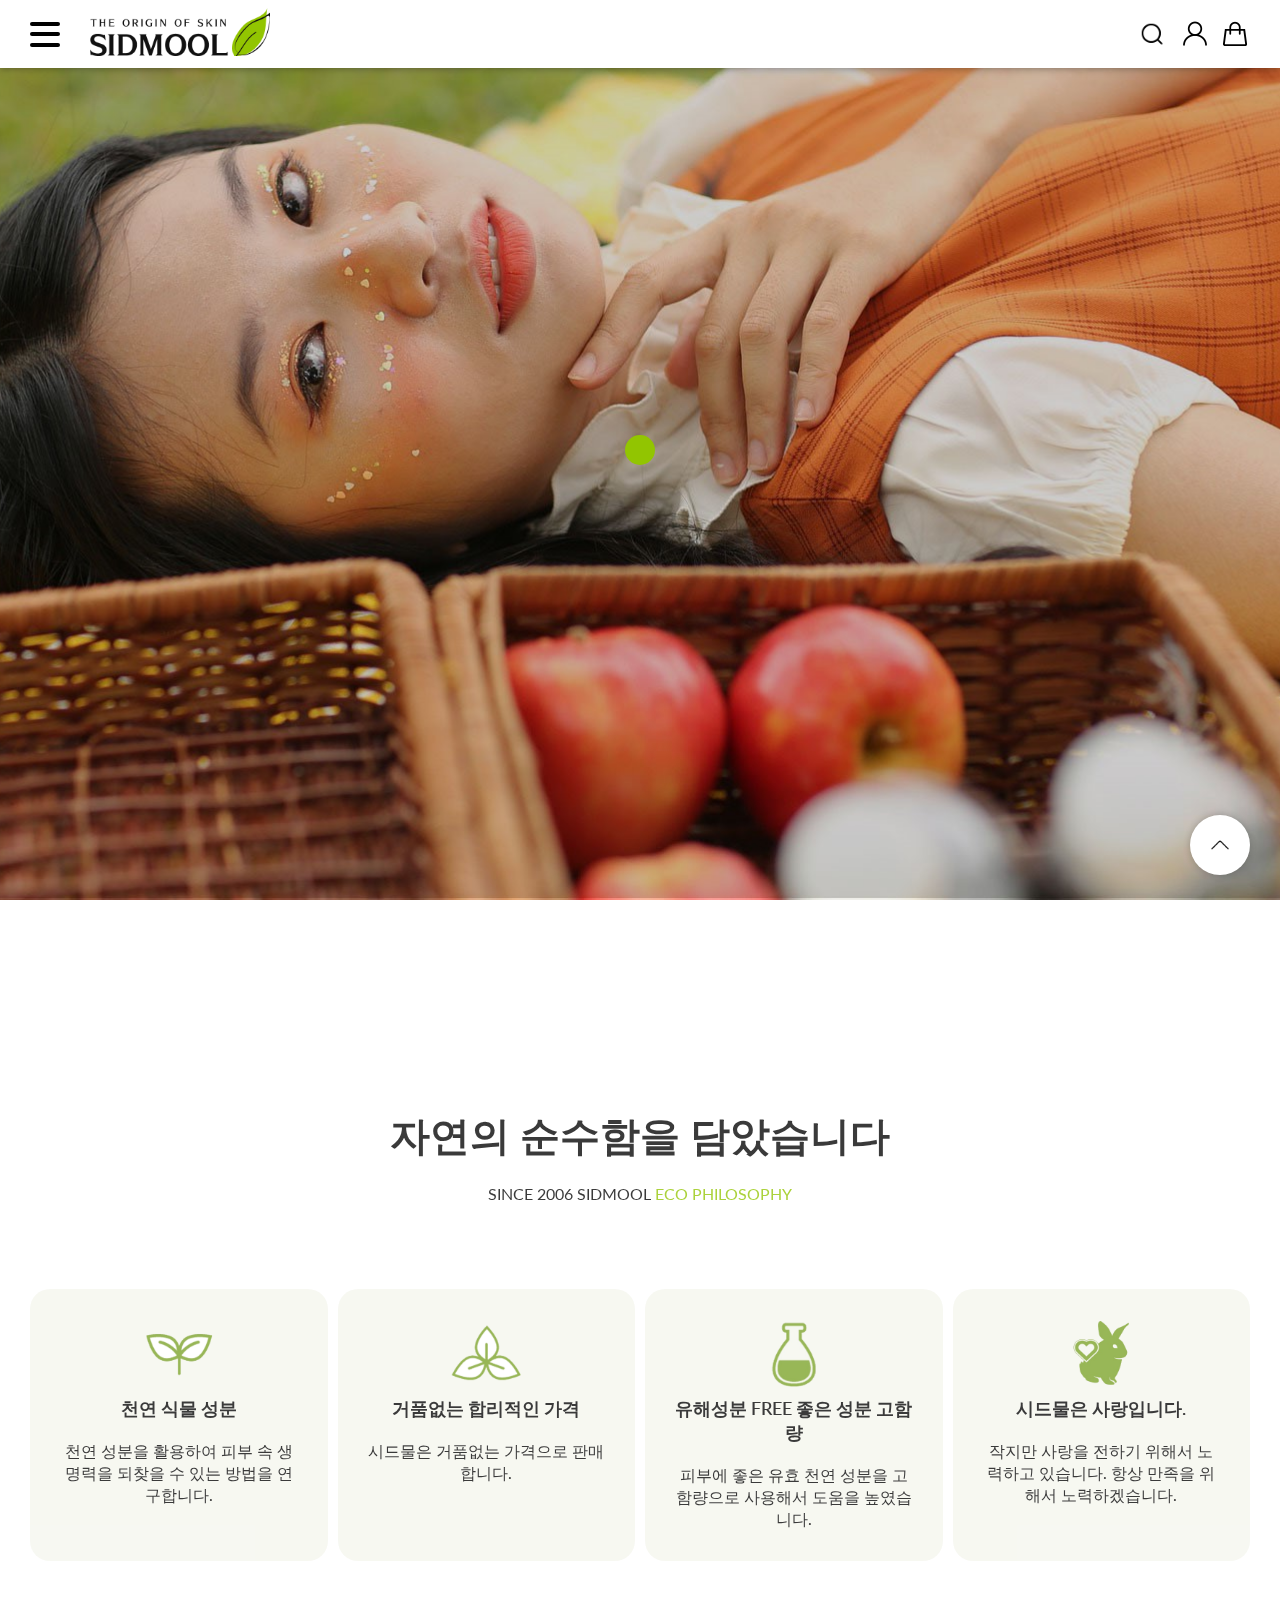
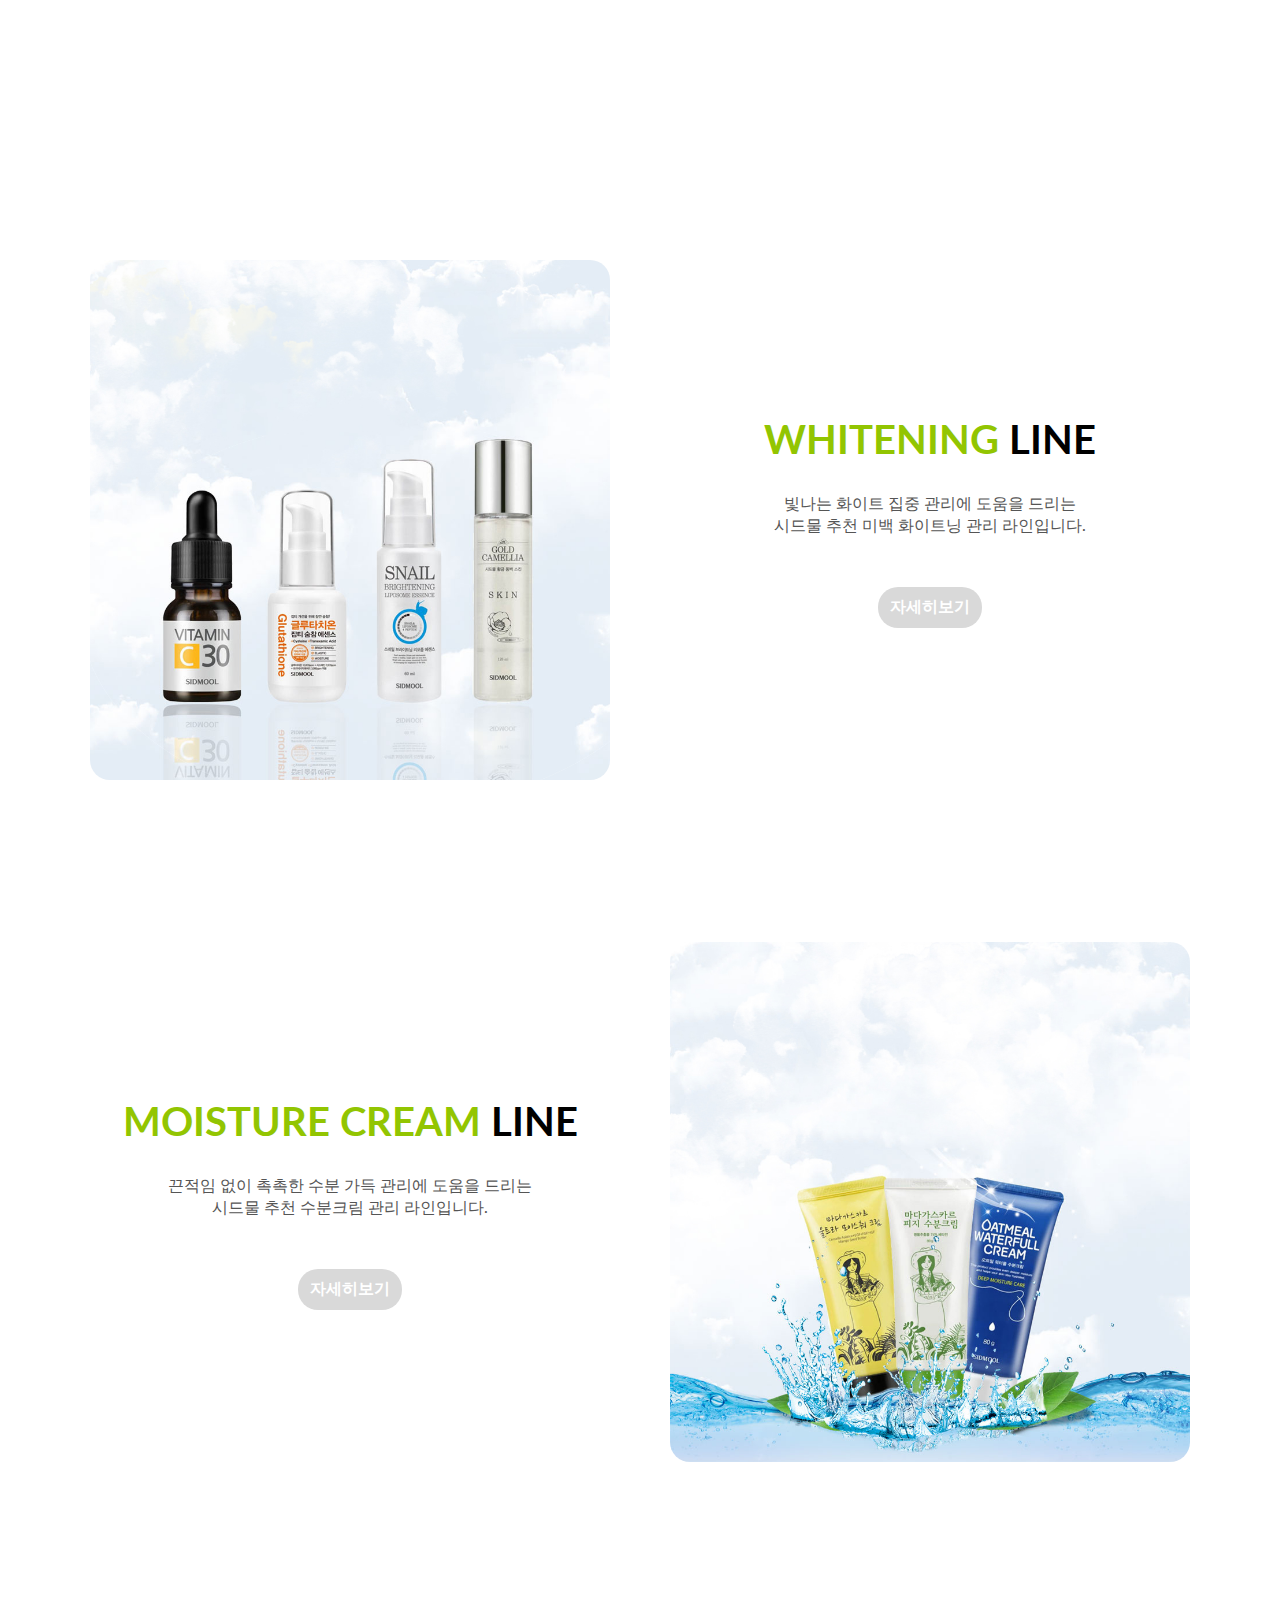
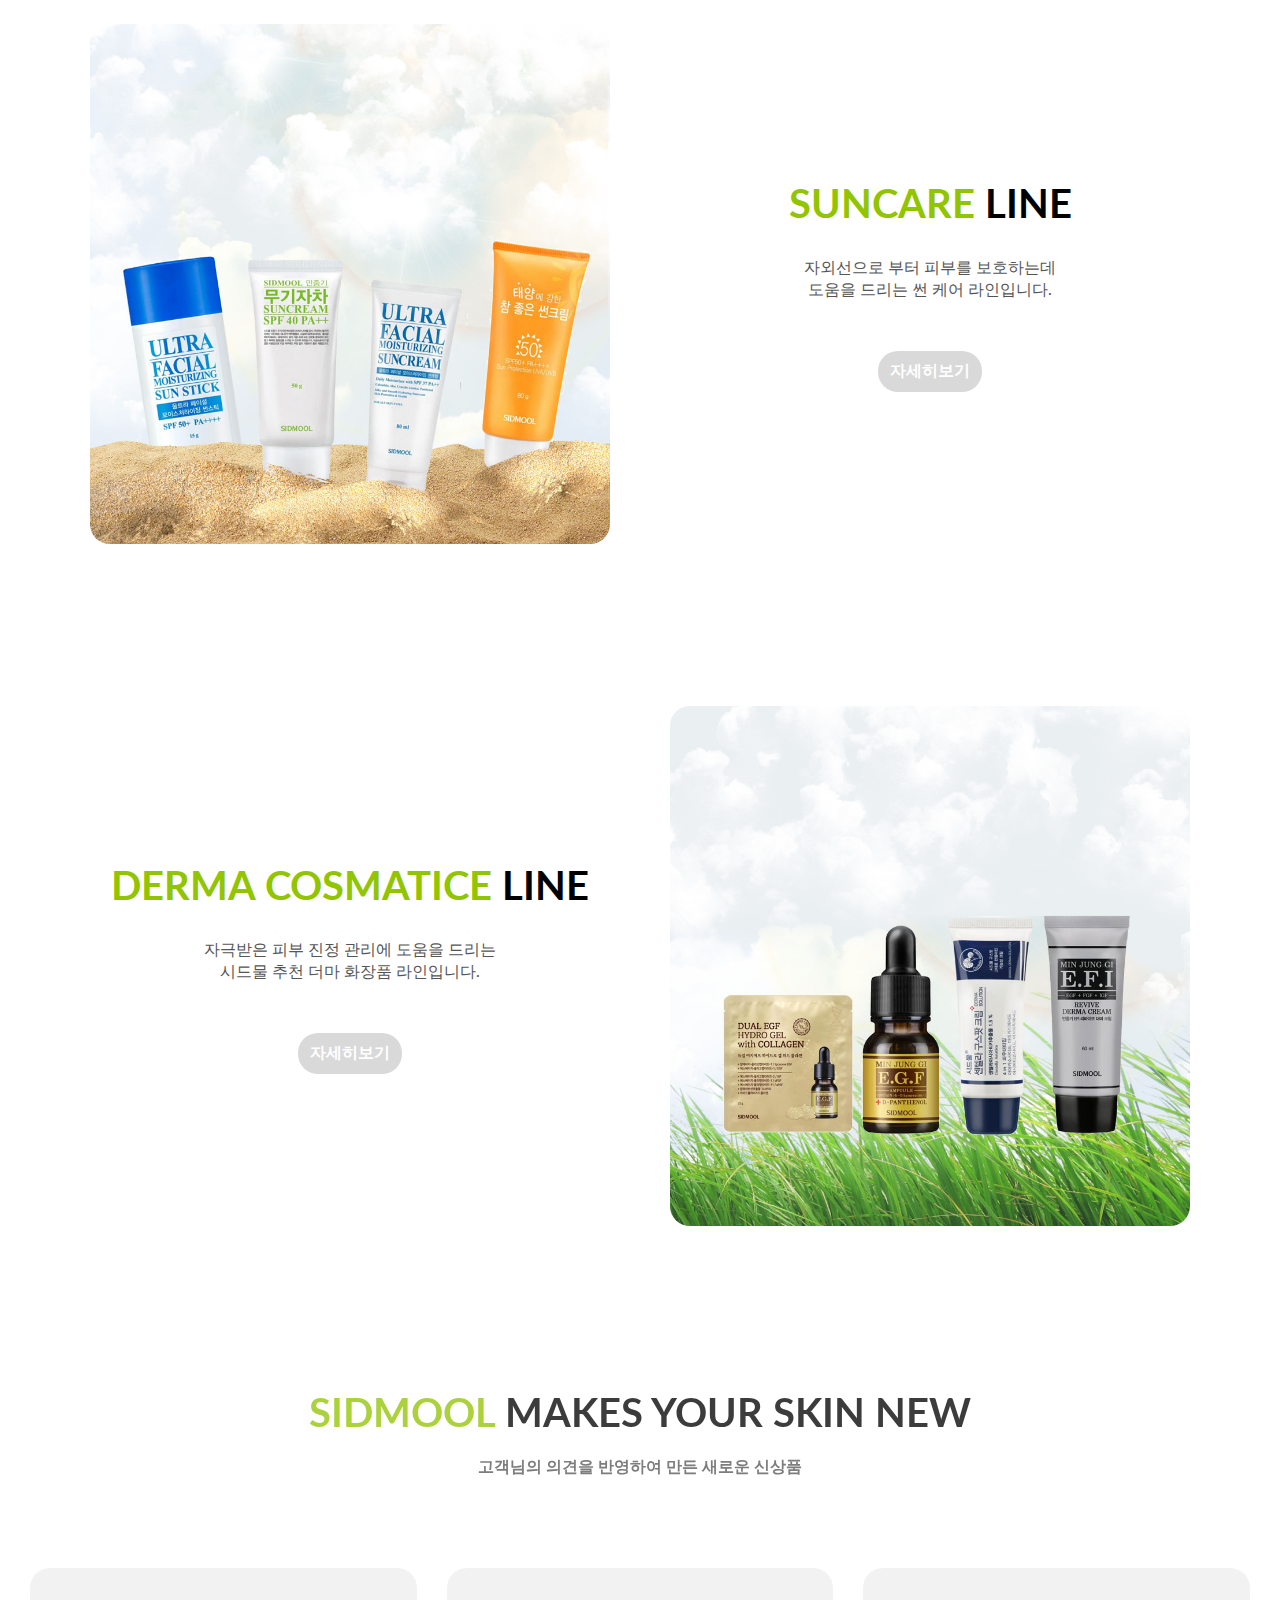
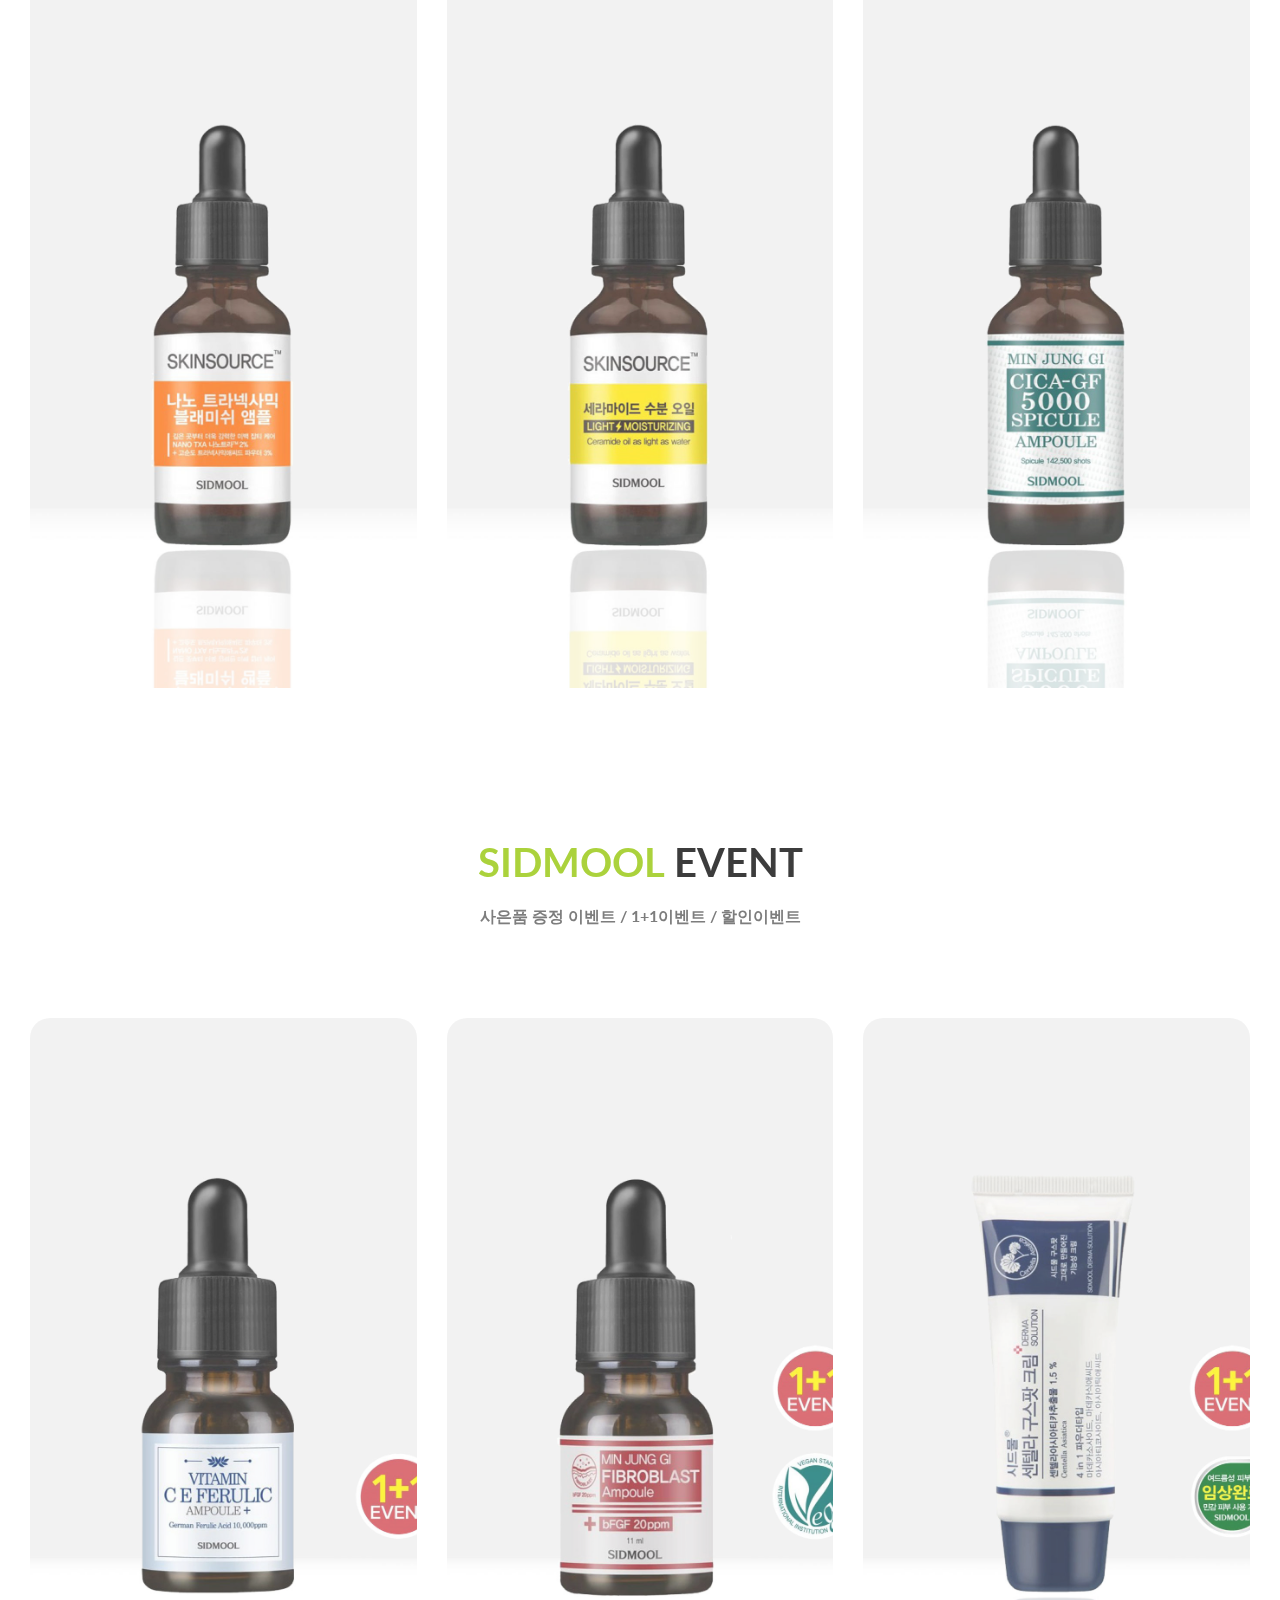
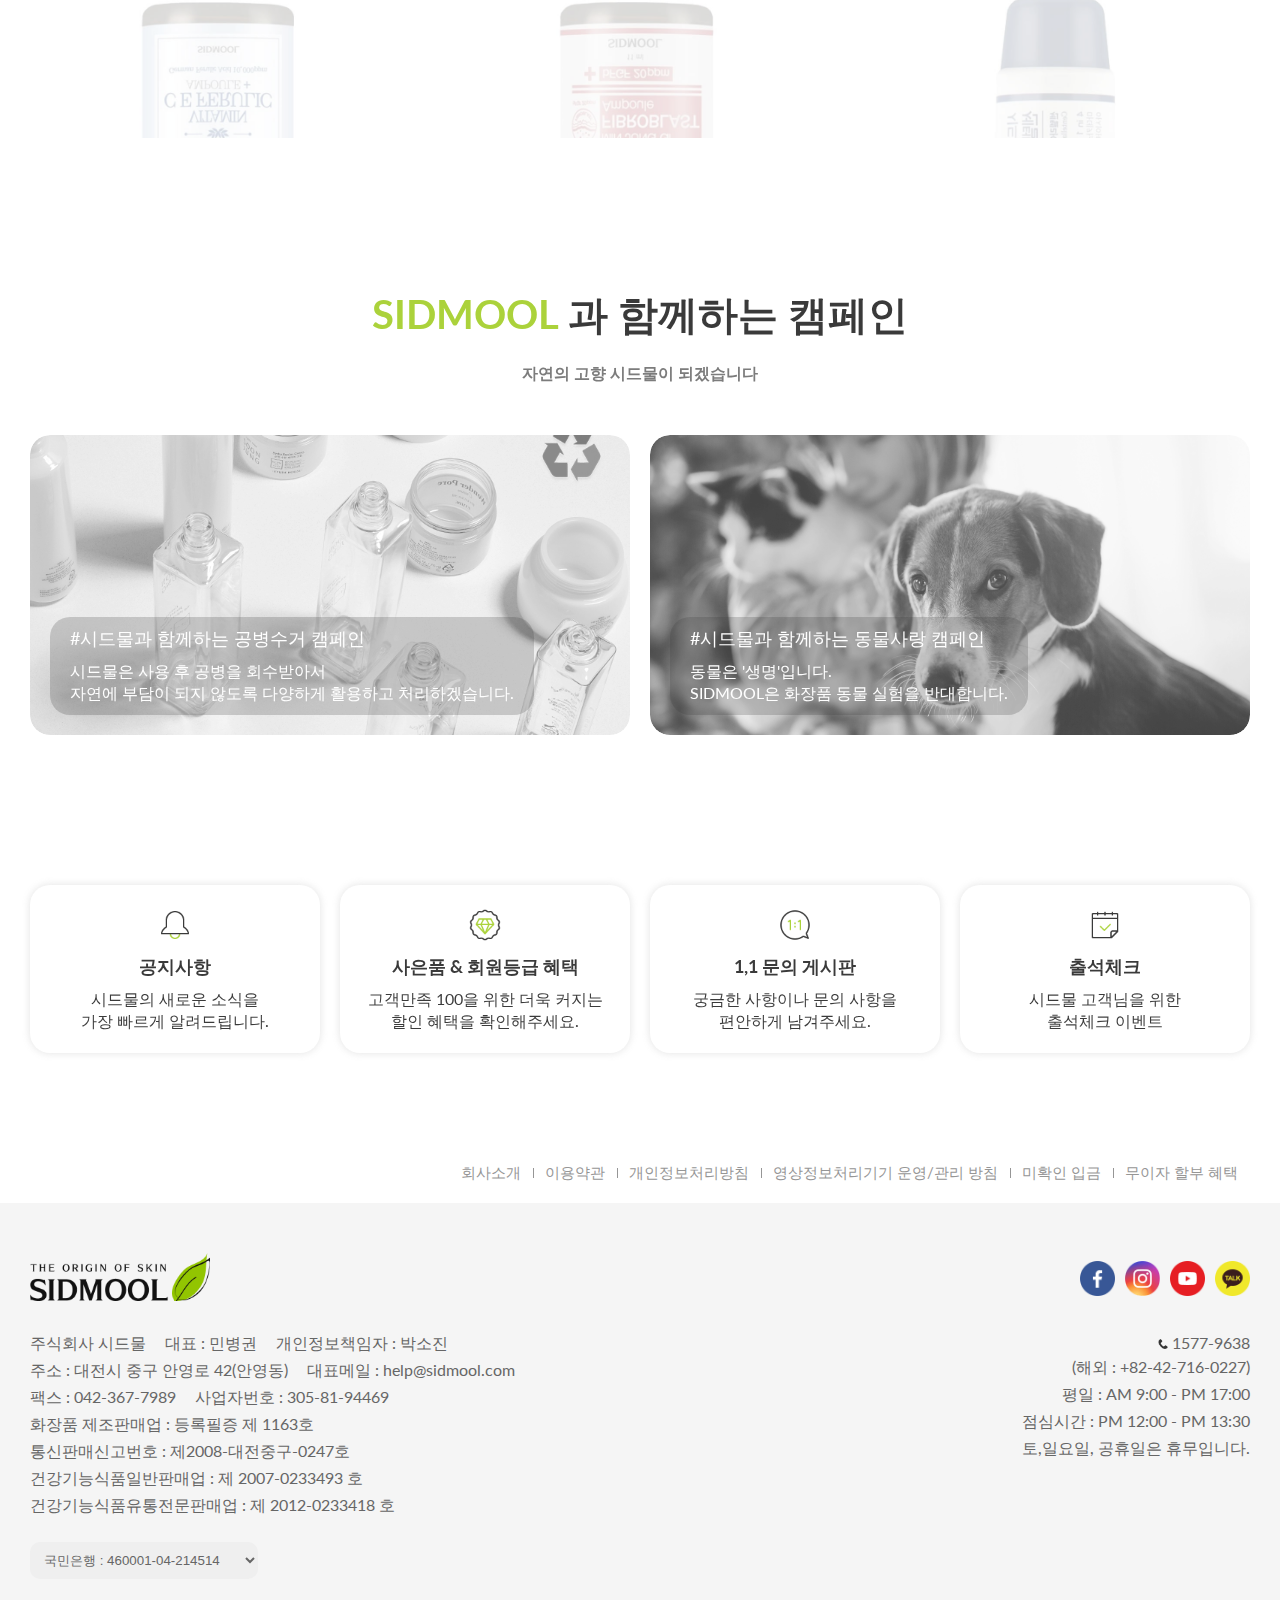
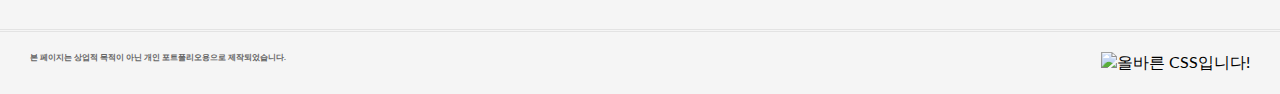
==== index.html @ e5400457 "sdfdsf" ====
<!DOCTYPE html>
<html lang="ko">
    <meta charset="UTF-8">
    <meta name="viewport" content="width=device-width, initial-scale=1.0">
     <!-- favicon -->
     <link rel="icon" href="/favicon.png" type="image/x-icon">
    <!-- css -->
    <!-- swiper -->
    <link
    rel="stylesheet"
    href="https://cdn.jsdelivr.net/npm/swiper@11/swiper-bundle.min.css"
    >
    <link rel="stylesheet" href="./css/index.min.css">
    <!-- font -->
    <link
    href="https://fonts.googleapis.com/css2?family=Lato:ital,wght@0,100;0,300;0,400;0,700;0,900;1,100;1,300;1,400;1,700;1,900&display=swap"
    rel="stylesheet"
    >
    <title>Sidmool</title>
</head>
<body>
    <!-- mouse -->
    <div class="mouse">
    </div>

     <!-- header -->
     <header id="header">
        <!-- nav -->
        <nav>
            <div>
                <button type="button" class="menu-open">
                    <span></span>
                    <span></span>
                    <span></span>
                </button> 
                 
                <!-- logo -->
                <h1>
                    <a href="/index.html">
                        <img src="./img/logo.png" alt="logo">
                    </a>
                </h1>
            </div>

            <!--  -->
            <ul>
                <li class="search-open">
                    <a href="#none">
                        <img src="./img/search-icon.png" alt="searchIcon">
                    </a>
                </li>
                <li>
                    <a href="/login.html">
                        <img src="./img/header-icon-user.png" alt="userIcon">
                    </a>
                </li>
                <li>
                    <a href="/cart.html">
                        <img src="./img/header-icon-cart.png" alt="cartIcon">
                    </a>
                </li>
            </ul>
        </nav>

        <div class="search-form">
            <form action="#none">
                <fieldset>
                    <legend>search</legend>
                    <input type="search" class="search-btn" required >
                </fieldset>
            </form>
        </div>
        

        <div class="menu">
            <div class="menu-inner">
                <!--  -->
                <ul class="menu-list">
                    <li>
                        <a href="#none">
                            기능/고민별
                        </a>
                    </li>
                    <li>
                        <a href="#none">
                           성분별
                        </a>
                    </li>
                    <li>
                        <a href="#none">
                            신제품
                        </a>
                    </li>
                    <li>
                        <a href="#none">
                            이벤트
                        </a>
                    </li>
                    <li>
                        <a href="#none">
                            시드물소개
                        </a>
                    </li>
                    <li>
                        <a href="#none">
                            고객센터
                        </a>
                    </li>
                </ul>
            </div>
        </div>
    </header>

    <!-- main -->
    <main id="main">
        <div class="main-bg">
            <img src="./img/main-img.jpg" alt="main-bg">
            <img src="./img/section3-left-img.jpg" alt="main-bg">
        </div>
    </main>
    
    <!-- section -->
    <section class="introduce">
        <div class="introduce-text">
            <h2>자연의 순수함을 담았습니다</h2>
            <p>since 2006 sidmool <em>eco philosophy</em></p>
        </div>

        <div class="introduce-main">
            <dl>
                <dt>
                    <img src="./img/section_introduce-1.png" alt="icon">
                </dt>
                <dd class="introduce-subheading">
                    천연 식물 성분
                </dd>
                <dd>
                    천연 성분을 활용하여 피부 속 생명력을
                    되찾을 수 있는 방법을 연구합니다.
                </dd>
            </dl>
    
            <dl>
                <dt>
                    <img src="./img/section_introduce-2.png" alt="icon">
                </dt>

                <dd class="introduce-subheading">
                    거품없는 합리적인 가격
                </dd>

                <dd>
                    시드물은 거품없는 가격으로 판매합니다.
                </dd>
            </dl>
    
            <dl>
                <dt>
                    <img src="./img/section_introduce-3.png" alt="icon">
                </dt>

                <dd class="introduce-subheading">
                    유해성분 FREE 좋은 성분 고함량
                </dd>
                
                <dd>피부에 좋은 유효 천연 성분을
                    고함량으로 사용해서 도움을 높였습니다.
                </dd>
            </dl>
    
            <dl>
                <dt>
                    <img src="./img/section_introduce-4.png" alt="icon">
                </dt>

                <dd class="introduce-subheading">
                    시드물은 사랑입니다.
                </dd>

                <dd>작지만 사랑을 전하기 위해서 노력하고
                    있습니다. 항상 만족을 위해서 노력하겠습니다.
                </dd>
            </dl>
        </div>
    </section>

    <!-- advertise -->
    <section class="advertise">
        <div class="advertise-inner">
            <ul class="advertise-list">
                <li>
                    <a href="#none" class="advertise-img">
                        <img src="./img/section3-1-img.jpg" alt="img">
                    </a>

                    <div>
                        <h2>
                            <em>Whitening</em> Line
                        </h2>

                        <p>
                            빛나는 화이트 집중 관리에 도움을 드리는 <br>
                            시드물 추천 미백 화이트닝 관리 라인입니다.
                        </p>

                        <button type="button">자세히보기</button>
                    </div>
                </li>
                <li>
                    <a href="#none" class="advertise-img">
                        <img src="./img/section3-2-img.jpg" alt="img">
                    </a>

                    <div>
                        <h2>
                            <em>Moisture cream</em> Line
                        </h2>

                        <p>
                            끈적임 없이 촉촉한 수분 가득 관리에
                            도움을 드리는 <br> 시드물 추천 수분크림 관리 라인입니다.
                        </p>

                        <button type="button">자세히보기</button>
                    </div>
                </li>
                <li>
                    <a href="#none" class="advertise-img">
                        <img src="./img/section3-3-img.jpg" alt="img">
                    </a>

                    <div>
                        <h2>
                            <em>Suncare</em> Line
                        </h2>

                        <p>
                            자외선으로 부터 피부를 보호하는데 <br>
                            도움을 드리는 썬 케어 라인입니다.
                        </p>

                        <button type="button">자세히보기</button>
                    </div>
                </li>
                <li>
                    <a href="#none" class="advertise-img"> 
                        <img src="./img/section3-4-img.jpg" alt="img">
                    </a>

                    <div>
                        <h2>
                            <em>Derma cosmatice</em> Line
                        </h2>
                        <p>
                            자극받은 피부 진정 관리에 도움을 드리는 <br>
                            시드물 추천 더마 화장품 라인입니다.
                        </p>

                        <button type="button">자세히보기</button>
                    </div>
                </li>
            </ul>
           
        </div>
    </section>

    <!-- recommend -->
    <section class="recommend">
        <div class="recommend-inner">
            <h2>
                <em>sidmool</em> makes
                your skin new

                <span>고객님의 의견을 반영하여 만든 새로운 신상품</span>
            </h2>

            <div class="recommend-slide">
                <div class="swiper-container swiper1">
                    <div class="swiper-wrapper">
                      <div class="swiper-slide">
                        <div>
                                <dl>
                                    <dt>
                                      스킨소스 나노 트라넥사믹 블래미쉬 앰플 30ml
                                    </dt>
                                    <dd>
                                        흡수에 집중한 나노 트라넥사믹
                                    </dd>
                                    <dd>
                                        <b>65&#37;</b><em>28,000원</em>
                                        9,800원
                                    </dd>
                                </dl>

                                <ul>
                                    <li>
                                        <button type="button">
                                            <img src="./img/icon-cart.png" alt="icon">
                                        </button>
                                    </li>
                                    <li>
                                        <button type="button">
                                            <img src="./img/icon-wish.png" alt="icon">
                                        </button>
                                    </li>
                                </ul>
                            </div>
                        <img src="./img/section2-1-img.jpg" alt="">
                      </div>
                      <div class="swiper-slide">
                        <div>
                            <dl>
                                <dt>
                                    스킨소스 세라마이드 수분 오일 30ml
                                </dt>
                                <dd>
                                    장벽구원 + 수분충만
                                </dd>
                                <dd>
                                    <b>65&#37;</b><em>28,600원</em>
                                    10,000원
                                </dd>
                            </dl>

                            <ul>
                                <li>
                                    <button type="button">
                                        <img src="./img/icon-cart.png" alt="icon">
                                    </button>
                                </li>
                                <li>
                                    <button type="button">
                                        <img src="./img/icon-wish.png" alt="icon">
                                    </button>
                                </li>
                            </ul>
                        </div>
                        <img src="./img/section2-2-img.jpg" alt="">
                      </div>
                      <div class="swiper-slide">
                            <div>
                                <dl>
                                    <dt>
                                        민중기 시카지에프 스피큘 앰플 30ml
                                    </dt>
    
                                    <dd>
                                        바르는 MTS! 스피큘 300샷 마니 앰플&#33;
                                    </dd>
                                    <dd>
                                        <b>51&#37;</b><em>58,600원</em>
                                        28,600원
                                    </dd>
                                </dl>
                                <ul>
                                    <li>
                                        <button type="button">
                                            <img src="./img/icon-cart.png" alt="icon">
                                        </button>
                                    </li>
                                    <li>
                                        <button type="button">
                                            <img src="./img/icon-wish.png" alt="icon">
                                        </button>
                                    </li>
                                </ul>
                            </div>
                        <img src="./img/section2-3-img.jpg" alt="">
                      </div>
                      <div class="swiper-slide">
                        <div>
                            <dl>
                                <dt>
                                    스킨소스 5나노 히알루론산 앰플 12ml
                                </dt>

                                <dd>
                                    5나노 히알루론산 초미세 흡수력&#33;
                                </dd>
                                <dd>
                                    32,000원
                                </dd>
                            </dl>
                            <ul>
                                <li>
                                    <button type="button">
                                        <img src="./img/icon-cart.png" alt="icon">
                                    </button>
                                </li>
                                <li>
                                    <button type="button">
                                        <img src="./img/icon-wish.png" alt="icon">
                                    </button>
                                </li>
                            </ul>
                            </div>
                        <img src="./img/section2-4-img.jpg" alt="">
                      </div>
                      <div class="swiper-slide">
                        <div>
                            <dl>
                                <dt>
                                  리얼순 프로폴리스 시카 앰플 30ml
                                </dt>

                                <dd>
                                    프로폴리스,시카,판테놀의 시너지
                                </dd>
                                <dd>
                                    <b>23&#37;</b><em>21,800원</em>
                                    16,800원
                                </dd>
                            </dl>
                            <ul>
                                <li>
                                    <button type="button">
                                        <img src="./img/icon-cart.png" alt="icon">
                                    </button>
                                </li>
                                <li>
                                    <button type="button">
                                        <img src="./img/icon-wish.png" alt="icon">
                                    </button>
                                </li>
                            </ul>
                        </div>
                        <img src="./img/section2-5-img.jpg" alt="">
                    </div>
                    <div class="swiper-slide">
                        <div>
                            <dl>
                                <dt>
                                    라하 요철 제로 에센스 30ml
                                </dt>
                                <dd>
                                    라하+율무+판테놀 조합
                                </dd>
                                <dd>
                                    <b>71&#37;</b><em>26,800원</em>
                                    7,800원
                                </dd>
                            </dl>
                            <ul>
                                <li>
                                    <button type="button">
                                        <img src="./img/icon-cart.png" alt="icon">
                                    </button>
                                </li>
                                <li>
                                    <button type="button">
                                        <img src="./img/icon-wish.png" alt="icon">
                                    </button>
                                </li>
                            </ul>
                        </div>
                        <img src="./img/section2-6-img.jpg" alt="img">
                    </div>
                <div class="swiper-slide">
                    <div>
                        <dl>
                            <dt>
                                피토 피디알엔 리페어 크림 60ml
                            </dt>
                            <dd>
                                식물유래 PDRN &#33;
                            </dd>
                            <dd>
                                18,600원
                            </dd>
                        </dl>
                        <ul>
                            <li>
                                <button type="button">
                                    <img src="./img/icon-cart.png" alt="icon">
                                </button>
                            </li>
                            <li>
                                <button type="button">
                                    <img src="./img/icon-wish.png" alt="icon">
                                </button>
                            </li>
                        </ul>
                    </div>
                    <img src="./img/section2-7-img.jpg" alt="">
                </div>
                <div class="swiper-slide">
                    <div>
                        <dl>
                            <dt>
                                울트라 페이셜 판테놀 시카 베리어 크림 77ml
                            </dt>
                            <dd>
                                끝없는 당김&#33; 속건성 종결&#33;
                            </dd>
                            <dd>
                                <b>39&#37;</b><em>21,800원</em>
                                12,800원
                            </dd>
                        </dl>
                        <ul>
                            <li>
                                <button type="button">
                                    <img src="./img/icon-cart.png" alt="icon">
                                </button>
                            </li>
                            <li>
                                <button type="button">
                                    <img src="./img/icon-wish.png" alt="icon">
                                </button>
                            </li>
                        </ul>
                    </div>
                    <img src="./img/section2-8-img.jpg" alt="">
                </div>
                    </div>
                </div>
            </div>
        </div>
    </section>

    <!-- event -->
    <section class="event">
        <div class="event-inner">
            <h2>
               <em>sidmool</em> event
               <span>사은품 증정 이벤트 / 1+1이벤트 / 할인이벤트</span>
            </h2>

            <div class="event-slide">
                <div class="swiper-container swiper2"  dir="rtl">
                    <div class="swiper-wrapper">
                        <div class="swiper-slide">
                            <div>
                                <dl>
                                    <dt>
                                        시드물 센텔라 구스팟 크림 30ml
                                    </dt>
                                    <dd>
                                       병풀 핵심성분 1.5&#37; 입소문난 바로 그 제품
                                    </dd>
                                    <dd>
                                        <b>26&#37;</b><em>22,000원</em>
                                        16,800원
                                    </dd>
                                </dl>

                                <ul>
                                    <li>
                                        <button type="button">
                                            <img src="./img/icon-cart.png" alt="icon">
                                        </button>
                                    </li>
                                    <li>
                                        <button type="button">
                                            <img src="./img/icon-wish.png" alt="icon">
                                        </button>
                                    </li>
                                </ul>
                            </div>
                            <img src="./img/section-event-img-1.jpg" alt="img">
                        </div>
                        <div class="swiper-slide">
                            <div>
                                <dl>
                                    <dt>
                                        민중기 피브로블라스트 앰플
                                    </dt>
                                    <dd>
                                        바이오 기능성 화장품 rh-bFGF 20PPM
                                    </dd>
                                    <dd>
                                        69,800원
                                    </dd>
                                </dl>
                                <ul>
                                    <li>
                                        <button type="button">
                                            <img src="./img/icon-cart.png" alt="icon">
                                        </button>
                                    </li>
                                    <li>
                                        <button type="button">
                                            <img src="./img/icon-wish.png" alt="icon">
                                        </button>
                                    </li>
                                </ul>
                            </div>
                            <img src="./img/section-event-img-2.jpg" alt="img">
                        </div>
                        <div class="swiper-slide">
                            <div>
                                <dl>
                                    <dt>
                                        비타민CE 페룰릭 앰플 플러스
                                    </dt>
                                    <dd>
                                        비타민C,E 페룰릭의 조화
                                    </dd>
                                    <dd>
                                        28,400원
                                    </dd>
                                </dl>
                                <ul>
                                    <li>
                                        <button type="button">
                                            <img src="./img/icon-cart.png" alt="icon">
                                        </button>
                                    </li>
                                    <li>
                                        <button type="button">
                                            <img src="./img/icon-wish.png" alt="icon">
                                        </button>
                                    </li>
                                </ul>
                            </div>
                            <img src="./img/section-event-img-3.jpg" alt="img">
                        </div>
                        <div class="swiper-slide">
                            <div>
                                <dl>
                                    <dt>
                                        시드물 더마 인텐시브 엠디 크림 80g
                                    </dt>
                                    <dd>
                                        온 가족, 아기 모든 연련층 사용가능
                                    </dd>
                                    <dd>
                                        32,000원
                                    </dd>
                                </dl>
                                <ul>
                                    <li>
                                        <button type="button">
                                            <img src="./img/icon-cart.png" alt="icon">
                                        </button>
                                    </li>
                                    <li>
                                        <button type="button">
                                            <img src="./img/icon-wish.png" alt="icon">
                                        </button>
                                    </li>
                                </ul>
                            </div>
                            <img src="./img/section-event-img-4.jpg" alt="img">
                        </div>
                        <div class="swiper-slide">
                            <div>
                                <dl>
                                    <dt>
                                        수분가득 마스크시트 1+1 이벤트 진행중
                                    </dt>
                                    <dd>
                                        식물유래 소재 시트 1일1팩 수분공급
                                    </dd>
                                    <dd>
                                        1,260원
                                    </dd>
                                </dl>
                                <ul>
                                    <li>
                                        <button type="button">
                                            <img src="./img/icon-cart.png" alt="icon">
                                        </button>
                                    </li>
                                    <li>
                                        <button type="button">
                                            <img src="./img/icon-wish.png" alt="icon">
                                        </button>
                                    </li>
                                </ul>
                            </div>
                            <img src="./img/section-event-img-5.jpg" alt="img">
                        </div>
                        <div class="swiper-slide">
                            <div>
                                <dl>
                                    <dt>
                                        퓨어 비피다 95 앰플 33ml
                                    </dt>
                                    <dd>
                                        갈색병 핵심 성분 95 매끄럽게 빛나는 피부결
                                    </dd>
                                    <dd>
                                        24,600원
                                    </dd>
                                </dl>
                                <ul>
                                    <li>
                                        <button type="button">
                                            <img src="./img/icon-cart.png" alt="icon">
                                        </button>
                                    </li>
                                    <li>
                                        <button type="button">
                                            <img src="./img/icon-wish.png" alt="icon">
                                        </button>
                                    </li>
                                </ul>
                            </div>
                            <img src="./img/section-event-img-6.jpg" alt="img">
                        </div>
                        <div class="swiper-slide">
                            <div>
                                <dl>
                                    <dt>
                                        카렌듈라 더블 딥클렌징 오일 150ml
                                    </dt>
                                    <dd>
                                        순하지만 너무 잘 지워지는 카렌둘라 꽃오일
                                    </dd>
                                    <dd>
                                        19,800원
                                    </dd>
                                </dl>
                                <ul>
                                    <li>
                                        <button type="button">
                                            <img src="./img/icon-cart.png" alt="icon">
                                        </button>
                                    </li>
                                    <li>
                                        <button type="button">
                                            <img src="./img/icon-wish.png" alt="icon">
                                        </button>
                                    </li>
                                </ul>
                            </div>
                            <img src="./img/section-event-img-7.jpg" alt="img">
                        </div>
                        <div class="swiper-slide">
                            <div>
                                <dl>
                                    <dt>
                                        센텔라시카 힐스크림 35g
                                    </dt>
                                    <dd>
                                        고농축 파우더 원료로 다양한 부위를 깨끗하게
                                    </dd>
                                    <dd>
                                        <b>33&#37;</b><em>22,000원</em>
                                        14,800원
                                    </dd>
                                </dl>
                                <ul>
                                    <li>
                                        <button type="button">
                                            <img src="./img/icon-cart.png" alt="icon">
                                        </button>
                                    </li>
                                    <li>
                                        <button type="button">
                                            <img src="./img/icon-wish.png" alt="icon">
                                        </button>
                                    </li>
                                </ul>
                            </div>
                            <img src="./img/section-event-img-8.jpg" alt="img">
                        </div>
                        <div class="swiper-slide">
                            <div>
                                <dl>
                                    <dt>
                                        에이지 18세럼 50ml
                                    </dt>
                                    <dd>
                                        18살 피부로 컴백&#33; 따갑지만 확실한 항산화
                                    </dd>
                                    <dd>
                                        19,600원
                                    </dd>
                                </dl>
                                <ul>
                                    <li>
                                        <button type="button">
                                            <img src="./img/icon-cart.png" alt="icon">
                                        </button>
                                    </li>
                                    <li>
                                        <button type="button">
                                            <img src="./img/icon-wish.png" alt="icon">
                                        </button>
                                    </li>
                                </ul>
                            </div>
                            <img src="./img/section-event-img-9.jpg" alt="img">
                        </div>
                    </div>
                </div>
            </div>
        </div>
    </section>

    <section class="Campaign">
        <div class="Campaign-inner">
            <h2>
                <em>sidmool</em>
                과 함께하는 캠페인
            
                <span>자연의 고향 시드물이 되겠습니다</span>
            </h2>

            <div class="Campaign-img">
                <figure>
                        <img src="./img/section-Campaign-img1.jpg" alt="Campaign">
                        <figcaption>
                            <dl>
                                <dt>
                                    &#35;시드물과 함께하는 공병수거 캠페인
                                </dt>
                                <dd>
                                    시드물은 사용 후 공병을 회수받아서 <br> 자연에
                                    부담이 되지 않도록 다양하게 활용하고 처리하겠습니다.
                                </dd>
                            </dl>
                        </figcaption>
                </figure>

                <figure>
                        <img src="./img/section-Campaign-img2.jpg" alt="Campaign">

                        <figcaption>
                            <dl>
                                <dt>
                                    &#35;시드물과 함께하는 동물사랑 캠페인
                                </dt>
                                <dd>
                                    동물은 &apos;생명&apos;입니다.<br>
                                    sidmool은 화장품 동물 실험을 반대합니다.
                                </dd>
                            </dl>
                        </figcaption>
                </figure>
            </div>
        </div>
    </section>

    <section class="custom">
        <ul>
            <li>
                <a href="#none">
                    <img src="./img/section-custom-img1.png" alt="icon-img">

                    <div>
                        <h3>
                            공지사항
                        </h3>
                        <p>
                            시드물의 새로운 소식을 <br>
                            가장 빠르게 알려드립니다.
                        </p>
                    </div>
                </a>
            </li>
            <li>
                <a href="#none">
                    <img src="./img/section-custom-img2.png" alt="icon-img">
                    <div>
                        <h3>
                        사은품 &amp; 회원등급 혜택
                        </h3>
                        <p>
                            고객만족 100을 위한 더욱 커지는 <br>
                            할인 혜택을 확인해주세요.
                        </p>
                    </div>
                </a>
            </li>
            <li>
                <a href="#none">
                    <img src="./img/section-custom-img3.png" alt="icon-img">
                    <div>
                        <h3>
                            1&comma;1 문의 게시판
                        </h3>
                        <p>
                            궁금한 사항이나 문의 사항을 <br>
                            편안하게 남겨주세요.
                        </p>
                    </div>
                </a>
            </li>
            <li>
                <a href="#none">
                    <img src="./img/section-custom-img4.png" alt="icon-img">
                    <div>
                        <h3>
                            출석체크
                        </h3>
                        <p>
                            시드물 고객님을 위한<br>
                            출석체크 이벤트
                        </p>
                    </div>
                </a>
            </li>
        </ul>
    </section>

    <!-- footer -->
    <footer id="footer">
        <div class="footer-inner">
                <ul>
                    <li>
                        <a href="#none">회사소개</a>
                    </li>
                    <li>
                        <a href="#none">이용약관</a>
                    </li>
                    <li>
                        <a href="#none">개인정보처리방침</a>
                    </li>
                    <li>
                        <a href="#none">영상정보처리기기 운영/관리 방침</a>
                    </li>
                    <li>
                        <a href="#none">미확인 입금</a>
                    </li>
                    <li>
                        <a href="#none">무이자 할부 혜택</a>
                    </li>
                </ul>

            <div class="footer-bottom">
                <div class="footer-logo">
                    <span>
                        <img src="./img/logo.png" alt="logo">
                        <img src="./img/logo-textonly.png" alt="logo">
                    </span>

                    <ul class="footer-sns">
                        <li>
                            <a href="#none">
                                <img src="./img/ft-sns-01.png" alt="sns-icon">
                            </a>
                        </li>
                        <li>
                             <a href="#none">
                                <img src="./img/ft-sns-02.png" alt="sns-icon">
                             </a>
                        </li>   
                        <li>
                            <a href="#none">
                                <img src="./img/ft-sns-03.png" alt="sns-icon">
                            </a>
                        </li> 
                        <li>
                            <a href="#none">
                                <img src="./img/ft-sns-04.png" alt="sns-icon">
                            </a>
                        </li> 
                    </ul>
                </div>

                <div class="footer-info">
                    <div class="footer-info-left">
                        <dl>
                            <dt>company info</dt>

                            <dd>주식회사 시드물</dd>
                            <dd>대표 &colon; 민병권</dd>
                            <dd>개인정보책임자 &colon; 박소진</dd>
                            <dd>주소 &colon; 대전시 중구 안영로 42(안영동)</dd>
                            <dd>대표메일 &colon; help@sidmool.com</dd>
                            <dd>팩스 &colon; 042-367-7989</dd>
                            <dd>사업자번호 &colon; 305-81-94469</dd>
                            <dd>화장품 제조판매업 &colon; 등록필증 제 1163호</dd>
                            <dd>통신판매신고번호 &colon; 제2008-대전중구-0247호</dd>
                            <dd>건강기능식품일반판매업 &colon; 제 2007-0233493 호</dd>
                            <dd>건강기능식품유통전문판매업 &colon; 제 2012-0233418 호</dd>
                        </dl>

                        <div class="footer-info-familysite">
                            <select name="sitelist">
                                <option value="#">국민은행 &colon; 460001-04-214514</option>
                                <option value="#">농협은행 &colon; 355-0002-8749-13</option>
                                <option value="#">하나은행 &colon; 643-910004-62604</option>
                                <option value="#">신한은행 &colon; 100-027-169517</option>
                                <option value="#">우리은행 &colon; 1005-902-241888</option>
                                <option value="#">우체국은행 &colon; 310037-01-011233</option>
                                <option value="#">기업은행 &colon; 143-122078-01-015</option>
                                <option value="#">부산은행 &colon; 101-2047-1354-09</option>
                            </select>
                        </div>

                    </div>

                    <div class="footer-info-right">
                        <dl>
                            <dt>cs center</dt>
                            <dd>
                                <img src="./img/ft-icon-call.png" alt="icon">
                                1577-9638
                            </dd>
                            <dd>&lpar;해외 &colon; +82-42-716-0227&rpar;</dd>
                            <dd>평일 &colon; AM 9&colon;00 - PM 17&colon;00</dd>
                            <dd>점심시간 &colon; PM 12&colon;00 - PM 13&colon;30</dd>
                            <dd>토&comma;일요일&comma; 공휴일은 휴무입니다.</dd>
                        </dl>

                    </div>
                </div>
            </div>
        </div>
    </footer>

    <div class="w3c">
        <h5>
            본 페이지는 상업적 목적이 아닌 <br>
            개인 포트폴리오용으로 제작되었습니다.
        </h5>

        <p>
            <a href="https://jigsaw.w3.org/css-validator/check/referer">
                <img style="border:0;width:88px;height:31px"
                    src="https://jigsaw.w3.org/css-validator/images/vcss-blue"
                    alt="올바른 CSS입니다!" />
            </a>
        </p>
    </div>

    <aside class="quick">
        <div>
            <a href="#none">
                <img src="./img/aside-icon-2.png" alt="icon">
            </a>
        </div>
    </aside>
        
    <!-- script -->
    <script src="https://cdnjs.cloudflare.com/ajax/libs/gsap/3.12.5/gsap.min.js"></script>
    <script src="https://cdnjs.cloudflare.com/ajax/libs/gsap/3.12.5/ScrollTrigger.min.js"></script>
    <script src="https://cdn.jsdelivr.net/npm/swiper@10/swiper-bundle.min.js"></script>
    <script src="./script/swiper.js" defer></script>
    <script src="./script/index.js" defer></script>
    <script src="./script/scroll-animation.js" defer></script>
    <script src="./script/topBtn.js" defer></script>
</body>
</html>
---- css/index.min.css ----
@charset "UTF-8";
/* media */
/* font */
@font-face {
  font-family: "KyoboHandwriting2020A";
  src: url("https://cdn.jsdelivr.net/gh/projectnoonnu/noonfonts_2112@1.0/KyoboHandwriting2020A.woff") format("woff");
  font-weight: normal;
  font-style: normal;
}
/* reset */
html {
  font-size: 62.5%;
  scroll-behavior: smooth;
}

body {
  overflow-x: hidden;
  font-family: lato, sans-serif;
  cursor: none;
}

* {
  margin: 0;
  padding: 0;
  box-sizing: border-box;
}

ul {
  list-style: none;
}

a {
  display: block;
  text-decoration: none;
  color: inherit;
  cursor: none;
}

em {
  font-style: normal;
}

input {
  cursor: none;
}

button {
  border: none;
  outline: none;
  background-color: transparent;
  cursor: none;
}

span {
  display: inline-block;
  cursor: none;
}

/* 드래그 */
::selection {
  background-color: #92c501;
  color: #fff;
}

/* 스크롤바 */
::-webkit-scrollbar {
  width: 10px;
  background-color: #fff;
}

::-webkit-scrollbar-thumb {
  background-color: #b3ca73;
  border-radius: 0.2rem;
}

::-webkit-scrollbar-thumb:hover {
  background-color: #92c501;
}

/* 마우스 */
.mouse {
  position: fixed;
  left: 50%;
  top: 50%;
  transform: translate(-50%, -50%);
  width: 3rem;
  height: 3rem;
  background-color: #92c501;
  border-radius: 50%;
  pointer-events: none;
  transition: transform 0.2s ease-in, opacity 0.2s ease-in, background-color 0.2s ease-in;
  z-index: 9999;
  /* mobile */
}
@media screen and (max-width: 600px) {
  .mouse {
    width: 2rem;
    height: 2rem;
  }
}

.mouse-focus {
  opacity: 0.5;
  background-color: #e5eb75;
  transform: scale(2);
}

#header {
  position: fixed;
  width: 100%;
  padding: 0 3rem;
  box-sizing: border-box;
  background-color: rgb(255, 255, 255);
  box-shadow: 0 0 0.8rem 0 rgba(0, 0, 0, 0.3921568627);
  z-index: 1999;
  /* desktop */
}
@media screen and (max-width: 1200px) {
  #header {
    padding: 0 2rem;
  }
}
#header nav {
  display: flex;
  justify-content: space-between;
  align-items: center;
  padding: 0.8rem 0;
}
#header nav div {
  display: flex;
  align-items: center;
}
#header nav div .menu-open {
  position: relative;
  width: 3rem;
  height: 2.5rem;
  margin: 0 3rem 0 0;
  z-index: 9999;
  /* desktop */
  /* mobile */
  /* mobile */
}
@media screen and (max-width: 1200px) {
  #header nav div .menu-open {
    margin: 0 2rem 0 0;
  }
}
@media screen and (max-width: 767px) {
  #header nav div .menu-open {
    width: 2.5rem;
    height: 2rem;
  }
}
@media screen and (max-width: 600px) {
  #header nav div .menu-open {
    width: 2rem;
    height: 1.9rem;
  }
}
#header nav div .menu-open span {
  display: block;
  position: absolute;
  width: 100%;
  height: 0.4rem;
  border-radius: 0.4rem;
  background-color: #000;
  transition: top 0.1s ease-in, transform 0.1s ease-in, opacity 0.1s ease-in, bottom 0.1s ease-in;
  -webkit-transition: top 0.1s ease-in, transform 0.1s ease-in, opacity 0.1s ease-in, bottom 0.1s ease-in;
  -moz-transition: top 0.1s ease-in, transform 0.1s ease-in, opacity 0.1s ease-in, bottom 0.1s ease-in;
  -o-transition: top 0.1s ease-in, transform 0.1s ease-in, opacity 0.1s ease-in, bottom 0.1s ease-in;
  /* mobile */
}
@media screen and (max-width: 600px) {
  #header nav div .menu-open span {
    height: 0.3rem;
  }
}
#header nav div .menu-open span:nth-of-type(1) {
  top: 0;
}
#header nav div .menu-open span:nth-of-type(1).change {
  top: 50%;
  transform: translateY(-50%);
  transform: rotate(135deg);
}
#header nav div .menu-open span:nth-of-type(2) {
  top: 50%;
  transform: translateY(-50%);
}
#header nav div .menu-open span:nth-of-type(2).change {
  opacity: 0;
}
#header nav div .menu-open span:nth-of-type(3) {
  bottom: 0;
}
#header nav div .menu-open span:nth-of-type(3).change {
  top: 50%;
  transform: translateY(-50%);
  transform: rotate(-135deg);
}
#header nav div h1 {
  width: 18rem;
  z-index: 9999;
  /* desktop */
  /* tablet */
  /* mobile */
  /* mobile */
}
@media screen and (max-width: 1200px) {
  #header nav div h1 {
    width: 17rem;
  }
}
@media screen and (max-width: 980px) {
  #header nav div h1 {
    width: 15rem;
  }
}
@media screen and (max-width: 767px) {
  #header nav div h1 {
    width: 13rem;
  }
}
@media screen and (max-width: 600px) {
  #header nav div h1 {
    width: 10rem;
  }
}
#header nav div h1 a {
  display: block;
}
#header nav div h1 a img {
  width: 100%;
  object-fit: cover;
}
#header nav ul {
  display: grid;
  grid-template-columns: repeat(3, 1fr);
  align-items: center;
  gap: 1rem;
}
#header nav ul li {
  width: 3rem;
  height: 3rem;
  /* desktop */
  /* mobile */
}
@media screen and (max-width: 1200px) {
  #header nav ul li {
    width: 2.5rem;
    height: 2.5rem;
  }
}
@media screen and (max-width: 600px) {
  #header nav ul li {
    width: 2rem;
    height: 2rem;
  }
}
#header nav ul li a {
  width: 100%;
  height: 100%;
}
#header nav ul li a img {
  width: 100%;
  height: 100%;
  object-fit: cover;
}
#header nav ul .search-open {
  width: 2.5rem;
  height: 2.5rem;
  /* desktop */
  /* mobile */
}
@media screen and (max-width: 1200px) {
  #header nav ul .search-open {
    width: 2rem;
    height: 2rem;
  }
}
@media screen and (max-width: 600px) {
  #header nav ul .search-open {
    width: 1.5rem;
    height: 1.7rem;
  }
}

.search-form {
  position: absolute;
  left: 0;
  width: 100%;
  padding: 3rem 2rem;
  box-sizing: border-box;
  opacity: 0;
  visibility: hidden;
  background-color: rgba(255, 255, 255, 0.937254902);
  transition: opacity 0.2s ease-in, visibility 0.2s ease-in;
  -webkit-transition: opacity 0.2s ease-in, visibility 0.2s ease-in;
  -moz-transition: opacity 0.2s ease-in, visibility 0.2s ease-in;
  -o-transition: opacity 0.2s ease-in, visibility 0.2s ease-in;
  box-shadow: 0 0 0.8rem 0 rgba(0, 0, 0, 0.1137254902);
  /* mobile */
}
@media screen and (max-width: 600px) {
  .search-form {
    padding: 1.5rem 2rem;
  }
}
.search-form form {
  margin: 0 auto;
  max-width: 60rem;
  text-align: center;
}
.search-form form fieldset {
  border: none;
  outline: none;
  border-radius: 2rem;
}
.search-form form fieldset:hover legend {
  color: #92c501;
}
.search-form form fieldset legend {
  padding: 0 0 2rem 0;
  text-transform: uppercase;
  transition: color 0.2s ease-in;
  -webkit-transition: color 0.2s ease-in;
  -moz-transition: color 0.2s ease-in;
  -o-transition: color 0.2s ease-in;
  font-size: 2rem;
  font-style: italic;
  /* mobile */
}
@media screen and (max-width: 600px) {
  .search-form form fieldset legend {
    padding: 0 0 1rem 0;
    font-size: 1.8rem;
  }
}
.search-form form fieldset input {
  width: 100%;
  padding: 1rem 2rem;
  border: none;
  outline: none;
  border-radius: 2rem;
  box-shadow: 0 0 2px 0 #92c501;
  /* mobile */
}
@media screen and (max-width: 600px) {
  .search-form form fieldset input {
    padding: 0.8rem 2rem;
  }
}

.search-form.show {
  opacity: 1;
  visibility: visible;
}

.menu {
  position: fixed;
  left: 0;
  top: 0;
  width: 100%;
  height: 100vh;
  background-color: #fff;
  visibility: hidden;
  opacity: 0;
  transition: visibility 0.2s ease-in, opacity 0.2s ease-in;
  -webkit-transition: visibility 0.2s ease-in, opacity 0.2s ease-in;
  -o-transition: visibility 0.2s ease-in, opacity 0.2s ease-in;
  -moz-transition: visibility 0.2s ease-in, opacity 0.2s ease-in;
  z-index: 9998;
}
.menu-inner {
  display: flex;
  align-items: center;
  max-width: 100rem;
  height: 100%;
  margin: 0 auto;
}
.menu ul {
  width: 100%;
  text-align: center;
}
.menu-list li a {
  display: inline-block;
  position: relative;
  padding: 3rem 0;
  box-sizing: border-box;
  font-family: "KyoboHandwriting2020A";
  font-size: 3rem;
  font-weight: 300;
  color: #4b4b4b;
  transition: color 0.4s ease-in;
  -webkit-transition: color 0.4s ease-in;
  -moz-transition: color 0.4s ease-in;
  -o-transition: color 0.4s ease-in;
  /* desktop */
  /* mobile */
}
@media screen and (max-width: 1200px) {
  .menu-list li a {
    padding: 2.5rem 0;
    font-size: 2.5rem;
  }
}
@media screen and (max-width: 767px) {
  .menu-list li a {
    padding: 2rem 0;
    font-size: 2rem;
  }
}
.menu-list li a::after {
  content: "";
  display: inline-block;
  position: absolute;
  left: 50%;
  transform: translateX(-50%);
  bottom: 25%;
  width: 0;
  height: 0.3rem;
  border-radius: 0.3rem;
  background-color: #92c501;
  transition: width 0.3s ease-in;
  -webkit-transition: width 0.3s ease-in;
  -moz-transition: width 0.3s ease-in;
  -o-transition: width 0.3s ease-in;
}
.menu-list li a:hover {
  color: #92c501;
}
.menu-list li a:hover::after {
  width: 100%;
}

.show {
  visibility: visible;
  opacity: 1;
}

section {
  width: 100%;
  height: 100vh;
  padding: 0 3rem;
  box-sizing: border-box;
  opacity: 0;
  /* desktop */
}
@media screen and (max-width: 1200px) {
  section {
    padding: 0 2rem;
  }
}

h2 {
  font-size: 4rem;
  text-align: center;
  text-transform: uppercase;
  /* desktop */
  /* tablet */
  /* mobile */
}
@media screen and (max-width: 1200px) {
  h2 {
    font-size: 3rem;
  }
}
@media screen and (max-width: 980px) {
  h2 {
    font-size: 2.5rem;
  }
}
@media screen and (max-width: 600px) {
  h2 {
    font-size: 2.3rem;
  }
}
@media screen and (max-width: 320px) {
  h2 {
    font-size: 2.2rem;
  }
}

p, button {
  font-size: 1.6rem;
  /* desktop */
  /* tablet */
  /* mobile */
}
@media screen and (max-width: 1200px) {
  p, button {
    font-size: 1.5rem;
  }
}
@media screen and (max-width: 980px) {
  p, button {
    font-size: 1.4rem;
  }
}
@media screen and (max-width: 600px) {
  p, button {
    font-size: 1.3rem;
  }
}
@media screen and (max-width: 320px) {
  p, button {
    font-size: 1rem;
  }
}

/* main */
#main {
  width: 100%;
  height: 100vh;
}
#main .main-bg {
  width: 100%;
  height: 100%;
}
#main .main-bg img {
  width: 100%;
  height: 100%;
  object-fit: cover;
}
#main .main-bg img:nth-of-type(1) {
  /* mobile */
}
@media screen and (max-width: 600px) {
  #main .main-bg img:nth-of-type(1) {
    display: none;
  }
}
#main .main-bg img:nth-of-type(2) {
  display: none;
  /* mobile */
}
@media screen and (max-width: 600px) {
  #main .main-bg img:nth-of-type(2) {
    display: block;
  }
}

/* introduce */
.introduce {
  display: flex;
  flex-direction: column;
  justify-content: center;
  box-sizing: border-box;
  text-align: center;
  /* desktop */
}
@media screen and (max-width: 1200px) {
  .introduce {
    height: auto;
    padding: 10rem 2rem;
  }
}
.introduce-text {
  height: 20%;
}
.introduce-text h2 {
  margin: 0 0 2rem 0;
}
.introduce-text p {
  text-transform: uppercase;
}
.introduce-text p em {
  color: #92c501;
}
.introduce-main {
  display: grid;
  grid-template-columns: repeat(4, 1fr);
  gap: 1rem;
  margin: 0 0 3rem 0;
  /* desktop */
  /* mobile */
}
@media screen and (max-width: 1200px) {
  .introduce-main {
    grid-template-columns: repeat(2, 1fr);
    gap: 2rem;
    margin: 3rem 0 0 0;
  }
}
@media screen and (max-width: 767px) {
  .introduce-main {
    grid-template-columns: repeat(1, 1fr);
  }
}
.introduce-main dl {
  padding: 3rem;
  box-sizing: border-box;
  background-color: #f5f6ee;
  border-radius: 2rem;
  /* desktop */
}
@media screen and (max-width: 1200px) {
  .introduce-main dl {
    padding: 2rem;
  }
}
.introduce-main dl:hover img {
  transform: scale(1.1);
}
.introduce-main dl dt img {
  width: 7rem;
  height: 7rem;
  object-fit: cover;
  transition: transform 0.2s ease-in;
  -webkit-transition: transform 0.2s ease-in;
  -moz-transition: transform 0.2s ease-in;
  -o-transition: transform 0.2s ease-in;
}
.introduce-main dl dd:nth-of-type(2) {
  margin: 2rem 0 0 0;
  /* mobile */
}
@media screen and (max-width: 767px) {
  .introduce-main dl dd:nth-of-type(2) {
    margin: 1rem 0 0 0;
  }
}
.introduce-subheading {
  margin: 0.5rem 0 0 0;
  font-size: 1.8rem;
  font-weight: 600;
  /* tablet */
  /* mobile */
}
@media screen and (max-width: 980px) {
  .introduce-subheading {
    font-size: 1.7rem;
  }
}
@media screen and (max-width: 600px) {
  .introduce-subheading {
    font-size: 1.6rem;
  }
}
@media screen and (max-width: 320px) {
  .introduce-subheading {
    font-size: 1.5rem;
  }
}

/* advertise */
.advertise {
  height: auto;
  opacity: inherit;
}
.advertise-inner {
  padding: 3rem;
  box-sizing: border-box;
  margin: 0 auto;
  /* desktop */
}
@media screen and (max-width: 1200px) {
  .advertise-inner {
    padding: 0rem;
  }
}
.advertise-list {
  /* mobile */
}
.advertise-list li {
  display: flex;
  align-items: center;
  margin: 0 0 10rem 0;
  opacity: 0;
  transition: opacity 0.2s ease;
  /* mobile */
}
@media screen and (max-width: 767px) {
  .advertise-list li {
    flex-direction: column-reverse;
    margin: 0 0 5rem 0;
  }
}
.advertise-list li:hover img {
  transform: scale(1.01);
}
.advertise-list li a {
  width: 50%;
  padding: 3rem;
  box-sizing: border-box;
  border-radius: 2rem;
  overflow: hidden;
  /* tablet */
  /* mobile */
  /* mobile */
}
@media screen and (max-width: 980px) {
  .advertise-list li a {
    padding: 0rem;
  }
}
@media screen and (max-width: 767px) {
  .advertise-list li a {
    width: 100%;
    padding: 5rem;
  }
}
@media screen and (max-width: 600px) {
  .advertise-list li a {
    width: 100%;
    padding: 3rem;
  }
}
@media screen and (max-width: 320px) {
  .advertise-list li a {
    padding: 2rem;
  }
}
.advertise-list li a img {
  width: 100%;
  height: 100%;
  object-fit: cover;
  border-radius: 2rem;
  transition: transform 0.2s ease-in;
}
.advertise-list li:nth-of-type(2), .advertise-list li:nth-of-type(4) {
  flex-direction: row-reverse;
  /* mobile */
}
@media screen and (max-width: 767px) {
  .advertise-list li:nth-of-type(2), .advertise-list li:nth-of-type(4) {
    flex-direction: column-reverse;
  }
}
.advertise-list li div {
  width: 50%;
  padding: 3rem;
  box-sizing: border-box;
  text-align: center;
  /* tablet */
  /* mobile */
}
@media screen and (max-width: 980px) {
  .advertise-list li div {
    padding: 2rem;
  }
}
@media screen and (max-width: 767px) {
  .advertise-list li div {
    width: 100%;
    padding: 0rem;
    margin: 0 0 3rem 0;
  }
}
.advertise-list li div h2 em {
  color: #92c501;
}
.advertise-list li div p {
  margin: 3rem 0 0 0;
  color: #555555;
  /* mobile */
}
@media screen and (max-width: 767px) {
  .advertise-list li div p {
    margin: 2rem 0 0 0;
  }
}
.advertise-list li div button {
  padding: 1rem 1.2rem;
  margin: 5rem 0 0 0;
  box-sizing: border-box;
  border-radius: 2rem;
  background-color: #d9d9d9;
  color: #fff;
  font-weight: 600;
  transition: background-color 0.2s ease-in;
  /* mobile */
  /* mobile */
}
.advertise-list li div button:hover {
  background-color: #c9d8a3;
}
@media screen and (max-width: 767px) {
  .advertise-list li div button {
    margin: 2rem 0 0 0;
  }
}
@media screen and (max-width: 600px) {
  .advertise-list li div button {
    padding: 1rem;
  }
}

/* recommend */
.recommend,
.event {
  position: relative;
  margin: 0 0 15rem 0;
  overflow: hidden;
  /* mobile */
}
@media screen and (max-width: 767px) {
  .recommend,
  .event {
    height: auto;
    margin: 0 0 10rem 0;
  }
}
.recommend-inner,
.event-inner {
  display: flex;
  flex-direction: column;
  justify-content: space-between;
  width: 100%;
  height: 100%;
  text-align: center;
}
.recommend-inner h2,
.event-inner h2 {
  height: 20%;
  /* mobile */
}
@media screen and (max-width: 767px) {
  .recommend-inner h2,
  .event-inner h2 {
    height: auto;
    margin: 0 0 5rem 0;
  }
}
.recommend-inner h2 em,
.event-inner h2 em {
  color: #92c501;
}
.recommend-inner h2 span,
.event-inner h2 span {
  display: block;
  margin: 2rem 0 0 0;
  font-size: 1.6rem;
  /* desktop */
  /* tablet */
  /* mobile */
  color: #555555;
}
@media screen and (max-width: 1200px) {
  .recommend-inner h2 span,
  .event-inner h2 span {
    font-size: 1.5rem;
  }
}
@media screen and (max-width: 980px) {
  .recommend-inner h2 span,
  .event-inner h2 span {
    font-size: 1.4rem;
  }
}
@media screen and (max-width: 600px) {
  .recommend-inner h2 span,
  .event-inner h2 span {
    font-size: 1.3rem;
  }
}
@media screen and (max-width: 320px) {
  .recommend-inner h2 span,
  .event-inner h2 span {
    font-size: 1rem;
  }
}
.recommend-slide,
.event-slide {
  height: 80%;
  overflow: hidden;
}
.recommend-slide .swiper1,
.recommend-slide .swiper2,
.event-slide .swiper1,
.event-slide .swiper2 {
  height: 100%;
}
.recommend-slide .swiper1 .swiper-wrapper,
.recommend-slide .swiper2 .swiper-wrapper,
.event-slide .swiper1 .swiper-wrapper,
.event-slide .swiper2 .swiper-wrapper {
  display: flex;
  justify-content: space-between;
}
.recommend-slide .swiper1 .swiper-slide,
.recommend-slide .swiper2 .swiper-slide,
.event-slide .swiper1 .swiper-slide,
.event-slide .swiper2 .swiper-slide {
  position: relative;
  height: 100%;
  overflow: hidden;
}
.recommend-slide .swiper1 .swiper-slide > div,
.recommend-slide .swiper2 .swiper-slide > div,
.event-slide .swiper1 .swiper-slide > div,
.event-slide .swiper2 .swiper-slide > div {
  position: absolute;
  left: 0;
  top: 0;
  width: 100%;
  height: 100%;
  background: rgba(0, 0, 0, 0.7);
  border-radius: 2rem;
  opacity: 0;
  transition: opacity 0.2s ease-in;
  -webkit-transition: opacity 0.2s ease-in;
  -moz-transition: opacity 0.2s ease-in;
  -o-transition: opacity 0.2s ease-in;
  white-space: nowrap;
}
.recommend-slide .swiper1 .swiper-slide > div dl,
.recommend-slide .swiper2 .swiper-slide > div dl,
.event-slide .swiper1 .swiper-slide > div dl,
.event-slide .swiper2 .swiper-slide > div dl {
  position: absolute;
  top: 50%;
  left: 50%;
  transform: translate(-50%, -50%);
  width: 100%;
  color: #fff;
  font-size: 1.6rem;
}
.recommend-slide .swiper1 .swiper-slide > div dl dt,
.recommend-slide .swiper2 .swiper-slide > div dl dt,
.event-slide .swiper1 .swiper-slide > div dl dt,
.event-slide .swiper2 .swiper-slide > div dl dt {
  margin: 0 0 1rem 0;
}
.recommend-slide .swiper1 .swiper-slide > div dl dd,
.recommend-slide .swiper2 .swiper-slide > div dl dd,
.event-slide .swiper1 .swiper-slide > div dl dd,
.event-slide .swiper2 .swiper-slide > div dl dd {
  margin: 0 0 1rem 0;
}
.recommend-slide .swiper1 .swiper-slide > div dl dd:nth-of-type(1),
.recommend-slide .swiper2 .swiper-slide > div dl dd:nth-of-type(1),
.event-slide .swiper1 .swiper-slide > div dl dd:nth-of-type(1),
.event-slide .swiper2 .swiper-slide > div dl dd:nth-of-type(1) {
  font-style: italic;
  color: #cacaca;
}
.recommend-slide .swiper1 .swiper-slide > div dl dd b,
.recommend-slide .swiper2 .swiper-slide > div dl dd b,
.event-slide .swiper1 .swiper-slide > div dl dd b,
.event-slide .swiper2 .swiper-slide > div dl dd b {
  margin: 0 1rem 0 0;
  color: #92c501;
}
.recommend-slide .swiper1 .swiper-slide > div dl dd em,
.recommend-slide .swiper2 .swiper-slide > div dl dd em,
.event-slide .swiper1 .swiper-slide > div dl dd em,
.event-slide .swiper2 .swiper-slide > div dl dd em {
  margin: 0 1rem 0 0;
  text-decoration: line-through;
  color: #cacaca;
}
.recommend-slide .swiper1 .swiper-slide > div ul,
.recommend-slide .swiper2 .swiper-slide > div ul,
.event-slide .swiper1 .swiper-slide > div ul,
.event-slide .swiper2 .swiper-slide > div ul {
  position: absolute;
  right: 3rem;
  bottom: 3rem;
  transform: translateX(100%);
  transition: 0.2s ease-in;
  -webkit-transition: 0.2s ease-in;
  -moz-transition: 0.2s ease-in;
  -o-transition: 0.2s ease-in;
  opacity: 0;
}
.recommend-slide .swiper1 .swiper-slide > div ul li,
.recommend-slide .swiper2 .swiper-slide > div ul li,
.event-slide .swiper1 .swiper-slide > div ul li,
.event-slide .swiper2 .swiper-slide > div ul li {
  margin: 1rem 0 0 0;
}
.recommend-slide .swiper1 .swiper-slide > div ul li button,
.recommend-slide .swiper2 .swiper-slide > div ul li button,
.event-slide .swiper1 .swiper-slide > div ul li button,
.event-slide .swiper2 .swiper-slide > div ul li button {
  width: 5rem;
  height: 5rem;
  border-radius: 50%;
  transition: background-color 0.2s ease-in;
  -webkit-transition: background-color 0.2s ease-in;
  -moz-transition: background-color 0.2s ease-in;
  -o-transition: background-color 0.2s ease-in;
  /* mobile */
}
@media screen and (max-width: 767px) {
  .recommend-slide .swiper1 .swiper-slide > div ul li button,
  .recommend-slide .swiper2 .swiper-slide > div ul li button,
  .event-slide .swiper1 .swiper-slide > div ul li button,
  .event-slide .swiper2 .swiper-slide > div ul li button {
    width: 3.5rem;
    height: 3.5rem;
  }
}
.recommend-slide .swiper1 .swiper-slide > div ul li button img,
.recommend-slide .swiper2 .swiper-slide > div ul li button img,
.event-slide .swiper1 .swiper-slide > div ul li button img,
.event-slide .swiper2 .swiper-slide > div ul li button img {
  width: 100%;
  height: 100%;
  object-fit: cover;
  /* mobile */
}
@media screen and (max-width: 767px) {
  .recommend-slide .swiper1 .swiper-slide > div ul li button img,
  .recommend-slide .swiper2 .swiper-slide > div ul li button img,
  .event-slide .swiper1 .swiper-slide > div ul li button img,
  .event-slide .swiper2 .swiper-slide > div ul li button img {
    object-fit: contain;
  }
}
.recommend-slide .swiper1 .swiper-slide > div ul li button:hover,
.recommend-slide .swiper2 .swiper-slide > div ul li button:hover,
.event-slide .swiper1 .swiper-slide > div ul li button:hover,
.event-slide .swiper2 .swiper-slide > div ul li button:hover {
  background-color: #92c501;
}
.recommend-slide .swiper1 .swiper-slide img,
.recommend-slide .swiper2 .swiper-slide img,
.event-slide .swiper1 .swiper-slide img,
.event-slide .swiper2 .swiper-slide img {
  border-radius: 2rem;
  width: 100%;
  height: 100%;
  object-fit: cover;
}
.recommend-slide .swiper1 .swiper-slide:hover > div,
.recommend-slide .swiper2 .swiper-slide:hover > div,
.event-slide .swiper1 .swiper-slide:hover > div,
.event-slide .swiper2 .swiper-slide:hover > div {
  opacity: 1;
}
.recommend-slide .swiper1 .swiper-slide:hover ul,
.recommend-slide .swiper2 .swiper-slide:hover ul,
.event-slide .swiper1 .swiper-slide:hover ul,
.event-slide .swiper2 .swiper-slide:hover ul {
  opacity: 1;
  transform: translateX(0%);
}

.Campaign {
  height: auto;
  margin: 0 0 15rem 0;
  box-sizing: border-box;
  /* mobile */
}
@media screen and (max-width: 767px) {
  .Campaign {
    margin: 0 0 10rem 0;
  }
}
.Campaign-inner {
  display: flex;
  flex-direction: column;
  height: 100%;
}
.Campaign-inner h2 {
  height: 10%;
  margin: 0 0 5rem 0;
}
.Campaign-inner h2 em {
  color: #92c501;
}
.Campaign-inner h2 span {
  display: block;
  margin: 2rem 0 0 0;
  font-size: 1.6rem;
  /* desktop */
  /* tablet */
  /* mobile */
  color: #555555;
}
@media screen and (max-width: 1200px) {
  .Campaign-inner h2 span {
    font-size: 1.5rem;
  }
}
@media screen and (max-width: 980px) {
  .Campaign-inner h2 span {
    font-size: 1.4rem;
  }
}
@media screen and (max-width: 600px) {
  .Campaign-inner h2 span {
    font-size: 1.3rem;
  }
}
@media screen and (max-width: 320px) {
  .Campaign-inner h2 span {
    font-size: 1rem;
  }
}
.Campaign-img {
  display: grid;
  grid-template-columns: repeat(2, 1fr);
  gap: 2rem;
  height: 30rem;
  /* mobile */
}
@media screen and (max-width: 767px) {
  .Campaign-img {
    grid-template-columns: repeat(1, 1fr);
    height: auto;
  }
}
.Campaign-img figure {
  position: relative;
  width: 100%;
  height: 100%;
  border-radius: 2rem;
  overflow: hidden;
}
.Campaign-img figure img {
  width: 100%;
  height: 100%;
  object-fit: cover;
  border-radius: 2rem;
  transition: 0.3s ease-in;
  -webkit-transition: 0.3s ease-in;
  -moz-transition: 0.3s ease-in;
  -o-transition: 0.3s ease-in;
  filter: grayscale(100%);
}
.Campaign-img figure img:hover {
  filter: grayscale(0%);
  transform: scale(1.05);
}
.Campaign-img figure figcaption {
  position: absolute;
  bottom: 0;
  width: 100%;
  padding: 2rem;
  box-sizing: border-box;
  /* mobile */
}
@media screen and (max-width: 767px) {
  .Campaign-img figure figcaption {
    padding: 1rem;
  }
}
.Campaign-img figure figcaption dl {
  display: inline-block;
  padding: 1rem 2rem;
  box-sizing: border-box;
  color: #fff;
  border-radius: 2rem;
  background-color: rgba(0, 0, 0, 0.222);
}
.Campaign-img figure figcaption dl dt {
  font-size: 1.8rem;
  /* mobile */
}
@media screen and (max-width: 600px) {
  .Campaign-img figure figcaption dl dt {
    font-size: 1.7rem;
  }
}
@media screen and (max-width: 320px) {
  .Campaign-img figure figcaption dl dt {
    font-size: 1.6rem;
  }
}
.Campaign-img figure figcaption dl dd {
  margin: 1rem 0 0 0;
  text-transform: uppercase;
  /* desktop */
  /* tablet */
  /* mobile */
}
@media screen and (max-width: 1200px) {
  .Campaign-img figure figcaption dl dd {
    font-size: 1.5rem;
  }
}
@media screen and (max-width: 980px) {
  .Campaign-img figure figcaption dl dd {
    font-size: 1.4rem;
  }
}
@media screen and (max-width: 600px) {
  .Campaign-img figure figcaption dl dd {
    font-size: 1.3rem;
  }
}
@media screen and (max-width: 320px) {
  .Campaign-img figure figcaption dl dd {
    font-size: 1rem;
  }
}
.Campaign-img figure figcaption dl dd br {
  /* mobile */
}
@media screen and (max-width: 767px) {
  .Campaign-img figure figcaption dl dd br {
    display: none;
  }
}

/* custom */
.custom {
  height: auto;
  margin: 0 0 10rem 0;
  box-sizing: border-box;
}
.custom ul {
  display: grid;
  grid-template-columns: repeat(4, 1fr);
  gap: 2rem;
  /* desktop */
  /* mobile */
}
@media screen and (max-width: 1200px) {
  .custom ul {
    grid-template-columns: repeat(2, 1fr);
  }
}
@media screen and (max-width: 767px) {
  .custom ul {
    grid-template-columns: repeat(1, 1fr);
  }
}
.custom ul li {
  width: 100%;
  height: 100%;
  padding: 2rem;
  box-sizing: border-box;
  border-radius: 2rem;
  box-shadow: 0 0 0.8rem 0 rgb(218, 218, 218);
  transition: transform 0.2s ease-in;
  -webkit-transition: transform 0.2s ease-in;
  -moz-transition: transform 0.2s ease-in;
  -o-transition: transform 0.2s ease-in;
  white-space: nowrap;
}
.custom ul li a {
  display: flex;
  flex-direction: column;
  align-items: center;
  justify-content: space-between;
}
.custom ul li a img {
  width: 4rem;
  height: 4rem;
  margin: 0 0 1rem 0;
  object-fit: cover;
}
.custom ul li a div {
  text-align: center;
  font-size: 1.5rem;
}
.custom ul li a div h3 {
  margin: 0 0 1rem 0;
}
.custom ul li:hover {
  transform: translateY(-10%);
  /* desktop */
}
@media screen and (max-width: 1200px) {
  .custom ul li:hover {
    transform: translateY(-3%);
  }
}

dl {
  font-size: 1.6rem;
  /* desktop */
  /* tablet */
  /* mobile */
}
@media screen and (max-width: 1200px) {
  dl {
    font-size: 1.5rem;
  }
}
@media screen and (max-width: 980px) {
  dl {
    font-size: 1.4rem;
  }
}
@media screen and (max-width: 600px) {
  dl {
    font-size: 1.3rem;
  }
}
@media screen and (max-width: 320px) {
  dl {
    font-size: 1rem;
  }
}

#footer .footer-inner {
  display: flex;
  flex-direction: column;
}
#footer .footer-inner > ul {
  display: flex;
  justify-content: end;
  padding: 0 3rem;
  margin: 0 0 1rem 0;
  box-sizing: border-box;
  /* desktop */
  /* mobile */
  /* mobile */
}
@media screen and (max-width: 1200px) {
  #footer .footer-inner > ul {
    padding: 0 2rem;
    margin: 0 0 0.5rem 0;
  }
}
@media screen and (max-width: 767px) {
  #footer .footer-inner > ul {
    display: grid;
    grid-template-columns: repeat(3, 1fr);
    gap: 1rem;
    text-align: center;
    margin: 0 0 2rem 0;
  }
}
@media screen and (max-width: 600px) {
  #footer .footer-inner > ul {
    grid-template-columns: repeat(1, 1fr);
    gap: 1rem;
  }
}
#footer .footer-inner > ul li {
  position: relative;
  padding: 1rem 1.2rem;
  box-sizing: border-box;
  /* desktop */
  /* mobile */
  /* mobile */
}
@media screen and (max-width: 1200px) {
  #footer .footer-inner > ul li {
    padding: 0.5rem 0.7rem;
  }
}
@media screen and (max-width: 767px) {
  #footer .footer-inner > ul li {
    border-radius: 0.5rem;
    box-shadow: 0 0 1px 0 rgba(0, 0, 0, 0.2823529412);
  }
}
@media screen and (max-width: 600px) {
  #footer .footer-inner > ul li {
    padding: 0.5rem 0rem;
  }
}
#footer .footer-inner > ul li a {
  font-size: 1.5rem;
  color: #969696;
  transition: color 0.3s ease-in;
  -webkit-transition: color 0.3s ease-in;
  -moz-transition: color 0.3s ease-in;
  -o-transition: color 0.3s ease-in;
  /* desktop */
  /* tablet */
}
@media screen and (max-width: 1200px) {
  #footer .footer-inner > ul li a {
    font-size: 1.4rem;
  }
}
@media screen and (max-width: 980px) {
  #footer .footer-inner > ul li a {
    font-size: 1rem;
  }
}
#footer .footer-inner > ul li a:hover {
  color: #92c501;
}
#footer .footer-inner > ul li::after {
  content: "";
  display: inline-block;
  position: absolute;
  left: 0;
  top: 50%;
  transform: translateY(-50%);
  height: 1rem;
  width: 0.1rem;
  background-color: #969696;
  /* tablet */
}
@media screen and (max-width: 980px) {
  #footer .footer-inner > ul li::after {
    content: none;
  }
}
#footer .footer-inner > ul li:nth-of-type(1)::after {
  content: none;
}
#footer .footer-bottom {
  padding: 5rem 3rem;
  box-sizing: border-box;
  background-color: #f5f5f5;
  /* desktop */
  /* mobile */
}
@media screen and (max-width: 1200px) {
  #footer .footer-bottom {
    padding: 3rem 2rem;
  }
}
@media screen and (max-width: 600px) {
  #footer .footer-bottom {
    padding: 5rem 2rem;
  }
}
#footer .footer-logo {
  display: flex;
  justify-content: space-between;
  align-items: center;
  margin: 0 0 3rem 0;
  /* mobile */
}
@media screen and (max-width: 600px) {
  #footer .footer-logo {
    flex-direction: column;
  }
}
#footer .footer-logo span {
  width: 18rem;
  /* desktop */
  /* tablet */
  /* mobile */
  /* mobile */
}
@media screen and (max-width: 1200px) {
  #footer .footer-logo span {
    width: 17rem;
  }
}
@media screen and (max-width: 980px) {
  #footer .footer-logo span {
    width: 15rem;
  }
}
@media screen and (max-width: 767px) {
  #footer .footer-logo span {
    width: 13rem;
  }
}
@media screen and (max-width: 600px) {
  #footer .footer-logo span {
    width: 10rem;
  }
}
#footer .footer-logo span img {
  width: 100%;
  height: 100%;
  object-fit: contain;
}
#footer .footer-logo span img:nth-of-type(1) {
  /* mobile */
}
@media screen and (max-width: 600px) {
  #footer .footer-logo span img:nth-of-type(1) {
    display: none;
  }
}
#footer .footer-logo span img:nth-of-type(2) {
  display: none;
  /* mobile */
}
@media screen and (max-width: 600px) {
  #footer .footer-logo span img:nth-of-type(2) {
    display: block;
  }
}
#footer .footer-sns {
  display: flex;
}
#footer .footer-sns li {
  width: 3.5rem;
  height: 3.5rem;
  margin: 0 0 0 1rem;
  /* mobile */
}
@media screen and (max-width: 600px) {
  #footer .footer-sns li {
    width: 3rem;
    height: 3rem;
    margin: 1.5rem 0.4rem 0 0.4rem;
  }
}
#footer .footer-sns li a {
  display: block;
}
#footer .footer-sns li a img {
  width: 100%;
  height: 100%;
  object-fit: cover;
}
#footer .footer-info {
  display: grid;
  grid-template-columns: repeat(2, 1fr);
  gap: 2rem;
  color: #666666;
  /* mobile */
}
@media screen and (max-width: 600px) {
  #footer .footer-info {
    display: flex;
    flex-direction: column-reverse;
  }
}
#footer .footer-info-left > dl {
  /* mobile */
}
@media screen and (max-width: 600px) {
  #footer .footer-info-left > dl {
    text-align: center;
    margin: 2rem 0 4rem 0;
  }
}
#footer .footer-info-left > dl dt {
  display: none;
}
#footer .footer-info-left > dl dd {
  display: inline-block;
  margin: 0 1.5rem 0.5rem 0;
}
#footer .footer-info-familysite {
  margin: 2rem 0 0 0;
  /* mobile */
}
@media screen and (max-width: 600px) {
  #footer .footer-info-familysite {
    text-align: center;
  }
}
#footer .footer-info-familysite select {
  padding: 1rem;
  box-sizing: border-box;
  border-radius: 1rem;
  border: none;
  outline: none;
  color: #666666;
  cursor: none;
  /* mobile */
}
@media screen and (max-width: 600px) {
  #footer .footer-info-familysite select {
    padding: 0.5rem;
  }
}
#footer .footer-info-familysite select option {
  color: #666666;
}
#footer .footer-info-right {
  justify-self: end;
  text-align: end;
  /* mobile */
}
@media screen and (max-width: 600px) {
  #footer .footer-info-right {
    text-align: center;
  }
}
#footer .footer-info-right > dl dt {
  display: none;
}
#footer .footer-info-right > dl dd {
  margin: 0 0 0.5rem 0;
}
#footer .footer-info-right > dl dd img {
  width: 1rem;
  height: 1rem;
  object-fit: cover;
}

.quick {
  position: fixed;
  right: 3rem;
  bottom: 2.5rem;
  z-index: 9997;
}
.quick div {
  width: 6rem;
  height: 6rem;
  text-align: center;
  border-radius: 50%;
  background-color: #fff;
  box-shadow: 0 0 0.7rem 0 rgba(0, 0, 0, 0.1921568627);
  /* desktop */
}
@media screen and (max-width: 1200px) {
  .quick div {
    width: 4rem;
    height: 4rem;
  }
}
.quick div a {
  display: inline-block;
  position: relative;
  width: 100%;
  height: 100%;
}
.quick div a img {
  position: absolute;
  left: 50%;
  top: 50%;
  transform: translate(-50%, -50%);
  width: 1.8rem;
  height: 1.8rem;
  object-fit: cover;
  /* desktop */
}
@media screen and (max-width: 1200px) {
  .quick div a img {
    width: 1.5rem;
    height: 1.5rem;
  }
}

.hide {
  display: none;
}

.w3c {
  padding: 2rem 3rem;
  box-sizing: border-box;
  display: flex;
  justify-content: space-between;
  background-color: #f5f5f5;
  border-top: 3px double rgba(223, 223, 223, 0.831372549);
  /* mobile */
}
@media screen and (max-width: 600px) {
  .w3c {
    flex-direction: column;
    align-items: center;
  }
}
.w3c h5 {
  color: #666666;
  /* mobile */
}
@media screen and (max-width: 600px) {
  .w3c h5 {
    text-align: center;
    margin: 0 0 2rem 0;
  }
}
.w3c br {
  display: none;
  /* mobile */
}
@media screen and (max-width: 600px) {
  .w3c br {
    display: block;
  }
}
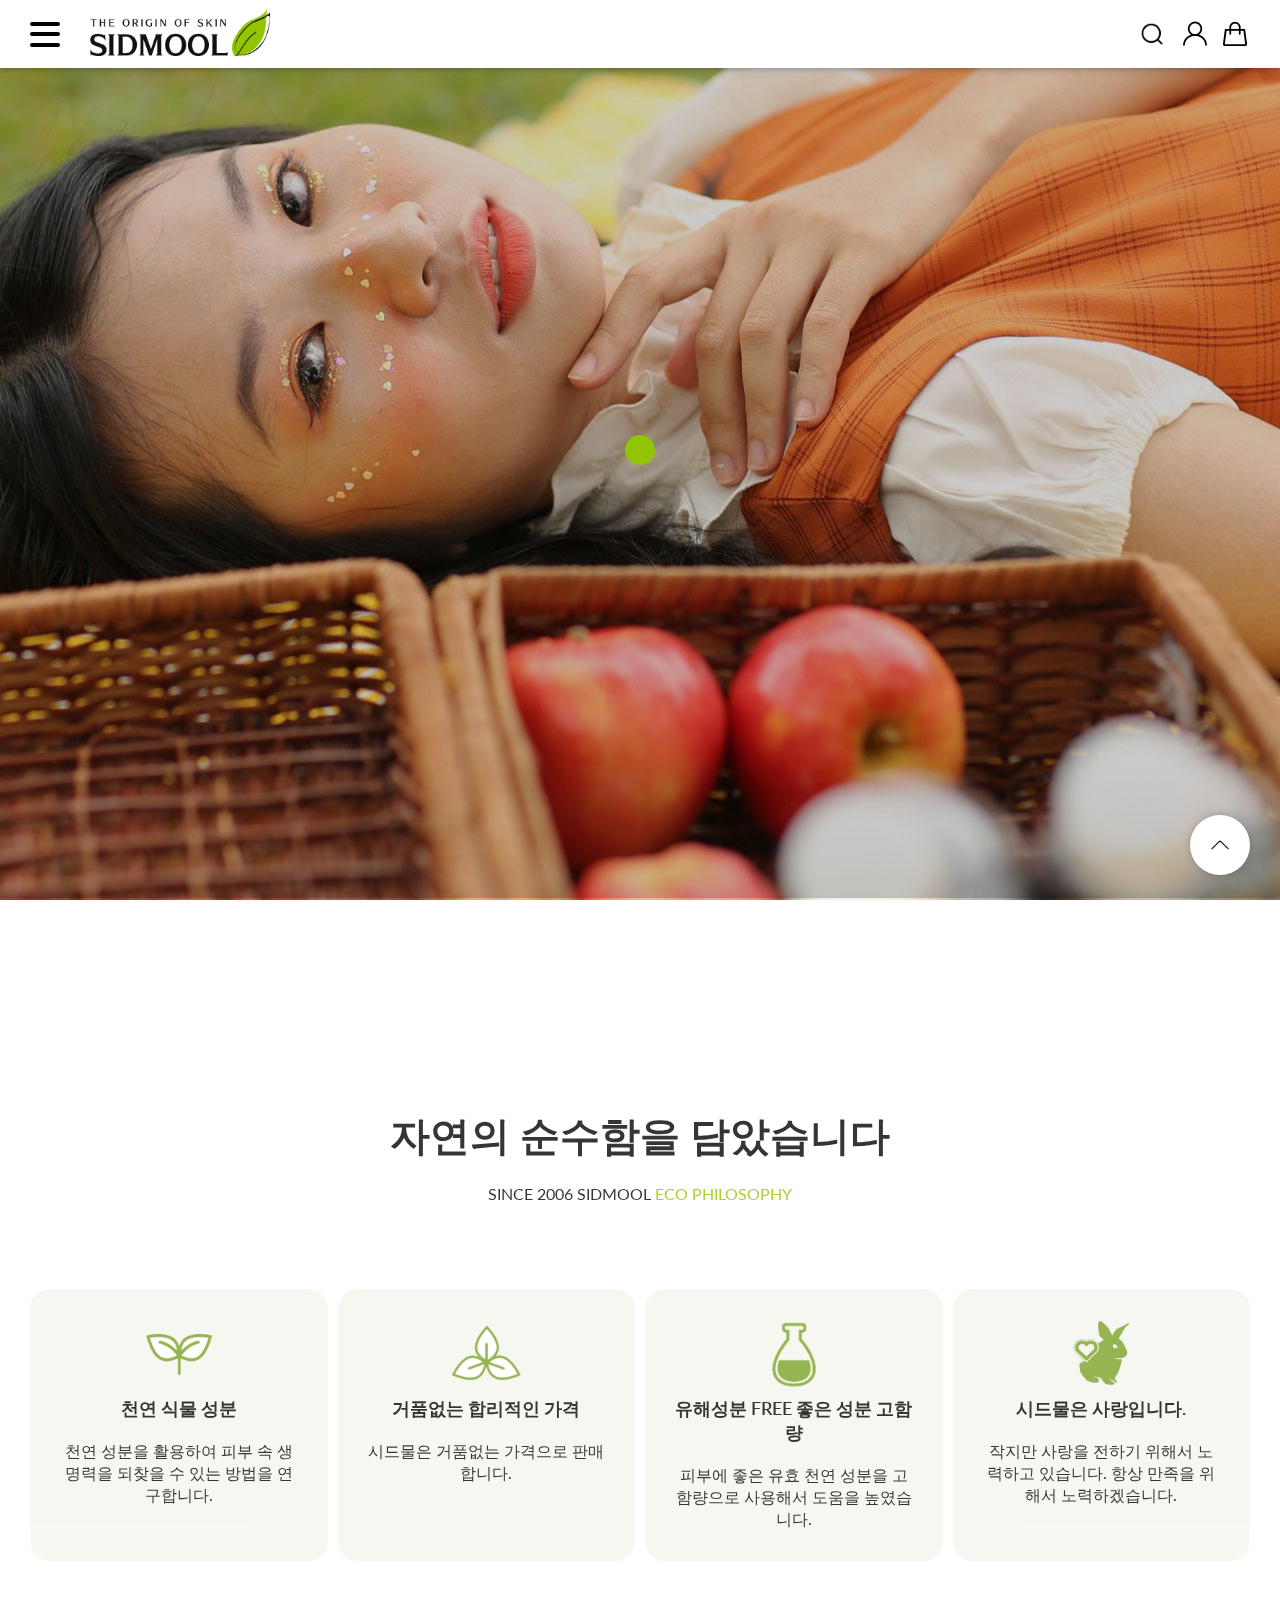
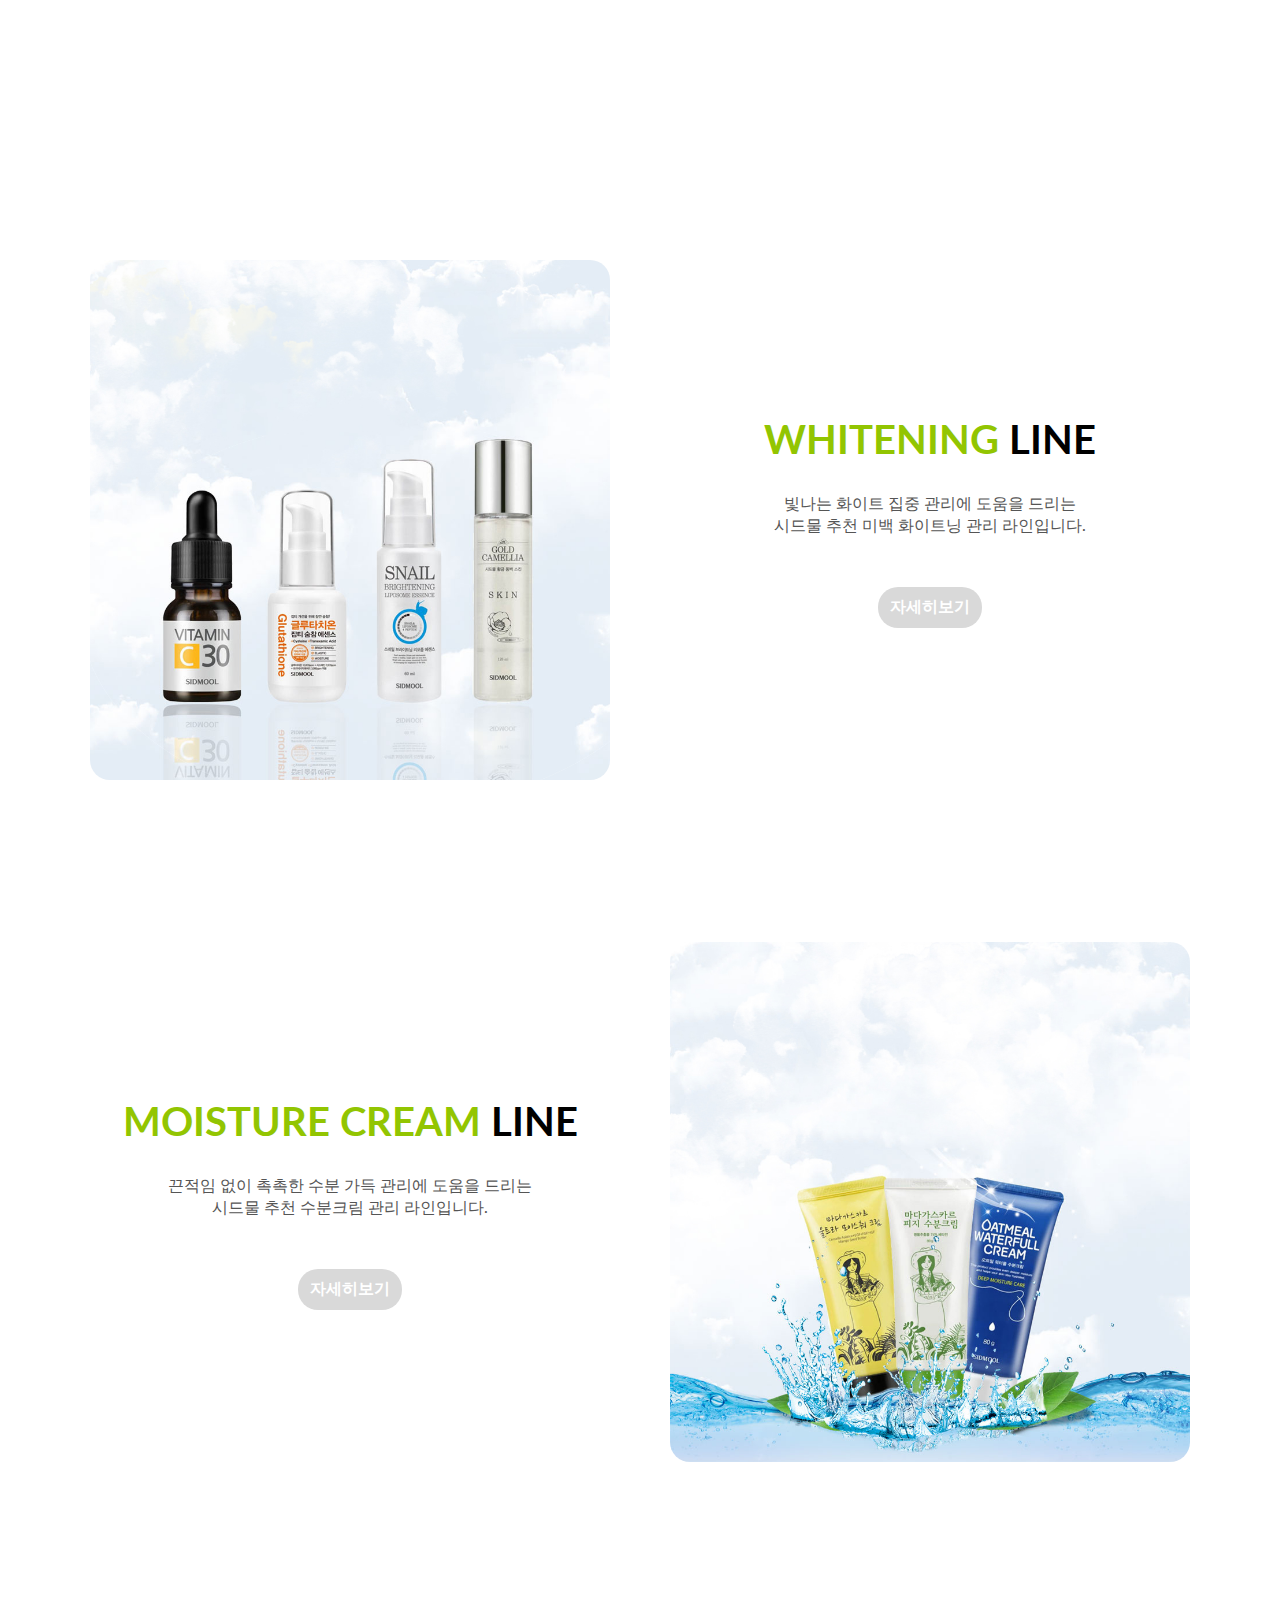
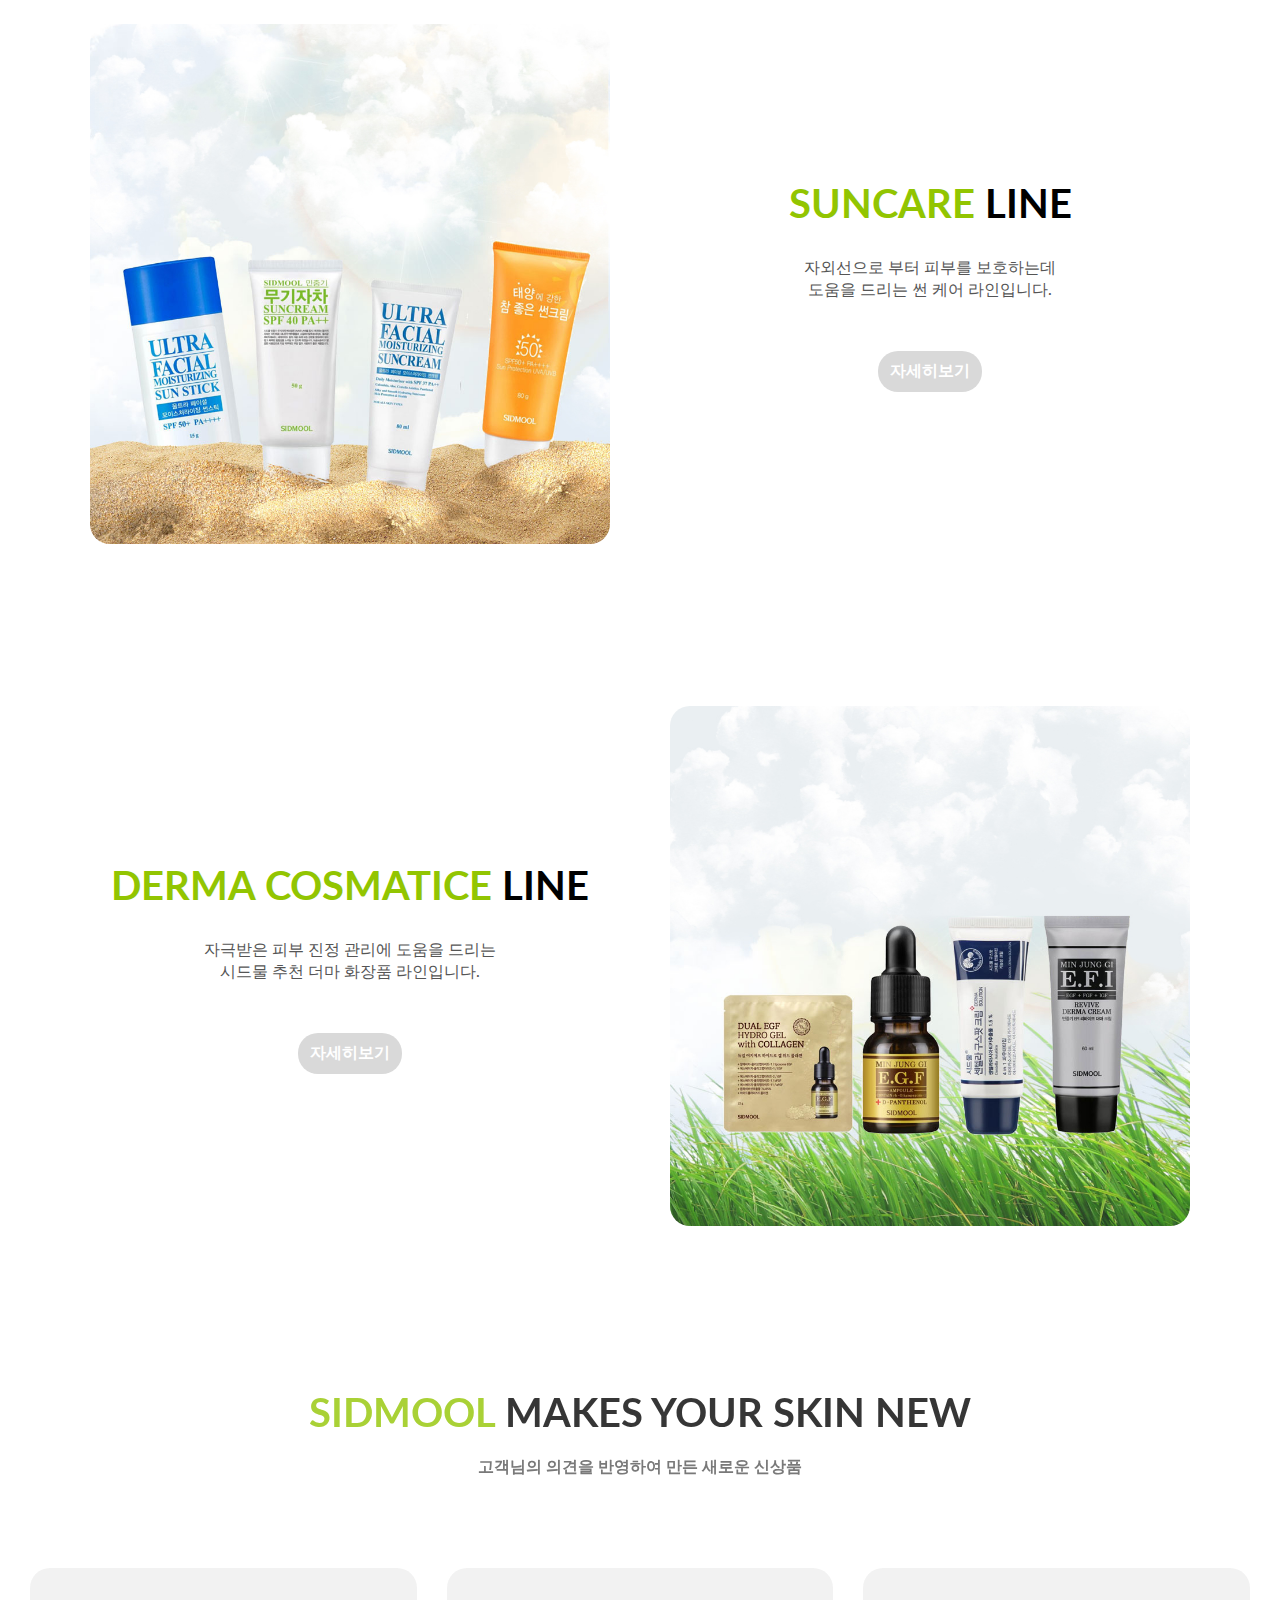
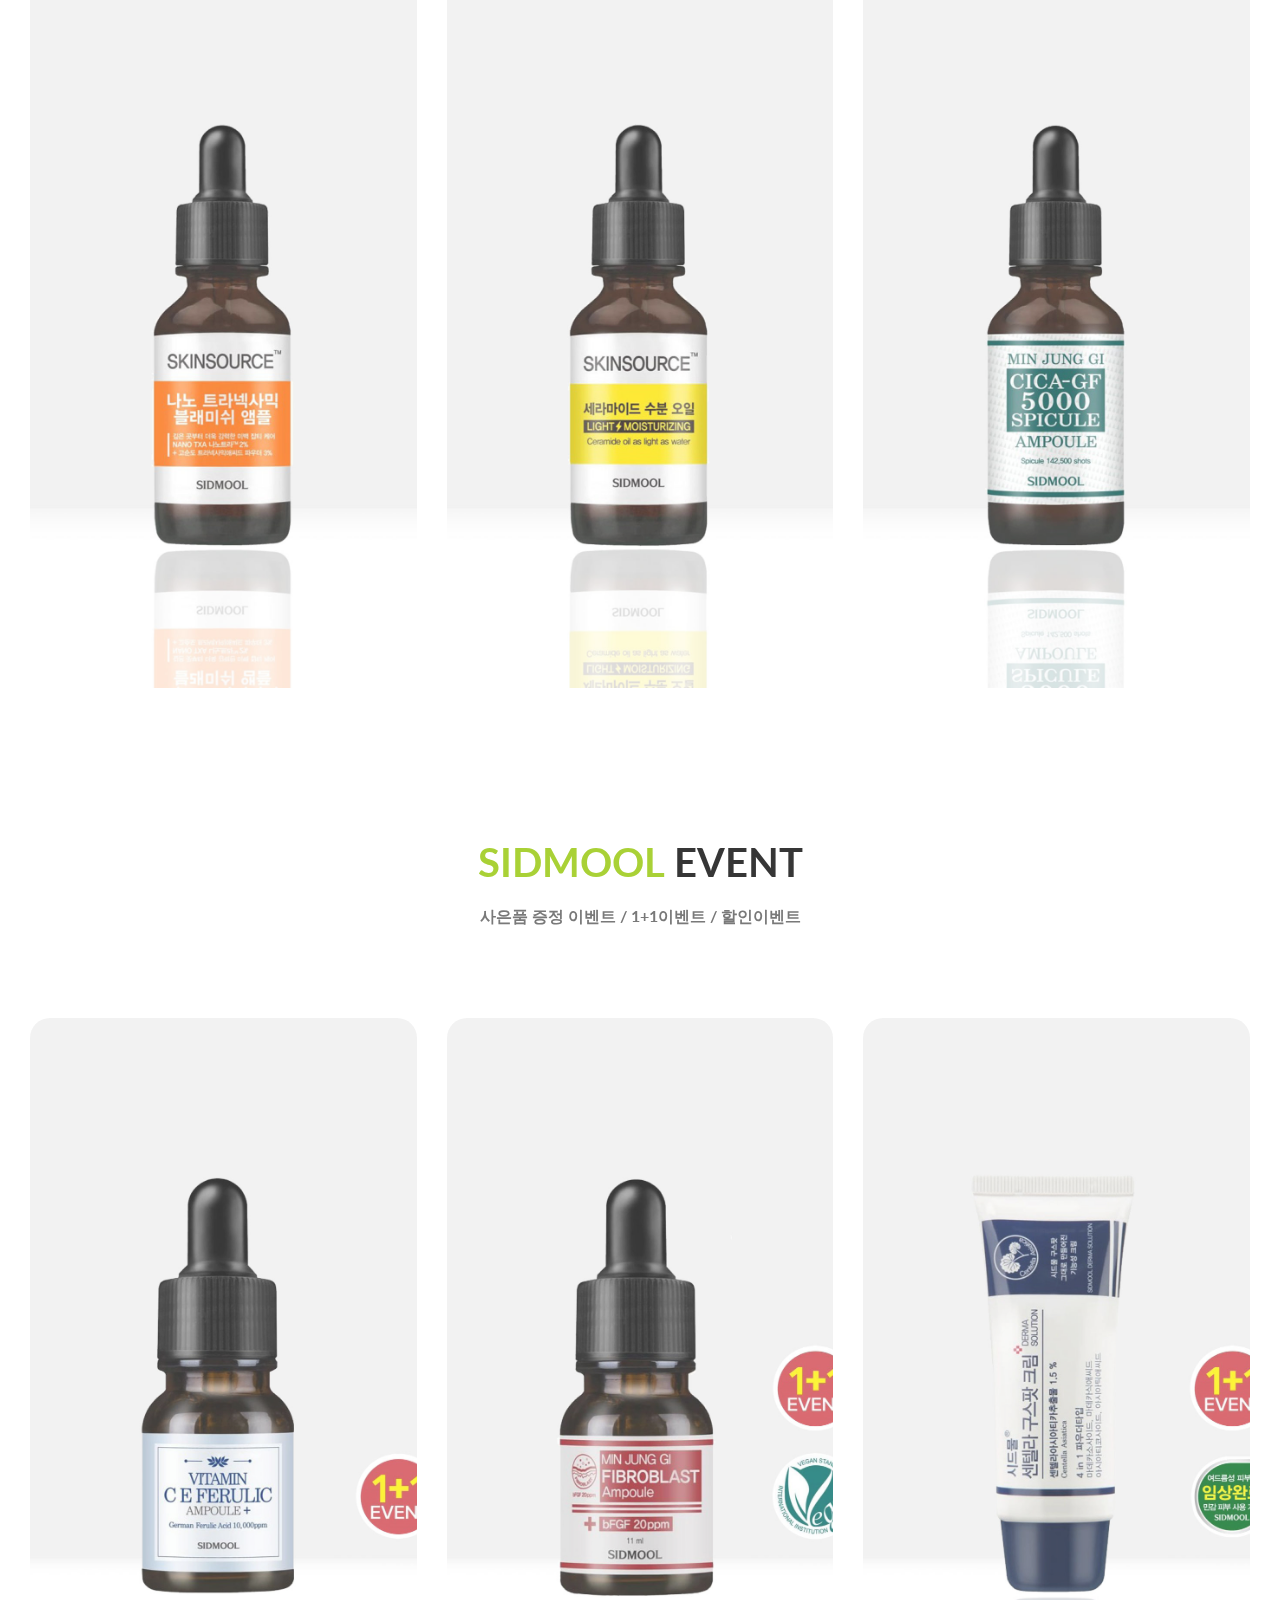
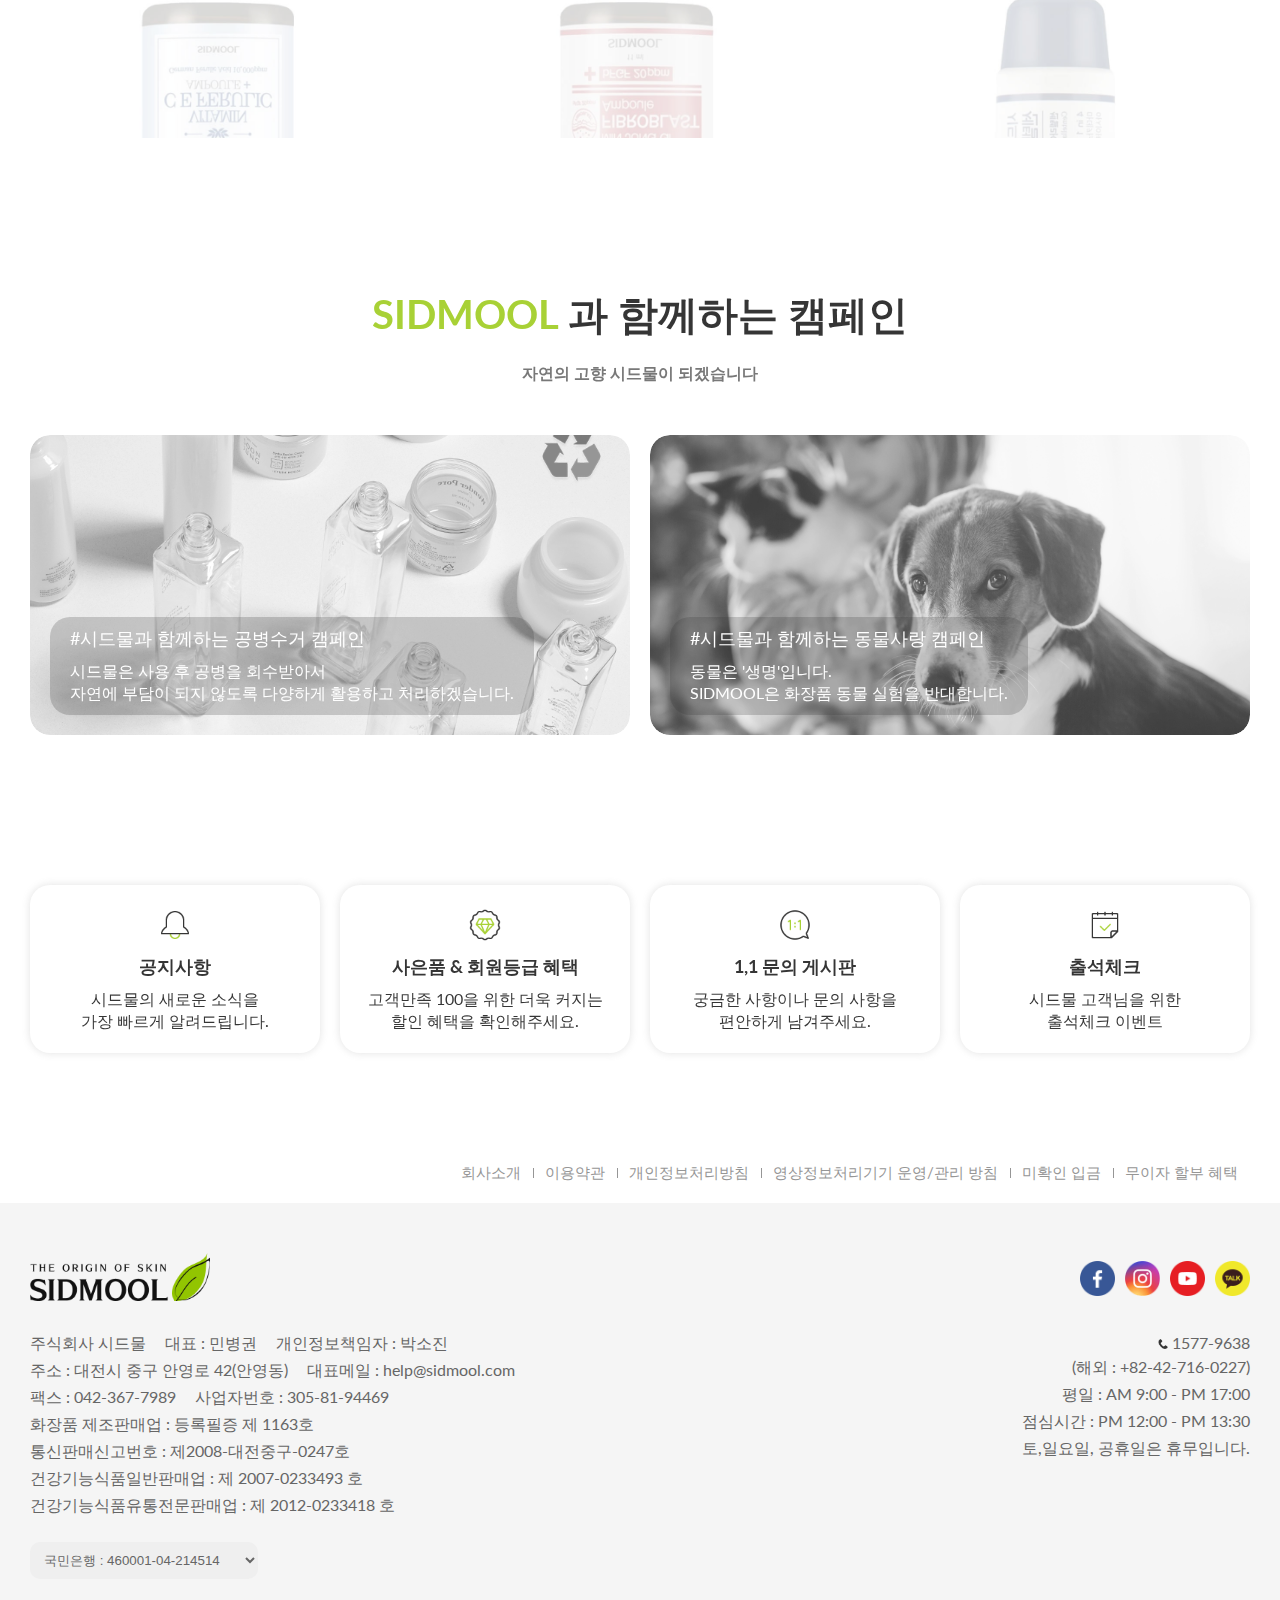
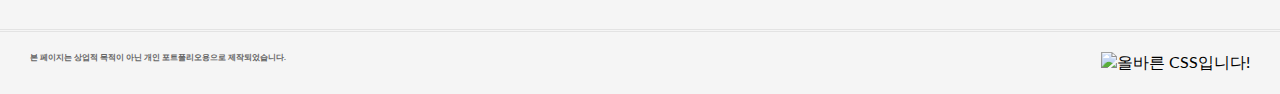
==== commit 0490c89c: "Dsfsg" ====
--- a/index.html
+++ b/index.html
@@ -36,7 +36,7 @@
                  
                 <!-- logo -->
                 <h1>
-                    <a href="/index.html">
+                    <a href="./index.html">
                         <img src="./img/logo.png" alt="logo">
                     </a>
                 </h1>
@@ -50,12 +50,12 @@
                     </a>
                 </li>
                 <li>
-                    <a href="/login.html">
+                    <a href="./login.html">
                         <img src="./img/header-icon-user.png" alt="userIcon">
                     </a>
                 </li>
                 <li>
-                    <a href="/cart.html">
+                    <a href="./cart.html">
                         <img src="./img/header-icon-cart.png" alt="cartIcon">
                     </a>
                 </li>
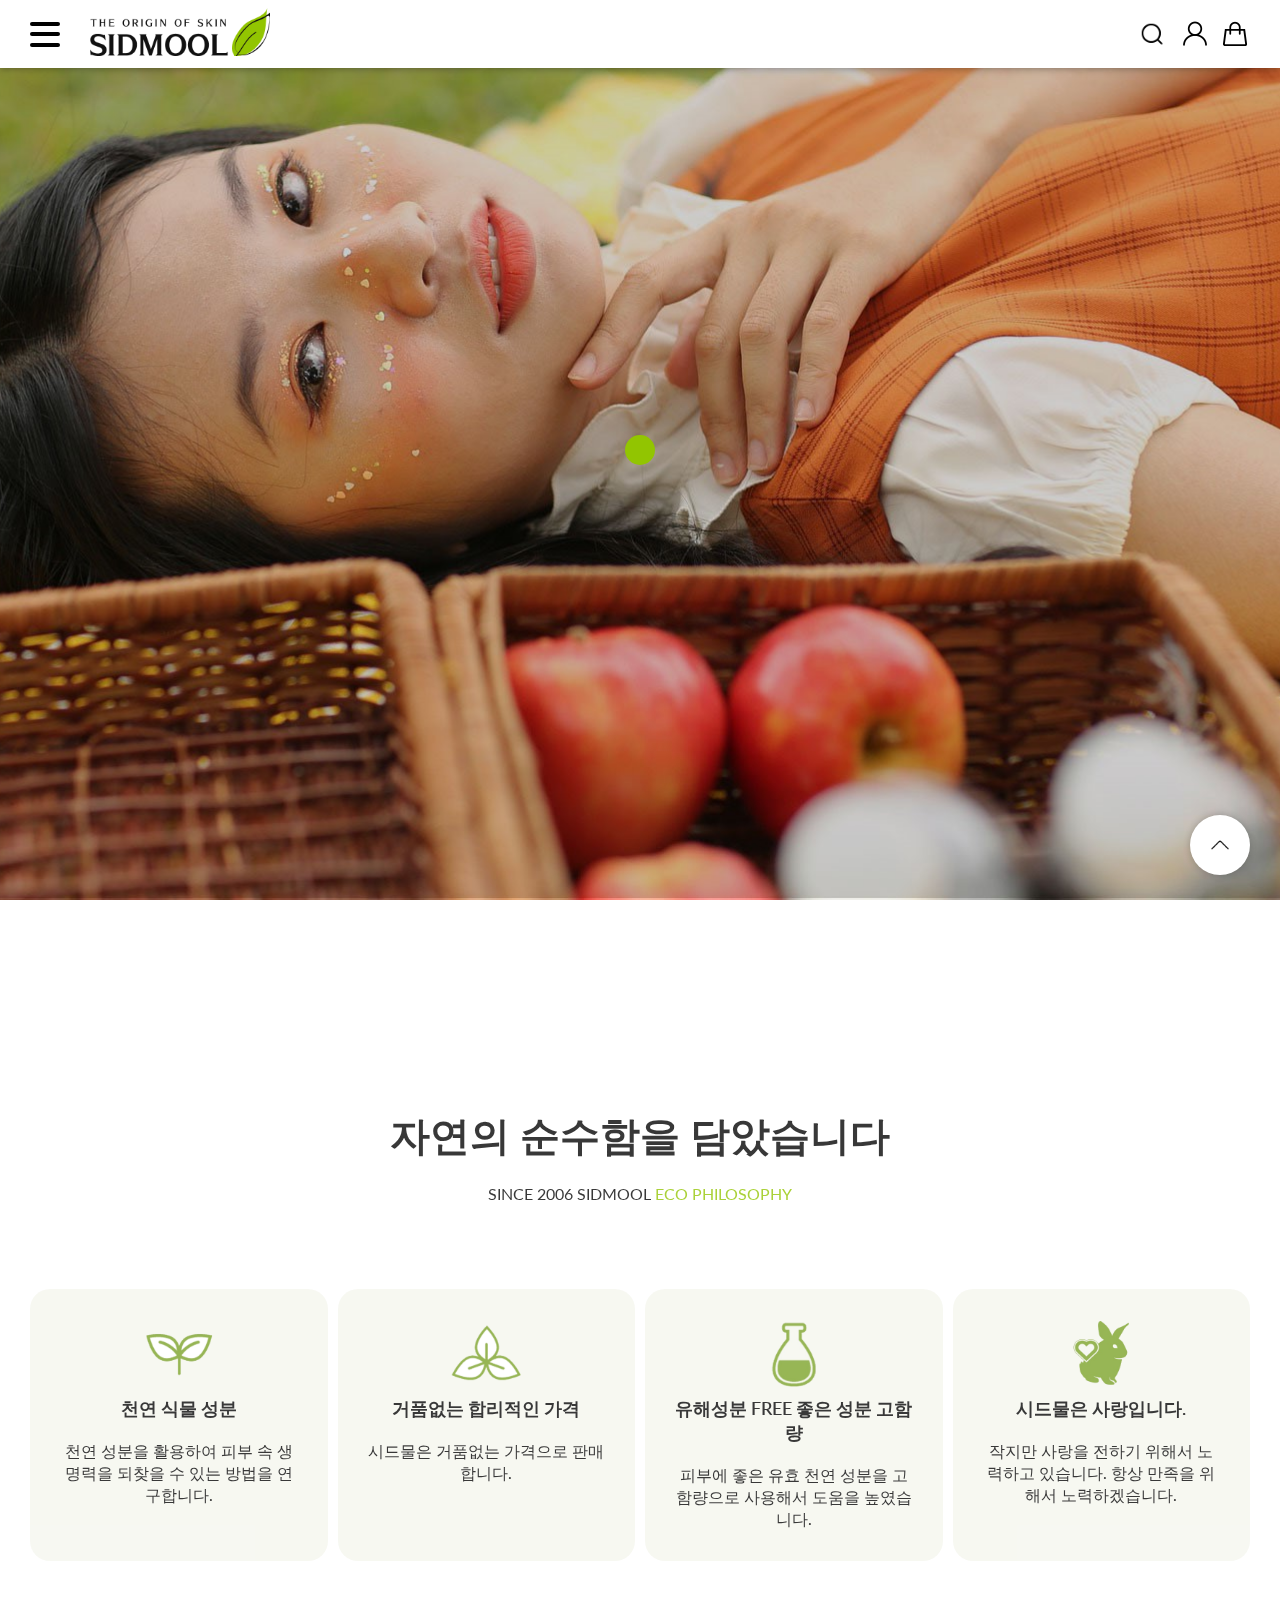
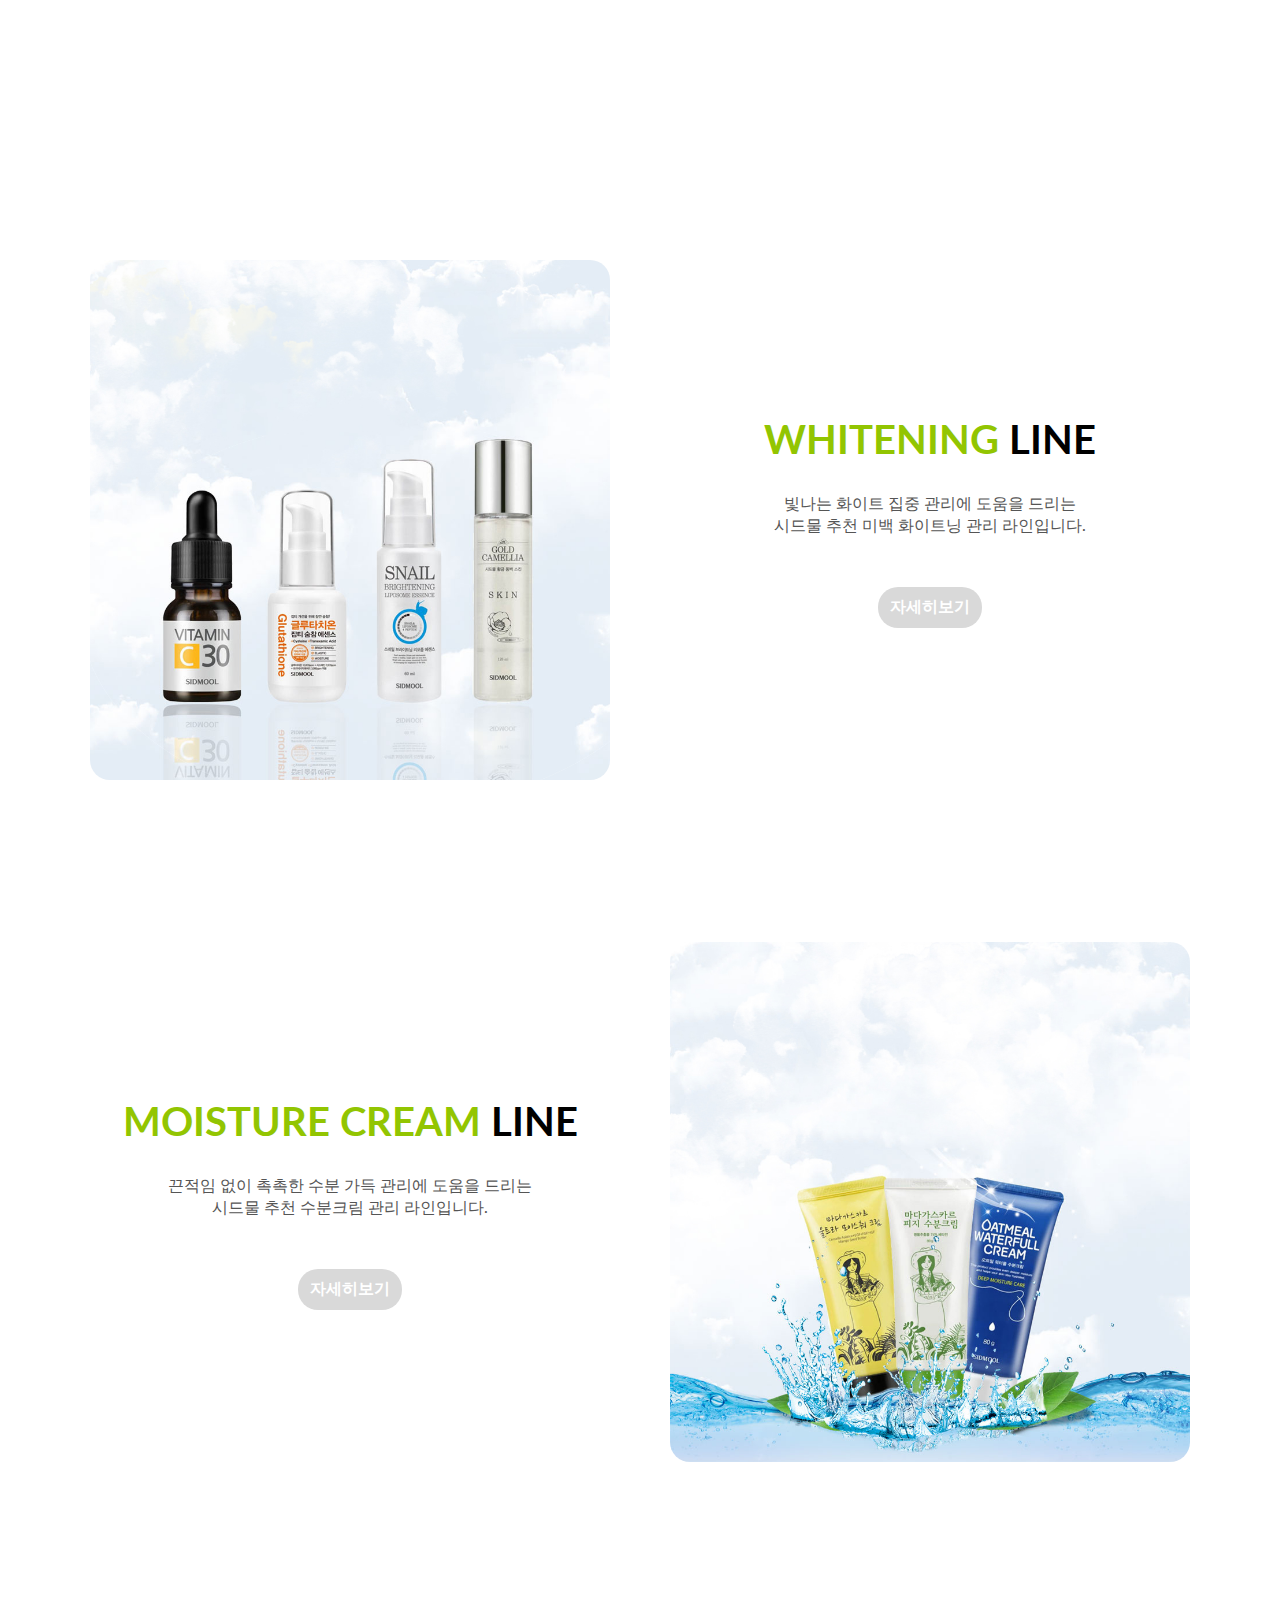
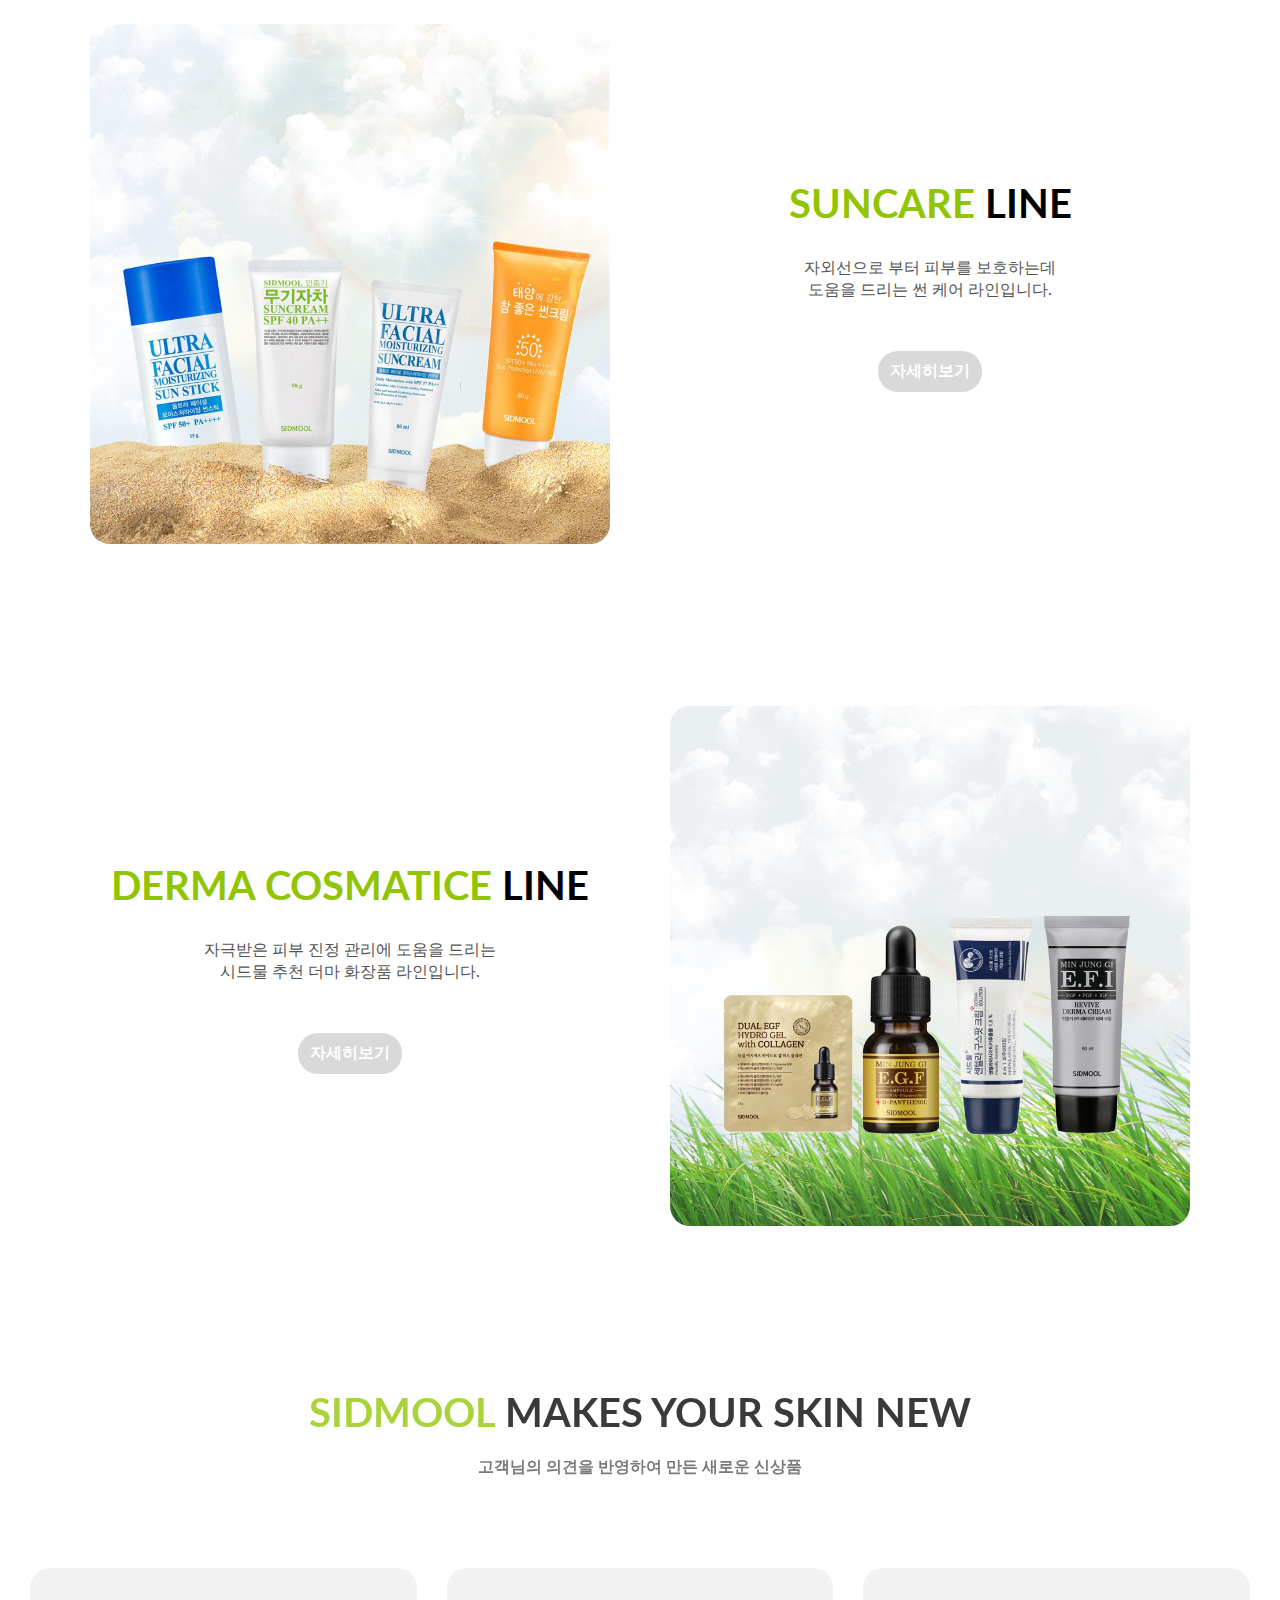
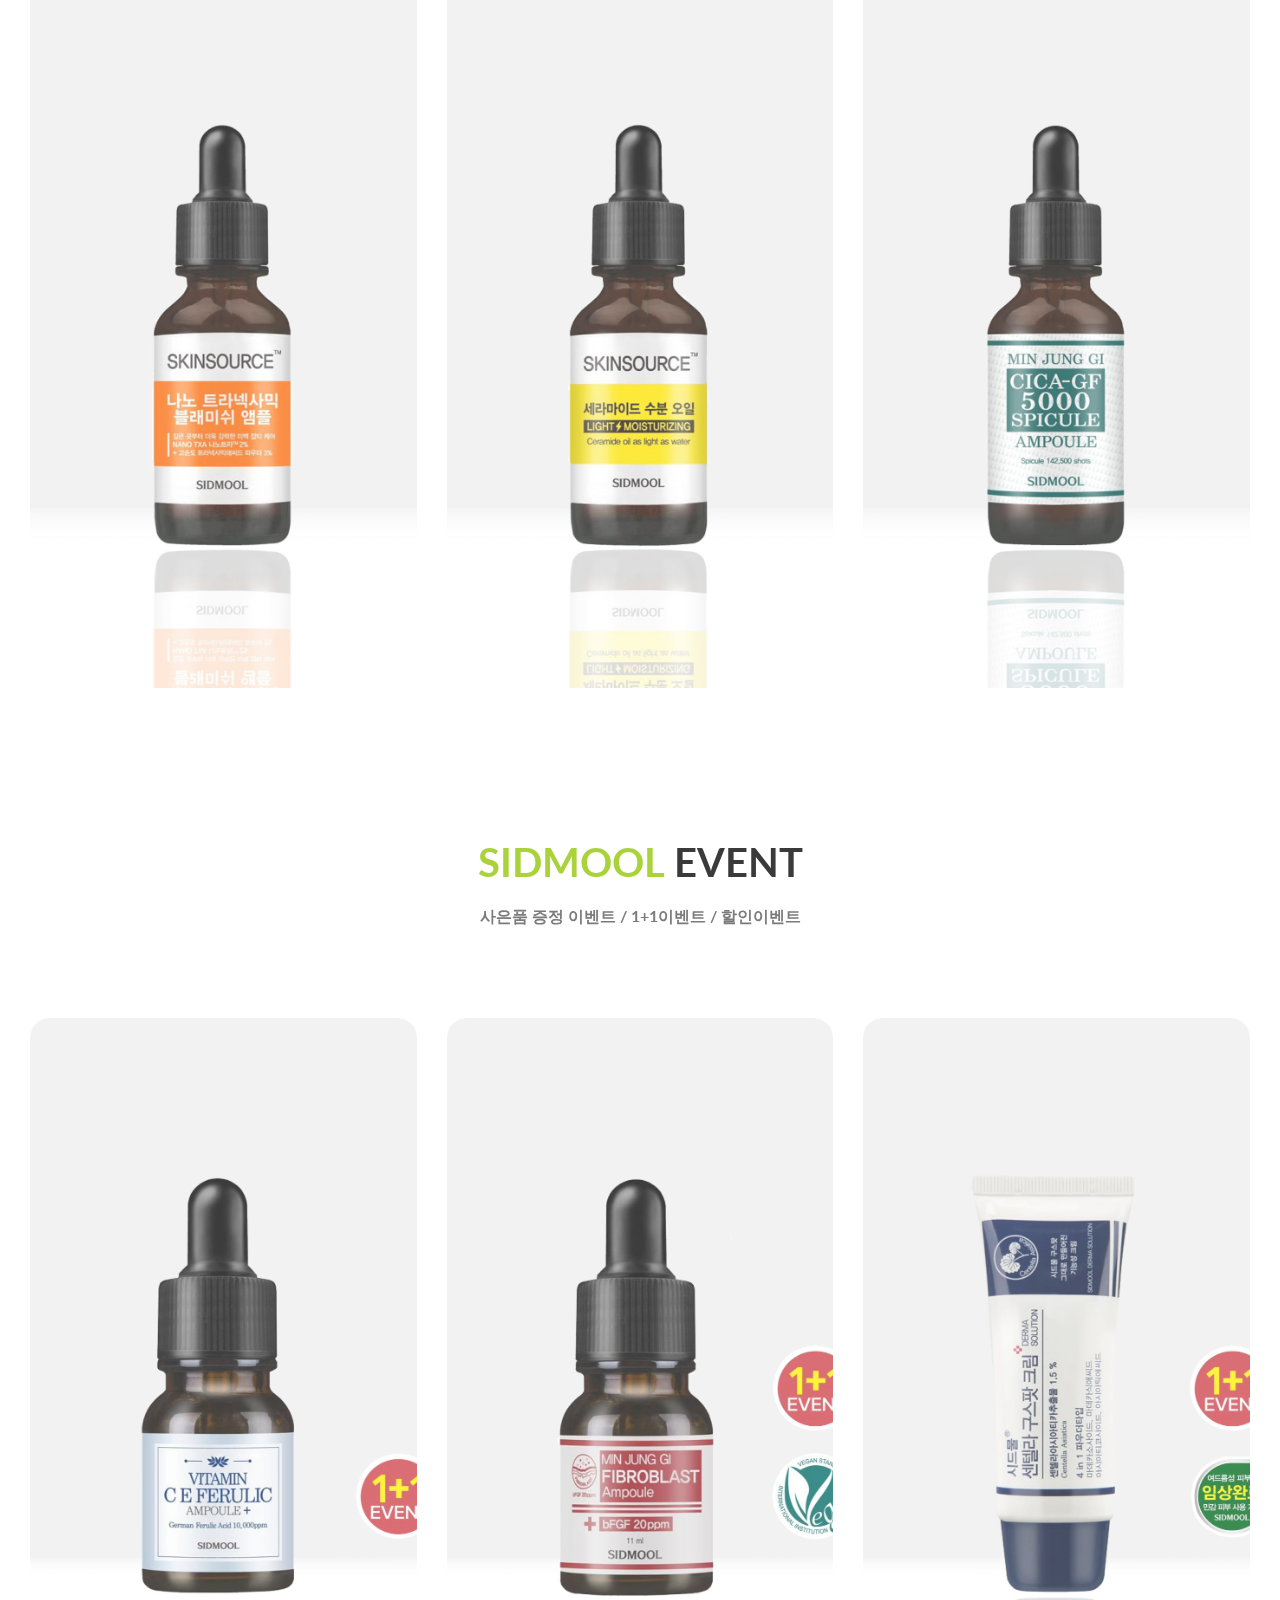
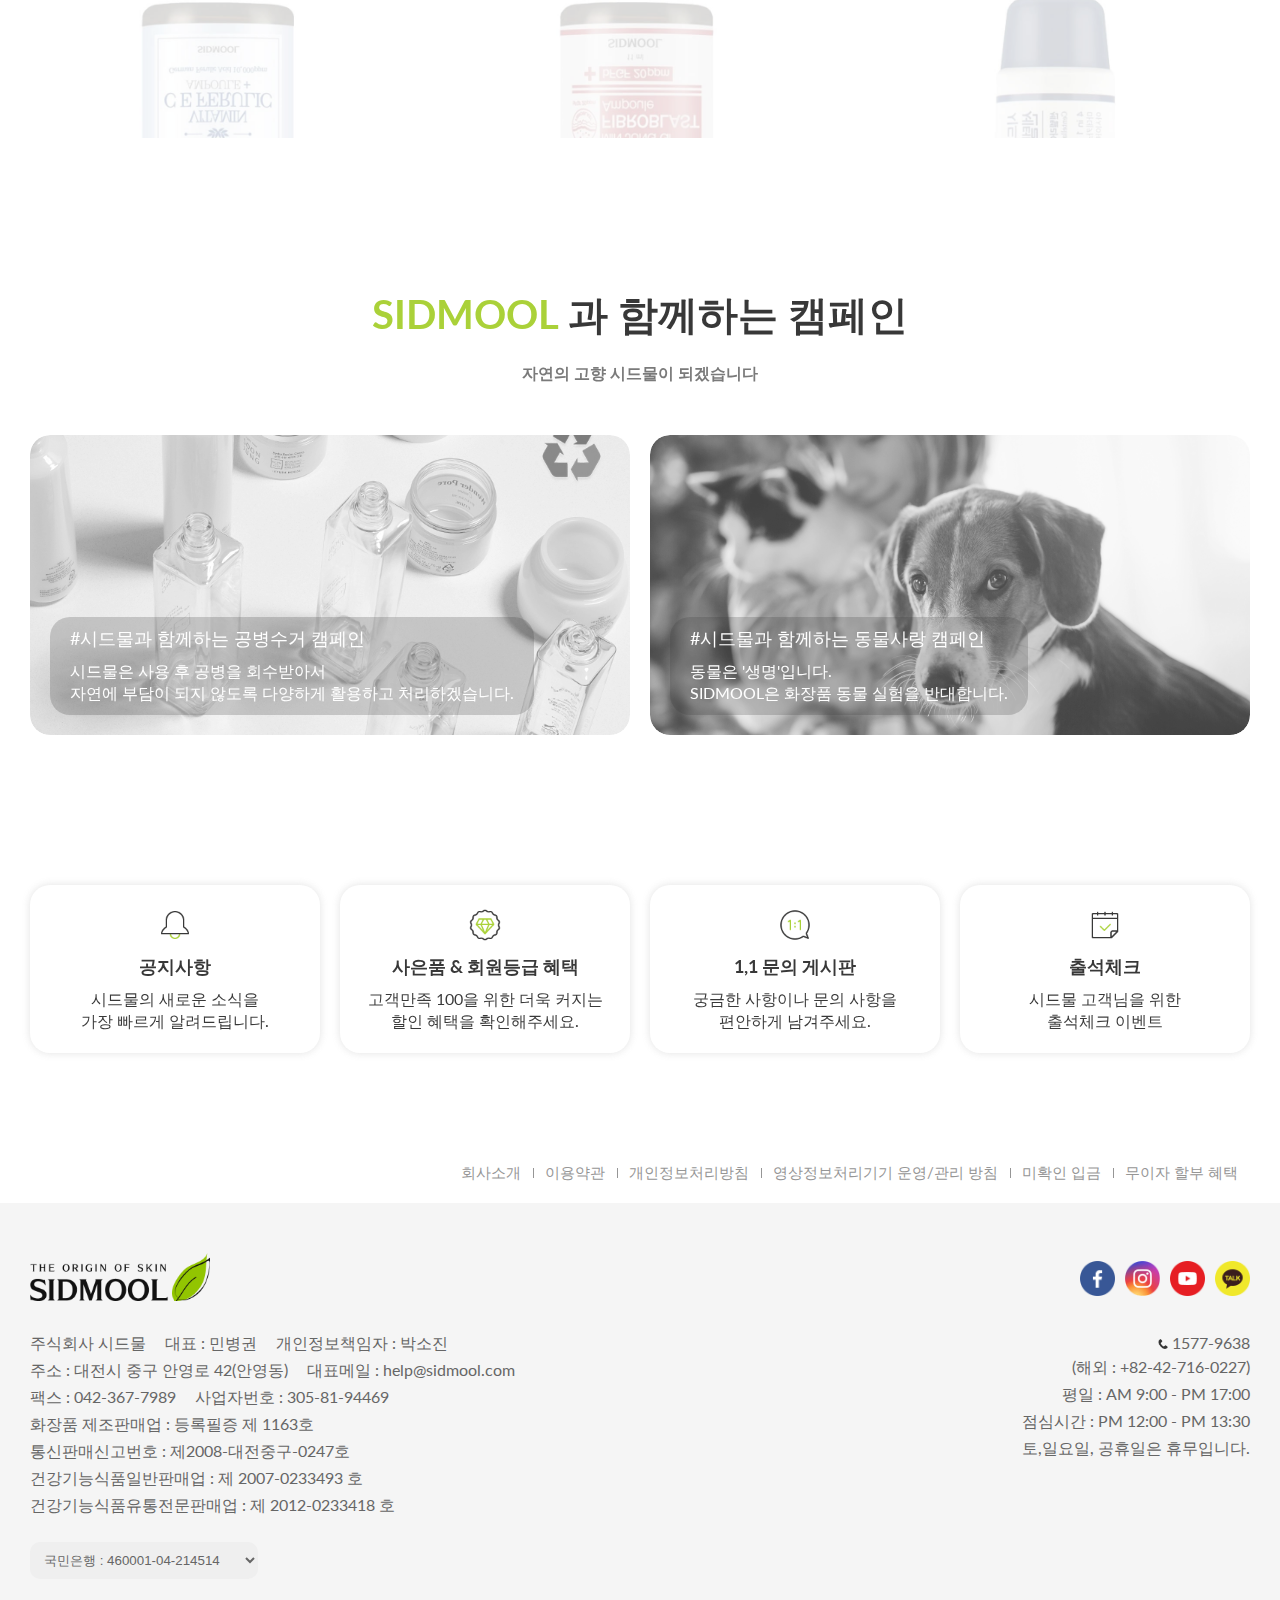
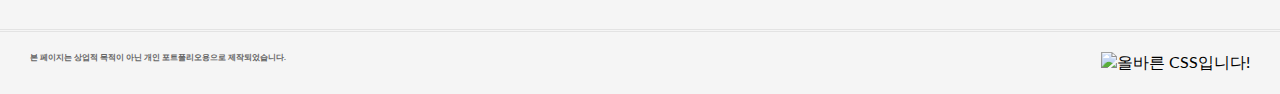
==== commit f2f97caf: "SDfsge" ====
--- a/index.html
+++ b/index.html
@@ -55,7 +55,7 @@
                     </a>
                 </li>
                 <li>
-                    <a href="./cart.html">
+                    <a href="#none">
                         <img src="./img/header-icon-cart.png" alt="cartIcon">
                     </a>
                 </li>
--- a/css/index.min.css
+++ b/css/index.min.css
@@ -23,6 +23,35 @@
   margin: 0;
   padding: 0;
   box-sizing: border-box;
+}
+
+h2 {
+  font-size: 4rem;
+  text-align: center;
+  text-transform: uppercase;
+  /* desktop */
+  /* tablet */
+  /* mobile */
+}
+@media screen and (max-width: 1200px) {
+  h2 {
+    font-size: 3rem;
+  }
+}
+@media screen and (max-width: 980px) {
+  h2 {
+    font-size: 2.5rem;
+  }
+}
+@media screen and (max-width: 600px) {
+  h2 {
+    font-size: 2.3rem;
+  }
+}
+@media screen and (max-width: 320px) {
+  h2 {
+    font-size: 2.2rem;
+  }
 }
 
 ul {
@@ -107,6 +136,7 @@
 
 #header {
   position: fixed;
+  top: 0;
   width: 100%;
   padding: 0 3rem;
   box-sizing: border-box;
@@ -452,35 +482,6 @@
   }
 }
 
-h2 {
-  font-size: 4rem;
-  text-align: center;
-  text-transform: uppercase;
-  /* desktop */
-  /* tablet */
-  /* mobile */
-}
-@media screen and (max-width: 1200px) {
-  h2 {
-    font-size: 3rem;
-  }
-}
-@media screen and (max-width: 980px) {
-  h2 {
-    font-size: 2.5rem;
-  }
-}
-@media screen and (max-width: 600px) {
-  h2 {
-    font-size: 2.3rem;
-  }
-}
-@media screen and (max-width: 320px) {
-  h2 {
-    font-size: 2.2rem;
-  }
-}
-
 p, button {
   font-size: 1.6rem;
   /* desktop */
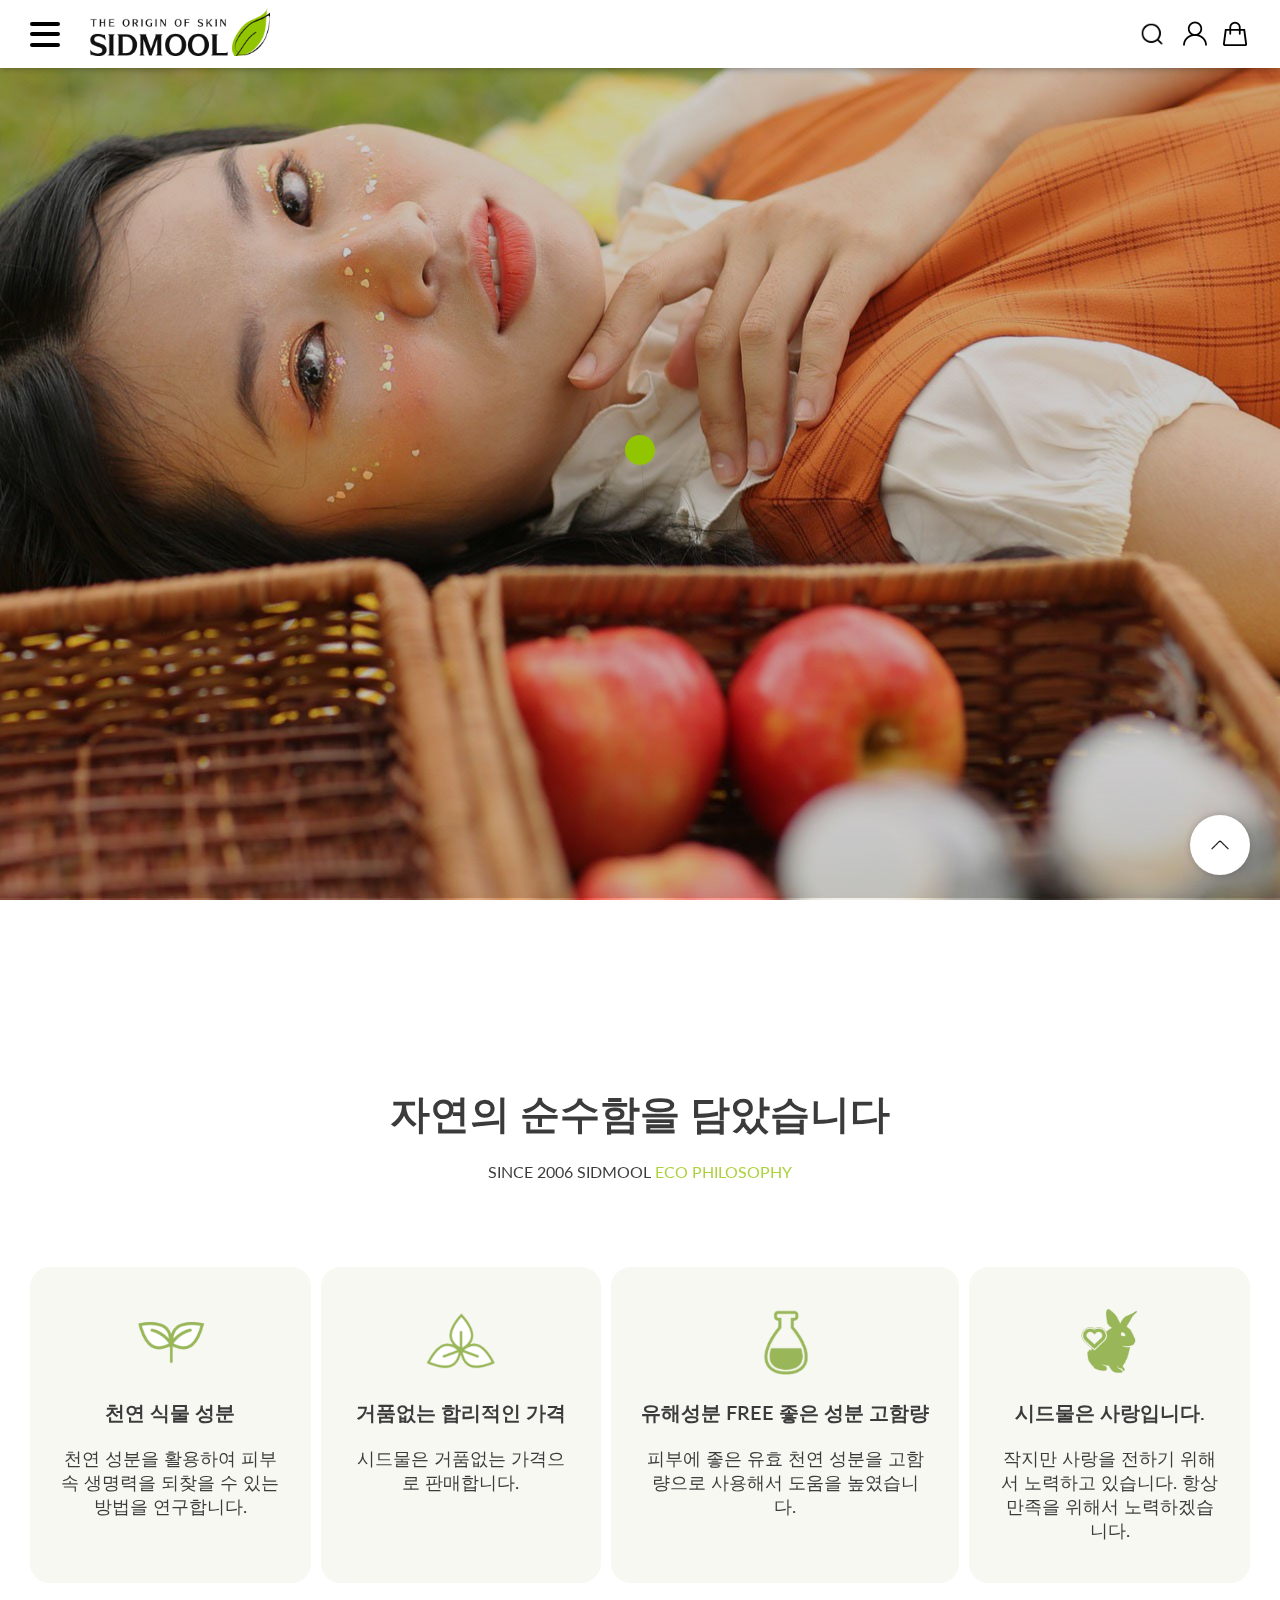
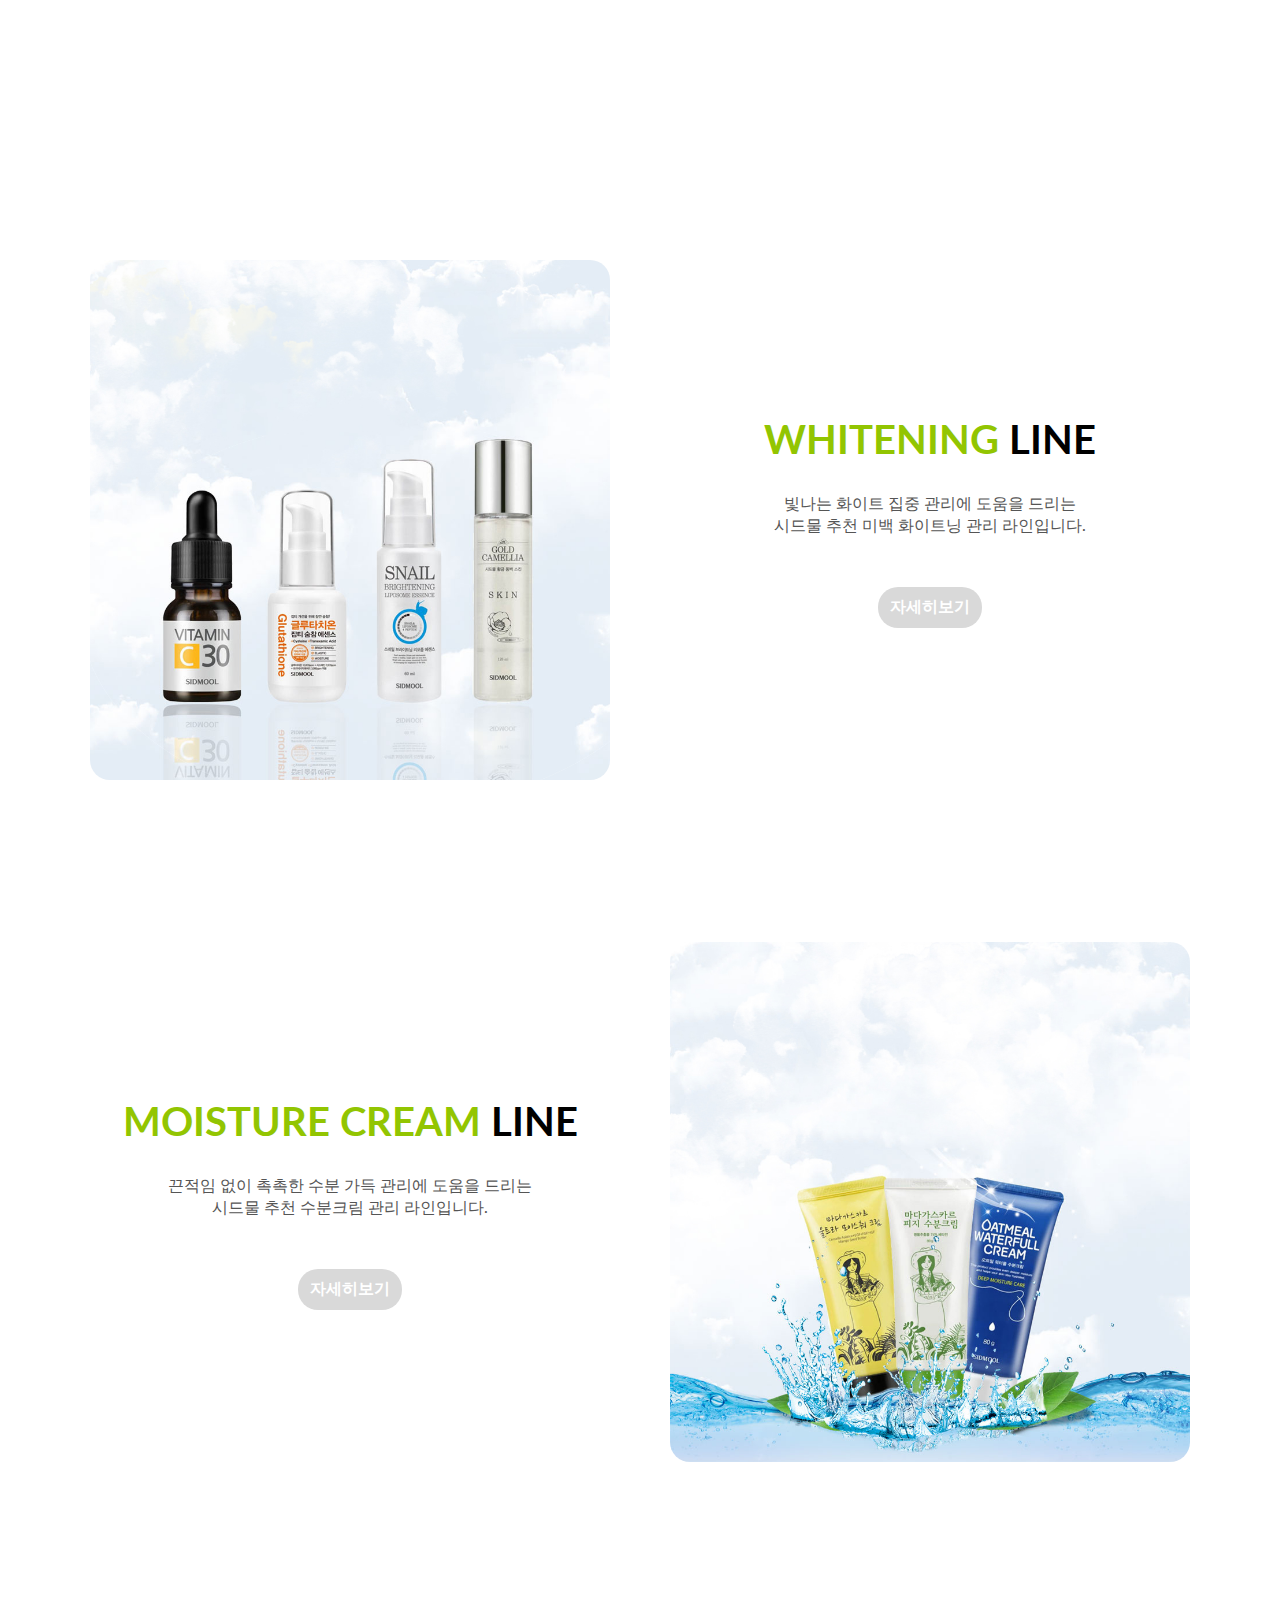
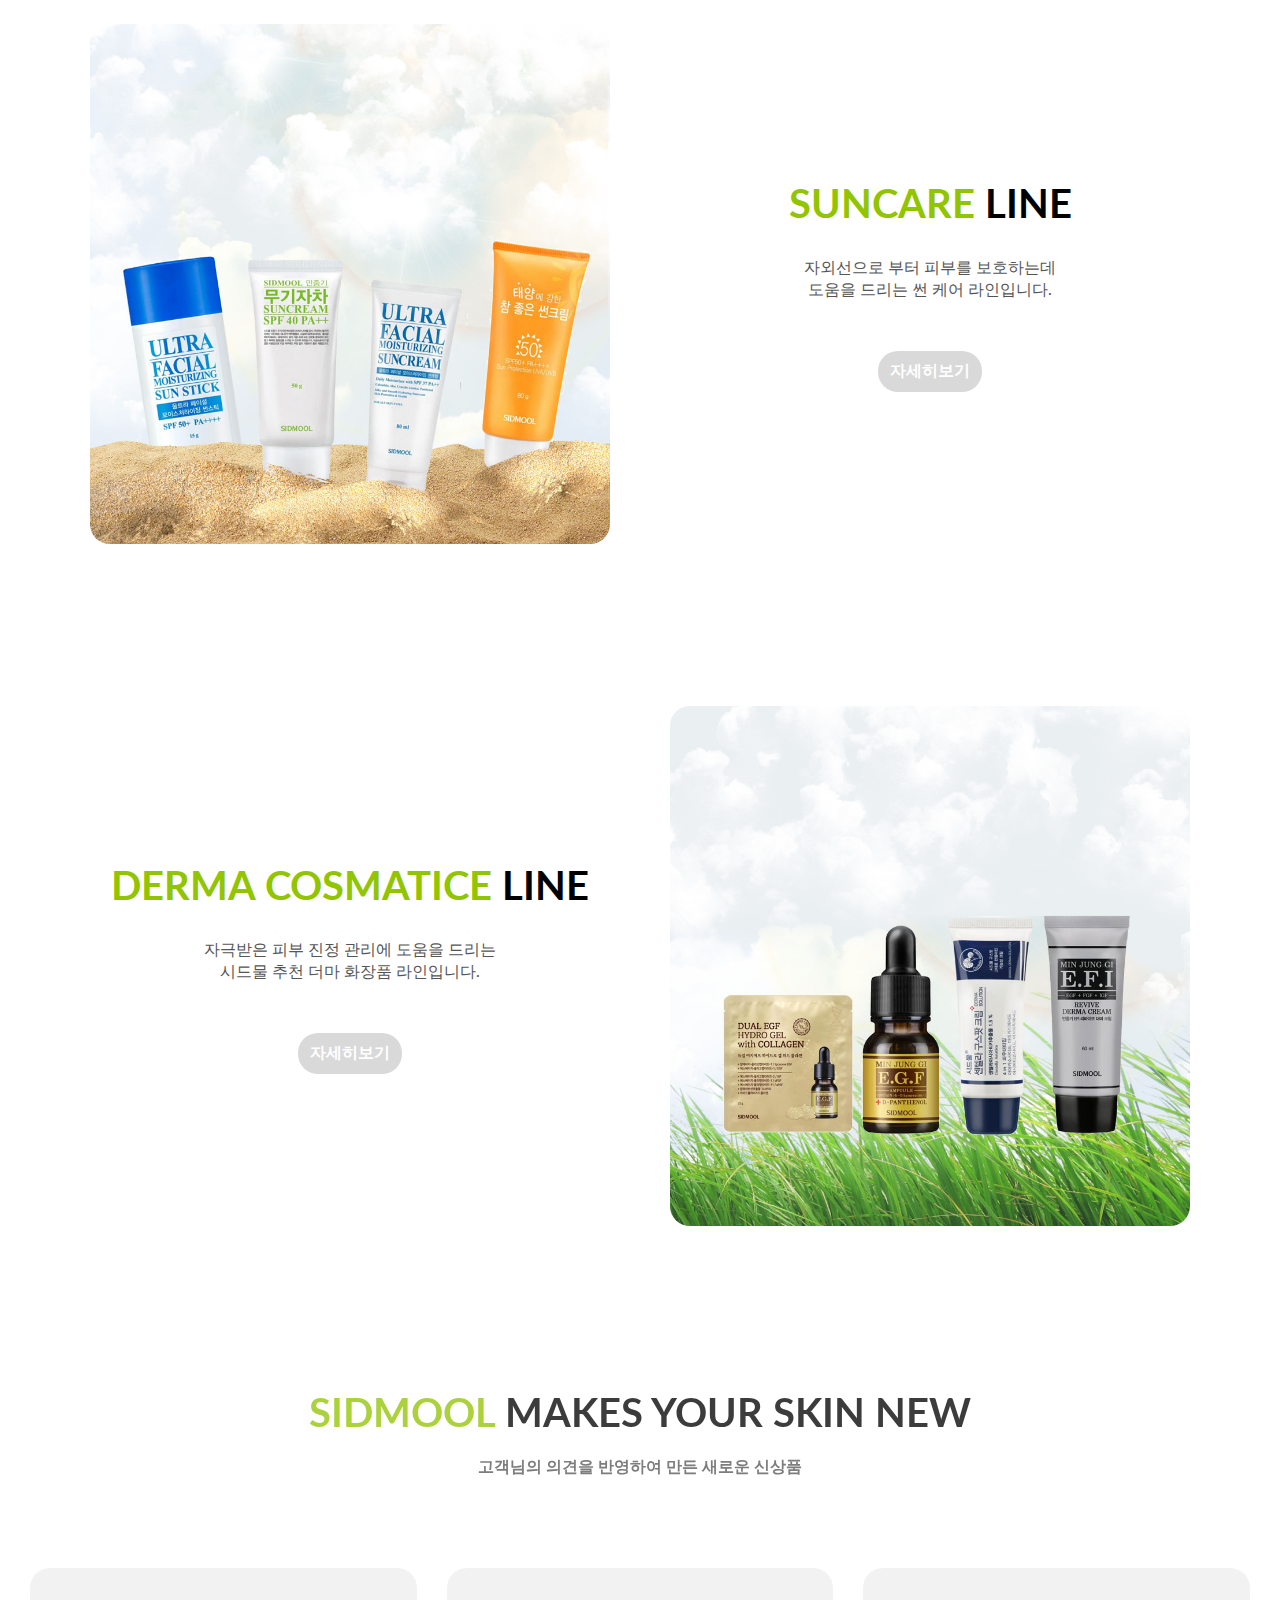
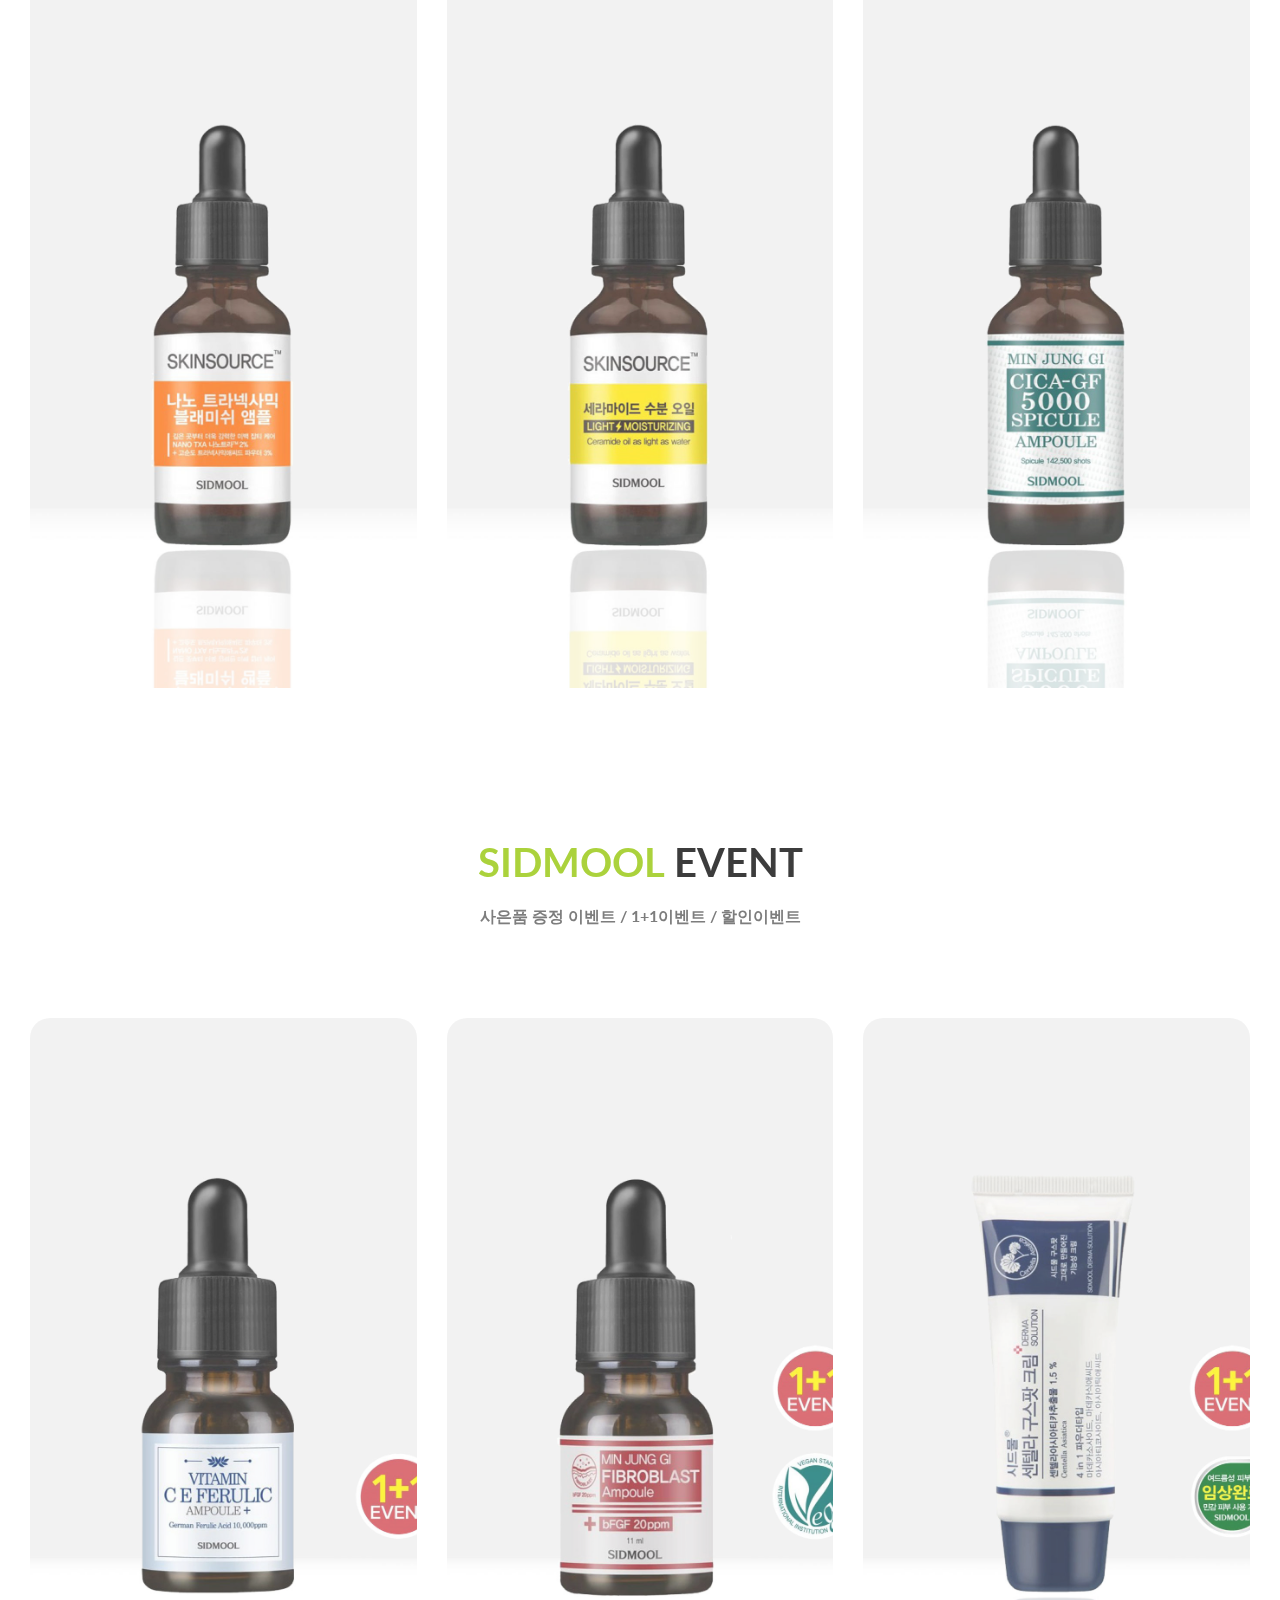
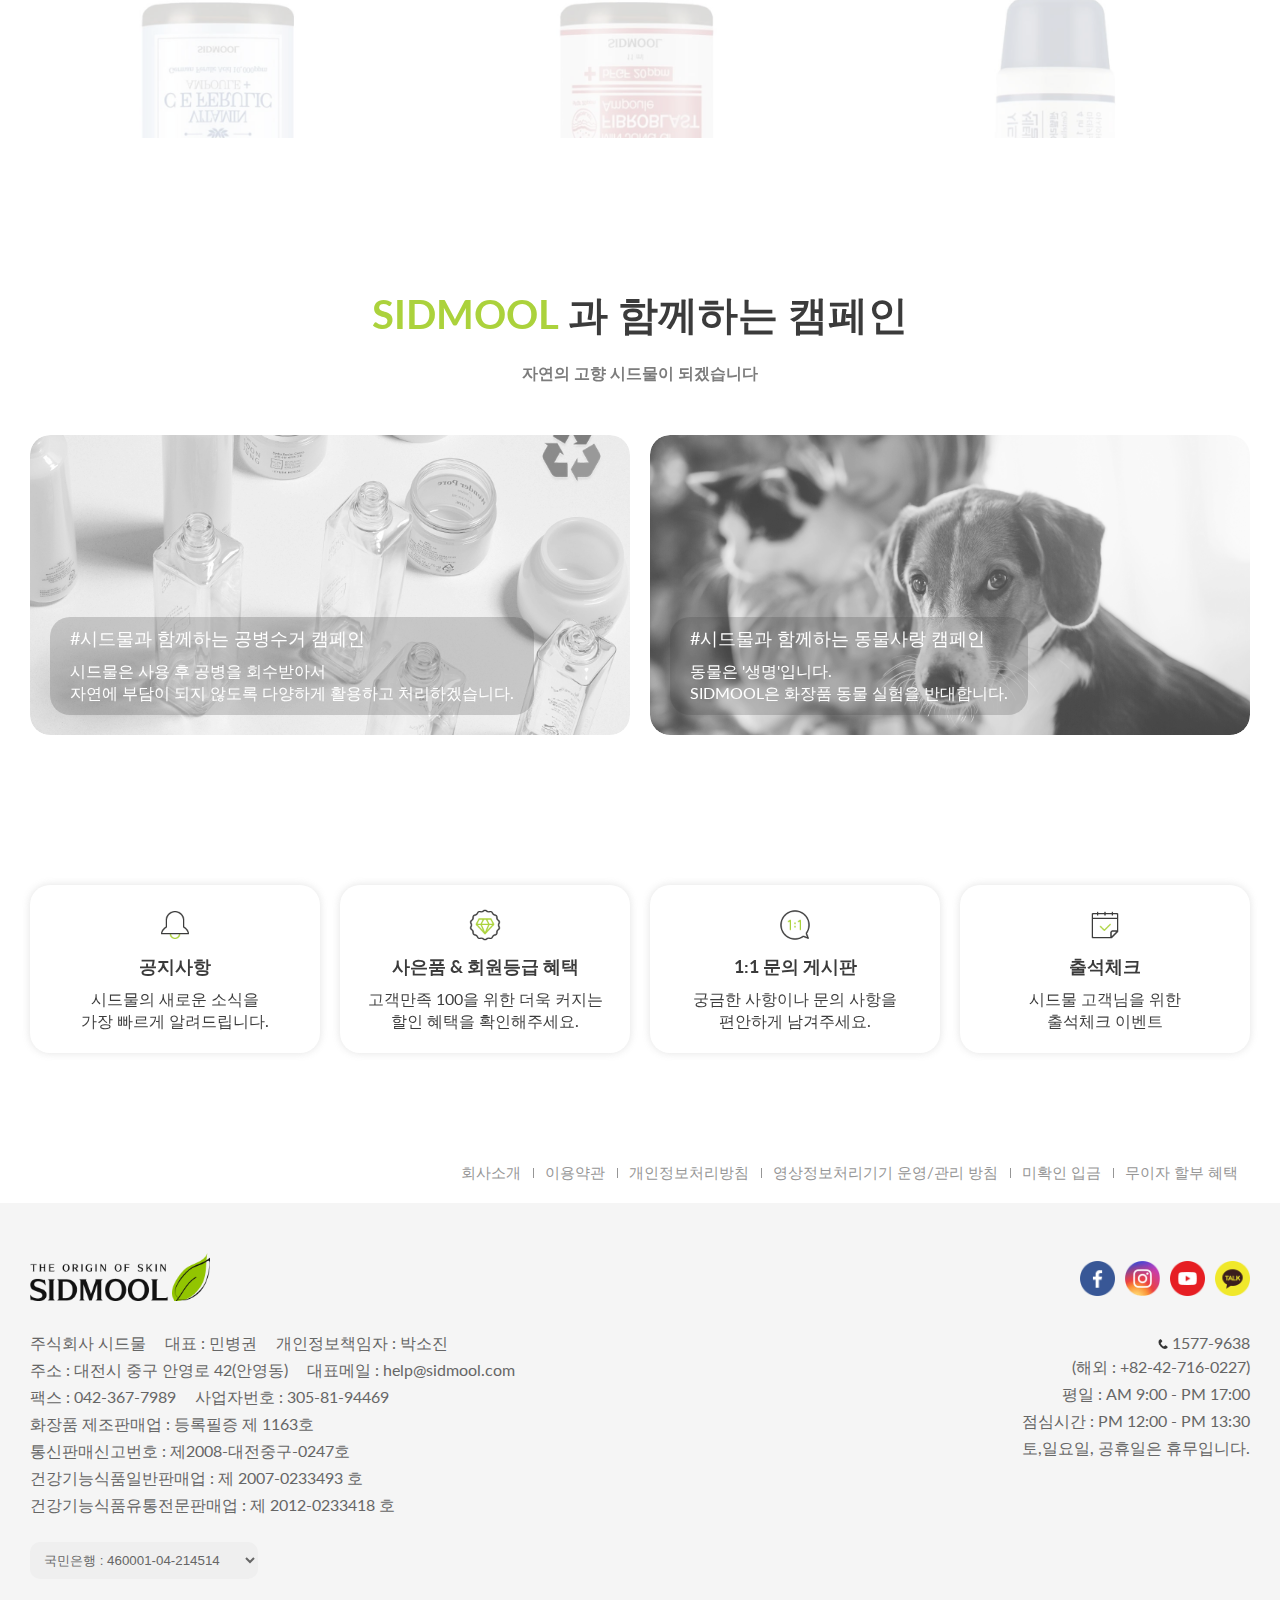
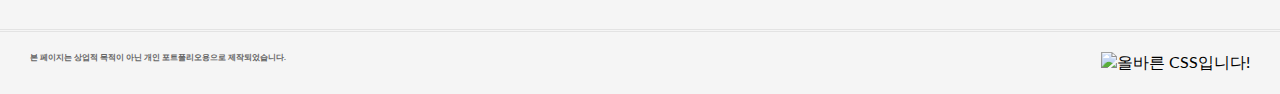
==== commit 4560d8ab: "DSfsef" ====
--- a/index.html
+++ b/index.html
@@ -870,7 +870,7 @@
                     <img src="./img/section-custom-img3.png" alt="icon-img">
                     <div>
                         <h3>
-                            1&comma;1 문의 게시판
+                            1&#58;1 문의 게시판
                         </h3>
                         <p>
                             궁금한 사항이나 문의 사항을 <br>
--- a/css/index.min.css
+++ b/css/index.min.css
@@ -589,7 +589,7 @@
   }
 }
 .introduce-main dl {
-  padding: 3rem;
+  padding: 4rem 3rem;
   box-sizing: border-box;
   background-color: #f5f6ee;
   border-radius: 2rem;
@@ -597,7 +597,7 @@
 }
 @media screen and (max-width: 1200px) {
   .introduce-main dl {
-    padding: 2rem;
+    padding: 4rem 2rem;
   }
 }
 .introduce-main dl:hover img {
@@ -612,35 +612,62 @@
   -moz-transition: transform 0.2s ease-in;
   -o-transition: transform 0.2s ease-in;
 }
+.introduce-main dl dd:nth-of-type(1) {
+  white-space: nowrap;
+}
 .introduce-main dl dd:nth-of-type(2) {
+  font-size: 1.8rem;
   margin: 2rem 0 0 0;
-  /* mobile */
+  /* desktop */
+  /* tablet */
+  /* mobile */
+  /* mobile */
+}
+@media screen and (max-width: 1200px) {
+  .introduce-main dl dd:nth-of-type(2) {
+    font-size: 1.7rem;
+  }
+}
+@media screen and (max-width: 980px) {
+  .introduce-main dl dd:nth-of-type(2) {
+    font-size: 1.6rem;
+  }
 }
 @media screen and (max-width: 767px) {
   .introduce-main dl dd:nth-of-type(2) {
     margin: 1rem 0 0 0;
   }
 }
+@media screen and (max-width: 600px) {
+  .introduce-main dl dd:nth-of-type(2) {
+    font-size: 1.5rem;
+  }
+}
+@media screen and (max-width: 320px) {
+  .introduce-main dl dd:nth-of-type(2) {
+    font-size: 1.2rem;
+  }
+}
 .introduce-subheading {
-  margin: 0.5rem 0 0 0;
-  font-size: 1.8rem;
+  margin: 2rem 0 0 0;
+  font-size: 2rem;
   font-weight: 600;
   /* tablet */
   /* mobile */
 }
 @media screen and (max-width: 980px) {
   .introduce-subheading {
+    font-size: 1.8rem;
+  }
+}
+@media screen and (max-width: 600px) {
+  .introduce-subheading {
     font-size: 1.7rem;
   }
 }
-@media screen and (max-width: 600px) {
+@media screen and (max-width: 320px) {
   .introduce-subheading {
     font-size: 1.6rem;
-  }
-}
-@media screen and (max-width: 320px) {
-  .introduce-subheading {
-    font-size: 1.5rem;
   }
 }
 
@@ -774,7 +801,7 @@
   /* mobile */
 }
 .advertise-list li div button:hover {
-  background-color: #c9d8a3;
+  background-color: #92c501;
 }
 @media screen and (max-width: 767px) {
   .advertise-list li div button {
@@ -904,6 +931,7 @@
   -moz-transition: opacity 0.2s ease-in;
   -o-transition: opacity 0.2s ease-in;
   white-space: nowrap;
+  cursor: none;
 }
 .recommend-slide .swiper1 .swiper-slide > div dl,
 .recommend-slide .swiper2 .swiper-slide > div dl,
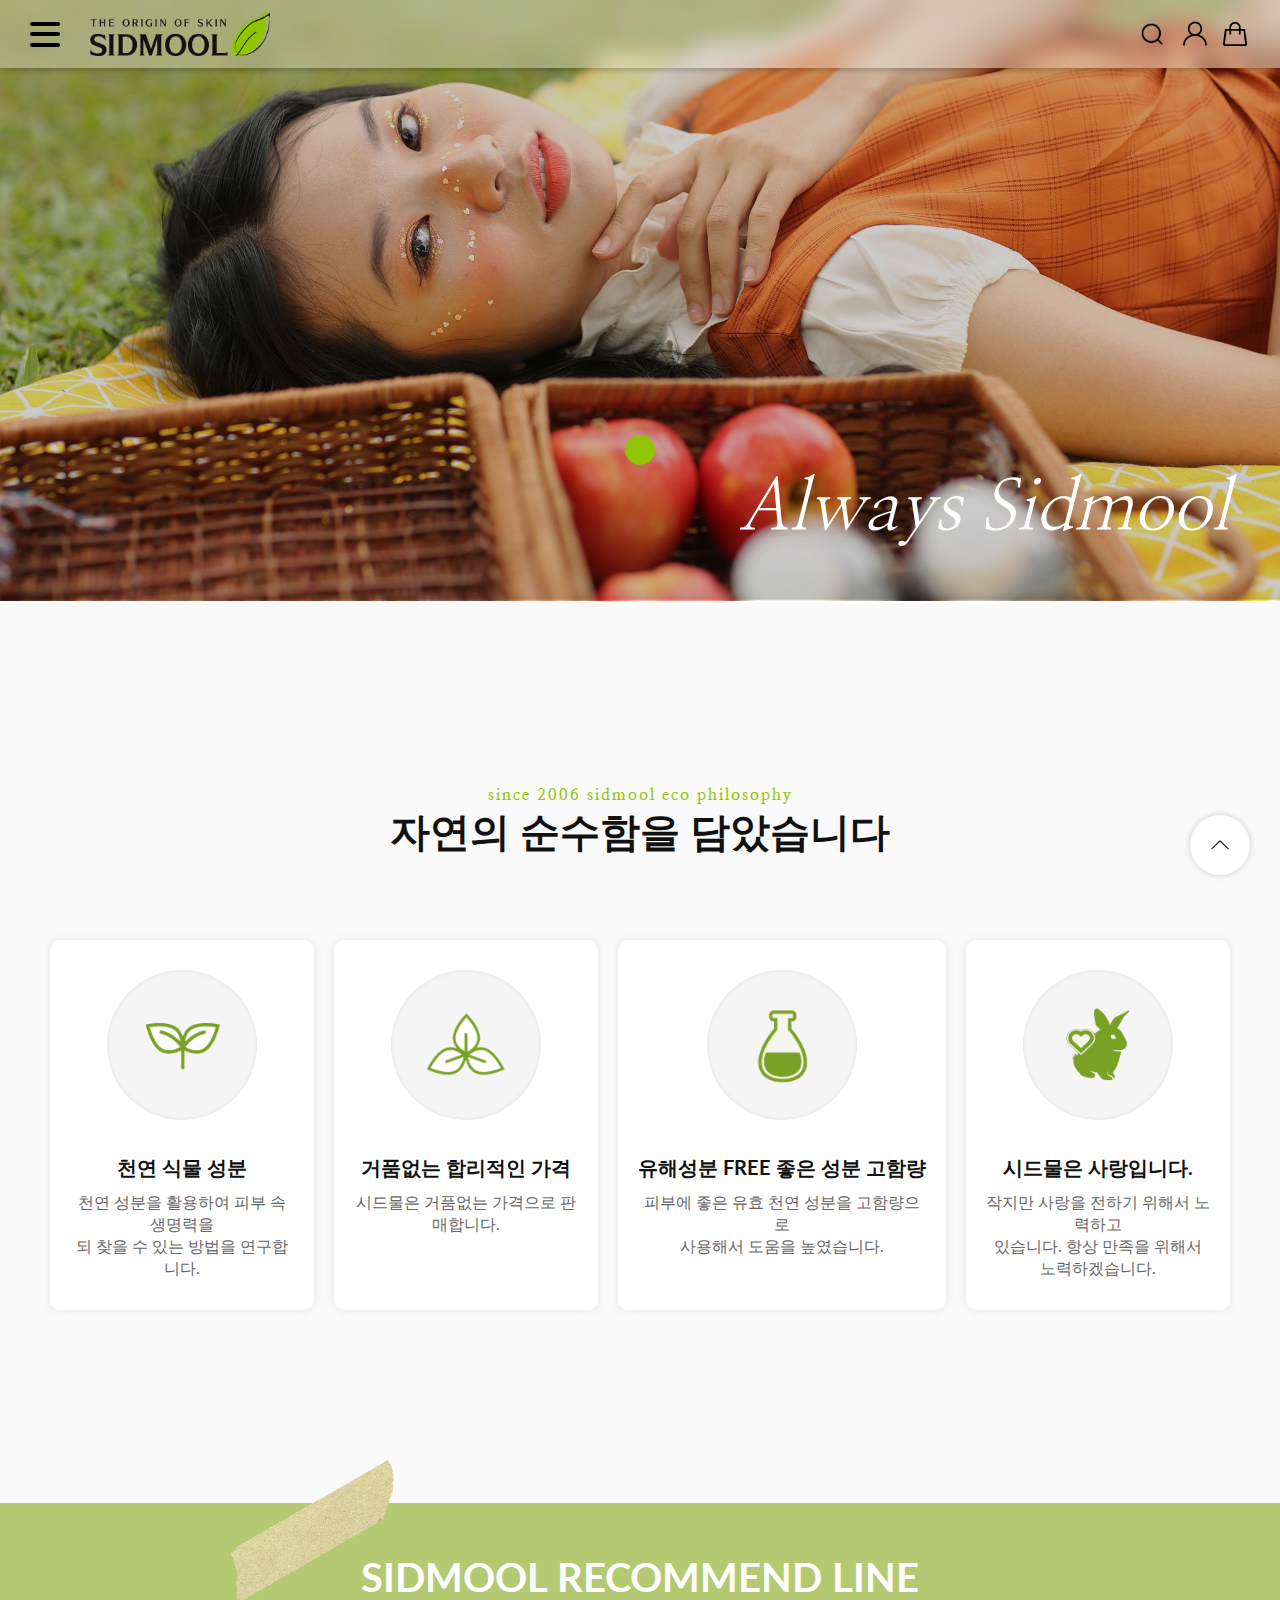
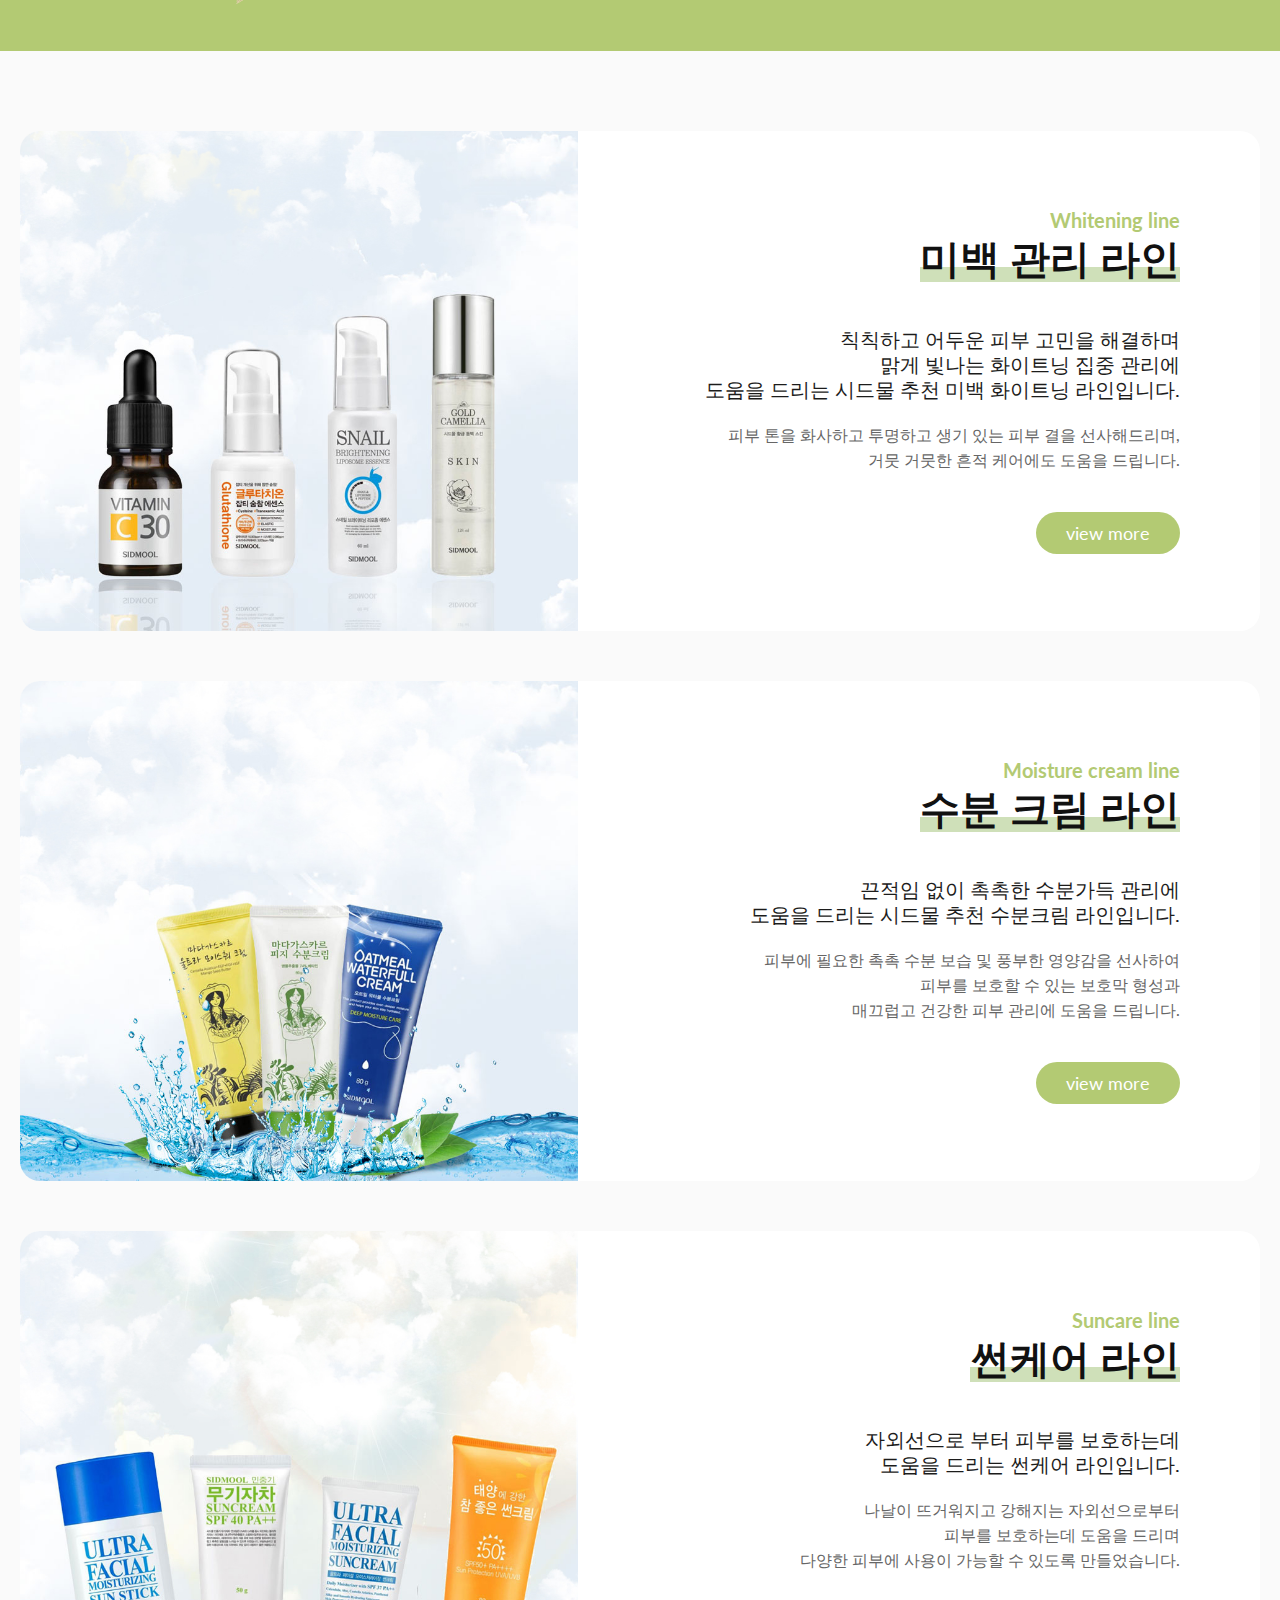
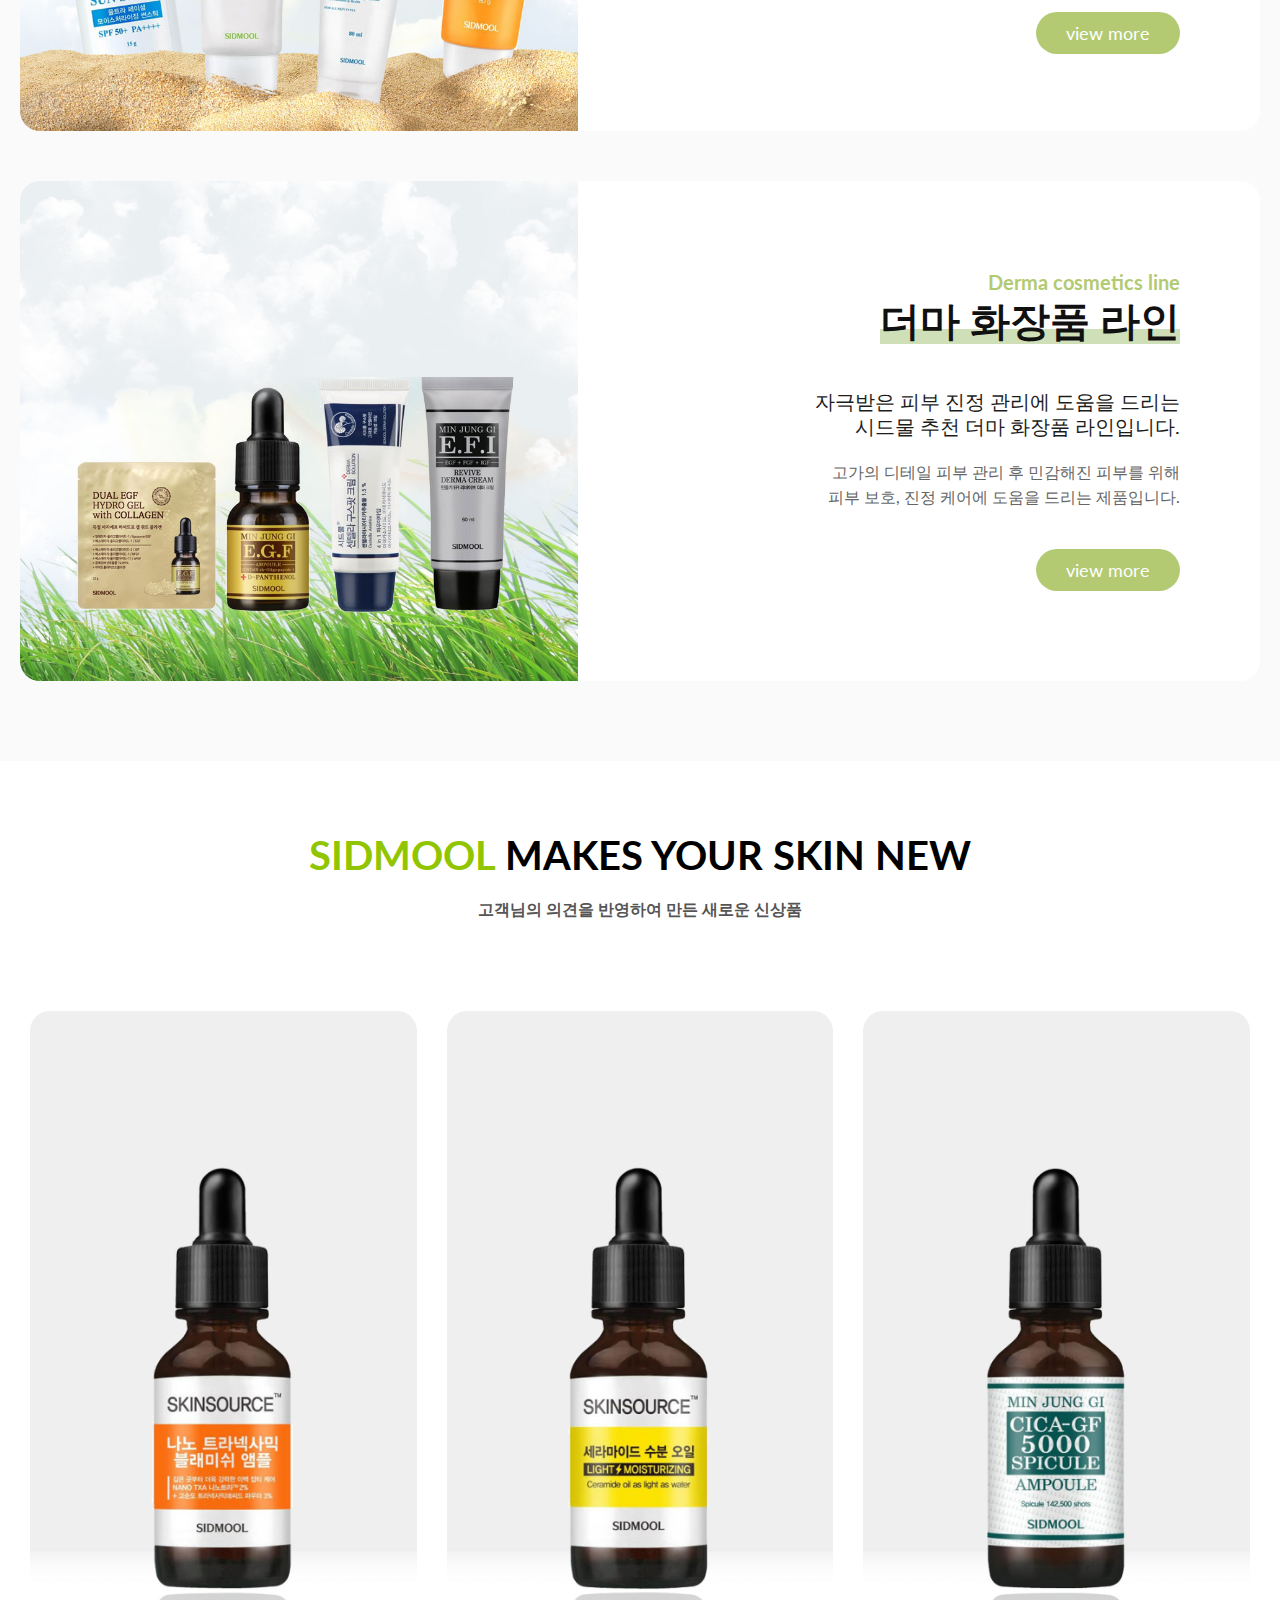
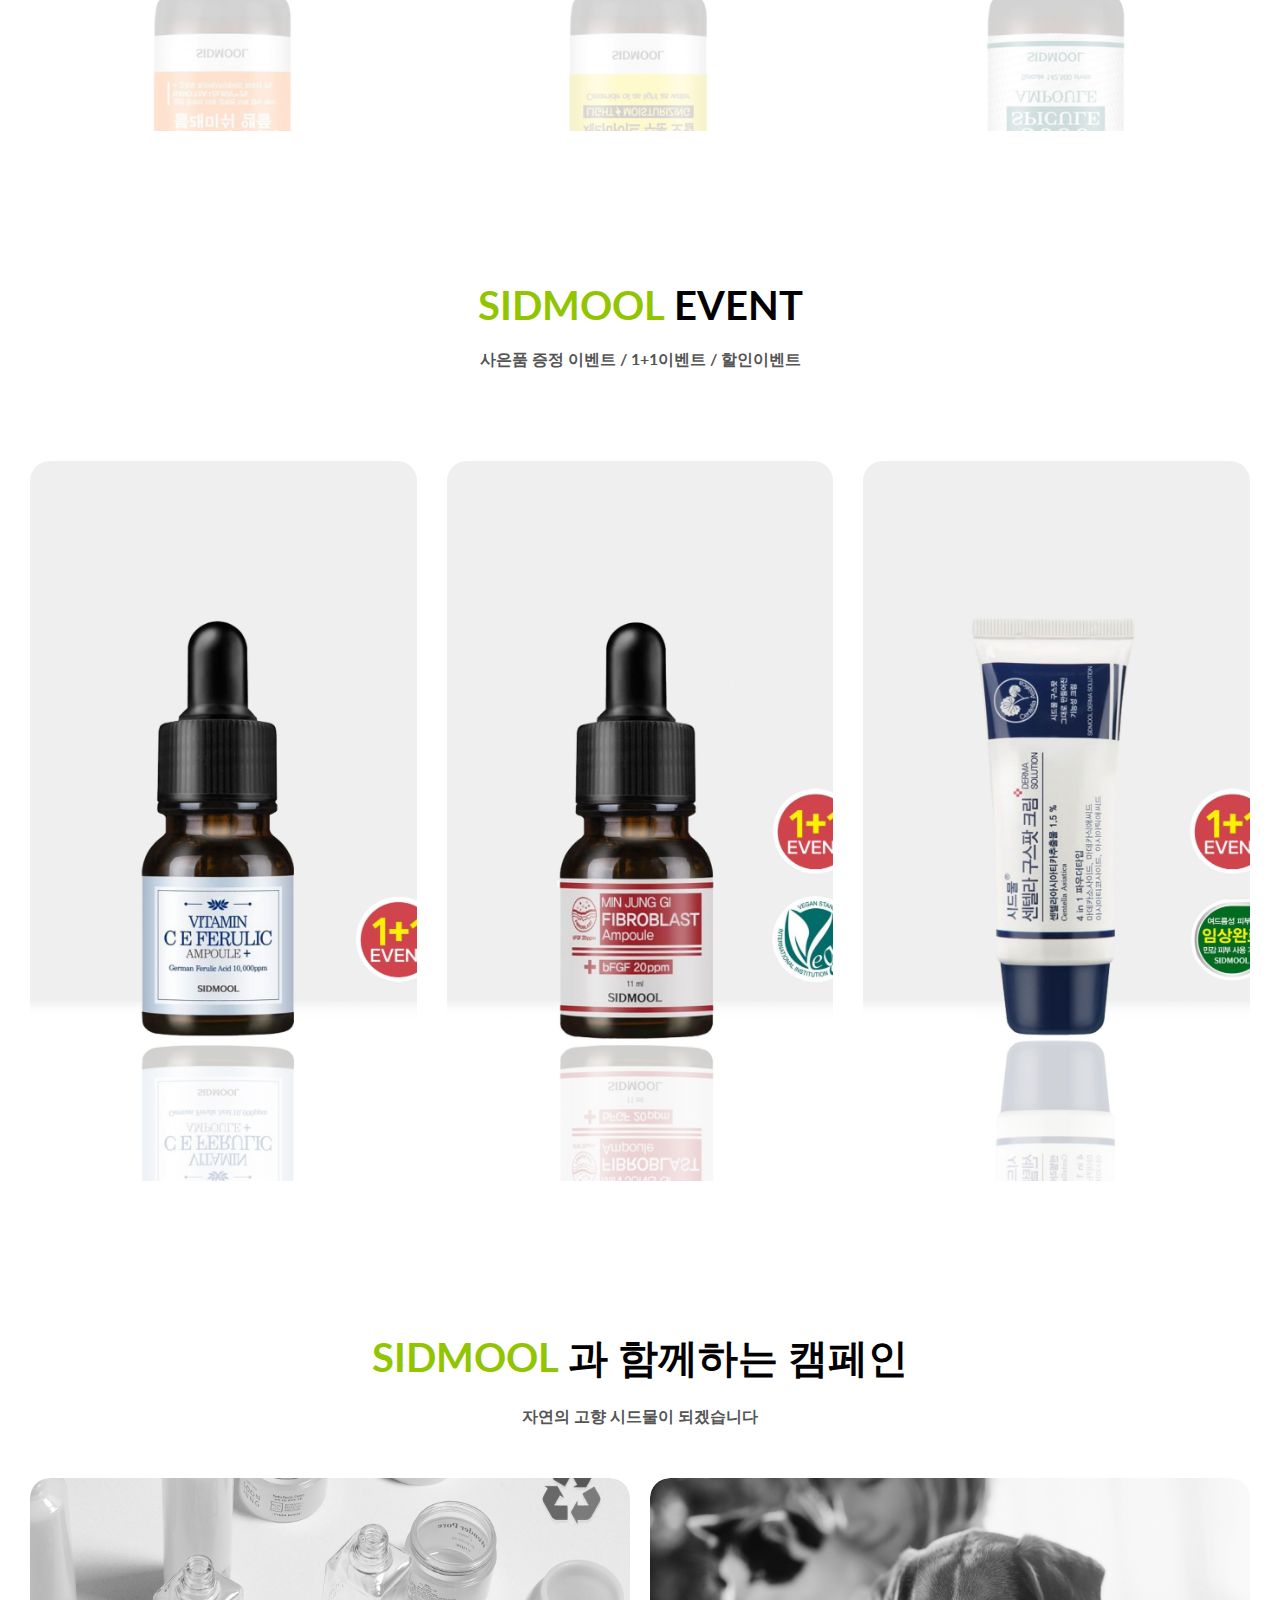
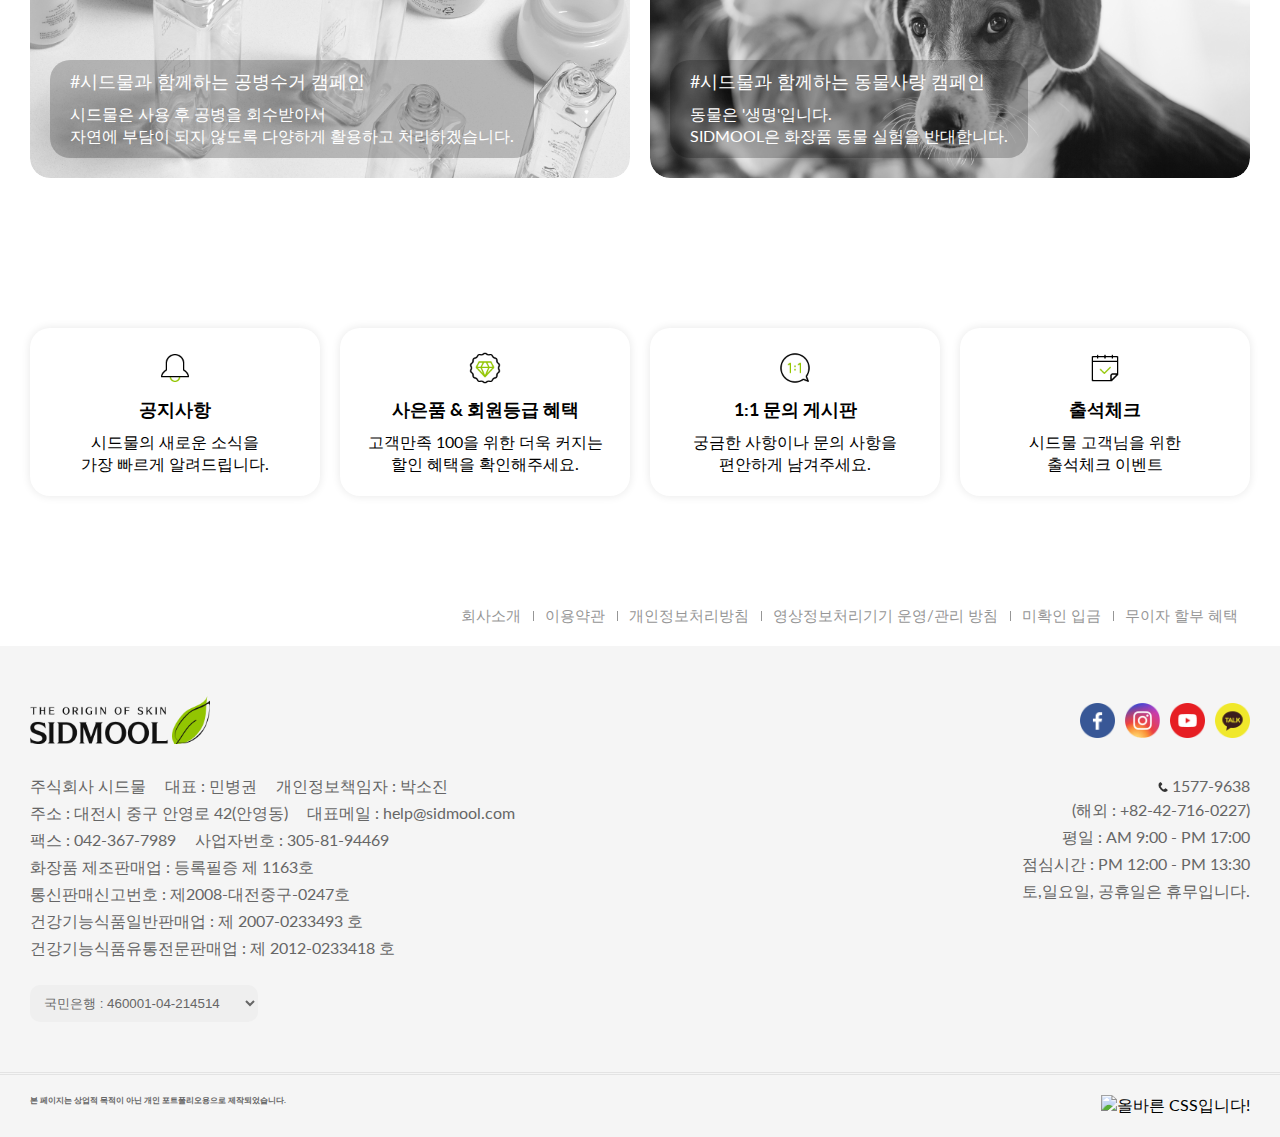
==== commit d443c272: "SDfsge" ====
--- a/index.html
+++ b/index.html
@@ -113,155 +113,157 @@
 
     <!-- main -->
     <main id="main">
-        <div class="main-bg">
-            <img src="./img/main-img.jpg" alt="main-bg">
-            <img src="./img/section3-left-img.jpg" alt="main-bg">
-        </div>
+        <img src="./img/main-img.jpg" alt="main-bg">
+        <span>Always Sidmool</span>
     </main>
-    
+
     <!-- section -->
     <section class="introduce">
-        <div class="introduce-text">
-            <h2>자연의 순수함을 담았습니다</h2>
-            <p>since 2006 sidmool <em>eco philosophy</em></p>
-        </div>
-
-        <div class="introduce-main">
-            <dl>
-                <dt>
-                    <img src="./img/section_introduce-1.png" alt="icon">
-                </dt>
-                <dd class="introduce-subheading">
-                    천연 식물 성분
-                </dd>
-                <dd>
-                    천연 성분을 활용하여 피부 속 생명력을
-                    되찾을 수 있는 방법을 연구합니다.
-                </dd>
-            </dl>
-    
-            <dl>
-                <dt>
-                    <img src="./img/section_introduce-2.png" alt="icon">
-                </dt>
-
-                <dd class="introduce-subheading">
-                    거품없는 합리적인 가격
-                </dd>
-
-                <dd>
-                    시드물은 거품없는 가격으로 판매합니다.
-                </dd>
-            </dl>
-    
-            <dl>
-                <dt>
-                    <img src="./img/section_introduce-3.png" alt="icon">
-                </dt>
-
-                <dd class="introduce-subheading">
-                    유해성분 FREE 좋은 성분 고함량
-                </dd>
-                
-                <dd>피부에 좋은 유효 천연 성분을
-                    고함량으로 사용해서 도움을 높였습니다.
-                </dd>
-            </dl>
-    
-            <dl>
-                <dt>
-                    <img src="./img/section_introduce-4.png" alt="icon">
-                </dt>
-
-                <dd class="introduce-subheading">
-                    시드물은 사랑입니다.
-                </dd>
-
-                <dd>작지만 사랑을 전하기 위해서 노력하고
-                    있습니다. 항상 만족을 위해서 노력하겠습니다.
-                </dd>
-            </dl>
+        <h2>자연의 순수함을 담았습니다</h2>
+
+        <div class="introduce-inner">
+            <ul>
+                <li>
+                    <div></div>
+                    <h4>천연 식물 성분</h4>
+                    <p>
+                        천연 성분을 활용하여 피부 속 생명력을 <br>되 찾을 수 있는
+                        방법을 연구합니다.
+                    </p>
+                </li>
+                <li>
+                    <div></div>
+                    <h4>거품없는 합리적인 가격</h4>
+                    <p>
+                        시드물은 거품없는 가격으로 판매합니다.
+                    </p>
+                </li>
+                <li>
+                    <div></div>
+                    <h4>유해성분 free 좋은 성분 고함량</h4>
+                    <p>
+                        피부에 좋은 유효 천연 성분을 고함량으로<br>
+                        사용해서 도움을 높였습니다.
+                    </p>
+                </li>
+                <li>
+                    <div></div>
+                    <h4>시드물은 사랑입니다.</h4>
+                    <p>작지만 사랑을 전하기 위해서 노력하고<br>
+                        있습니다. 항상 만족을 위해서 노력하겠습니다.
+                    </p>
+                </li>
+            </ul>
         </div>
     </section>
 
     <!-- advertise -->
     <section class="advertise">
-        <div class="advertise-inner">
-            <ul class="advertise-list">
-                <li>
-                    <a href="#none" class="advertise-img">
-                        <img src="./img/section3-1-img.jpg" alt="img">
-                    </a>
-
-                    <div>
-                        <h2>
-                            <em>Whitening</em> Line
-                        </h2>
-
-                        <p>
-                            빛나는 화이트 집중 관리에 도움을 드리는 <br>
-                            시드물 추천 미백 화이트닝 관리 라인입니다.
-                        </p>
-
-                        <button type="button">자세히보기</button>
-                    </div>
-                </li>
-                <li>
-                    <a href="#none" class="advertise-img">
-                        <img src="./img/section3-2-img.jpg" alt="img">
-                    </a>
-
-                    <div>
-                        <h2>
-                            <em>Moisture cream</em> Line
-                        </h2>
-
-                        <p>
-                            끈적임 없이 촉촉한 수분 가득 관리에
-                            도움을 드리는 <br> 시드물 추천 수분크림 관리 라인입니다.
-                        </p>
-
-                        <button type="button">자세히보기</button>
-                    </div>
-                </li>
-                <li>
-                    <a href="#none" class="advertise-img">
-                        <img src="./img/section3-3-img.jpg" alt="img">
-                    </a>
-
-                    <div>
-                        <h2>
-                            <em>Suncare</em> Line
-                        </h2>
-
-                        <p>
-                            자외선으로 부터 피부를 보호하는데 <br>
-                            도움을 드리는 썬 케어 라인입니다.
-                        </p>
-
-                        <button type="button">자세히보기</button>
-                    </div>
-                </li>
-                <li>
-                    <a href="#none" class="advertise-img"> 
-                        <img src="./img/section3-4-img.jpg" alt="img">
-                    </a>
-
-                    <div>
-                        <h2>
-                            <em>Derma cosmatice</em> Line
-                        </h2>
-                        <p>
-                            자극받은 피부 진정 관리에 도움을 드리는 <br>
-                            시드물 추천 더마 화장품 라인입니다.
-                        </p>
-
-                        <button type="button">자세히보기</button>
-                    </div>
-                </li>
-            </ul>
-           
+        <div>
+            <h2>sidmool recommend line</h2>
         </div>
+
+        <ul>
+            <li>
+                <span>
+                </span>
+
+                <div>
+                    <h4>
+                        Whitening line
+                    </h4>
+
+                    <dl>
+                        <dt>미백 관리 라인</dt>
+                        <dd>
+                            칙칙하고 어두운 피부 고민을 해결하며 <br>
+                            맑게 빛나는 화이트닝 집중 관리에 <br>
+                            도움을 드리는 시드물 추천 미백 화이트닝 라인입니다.
+                        </dd>
+                        <dd>
+                            피부 톤을 화사하고 투명하고 생기 있는 피부 결을 선사해드리며,<br>
+                            거뭇 거뭇한 흔적 케어에도 도움을 드립니다. 
+                        </dd>
+                    </dl>
+    
+                    <a href="#none">view more</a>
+                </div>
+            </li>
+            <li>
+                <span>
+                </span>
+
+                <div>
+                    <h4>
+                        Moisture cream line
+                    </h4>
+
+                    <dl>
+                        <dt>수분 크림 라인</dt>
+                        <dd>
+                            끈적임 없이 촉촉한 수분가득 관리에<br>
+                            도움을 드리는 시드물 추천 수분크림 라인입니다. 
+                        </dd>
+                        <dd>
+                            피부에 필요한 촉촉 수분 보습 및 풍부한 영양감을 선사하여<br>
+                            피부를 보호할 수 있는 보호막 형성과<br> 매끄럽고 건강한 피부 관리에
+                            도움을 드립니다.
+                        </dd>
+                    </dl>
+
+                    <a href="#none">view more</a>
+                </div>
+            </li>
+            <li>
+                <span>
+                </span>
+
+                <div>
+                    <h4>
+                        Suncare line
+                    </h4>
+
+                    <dl>
+                        <dt>썬케어 라인</dt>
+                        <dd>
+                            자외선으로 부터 피부를 보호하는데<br>
+                            도움을 드리는 썬케어 라인입니다.
+                        </dd>
+                        <dd>
+                            나날이 뜨거워지고 강해지는 자외선으로부터<br>
+                            피부를 보호하는데 도움을 드리며 <br> 다양한 피부에
+                            사용이 가능할 수 있도록 만들었습니다.
+                        </dd>
+                    </dl>
+    
+                    <a href="#none">view more</a>
+                </div>
+            </li>
+            <li>
+                <span>
+                </span>
+
+                <div>
+                    <h4>
+                        Derma cosmetics line
+                    </h4>
+
+                    <dl>
+                        <dt>더마 화장품 라인</dt>
+                        <dd>
+                            자극받은 피부 진정 관리에 도움을 드리는<br>
+                            시드물 추천 더마 화장품 라인입니다. 
+                        </dd>
+                        <dd>
+                            고가의 디테일 피부 관리 후 민감해진 피부를 위해<br>
+                            피부 보호, 진정 케어에 도움을 드리는 제품입니다.
+                        </dd>
+                    </dl>
+    
+                    <a href="#none">view more</a>
+                </div>
+            </li>
+        </ul>
     </section>
 
     <!-- recommend -->
--- a/css/index.min.css
+++ b/css/index.min.css
@@ -1,6 +1,7 @@
 @charset "UTF-8";
 /* media */
 /* font */
+@import url("https://fonts.googleapis.com/css2?family=Nanum+Myeongjo:wght@400;700;800&display=swap");
 @font-face {
   font-family: "KyoboHandwriting2020A";
   src: url("https://cdn.jsdelivr.net/gh/projectnoonnu/noonfonts_2112@1.0/KyoboHandwriting2020A.woff") format("woff");
@@ -134,14 +135,31 @@
   transform: scale(2);
 }
 
+@keyframes letter {
+  0% {
+    letter-spacing: 0.15rem;
+  }
+  100% {
+    letter-spacing: 0.1rem;
+  }
+}
+@keyframes up {
+  0% {
+    transform: translateY(0%);
+  }
+  100% {
+    transform: translateY(-15%);
+  }
+}
 #header {
   position: fixed;
   top: 0;
   width: 100%;
   padding: 0 3rem;
   box-sizing: border-box;
-  background-color: rgb(255, 255, 255);
+  background-color: rgba(255, 255, 255, 0.3);
   box-shadow: 0 0 0.8rem 0 rgba(0, 0, 0, 0.3921568627);
+  backdrop-filter: blur(1rem);
   z-index: 1999;
   /* desktop */
 }
@@ -323,7 +341,7 @@
   box-sizing: border-box;
   opacity: 0;
   visibility: hidden;
-  background-color: rgba(255, 255, 255, 0.937254902);
+  background-color: rgba(0, 0, 0, 0.4);
   transition: opacity 0.2s ease-in, visibility 0.2s ease-in;
   -webkit-transition: opacity 0.2s ease-in, visibility 0.2s ease-in;
   -moz-transition: opacity 0.2s ease-in, visibility 0.2s ease-in;
@@ -345,9 +363,6 @@
   border: none;
   outline: none;
   border-radius: 2rem;
-}
-.search-form form fieldset:hover legend {
-  color: #92c501;
 }
 .search-form form fieldset legend {
   padding: 0 0 2rem 0;
@@ -356,6 +371,7 @@
   -webkit-transition: color 0.2s ease-in;
   -moz-transition: color 0.2s ease-in;
   -o-transition: color 0.2s ease-in;
+  color: #fff;
   font-size: 2rem;
   font-style: italic;
   /* mobile */
@@ -372,7 +388,8 @@
   border: none;
   outline: none;
   border-radius: 2rem;
-  box-shadow: 0 0 2px 0 #92c501;
+  box-shadow: 0 0 0.2rem 0 #92c501;
+  background-color: rgba(255, 255, 255, 0.8);
   /* mobile */
 }
 @media screen and (max-width: 600px) {
@@ -473,7 +490,6 @@
   height: 100vh;
   padding: 0 3rem;
   box-sizing: border-box;
-  opacity: 0;
   /* desktop */
 }
 @media screen and (max-width: 1200px) {
@@ -511,34 +527,20 @@
 
 /* main */
 #main {
-  width: 100%;
-  height: 100vh;
-}
-#main .main-bg {
-  width: 100%;
-  height: 100%;
-}
-#main .main-bg img {
-  width: 100%;
-  height: 100%;
-  object-fit: cover;
-}
-#main .main-bg img:nth-of-type(1) {
-  /* mobile */
-}
-@media screen and (max-width: 600px) {
-  #main .main-bg img:nth-of-type(1) {
-    display: none;
-  }
-}
-#main .main-bg img:nth-of-type(2) {
-  display: none;
-  /* mobile */
-}
-@media screen and (max-width: 600px) {
-  #main .main-bg img:nth-of-type(2) {
-    display: block;
-  }
+  position: relative;
+}
+#main img {
+  max-width: 100%;
+}
+#main span {
+  position: absolute;
+  right: 5rem;
+  bottom: 5rem;
+  font-size: 7rem;
+  font-family: "Nanum Myeongjo";
+  font-style: italic;
+  color: #fff;
+  text-transform: none;
 }
 
 /* introduce */
@@ -546,107 +548,105 @@
   display: flex;
   flex-direction: column;
   justify-content: center;
-  box-sizing: border-box;
-  text-align: center;
-  /* desktop */
-}
-@media screen and (max-width: 1200px) {
-  .introduce {
-    height: auto;
-    padding: 10rem 2rem;
-  }
-}
-.introduce-text {
-  height: 20%;
-}
-.introduce-text h2 {
-  margin: 0 0 2rem 0;
-}
-.introduce-text p {
-  text-transform: uppercase;
-}
-.introduce-text p em {
+  background-color: #fafafa;
+  /* desktop */
+}
+.introduce h2 {
+  padding: 1rem 0 6rem 0;
+  box-sizing: border-box;
+  color: #111111;
+}
+.introduce h2::before {
+  content: "since 2006 sidmool eco philosophy";
+  display: block;
+  text-transform: none;
   color: #92c501;
-}
-.introduce-main {
+  font-size: 1.6rem;
+  font-family: "Nanum Myeongjo";
+  letter-spacing: 0.2rem;
+  animation: letter 1s linear infinite alternate-reverse;
+}
+.introduce-inner {
+  margin: 0 auto;
+  padding: 2rem;
+  box-sizing: border-box;
+  /* desktop */
+  /* mobile */
+}
+.introduce-inner ul {
   display: grid;
   grid-template-columns: repeat(4, 1fr);
-  gap: 1rem;
-  margin: 0 0 3rem 0;
-  /* desktop */
-  /* mobile */
-}
-@media screen and (max-width: 1200px) {
-  .introduce-main {
-    grid-template-columns: repeat(2, 1fr);
-    gap: 2rem;
-    margin: 3rem 0 0 0;
-  }
-}
-@media screen and (max-width: 767px) {
-  .introduce-main {
-    grid-template-columns: repeat(1, 1fr);
-  }
-}
-.introduce-main dl {
-  padding: 4rem 3rem;
-  box-sizing: border-box;
-  background-color: #f5f6ee;
-  border-radius: 2rem;
-  /* desktop */
-}
-@media screen and (max-width: 1200px) {
-  .introduce-main dl {
-    padding: 4rem 2rem;
-  }
-}
-.introduce-main dl:hover img {
-  transform: scale(1.1);
-}
-.introduce-main dl dt img {
-  width: 7rem;
-  height: 7rem;
-  object-fit: cover;
-  transition: transform 0.2s ease-in;
-  -webkit-transition: transform 0.2s ease-in;
-  -moz-transition: transform 0.2s ease-in;
-  -o-transition: transform 0.2s ease-in;
-}
-.introduce-main dl dd:nth-of-type(1) {
+  gap: 2rem;
+  text-align: center;
+}
+.introduce-inner ul li {
+  display: flex;
+  flex-direction: column;
+  align-items: center;
+  justify-content: flex-start;
+  padding: 3rem 2rem;
+  border-radius: 1rem;
+  background-color: #fff;
+  box-sizing: border-box;
+  box-shadow: 0 0 1rem 0 rgba(0, 0, 0, 0.098);
+}
+.introduce-inner ul li:hover div::after {
+  width: 10rem;
+  height: 10rem;
+}
+.introduce-inner ul li:hover h4 {
+  transform: translateY(-15%);
+}
+.introduce-inner ul li:hover p {
+  animation: up 0.2s forwards;
+  animation-delay: 0.1s;
+}
+.introduce-inner ul li:nth-of-type(1) div::after {
+  background: url(../img/section_introduce-1.png) center center no-repeat;
+  background-size: contain;
+}
+.introduce-inner ul li:nth-of-type(2) div::after {
+  background: url(../img/section_introduce-2.png) center center no-repeat;
+  background-size: contain;
+}
+.introduce-inner ul li:nth-of-type(3) div::after {
+  background: url(../img/section_introduce-3.png) center center no-repeat;
+  background-size: contain;
+}
+.introduce-inner ul li:nth-of-type(4) div::after {
+  background: url(../img/section_introduce-4.png) center center no-repeat;
+  background-size: contain;
+}
+.introduce-inner ul li div {
+  position: relative;
+  width: 15rem;
+  height: 15rem;
+  margin: 0 0 2.5rem 0;
+  border-radius: 50%;
+  background-color: #f5f5f5;
+  box-shadow: inset 0 0 0.5rem 0 rgba(0, 0, 0, 0.0862745098);
+}
+.introduce-inner ul li div::after {
+  content: "";
+  position: absolute;
+  left: 50%;
+  top: 50%;
+  transform: translate(-50%, -50%);
+  width: 8rem;
+  height: 8rem;
+  transition: width 0.2s ease, height 0.2s ease;
+}
+.introduce-inner ul li h4 {
+  padding: 1rem 0;
+  box-sizing: border-box;
+  font-size: 2rem;
+  text-transform: uppercase;
   white-space: nowrap;
-}
-.introduce-main dl dd:nth-of-type(2) {
-  font-size: 1.8rem;
-  margin: 2rem 0 0 0;
-  /* desktop */
-  /* tablet */
-  /* mobile */
-  /* mobile */
-}
-@media screen and (max-width: 1200px) {
-  .introduce-main dl dd:nth-of-type(2) {
-    font-size: 1.7rem;
-  }
-}
-@media screen and (max-width: 980px) {
-  .introduce-main dl dd:nth-of-type(2) {
-    font-size: 1.6rem;
-  }
-}
-@media screen and (max-width: 767px) {
-  .introduce-main dl dd:nth-of-type(2) {
-    margin: 1rem 0 0 0;
-  }
-}
-@media screen and (max-width: 600px) {
-  .introduce-main dl dd:nth-of-type(2) {
-    font-size: 1.5rem;
-  }
-}
-@media screen and (max-width: 320px) {
-  .introduce-main dl dd:nth-of-type(2) {
-    font-size: 1.2rem;
-  }
+  color: #111111;
+  transition: transform 0.2s ease;
+}
+.introduce-inner ul li p {
+  color: #666666;
 }
 .introduce-subheading {
   margin: 2rem 0 0 0;
@@ -673,145 +673,183 @@
 
 /* advertise */
 .advertise {
+  padding: 0 0 8rem 0;
+  margin: 0 0 7rem 0;
+  box-sizing: border-box;
   height: auto;
-  opacity: inherit;
-}
-.advertise-inner {
-  padding: 3rem;
-  box-sizing: border-box;
+  background-color: #fafafa;
+}
+.advertise > div {
+  margin: 0 0 8rem 0;
+  text-align: center;
+  background-color: #b3ca73;
+}
+.advertise > div h2 {
+  display: inline-block;
+  position: relative;
+  padding: 5rem 0;
+  box-sizing: border-box;
+  color: #fff;
+  text-align: center;
+}
+.advertise > div h2::before {
+  content: "";
+  display: inline-block;
+  position: absolute;
+  left: -17rem;
+  top: -10rem;
+  width: 25rem;
+  height: 25rem;
+  background: url(../img/section3-deco.png) center center no-repeat;
+  background-size: contain;
+  transform: rotate(-30deg);
+}
+.advertise > div h2::after {
+  content: "";
+  display: inline-block;
+  position: absolute;
+  right: -20rem;
+  top: -5rem;
+  width: 20rem;
+  height: 20rem;
+  background: url(../img/section3-deco2.png) center center no-repeat;
+  background-size: contain;
+}
+.advertise ul {
+  display: grid;
+  grid-template-columns: repeat(1, 1fr);
+  row-gap: 5rem;
+  max-width: 124rem;
   margin: 0 auto;
-  /* desktop */
-}
-@media screen and (max-width: 1200px) {
-  .advertise-inner {
-    padding: 0rem;
-  }
-}
-.advertise-list {
-  /* mobile */
-}
-.advertise-list li {
+}
+.advertise ul li {
   display: flex;
-  align-items: center;
-  margin: 0 0 10rem 0;
+  justify-content: space-between;
+  border-radius: 2rem;
+  background-color: #fff;
+}
+.advertise ul li:nth-of-type(1) span {
+  background: url(../img/section3-1-img.jpg) center center no-repeat;
+  background-size: cover;
+}
+.advertise ul li:nth-of-type(1) span::after {
+  background: url(../img/section3-deco-3.png) center center no-repeat;
+  background-size: contain;
+}
+.advertise ul li:nth-of-type(2) span {
+  background: url(../img/section3-2-img.jpg) center center no-repeat;
+  background-size: cover;
+}
+.advertise ul li:nth-of-type(2) span::after {
+  background: url(../img/section3-deco-4.png) center center no-repeat;
+  background-size: contain;
+}
+.advertise ul li:nth-of-type(3) span {
+  background: url(../img/section3-3-img.jpg) center center no-repeat;
+  background-size: cover;
+}
+.advertise ul li:nth-of-type(3) span::after {
+  background: url(../img/section3-deco-5.png) center center no-repeat;
+  background-size: contain;
+}
+.advertise ul li:nth-of-type(4) span {
+  background: url(../img/section3-4-img.jpg) center center no-repeat;
+  background-size: cover;
+}
+.advertise ul li:nth-of-type(4) span::after {
+  right: 1rem;
+  width: 18rem;
+  height: 15rem;
+  background: url(../img/section3-deco-6.png) center center no-repeat;
+  background-size: contain;
+}
+.advertise ul li > span {
+  position: relative;
+  width: 45%;
+  height: 50rem;
+  border-top-left-radius: 2rem;
+  border-bottom-left-radius: 2rem;
+  transition: transform 0.2s ease, border-radius 0.2s ease;
+}
+.advertise ul li > span:hover {
+  transform: scale(1.05);
+  border-radius: 50%;
+  box-shadow: 0 0 1rem 0 rgba(0, 0, 0, 0.1607843137);
+}
+.advertise ul li > span:hover::after {
+  opacity: 1;
+  animation: up 0.3s forwards;
+}
+.advertise ul li > span::after {
+  content: "";
+  display: inline-block;
+  position: absolute;
+  right: 3.5rem;
+  top: 3rem;
+  width: 11rem;
+  height: 11rem;
   opacity: 0;
   transition: opacity 0.2s ease;
-  /* mobile */
-}
-@media screen and (max-width: 767px) {
-  .advertise-list li {
-    flex-direction: column-reverse;
-    margin: 0 0 5rem 0;
-  }
-}
-.advertise-list li:hover img {
-  transform: scale(1.01);
-}
-.advertise-list li a {
+}
+.advertise ul li > div {
+  display: flex;
+  flex-direction: column;
+  align-items: end;
+  justify-content: center;
   width: 50%;
-  padding: 3rem;
-  box-sizing: border-box;
-  border-radius: 2rem;
-  overflow: hidden;
-  /* tablet */
-  /* mobile */
-  /* mobile */
-}
-@media screen and (max-width: 980px) {
-  .advertise-list li a {
-    padding: 0rem;
-  }
-}
-@media screen and (max-width: 767px) {
-  .advertise-list li a {
-    width: 100%;
-    padding: 5rem;
-  }
-}
-@media screen and (max-width: 600px) {
-  .advertise-list li a {
-    width: 100%;
-    padding: 3rem;
-  }
-}
-@media screen and (max-width: 320px) {
-  .advertise-list li a {
-    padding: 2rem;
-  }
-}
-.advertise-list li a img {
-  width: 100%;
-  height: 100%;
-  object-fit: cover;
-  border-radius: 2rem;
-  transition: transform 0.2s ease-in;
-}
-.advertise-list li:nth-of-type(2), .advertise-list li:nth-of-type(4) {
-  flex-direction: row-reverse;
-  /* mobile */
-}
-@media screen and (max-width: 767px) {
-  .advertise-list li:nth-of-type(2), .advertise-list li:nth-of-type(4) {
-    flex-direction: column-reverse;
-  }
-}
-.advertise-list li div {
-  width: 50%;
-  padding: 3rem;
-  box-sizing: border-box;
+  padding: 0 8rem 0 0;
+  box-sizing: border-box;
+  text-align: end;
+}
+.advertise ul li h4 {
+  font-size: 2rem;
+  color: #b3ca73;
+}
+.advertise ul li dl dt {
+  display: inline-block;
+  position: relative;
+  padding: 0 0 4rem 0;
+  box-sizing: border-box;
+  font-size: 4rem;
+  font-weight: 600;
+  text-transform: uppercase;
+  color: #111111;
+  z-index: 0;
+}
+.advertise ul li dl dt::before {
+  content: "";
+  display: inline-block;
+  position: absolute;
+  left: 0;
+  top: 3.5rem;
+  width: 100%;
+  height: 1.5rem;
+  background-color: #cfe0b9;
+  z-index: -1;
+}
+.advertise ul li dl dd {
+  line-height: 2.5rem;
+}
+.advertise ul li dl dd:nth-of-type(1) {
+  font-size: 2rem;
+  color: #1c1c1b;
+}
+.advertise ul li dl dd:nth-of-type(2) {
+  margin: 2rem 0 4rem 0;
+  color: #666666;
+}
+.advertise ul li a {
+  font-size: 1.8rem;
+  padding: 1rem 3rem;
+  box-sizing: border-box;
+  background-color: #b3ca73;
+  color: #fff;
   text-align: center;
-  /* tablet */
-  /* mobile */
-}
-@media screen and (max-width: 980px) {
-  .advertise-list li div {
-    padding: 2rem;
-  }
-}
-@media screen and (max-width: 767px) {
-  .advertise-list li div {
-    width: 100%;
-    padding: 0rem;
-    margin: 0 0 3rem 0;
-  }
-}
-.advertise-list li div h2 em {
-  color: #92c501;
-}
-.advertise-list li div p {
-  margin: 3rem 0 0 0;
-  color: #555555;
-  /* mobile */
-}
-@media screen and (max-width: 767px) {
-  .advertise-list li div p {
-    margin: 2rem 0 0 0;
-  }
-}
-.advertise-list li div button {
-  padding: 1rem 1.2rem;
-  margin: 5rem 0 0 0;
-  box-sizing: border-box;
-  border-radius: 2rem;
-  background-color: #d9d9d9;
-  color: #fff;
-  font-weight: 600;
-  transition: background-color 0.2s ease-in;
-  /* mobile */
-  /* mobile */
-}
-.advertise-list li div button:hover {
-  background-color: #92c501;
-}
-@media screen and (max-width: 767px) {
-  .advertise-list li div button {
-    margin: 2rem 0 0 0;
-  }
-}
-@media screen and (max-width: 600px) {
-  .advertise-list li div button {
-    padding: 1rem;
-  }
+  border-radius: 4rem;
+  transition: transform 0.2s ease;
+}
+.advertise ul li a:hover {
+  transform: translateY(-10%);
 }
 
 /* recommend */
@@ -1254,7 +1292,7 @@
   padding: 2rem;
   box-sizing: border-box;
   border-radius: 2rem;
-  box-shadow: 0 0 0.8rem 0 rgb(218, 218, 218);
+  box-shadow: 0 0 1rem 0 rgba(0, 0, 0, 0.098);
   transition: transform 0.2s ease-in;
   -webkit-transition: transform 0.2s ease-in;
   -moz-transition: transform 0.2s ease-in;
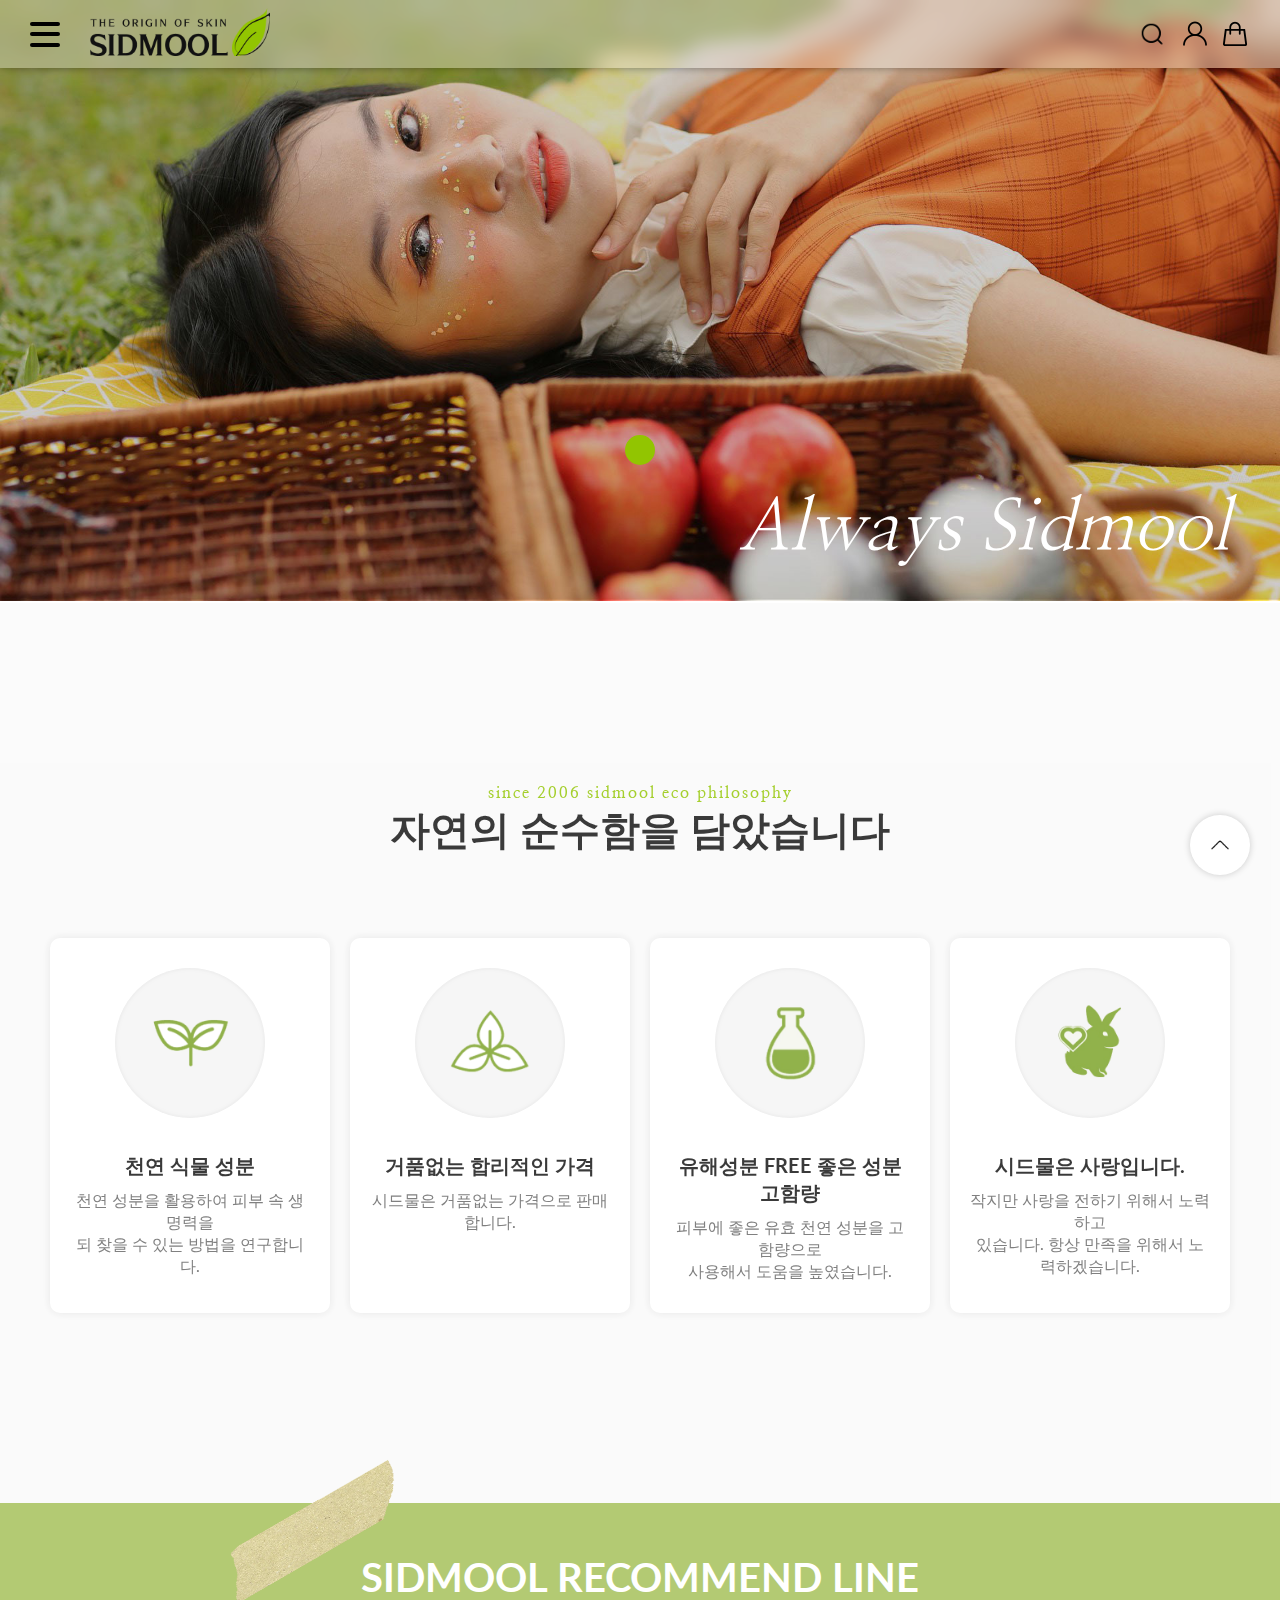
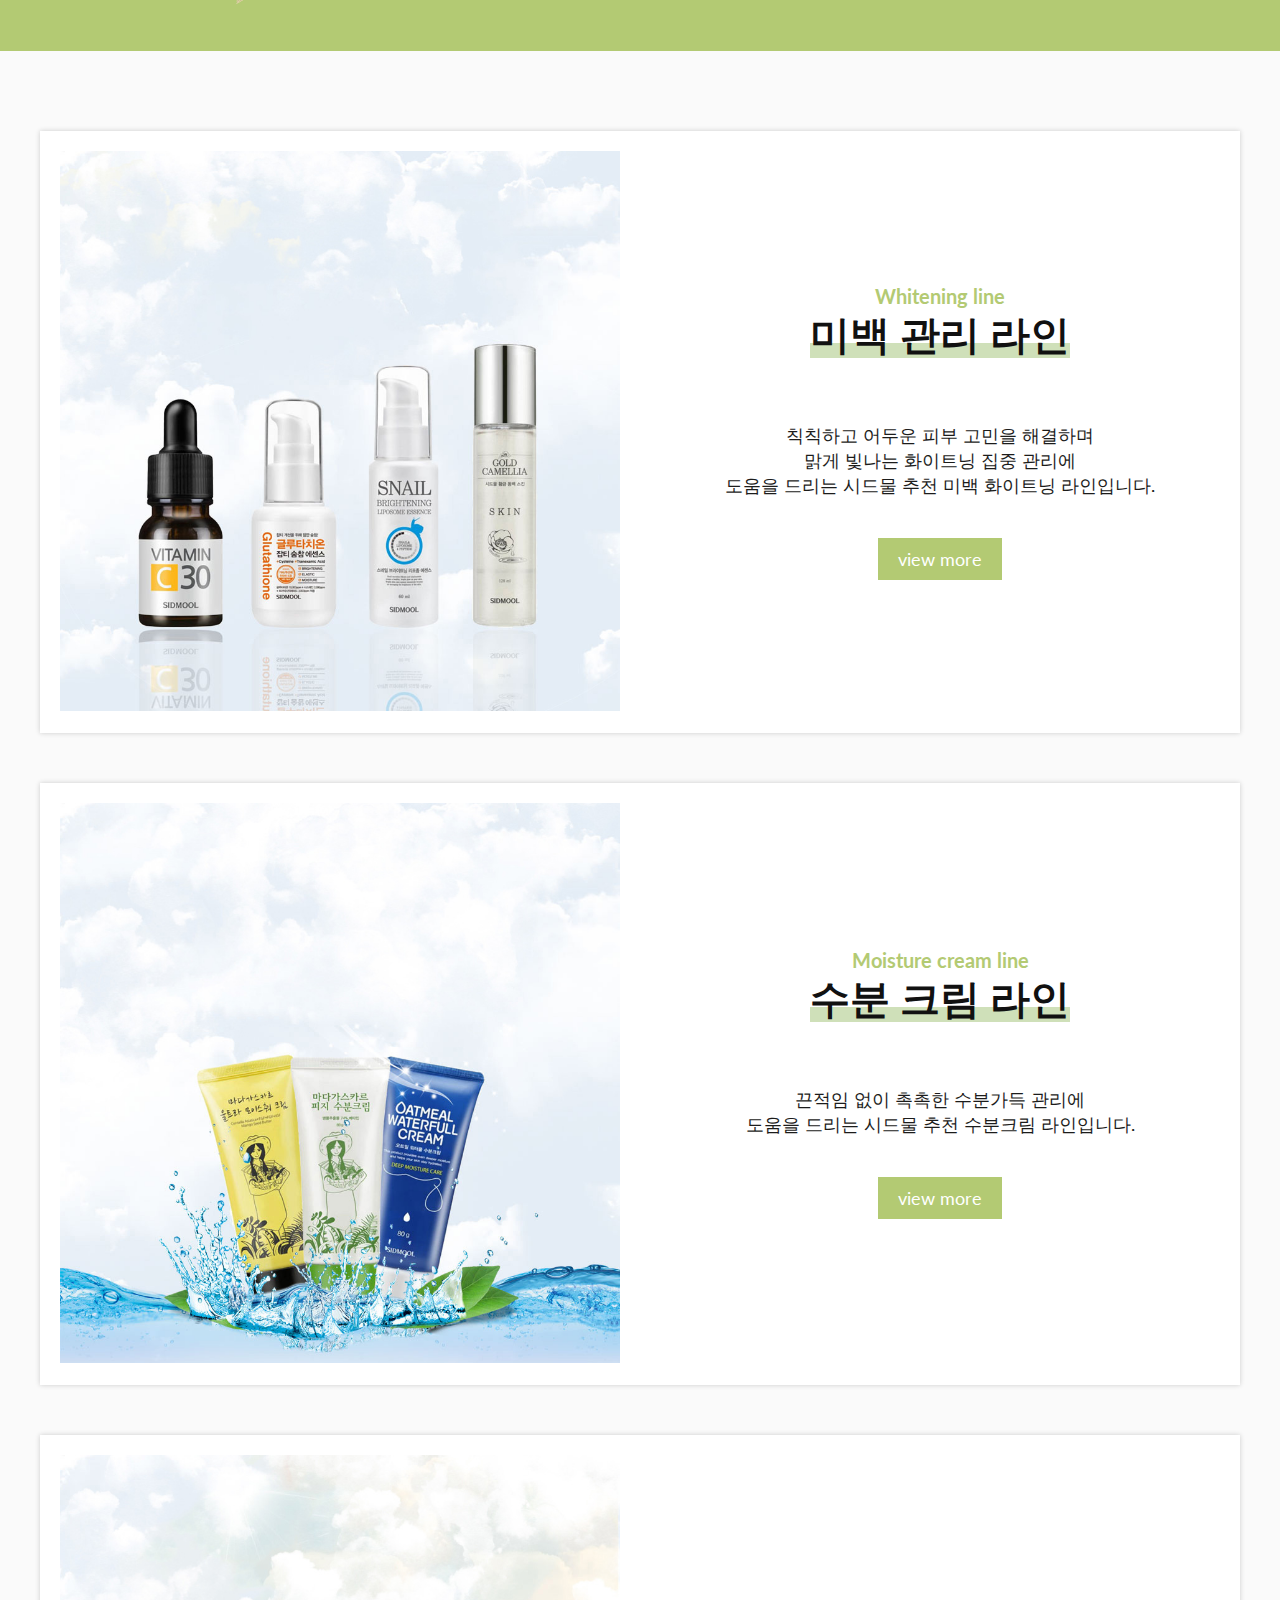
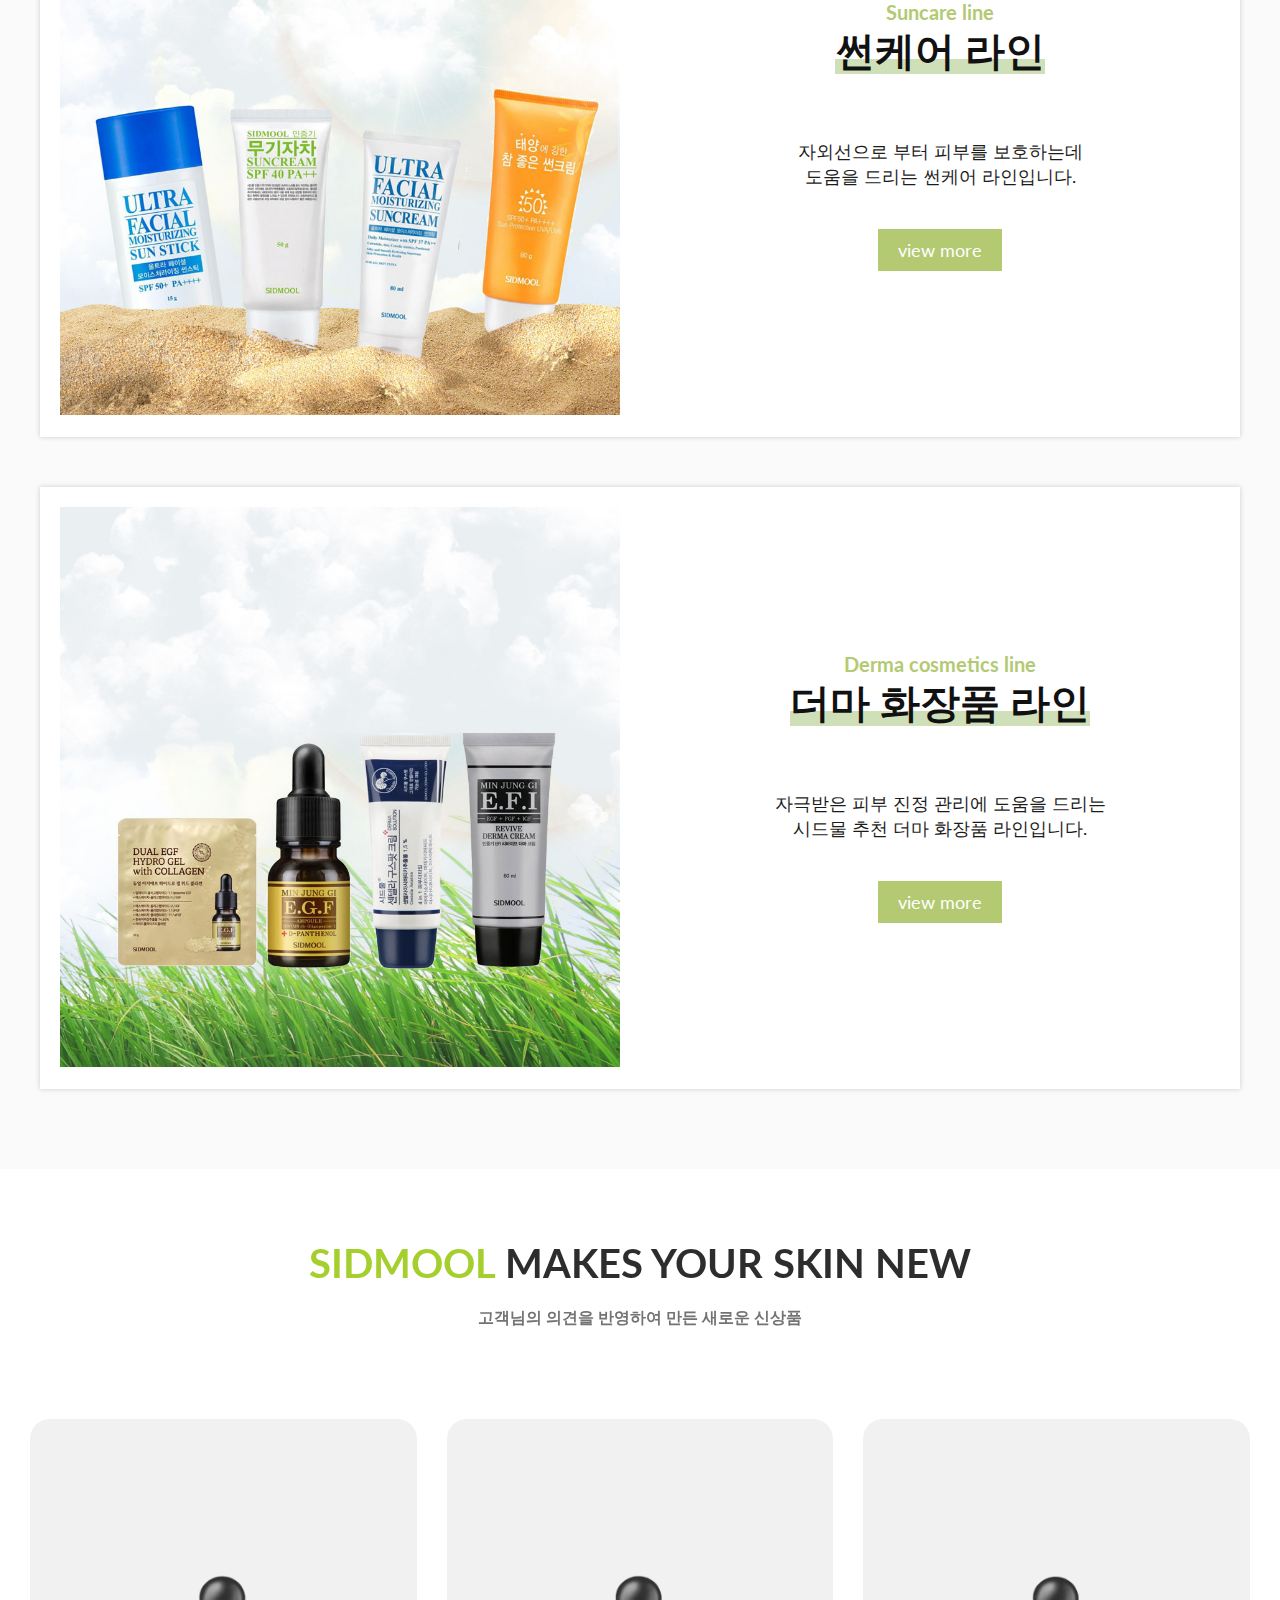
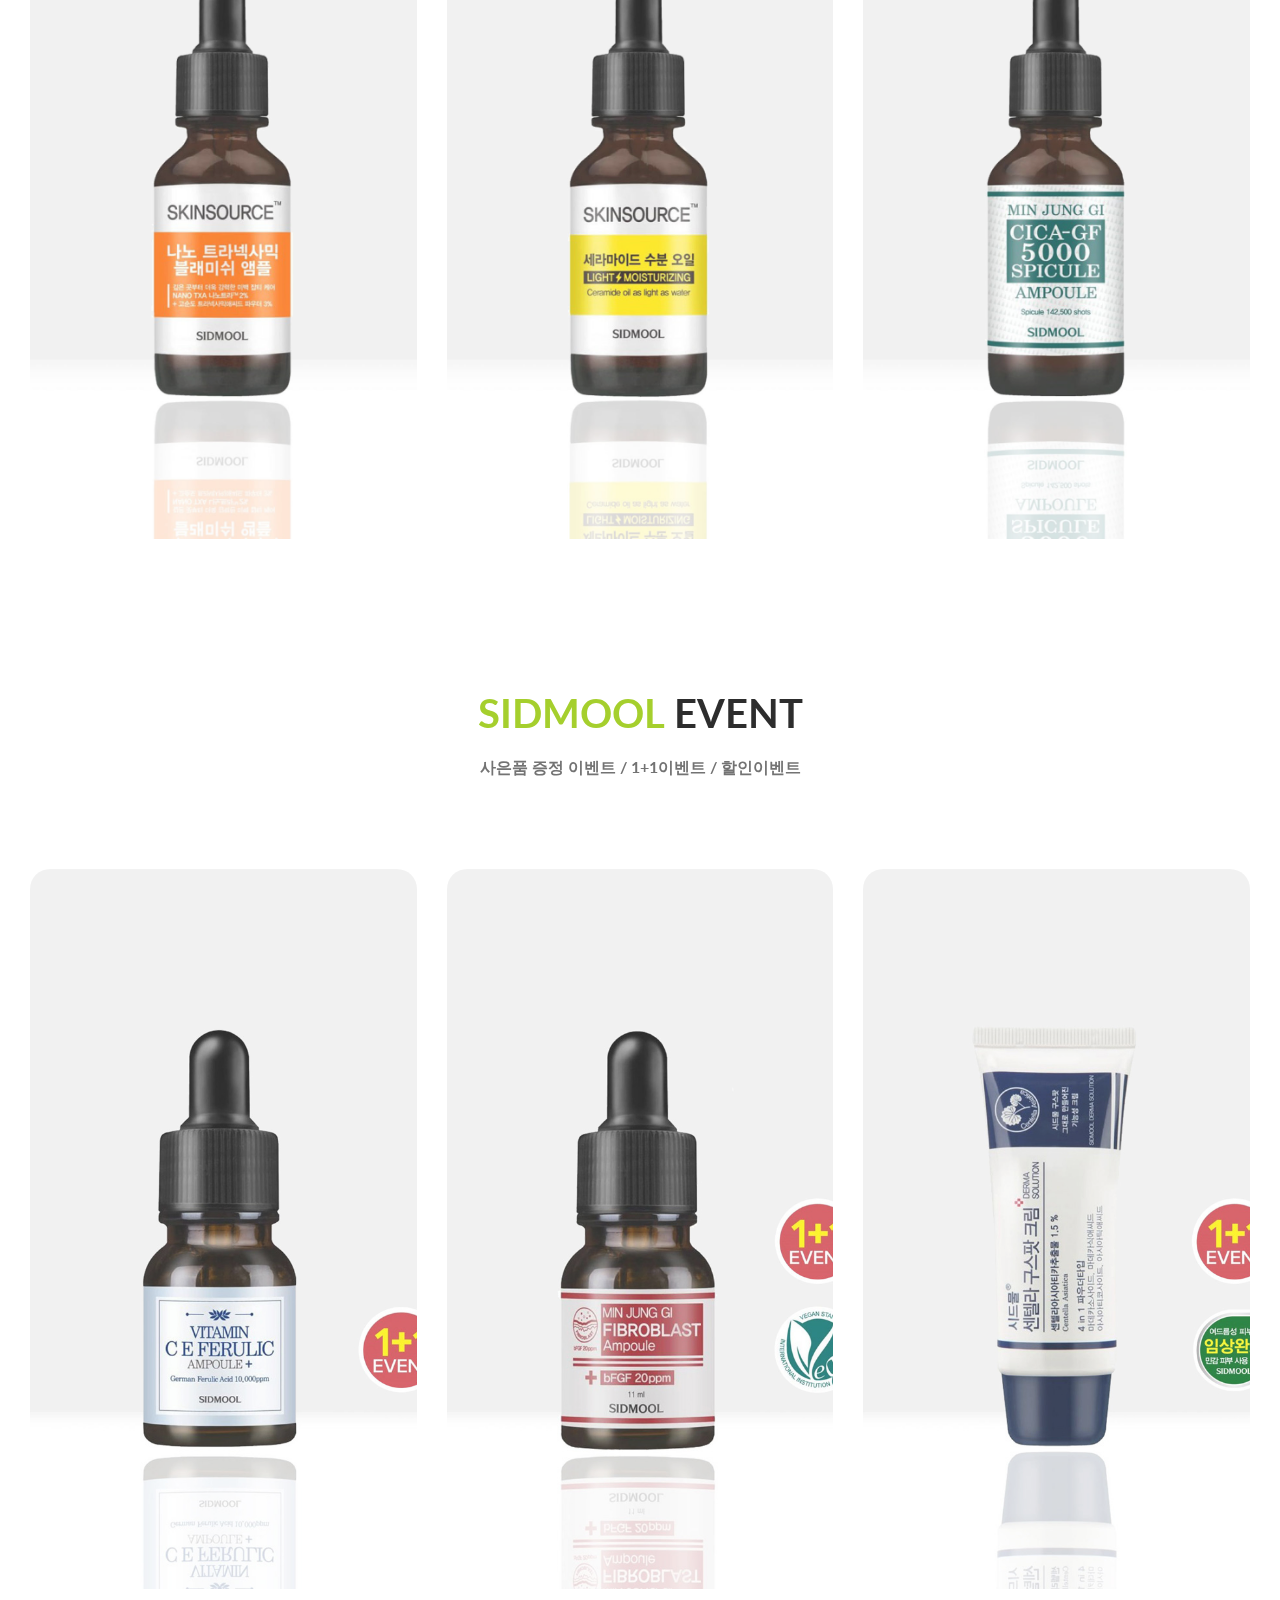
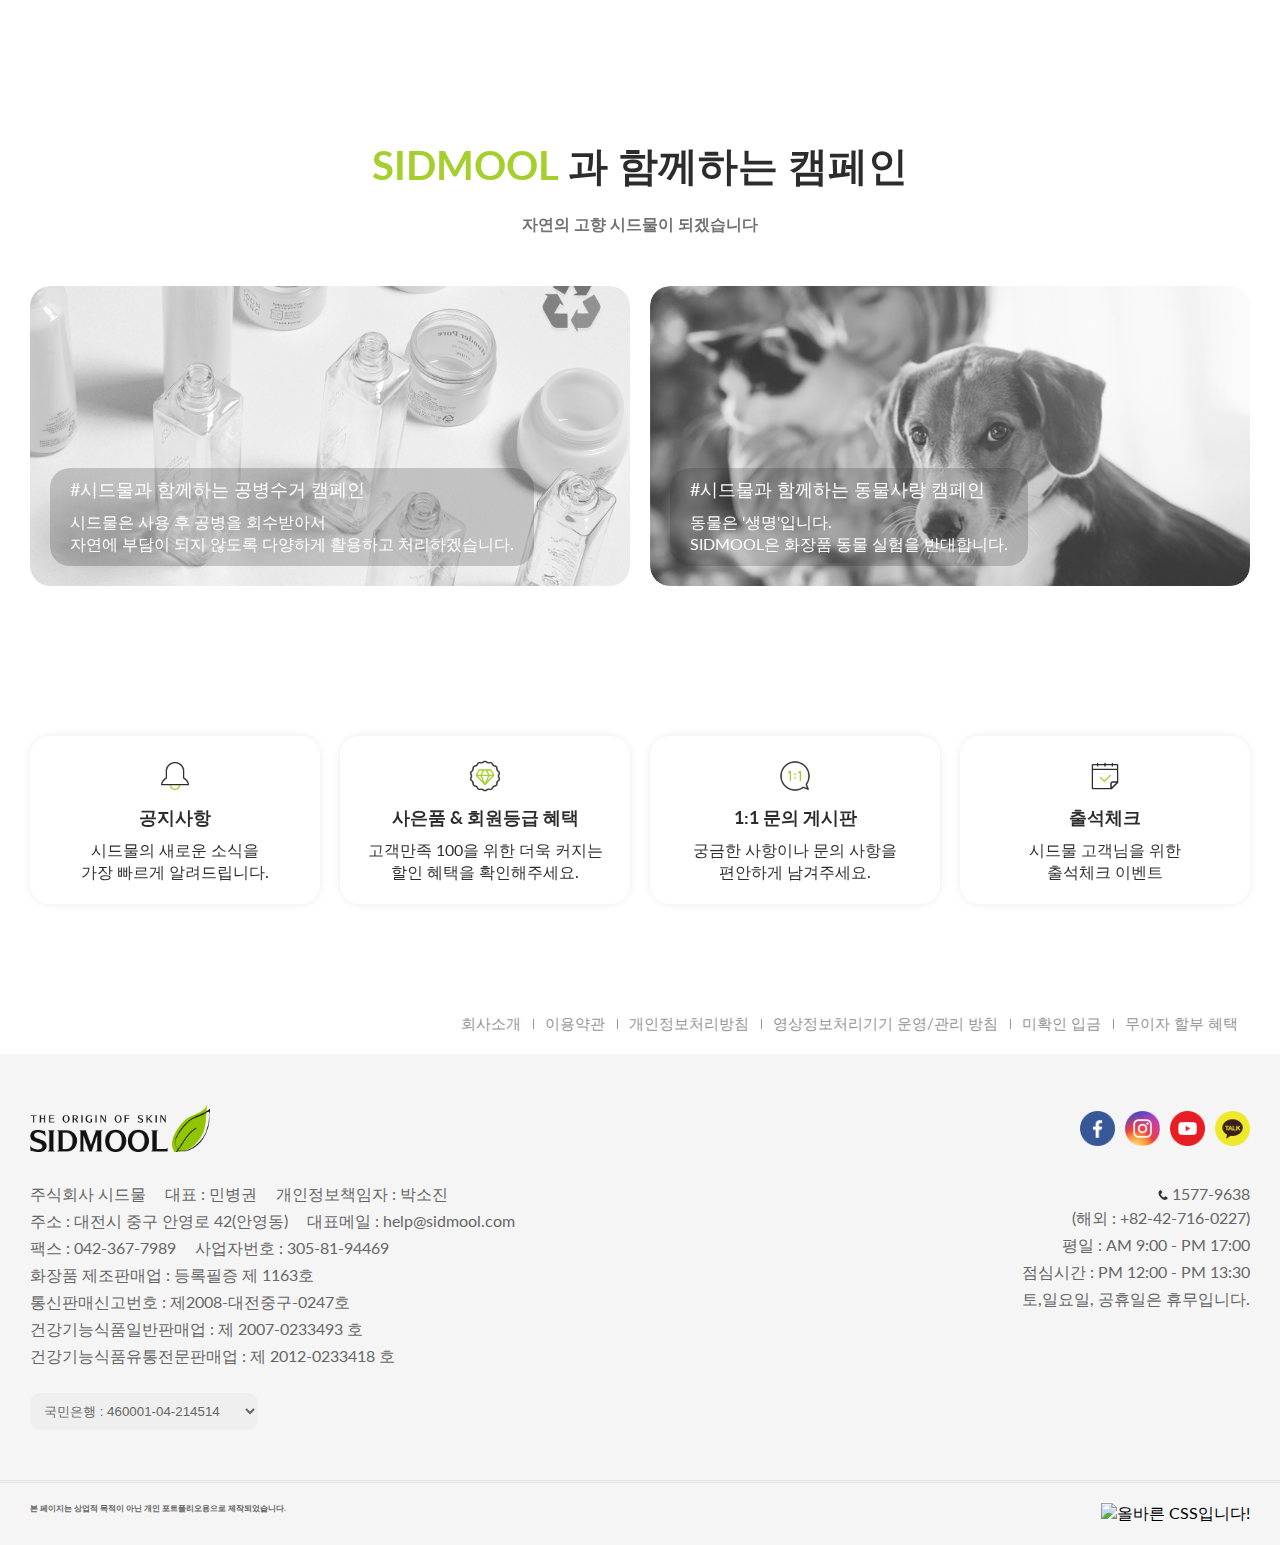
==== commit c9aafbb8: "checkcheck" ====
--- a/index.html
+++ b/index.html
@@ -1,30 +1,27 @@
 <!DOCTYPE html>
 <html lang="ko">
-    <meta charset="UTF-8">
-    <meta name="viewport" content="width=device-width, initial-scale=1.0">
-     <!-- favicon -->
-     <link rel="icon" href="/favicon.png" type="image/x-icon">
-    <!-- css -->
-    <!-- swiper -->
-    <link
-    rel="stylesheet"
-    href="https://cdn.jsdelivr.net/npm/swiper@11/swiper-bundle.min.css"
-    >
-    <link rel="stylesheet" href="./css/index.min.css">
-    <!-- font -->
-    <link
+<meta charset="UTF-8">
+<meta name="viewport" content="width=device-width, initial-scale=1.0">
+<!-- favicon -->
+<link rel="icon" href="/favicon.png" type="image/x-icon">
+<!-- swiper -->
+<link rel="stylesheet" href="https://cdn.jsdelivr.net/npm/swiper@11/swiper-bundle.min.css">
+<!-- css -->
+<link rel="stylesheet" href="./css/index.min.css">
+<!-- font -->
+<link
     href="https://fonts.googleapis.com/css2?family=Lato:ital,wght@0,100;0,300;0,400;0,700;0,900;1,100;1,300;1,400;1,700;1,900&display=swap"
-    rel="stylesheet"
-    >
-    <title>Sidmool</title>
+    rel="stylesheet">
+<title>Sidmool</title>
 </head>
+
 <body>
     <!-- mouse -->
     <div class="mouse">
     </div>
 
-     <!-- header -->
-     <header id="header">
+    <!-- header -->
+    <header id="header">
         <!-- nav -->
         <nav>
             <div>
@@ -32,8 +29,8 @@
                     <span></span>
                     <span></span>
                     <span></span>
-                </button> 
-                 
+                </button>
+
                 <!-- logo -->
                 <h1>
                     <a href="./index.html">
@@ -66,11 +63,11 @@
             <form action="#none">
                 <fieldset>
                     <legend>search</legend>
-                    <input type="search" class="search-btn" required >
+                    <input type="search" class="search-btn" required>
                 </fieldset>
             </form>
         </div>
-        
+
 
         <div class="menu">
             <div class="menu-inner">
@@ -83,7 +80,7 @@
                     </li>
                     <li>
                         <a href="#none">
-                           성분별
+                            성분별
                         </a>
                     </li>
                     <li>
@@ -165,8 +162,12 @@
 
         <ul>
             <li>
-                <span>
-                </span>
+                <figure>
+                    <figcaption>
+                        Whitening line
+                    </figcaption>
+                    <img src="./img/section3-1-img.jpg" alt="Whitening line img">
+                </figure>
 
                 <div>
                     <h4>
@@ -180,18 +181,18 @@
                             맑게 빛나는 화이트닝 집중 관리에 <br>
                             도움을 드리는 시드물 추천 미백 화이트닝 라인입니다.
                         </dd>
-                        <dd>
-                            피부 톤을 화사하고 투명하고 생기 있는 피부 결을 선사해드리며,<br>
-                            거뭇 거뭇한 흔적 케어에도 도움을 드립니다. 
-                        </dd>
                     </dl>
-    
+
                     <a href="#none">view more</a>
                 </div>
             </li>
             <li>
-                <span>
-                </span>
+                <figure>
+                    <figcaption>
+                        Moisture cream line
+                    </figcaption>
+                    <img src="./img/section3-2-img.jpg" alt=" Moisture cream line img">
+                </figure>
 
                 <div>
                     <h4>
@@ -202,12 +203,7 @@
                         <dt>수분 크림 라인</dt>
                         <dd>
                             끈적임 없이 촉촉한 수분가득 관리에<br>
-                            도움을 드리는 시드물 추천 수분크림 라인입니다. 
-                        </dd>
-                        <dd>
-                            피부에 필요한 촉촉 수분 보습 및 풍부한 영양감을 선사하여<br>
-                            피부를 보호할 수 있는 보호막 형성과<br> 매끄럽고 건강한 피부 관리에
-                            도움을 드립니다.
+                            도움을 드리는 시드물 추천 수분크림 라인입니다.
                         </dd>
                     </dl>
 
@@ -215,8 +211,12 @@
                 </div>
             </li>
             <li>
-                <span>
-                </span>
+                <figure>
+                    <figcaption>
+                        Suncare line
+                    </figcaption>
+                    <img src="./img/section3-3-img.jpg" alt="Suncare line img">
+                </figure>
 
                 <div>
                     <h4>
@@ -229,19 +229,18 @@
                             자외선으로 부터 피부를 보호하는데<br>
                             도움을 드리는 썬케어 라인입니다.
                         </dd>
-                        <dd>
-                            나날이 뜨거워지고 강해지는 자외선으로부터<br>
-                            피부를 보호하는데 도움을 드리며 <br> 다양한 피부에
-                            사용이 가능할 수 있도록 만들었습니다.
-                        </dd>
                     </dl>
-    
+
                     <a href="#none">view more</a>
                 </div>
             </li>
             <li>
-                <span>
-                </span>
+                <figure>
+                    <figcaption>
+                        Derma cosmetics line
+                    </figcaption>
+                    <img src="./img/section3-4-img.jpg" alt="Derma cosmetics line img">
+                </figure>
 
                 <div>
                     <h4>
@@ -252,14 +251,10 @@
                         <dt>더마 화장품 라인</dt>
                         <dd>
                             자극받은 피부 진정 관리에 도움을 드리는<br>
-                            시드물 추천 더마 화장품 라인입니다. 
-                        </dd>
-                        <dd>
-                            고가의 디테일 피부 관리 후 민감해진 피부를 위해<br>
-                            피부 보호, 진정 케어에 도움을 드리는 제품입니다.
+                            시드물 추천 더마 화장품 라인입니다.
                         </dd>
                     </dl>
-    
+
                     <a href="#none">view more</a>
                 </div>
             </li>
@@ -279,11 +274,11 @@
             <div class="recommend-slide">
                 <div class="swiper-container swiper1">
                     <div class="swiper-wrapper">
-                      <div class="swiper-slide">
-                        <div>
-                                <dl>
-                                    <dt>
-                                      스킨소스 나노 트라넥사믹 블래미쉬 앰플 30ml
+                        <div class="swiper-slide">
+                            <div>
+                                <dl>
+                                    <dt>
+                                        스킨소스 나노 트라넥사믹 블래미쉬 앰플 30ml
                                     </dt>
                                     <dd>
                                         흡수에 집중한 나노 트라넥사믹
@@ -307,45 +302,45 @@
                                     </li>
                                 </ul>
                             </div>
-                        <img src="./img/section2-1-img.jpg" alt="">
-                      </div>
-                      <div class="swiper-slide">
-                        <div>
-                            <dl>
-                                <dt>
-                                    스킨소스 세라마이드 수분 오일 30ml
-                                </dt>
-                                <dd>
-                                    장벽구원 + 수분충만
-                                </dd>
-                                <dd>
-                                    <b>65&#37;</b><em>28,600원</em>
-                                    10,000원
-                                </dd>
-                            </dl>
-
-                            <ul>
-                                <li>
-                                    <button type="button">
-                                        <img src="./img/icon-cart.png" alt="icon">
-                                    </button>
-                                </li>
-                                <li>
-                                    <button type="button">
-                                        <img src="./img/icon-wish.png" alt="icon">
-                                    </button>
-                                </li>
-                            </ul>
-                        </div>
-                        <img src="./img/section2-2-img.jpg" alt="">
-                      </div>
-                      <div class="swiper-slide">
+                            <img src="./img/section2-1-img.jpg" alt="">
+                        </div>
+                        <div class="swiper-slide">
+                            <div>
+                                <dl>
+                                    <dt>
+                                        스킨소스 세라마이드 수분 오일 30ml
+                                    </dt>
+                                    <dd>
+                                        장벽구원 + 수분충만
+                                    </dd>
+                                    <dd>
+                                        <b>65&#37;</b><em>28,600원</em>
+                                        10,000원
+                                    </dd>
+                                </dl>
+
+                                <ul>
+                                    <li>
+                                        <button type="button">
+                                            <img src="./img/icon-cart.png" alt="icon">
+                                        </button>
+                                    </li>
+                                    <li>
+                                        <button type="button">
+                                            <img src="./img/icon-wish.png" alt="icon">
+                                        </button>
+                                    </li>
+                                </ul>
+                            </div>
+                            <img src="./img/section2-2-img.jpg" alt="">
+                        </div>
+                        <div class="swiper-slide">
                             <div>
                                 <dl>
                                     <dt>
                                         민중기 시카지에프 스피큘 앰플 30ml
                                     </dt>
-    
+
                                     <dd>
                                         바르는 MTS! 스피큘 300샷 마니 앰플&#33;
                                     </dd>
@@ -367,153 +362,153 @@
                                     </li>
                                 </ul>
                             </div>
-                        <img src="./img/section2-3-img.jpg" alt="">
-                      </div>
-                      <div class="swiper-slide">
-                        <div>
-                            <dl>
-                                <dt>
-                                    스킨소스 5나노 히알루론산 앰플 12ml
-                                </dt>
-
-                                <dd>
-                                    5나노 히알루론산 초미세 흡수력&#33;
-                                </dd>
-                                <dd>
-                                    32,000원
-                                </dd>
-                            </dl>
-                            <ul>
-                                <li>
-                                    <button type="button">
-                                        <img src="./img/icon-cart.png" alt="icon">
-                                    </button>
-                                </li>
-                                <li>
-                                    <button type="button">
-                                        <img src="./img/icon-wish.png" alt="icon">
-                                    </button>
-                                </li>
-                            </ul>
-                            </div>
-                        <img src="./img/section2-4-img.jpg" alt="">
-                      </div>
-                      <div class="swiper-slide">
-                        <div>
-                            <dl>
-                                <dt>
-                                  리얼순 프로폴리스 시카 앰플 30ml
-                                </dt>
-
-                                <dd>
-                                    프로폴리스,시카,판테놀의 시너지
-                                </dd>
-                                <dd>
-                                    <b>23&#37;</b><em>21,800원</em>
-                                    16,800원
-                                </dd>
-                            </dl>
-                            <ul>
-                                <li>
-                                    <button type="button">
-                                        <img src="./img/icon-cart.png" alt="icon">
-                                    </button>
-                                </li>
-                                <li>
-                                    <button type="button">
-                                        <img src="./img/icon-wish.png" alt="icon">
-                                    </button>
-                                </li>
-                            </ul>
-                        </div>
-                        <img src="./img/section2-5-img.jpg" alt="">
-                    </div>
-                    <div class="swiper-slide">
-                        <div>
-                            <dl>
-                                <dt>
-                                    라하 요철 제로 에센스 30ml
-                                </dt>
-                                <dd>
-                                    라하+율무+판테놀 조합
-                                </dd>
-                                <dd>
-                                    <b>71&#37;</b><em>26,800원</em>
-                                    7,800원
-                                </dd>
-                            </dl>
-                            <ul>
-                                <li>
-                                    <button type="button">
-                                        <img src="./img/icon-cart.png" alt="icon">
-                                    </button>
-                                </li>
-                                <li>
-                                    <button type="button">
-                                        <img src="./img/icon-wish.png" alt="icon">
-                                    </button>
-                                </li>
-                            </ul>
-                        </div>
-                        <img src="./img/section2-6-img.jpg" alt="img">
-                    </div>
-                <div class="swiper-slide">
-                    <div>
-                        <dl>
-                            <dt>
-                                피토 피디알엔 리페어 크림 60ml
-                            </dt>
-                            <dd>
-                                식물유래 PDRN &#33;
-                            </dd>
-                            <dd>
-                                18,600원
-                            </dd>
-                        </dl>
-                        <ul>
-                            <li>
-                                <button type="button">
-                                    <img src="./img/icon-cart.png" alt="icon">
-                                </button>
-                            </li>
-                            <li>
-                                <button type="button">
-                                    <img src="./img/icon-wish.png" alt="icon">
-                                </button>
-                            </li>
-                        </ul>
-                    </div>
-                    <img src="./img/section2-7-img.jpg" alt="">
-                </div>
-                <div class="swiper-slide">
-                    <div>
-                        <dl>
-                            <dt>
-                                울트라 페이셜 판테놀 시카 베리어 크림 77ml
-                            </dt>
-                            <dd>
-                                끝없는 당김&#33; 속건성 종결&#33;
-                            </dd>
-                            <dd>
-                                <b>39&#37;</b><em>21,800원</em>
-                                12,800원
-                            </dd>
-                        </dl>
-                        <ul>
-                            <li>
-                                <button type="button">
-                                    <img src="./img/icon-cart.png" alt="icon">
-                                </button>
-                            </li>
-                            <li>
-                                <button type="button">
-                                    <img src="./img/icon-wish.png" alt="icon">
-                                </button>
-                            </li>
-                        </ul>
-                    </div>
-                    <img src="./img/section2-8-img.jpg" alt="">
-                </div>
+                            <img src="./img/section2-3-img.jpg" alt="">
+                        </div>
+                        <div class="swiper-slide">
+                            <div>
+                                <dl>
+                                    <dt>
+                                        스킨소스 5나노 히알루론산 앰플 12ml
+                                    </dt>
+
+                                    <dd>
+                                        5나노 히알루론산 초미세 흡수력&#33;
+                                    </dd>
+                                    <dd>
+                                        32,000원
+                                    </dd>
+                                </dl>
+                                <ul>
+                                    <li>
+                                        <button type="button">
+                                            <img src="./img/icon-cart.png" alt="icon">
+                                        </button>
+                                    </li>
+                                    <li>
+                                        <button type="button">
+                                            <img src="./img/icon-wish.png" alt="icon">
+                                        </button>
+                                    </li>
+                                </ul>
+                            </div>
+                            <img src="./img/section2-4-img.jpg" alt="">
+                        </div>
+                        <div class="swiper-slide">
+                            <div>
+                                <dl>
+                                    <dt>
+                                        리얼순 프로폴리스 시카 앰플 30ml
+                                    </dt>
+
+                                    <dd>
+                                        프로폴리스,시카,판테놀의 시너지
+                                    </dd>
+                                    <dd>
+                                        <b>23&#37;</b><em>21,800원</em>
+                                        16,800원
+                                    </dd>
+                                </dl>
+                                <ul>
+                                    <li>
+                                        <button type="button">
+                                            <img src="./img/icon-cart.png" alt="icon">
+                                        </button>
+                                    </li>
+                                    <li>
+                                        <button type="button">
+                                            <img src="./img/icon-wish.png" alt="icon">
+                                        </button>
+                                    </li>
+                                </ul>
+                            </div>
+                            <img src="./img/section2-5-img.jpg" alt="">
+                        </div>
+                        <div class="swiper-slide">
+                            <div>
+                                <dl>
+                                    <dt>
+                                        라하 요철 제로 에센스 30ml
+                                    </dt>
+                                    <dd>
+                                        라하+율무+판테놀 조합
+                                    </dd>
+                                    <dd>
+                                        <b>71&#37;</b><em>26,800원</em>
+                                        7,800원
+                                    </dd>
+                                </dl>
+                                <ul>
+                                    <li>
+                                        <button type="button">
+                                            <img src="./img/icon-cart.png" alt="icon">
+                                        </button>
+                                    </li>
+                                    <li>
+                                        <button type="button">
+                                            <img src="./img/icon-wish.png" alt="icon">
+                                        </button>
+                                    </li>
+                                </ul>
+                            </div>
+                            <img src="./img/section2-6-img.jpg" alt="img">
+                        </div>
+                        <div class="swiper-slide">
+                            <div>
+                                <dl>
+                                    <dt>
+                                        피토 피디알엔 리페어 크림 60ml
+                                    </dt>
+                                    <dd>
+                                        식물유래 PDRN &#33;
+                                    </dd>
+                                    <dd>
+                                        18,600원
+                                    </dd>
+                                </dl>
+                                <ul>
+                                    <li>
+                                        <button type="button">
+                                            <img src="./img/icon-cart.png" alt="icon">
+                                        </button>
+                                    </li>
+                                    <li>
+                                        <button type="button">
+                                            <img src="./img/icon-wish.png" alt="icon">
+                                        </button>
+                                    </li>
+                                </ul>
+                            </div>
+                            <img src="./img/section2-7-img.jpg" alt="">
+                        </div>
+                        <div class="swiper-slide">
+                            <div>
+                                <dl>
+                                    <dt>
+                                        울트라 페이셜 판테놀 시카 베리어 크림 77ml
+                                    </dt>
+                                    <dd>
+                                        끝없는 당김&#33; 속건성 종결&#33;
+                                    </dd>
+                                    <dd>
+                                        <b>39&#37;</b><em>21,800원</em>
+                                        12,800원
+                                    </dd>
+                                </dl>
+                                <ul>
+                                    <li>
+                                        <button type="button">
+                                            <img src="./img/icon-cart.png" alt="icon">
+                                        </button>
+                                    </li>
+                                    <li>
+                                        <button type="button">
+                                            <img src="./img/icon-wish.png" alt="icon">
+                                        </button>
+                                    </li>
+                                </ul>
+                            </div>
+                            <img src="./img/section2-8-img.jpg" alt="">
+                        </div>
                     </div>
                 </div>
             </div>
@@ -524,12 +519,12 @@
     <section class="event">
         <div class="event-inner">
             <h2>
-               <em>sidmool</em> event
-               <span>사은품 증정 이벤트 / 1+1이벤트 / 할인이벤트</span>
+                <em>sidmool</em> event
+                <span>사은품 증정 이벤트 / 1+1이벤트 / 할인이벤트</span>
             </h2>
 
             <div class="event-slide">
-                <div class="swiper-container swiper2"  dir="rtl">
+                <div class="swiper-container swiper2" dir="rtl">
                     <div class="swiper-wrapper">
                         <div class="swiper-slide">
                             <div>
@@ -538,7 +533,7 @@
                                         시드물 센텔라 구스팟 크림 30ml
                                     </dt>
                                     <dd>
-                                       병풀 핵심성분 1.5&#37; 입소문난 바로 그 제품
+                                        병풀 핵심성분 1.5&#37; 입소문난 바로 그 제품
                                     </dd>
                                     <dd>
                                         <b>26&#37;</b><em>22,000원</em>
@@ -797,40 +792,40 @@
             <h2>
                 <em>sidmool</em>
                 과 함께하는 캠페인
-            
+
                 <span>자연의 고향 시드물이 되겠습니다</span>
             </h2>
 
             <div class="Campaign-img">
                 <figure>
-                        <img src="./img/section-Campaign-img1.jpg" alt="Campaign">
-                        <figcaption>
-                            <dl>
-                                <dt>
-                                    &#35;시드물과 함께하는 공병수거 캠페인
-                                </dt>
-                                <dd>
-                                    시드물은 사용 후 공병을 회수받아서 <br> 자연에
-                                    부담이 되지 않도록 다양하게 활용하고 처리하겠습니다.
-                                </dd>
-                            </dl>
-                        </figcaption>
+                    <img src="./img/section-Campaign-img1.jpg" alt="Campaign">
+                    <figcaption>
+                        <dl>
+                            <dt>
+                                &#35;시드물과 함께하는 공병수거 캠페인
+                            </dt>
+                            <dd>
+                                시드물은 사용 후 공병을 회수받아서 <br> 자연에
+                                부담이 되지 않도록 다양하게 활용하고 처리하겠습니다.
+                            </dd>
+                        </dl>
+                    </figcaption>
                 </figure>
 
                 <figure>
-                        <img src="./img/section-Campaign-img2.jpg" alt="Campaign">
-
-                        <figcaption>
-                            <dl>
-                                <dt>
-                                    &#35;시드물과 함께하는 동물사랑 캠페인
-                                </dt>
-                                <dd>
-                                    동물은 &apos;생명&apos;입니다.<br>
-                                    sidmool은 화장품 동물 실험을 반대합니다.
-                                </dd>
-                            </dl>
-                        </figcaption>
+                    <img src="./img/section-Campaign-img2.jpg" alt="Campaign">
+
+                    <figcaption>
+                        <dl>
+                            <dt>
+                                &#35;시드물과 함께하는 동물사랑 캠페인
+                            </dt>
+                            <dd>
+                                동물은 &apos;생명&apos;입니다.<br>
+                                sidmool은 화장품 동물 실험을 반대합니다.
+                            </dd>
+                        </dl>
+                    </figcaption>
                 </figure>
             </div>
         </div>
@@ -858,7 +853,7 @@
                     <img src="./img/section-custom-img2.png" alt="icon-img">
                     <div>
                         <h3>
-                        사은품 &amp; 회원등급 혜택
+                            사은품 &amp; 회원등급 혜택
                         </h3>
                         <p>
                             고객만족 100을 위한 더욱 커지는 <br>
@@ -901,26 +896,26 @@
     <!-- footer -->
     <footer id="footer">
         <div class="footer-inner">
-                <ul>
-                    <li>
-                        <a href="#none">회사소개</a>
-                    </li>
-                    <li>
-                        <a href="#none">이용약관</a>
-                    </li>
-                    <li>
-                        <a href="#none">개인정보처리방침</a>
-                    </li>
-                    <li>
-                        <a href="#none">영상정보처리기기 운영/관리 방침</a>
-                    </li>
-                    <li>
-                        <a href="#none">미확인 입금</a>
-                    </li>
-                    <li>
-                        <a href="#none">무이자 할부 혜택</a>
-                    </li>
-                </ul>
+            <ul>
+                <li>
+                    <a href="#none">회사소개</a>
+                </li>
+                <li>
+                    <a href="#none">이용약관</a>
+                </li>
+                <li>
+                    <a href="#none">개인정보처리방침</a>
+                </li>
+                <li>
+                    <a href="#none">영상정보처리기기 운영/관리 방침</a>
+                </li>
+                <li>
+                    <a href="#none">미확인 입금</a>
+                </li>
+                <li>
+                    <a href="#none">무이자 할부 혜택</a>
+                </li>
+            </ul>
 
             <div class="footer-bottom">
                 <div class="footer-logo">
@@ -936,20 +931,20 @@
                             </a>
                         </li>
                         <li>
-                             <a href="#none">
+                            <a href="#none">
                                 <img src="./img/ft-sns-02.png" alt="sns-icon">
-                             </a>
-                        </li>   
+                            </a>
+                        </li>
                         <li>
                             <a href="#none">
                                 <img src="./img/ft-sns-03.png" alt="sns-icon">
                             </a>
-                        </li> 
+                        </li>
                         <li>
                             <a href="#none">
                                 <img src="./img/ft-sns-04.png" alt="sns-icon">
                             </a>
-                        </li> 
+                        </li>
                     </ul>
                 </div>
 
@@ -1013,8 +1008,7 @@
 
         <p>
             <a href="https://jigsaw.w3.org/css-validator/check/referer">
-                <img style="border:0;width:88px;height:31px"
-                    src="https://jigsaw.w3.org/css-validator/images/vcss-blue"
+                <img style="border:0;width:88px;height:31px" src="https://jigsaw.w3.org/css-validator/images/vcss-blue"
                     alt="올바른 CSS입니다!" />
             </a>
         </p>
@@ -1027,7 +1021,7 @@
             </a>
         </div>
     </aside>
-        
+
     <!-- script -->
     <script src="https://cdnjs.cloudflare.com/ajax/libs/gsap/3.12.5/gsap.min.js"></script>
     <script src="https://cdnjs.cloudflare.com/ajax/libs/gsap/3.12.5/ScrollTrigger.min.js"></script>
@@ -1037,4 +1031,5 @@
     <script src="./script/scroll-animation.js" defer></script>
     <script src="./script/topBtn.js" defer></script>
 </body>
+
 </html>--- a/css/index.min.css
+++ b/css/index.min.css
@@ -173,6 +173,12 @@
   justify-content: space-between;
   align-items: center;
   padding: 0.8rem 0;
+  /* mobile */
+}
+@media screen and (max-width: 600px) {
+  #header nav {
+    padding: 0 0.5rem;
+  }
 }
 #header nav div {
   display: flex;
@@ -202,7 +208,7 @@
 @media screen and (max-width: 600px) {
   #header nav div .menu-open {
     width: 2rem;
-    height: 1.9rem;
+    height: 1.6rem;
   }
 }
 #header nav div .menu-open span {
@@ -220,7 +226,7 @@
 }
 @media screen and (max-width: 600px) {
   #header nav div .menu-open span {
-    height: 0.3rem;
+    height: 0.2rem;
   }
 }
 #header nav div .menu-open span:nth-of-type(1) {
@@ -280,6 +286,12 @@
 #header nav div h1 a img {
   width: 100%;
   object-fit: cover;
+  /* mobile */
+}
+@media screen and (max-width: 600px) {
+  #header nav div h1 a img {
+    width: 90%;
+  }
 }
 #header nav ul {
   display: grid;
@@ -490,6 +502,7 @@
   height: 100vh;
   padding: 0 3rem;
   box-sizing: border-box;
+  opacity: 0;
   /* desktop */
 }
 @media screen and (max-width: 1200px) {
@@ -535,12 +548,38 @@
 #main span {
   position: absolute;
   right: 5rem;
-  bottom: 5rem;
+  bottom: 3rem;
   font-size: 7rem;
   font-family: "Nanum Myeongjo";
   font-style: italic;
   color: #fff;
   text-transform: none;
+  /* desktop */
+  /* tablet */
+  /* mobile */
+}
+@media screen and (max-width: 1200px) {
+  #main span {
+    font-size: 6.5rem;
+  }
+}
+@media screen and (max-width: 980px) {
+  #main span {
+    font-size: 4.5rem;
+  }
+}
+@media screen and (max-width: 600px) {
+  #main span {
+    right: 3rem;
+    bottom: 2rem;
+    font-size: 2rem;
+  }
+}
+@media screen and (max-width: 320px) {
+  #main span {
+    right: 2rem;
+    bottom: 1.5rem;
+  }
 }
 
 /* introduce */
@@ -550,11 +589,30 @@
   justify-content: center;
   background-color: #fafafa;
   /* desktop */
+  /* mobile */
+}
+@media screen and (max-width: 1200px) {
+  .introduce {
+    height: auto;
+    padding: 0 2rem 5rem 2rem;
+    box-sizing: border-box;
+  }
+}
+@media screen and (max-width: 767px) {
+  .introduce {
+    display: block;
+  }
 }
 .introduce h2 {
   padding: 1rem 0 6rem 0;
   box-sizing: border-box;
   color: #111111;
+  /* desktop */
+}
+@media screen and (max-width: 1200px) {
+  .introduce h2 {
+    padding: 5rem 0rem;
+  }
 }
 .introduce h2::before {
   content: "since 2006 sidmool eco philosophy";
@@ -571,13 +629,29 @@
   padding: 2rem;
   box-sizing: border-box;
   /* desktop */
-  /* mobile */
+}
+@media screen and (max-width: 1200px) {
+  .introduce-inner {
+    padding: 0rem;
+  }
 }
 .introduce-inner ul {
   display: grid;
   grid-template-columns: repeat(4, 1fr);
   gap: 2rem;
   text-align: center;
+  /* desktop */
+  /* mobile */
+}
+@media screen and (max-width: 1200px) {
+  .introduce-inner ul {
+    grid-template-columns: repeat(2, 1fr);
+  }
+}
+@media screen and (max-width: 767px) {
+  .introduce-inner ul {
+    grid-template-columns: repeat(1, 1fr);
+  }
 }
 .introduce-inner ul li {
   display: flex;
@@ -589,10 +663,23 @@
   background-color: #fff;
   box-sizing: border-box;
   box-shadow: 0 0 1rem 0 rgba(0, 0, 0, 0.098);
+  /* mobile */
+}
+@media screen and (max-width: 767px) {
+  .introduce-inner ul li {
+    width: 100%;
+  }
 }
 .introduce-inner ul li:hover div::after {
   width: 10rem;
   height: 10rem;
+  /* mobile */
+}
+@media screen and (max-width: 767px) {
+  .introduce-inner ul li:hover div::after {
+    width: 7rem;
+    height: 7rem;
+  }
 }
 .introduce-inner ul li:hover h4 {
   transform: translateY(-15%);
@@ -625,6 +712,14 @@
   border-radius: 50%;
   background-color: #f5f5f5;
   box-shadow: inset 0 0 0.5rem 0 rgba(0, 0, 0, 0.0862745098);
+  /* mobile */
+}
+@media screen and (max-width: 767px) {
+  .introduce-inner ul li div {
+    width: 12rem;
+    height: 12rem;
+    margin: 0 0 0.5rem 0;
+  }
 }
 .introduce-inner ul li div::after {
   content: "";
@@ -635,15 +730,33 @@
   width: 8rem;
   height: 8rem;
   transition: width 0.2s ease, height 0.2s ease;
+  -webkit-transition: width 0.2s ease, height 0.2s ease;
+  -moz-transition: width 0.2s ease, height 0.2s ease;
+  -o-transition: width 0.2s ease, height 0.2s ease;
+  /* mobile */
+}
+@media screen and (max-width: 767px) {
+  .introduce-inner ul li div::after {
+    width: 6rem;
+    height: 6rem;
+  }
 }
 .introduce-inner ul li h4 {
   padding: 1rem 0;
   box-sizing: border-box;
   font-size: 2rem;
   text-transform: uppercase;
-  white-space: nowrap;
   color: #111111;
   transition: transform 0.2s ease;
+  -webkit-transition: transform 0.2s ease;
+  -moz-transition: transform 0.2s ease;
+  -o-transition: transform 0.2s ease;
+  /* mobile */
+}
+@media screen and (max-width: 767px) {
+  .introduce-inner ul li h4 {
+    font-size: 1.8rem;
+  }
 }
 .introduce-inner ul li p {
   color: #666666;
@@ -678,11 +791,25 @@
   box-sizing: border-box;
   height: auto;
   background-color: #fafafa;
+  opacity: 1;
+  /* desktop */
+}
+@media screen and (max-width: 1200px) {
+  .advertise {
+    padding: 0 0 5rem 0;
+    margin: 0 0 5rem 0;
+  }
 }
 .advertise > div {
   margin: 0 0 8rem 0;
   text-align: center;
   background-color: #b3ca73;
+  /* desktop */
+}
+@media screen and (max-width: 1200px) {
+  .advertise > div {
+    margin: 0 0 5rem 0;
+  }
 }
 .advertise > div h2 {
   display: inline-block;
@@ -691,6 +818,12 @@
   box-sizing: border-box;
   color: #fff;
   text-align: center;
+  /* mobile */
+}
+@media screen and (max-width: 767px) {
+  .advertise > div h2 {
+    font-size: 1.8rem;
+  }
 }
 .advertise > div h2::before {
   content: "";
@@ -703,6 +836,24 @@
   background: url(../img/section3-deco.png) center center no-repeat;
   background-size: contain;
   transform: rotate(-30deg);
+  /* desktop */
+  /* mobile */
+}
+@media screen and (max-width: 1200px) {
+  .advertise > div h2::before {
+    left: -8rem;
+    top: -5rem;
+    width: 15rem;
+    height: 15rem;
+  }
+}
+@media screen and (max-width: 600px) {
+  .advertise > div h2::before {
+    left: -4rem;
+    top: -1rem;
+    width: 9rem;
+    height: 9rem;
+  }
 }
 .advertise > div h2::after {
   content: "";
@@ -714,96 +865,122 @@
   height: 20rem;
   background: url(../img/section3-deco2.png) center center no-repeat;
   background-size: contain;
+  /* desktop */
+  /* mobile */
+}
+@media screen and (max-width: 1200px) {
+  .advertise > div h2::after {
+    right: -9rem;
+    top: -2rem;
+    width: 10rem;
+    height: 10rem;
+  }
+}
+@media screen and (max-width: 600px) {
+  .advertise > div h2::after {
+    right: -4rem;
+    top: -1rem;
+    width: 7rem;
+    height: 7rem;
+  }
 }
 .advertise ul {
   display: grid;
   grid-template-columns: repeat(1, 1fr);
   row-gap: 5rem;
   max-width: 124rem;
+  padding: 0 2rem;
   margin: 0 auto;
+  box-sizing: border-box;
+  /* desktop */
+  /* mobile */
+  /* mobile */
+}
+@media screen and (max-width: 1200px) {
+  .advertise ul {
+    max-width: 100%;
+  }
+}
+@media screen and (max-width: 767px) {
+  .advertise ul {
+    grid-template-columns: repeat(1, 1fr);
+    gap: 2rem;
+    width: 80%;
+  }
+}
+@media screen and (max-width: 600px) {
+  .advertise ul {
+    width: 100%;
+  }
 }
 .advertise ul li {
   display: flex;
   justify-content: space-between;
-  border-radius: 2rem;
   background-color: #fff;
-}
-.advertise ul li:nth-of-type(1) span {
-  background: url(../img/section3-1-img.jpg) center center no-repeat;
-  background-size: cover;
-}
-.advertise ul li:nth-of-type(1) span::after {
-  background: url(../img/section3-deco-3.png) center center no-repeat;
-  background-size: contain;
-}
-.advertise ul li:nth-of-type(2) span {
-  background: url(../img/section3-2-img.jpg) center center no-repeat;
-  background-size: cover;
-}
-.advertise ul li:nth-of-type(2) span::after {
-  background: url(../img/section3-deco-4.png) center center no-repeat;
-  background-size: contain;
-}
-.advertise ul li:nth-of-type(3) span {
-  background: url(../img/section3-3-img.jpg) center center no-repeat;
-  background-size: cover;
-}
-.advertise ul li:nth-of-type(3) span::after {
-  background: url(../img/section3-deco-5.png) center center no-repeat;
-  background-size: contain;
-}
-.advertise ul li:nth-of-type(4) span {
-  background: url(../img/section3-4-img.jpg) center center no-repeat;
-  background-size: cover;
-}
-.advertise ul li:nth-of-type(4) span::after {
-  right: 1rem;
-  width: 18rem;
-  height: 15rem;
-  background: url(../img/section3-deco-6.png) center center no-repeat;
-  background-size: contain;
-}
-.advertise ul li > span {
+  box-shadow: 0 0 0.5rem 0 rgba(0, 0, 0, 0.1882352941);
+  opacity: 0;
+  /* mobile */
+}
+@media screen and (max-width: 767px) {
+  .advertise ul li {
+    flex-direction: column;
+    align-items: center;
+  }
+}
+.advertise ul li figure {
   position: relative;
-  width: 45%;
-  height: 50rem;
-  border-top-left-radius: 2rem;
-  border-bottom-left-radius: 2rem;
+  width: 50%;
+  padding: 2rem;
+  box-sizing: border-box;
   transition: transform 0.2s ease, border-radius 0.2s ease;
-}
-.advertise ul li > span:hover {
-  transform: scale(1.05);
-  border-radius: 50%;
-  box-shadow: 0 0 1rem 0 rgba(0, 0, 0, 0.1607843137);
-}
-.advertise ul li > span:hover::after {
-  opacity: 1;
-  animation: up 0.3s forwards;
-}
-.advertise ul li > span::after {
-  content: "";
-  display: inline-block;
-  position: absolute;
-  right: 3.5rem;
-  top: 3rem;
-  width: 11rem;
-  height: 11rem;
-  opacity: 0;
-  transition: opacity 0.2s ease;
+  /* desktop */
+  /* mobile */
+}
+@media screen and (max-width: 767px) {
+  .advertise ul li figure {
+    width: 100%;
+  }
+}
+.advertise ul li figure figcaption {
+  display: none;
+}
+.advertise ul li figure img {
+  width: 100%;
 }
 .advertise ul li > div {
   display: flex;
   flex-direction: column;
-  align-items: end;
+  align-items: center;
   justify-content: center;
   width: 50%;
-  padding: 0 8rem 0 0;
-  box-sizing: border-box;
-  text-align: end;
+  padding: 2rem;
+  box-sizing: border-box;
+  text-align: center;
+  /* mobile */
+}
+@media screen and (max-width: 767px) {
+  .advertise ul li > div {
+    justify-content: space-between;
+    width: 100%;
+    padding: 2rem 5rem;
+    background-color: #fff;
+  }
 }
 .advertise ul li h4 {
   font-size: 2rem;
   color: #b3ca73;
+  /* desktop */
+  /* tablet */
+}
+@media screen and (max-width: 1200px) {
+  .advertise ul li h4 {
+    font-size: 1.8rem;
+  }
+}
+@media screen and (max-width: 980px) {
+  .advertise ul li h4 {
+    font-size: 1.5rem;
+  }
 }
 .advertise ul li dl dt {
   display: inline-block;
@@ -815,6 +992,30 @@
   text-transform: uppercase;
   color: #111111;
   z-index: 0;
+  /* desktop */
+  /* tablet */
+  /* mobile */
+}
+@media screen and (max-width: 1200px) {
+  .advertise ul li dl dt {
+    font-size: 3rem;
+  }
+}
+@media screen and (max-width: 980px) {
+  .advertise ul li dl dt {
+    padding: 0 0 2.5rem 0;
+    font-size: 2.5rem;
+  }
+}
+@media screen and (max-width: 767px) {
+  .advertise ul li dl dt {
+    font-size: 2.3rem;
+  }
+}
+@media screen and (max-width: 320px) {
+  .advertise ul li dl dt {
+    font-size: 2.2rem;
+  }
 }
 .advertise ul li dl dt::before {
   content: "";
@@ -826,27 +1027,80 @@
   height: 1.5rem;
   background-color: #cfe0b9;
   z-index: -1;
+  /* desktop */
+  /* mobile */
+}
+@media screen and (max-width: 1200px) {
+  .advertise ul li dl dt::before {
+    top: 2.5rem;
+  }
+}
+@media screen and (max-width: 767px) {
+  .advertise ul li dl dt::before {
+    top: 2rem;
+    height: 1rem;
+  }
 }
 .advertise ul li dl dd {
+  font-size: 1.8rem;
   line-height: 2.5rem;
-}
-.advertise ul li dl dd:nth-of-type(1) {
-  font-size: 2rem;
+  margin: 2rem 0 4rem 0;
   color: #1c1c1b;
-}
-.advertise ul li dl dd:nth-of-type(2) {
-  margin: 2rem 0 4rem 0;
-  color: #666666;
+  /* desktop */
+  /* mobile */
+  /* mobile */
+}
+@media screen and (max-width: 1200px) {
+  .advertise ul li dl dd {
+    font-size: 1.7rem;
+  }
+}
+@media screen and (max-width: 767px) {
+  .advertise ul li dl dd {
+    font-size: 1.5rem;
+    margin: 0rem 0 2rem 0;
+  }
+}
+@media screen and (max-width: 600px) {
+  .advertise ul li dl dd {
+    font-size: 1.4rem;
+  }
+}
+.advertise ul li dl dd br {
+  /* mobile */
+}
+@media screen and (max-width: 767px) {
+  .advertise ul li dl dd br {
+    display: none;
+  }
 }
 .advertise ul li a {
   font-size: 1.8rem;
-  padding: 1rem 3rem;
+  padding: 1rem 2rem;
   box-sizing: border-box;
   background-color: #b3ca73;
   color: #fff;
   text-align: center;
-  border-radius: 4rem;
   transition: transform 0.2s ease;
+  /* tablet */
+  /* mobile */
+  /* mobile */
+}
+@media screen and (max-width: 980px) {
+  .advertise ul li a {
+    font-size: 1.5rem;
+  }
+}
+@media screen and (max-width: 767px) {
+  .advertise ul li a {
+    font-size: 1.4rem;
+  }
+}
+@media screen and (max-width: 767px) {
+  .advertise ul li a {
+    font-size: 1.2rem;
+    padding: 1rem 1rem;
+  }
 }
 .advertise ul li a:hover {
   transform: translateY(-10%);
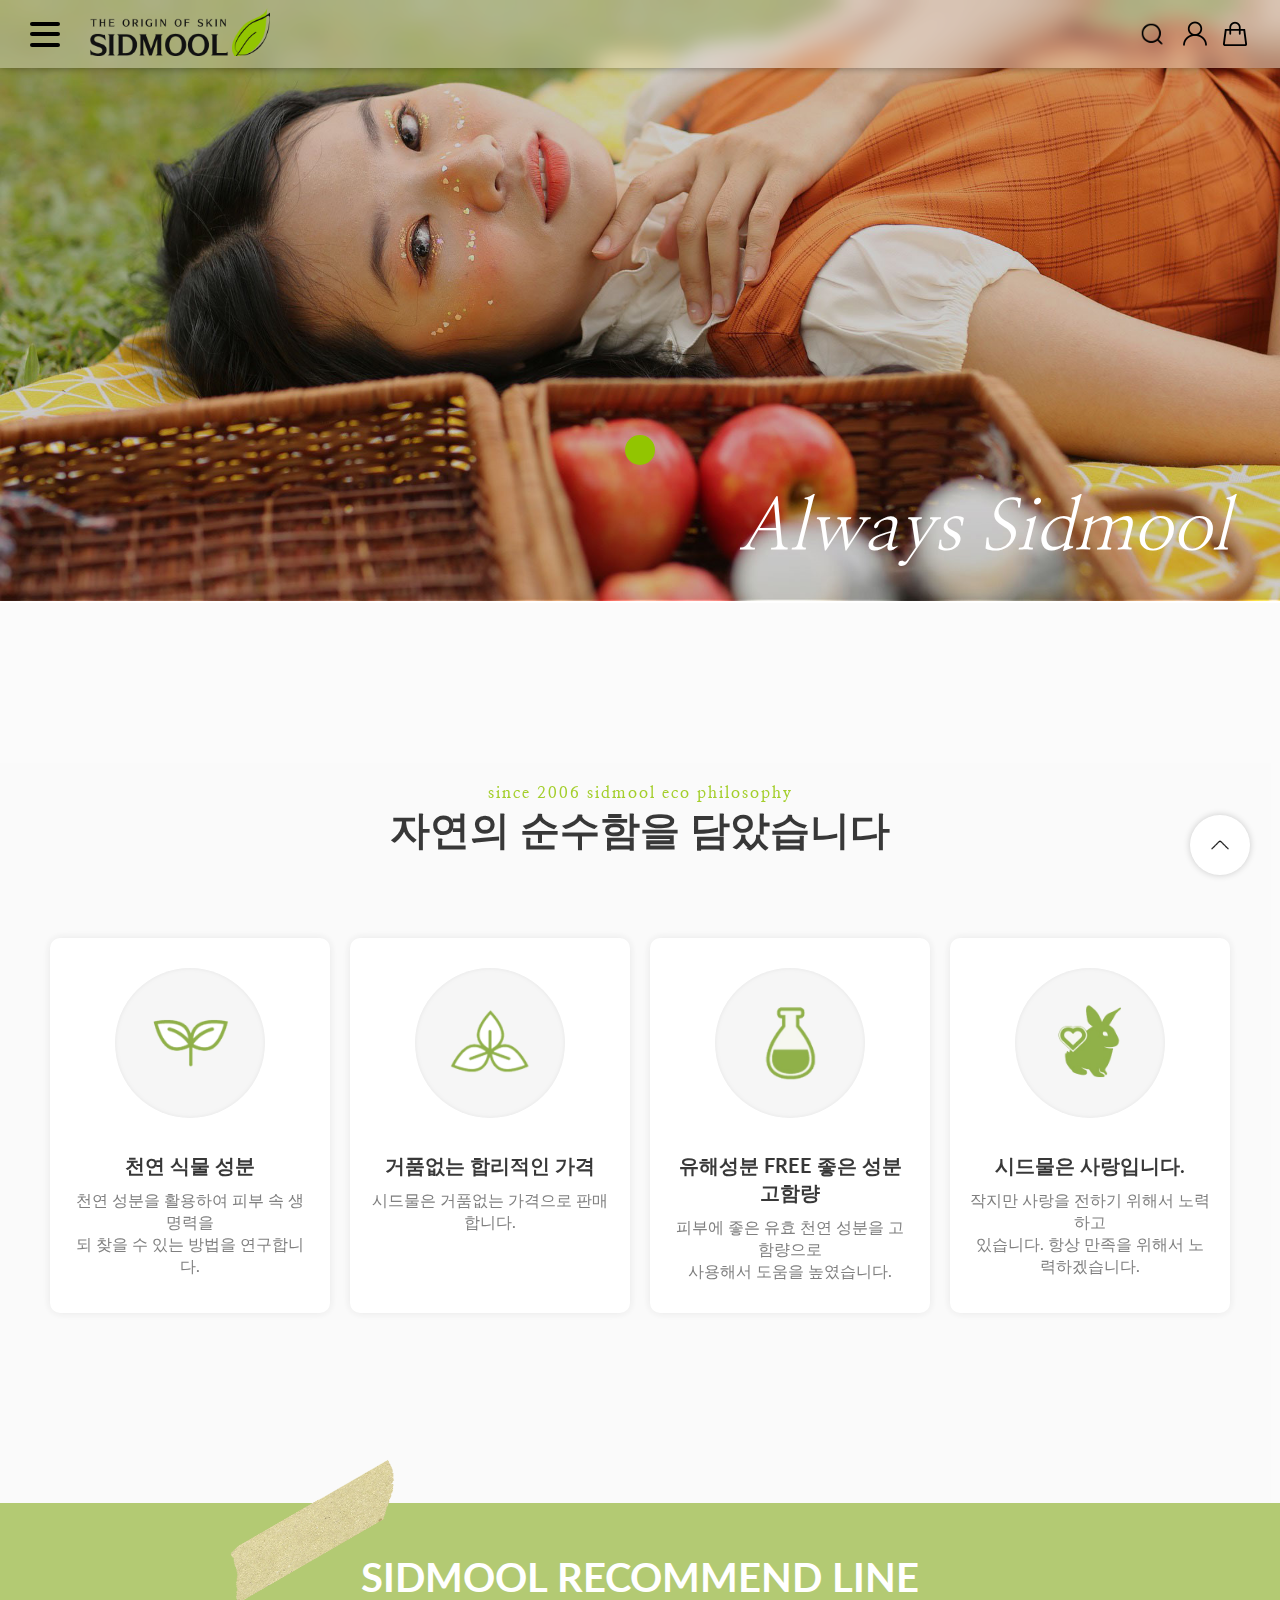
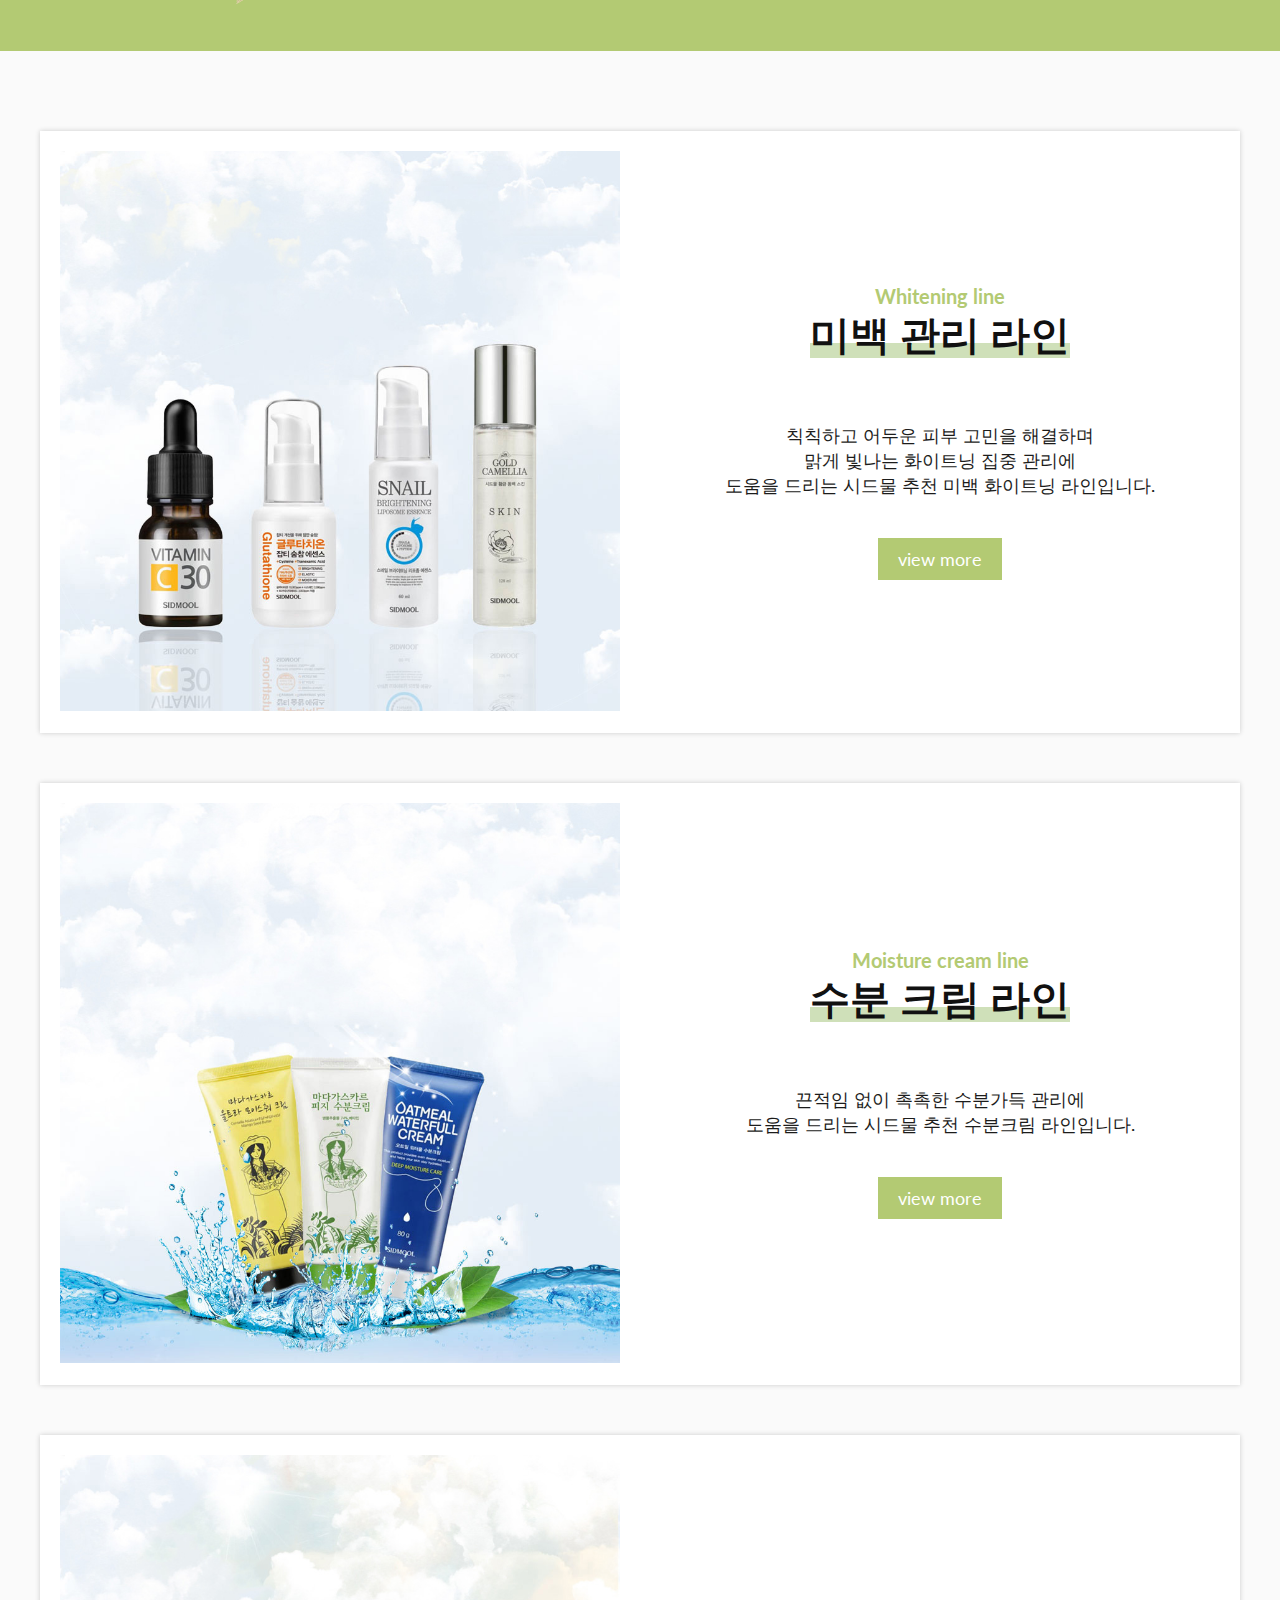
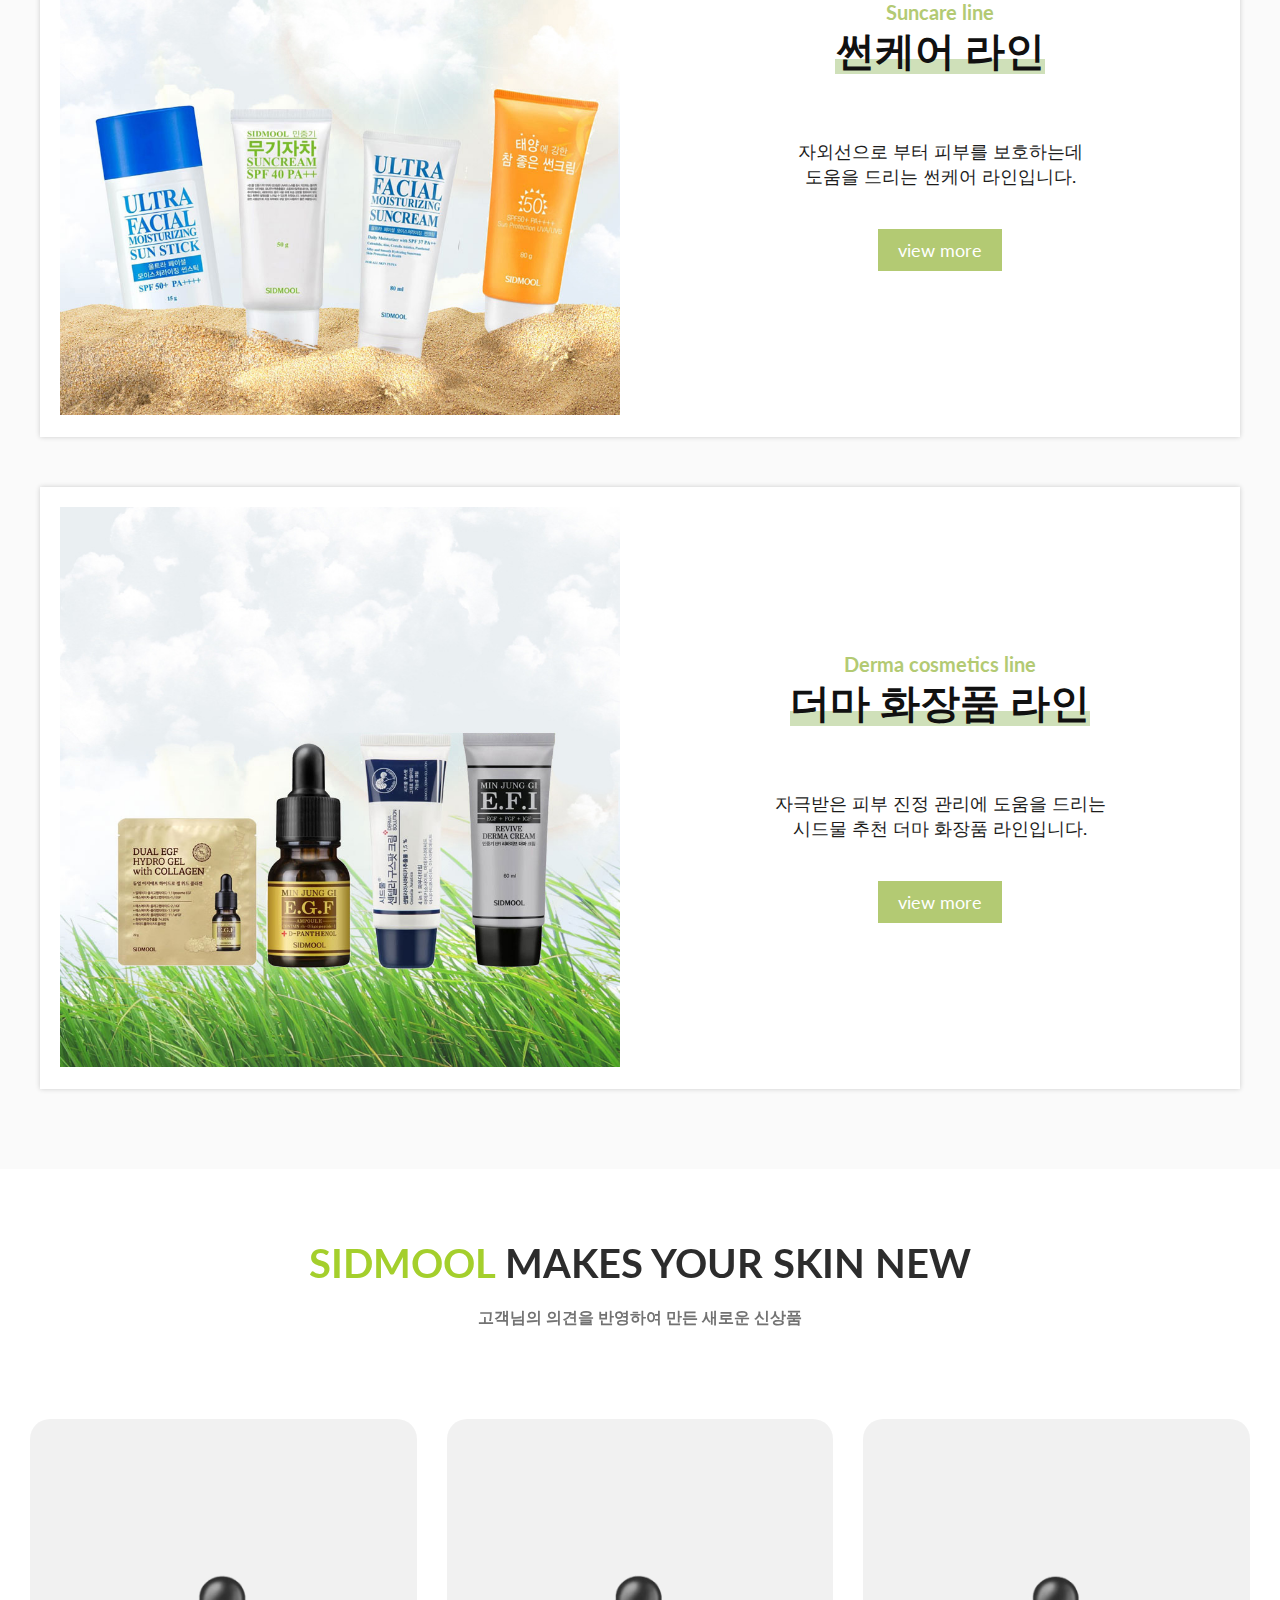
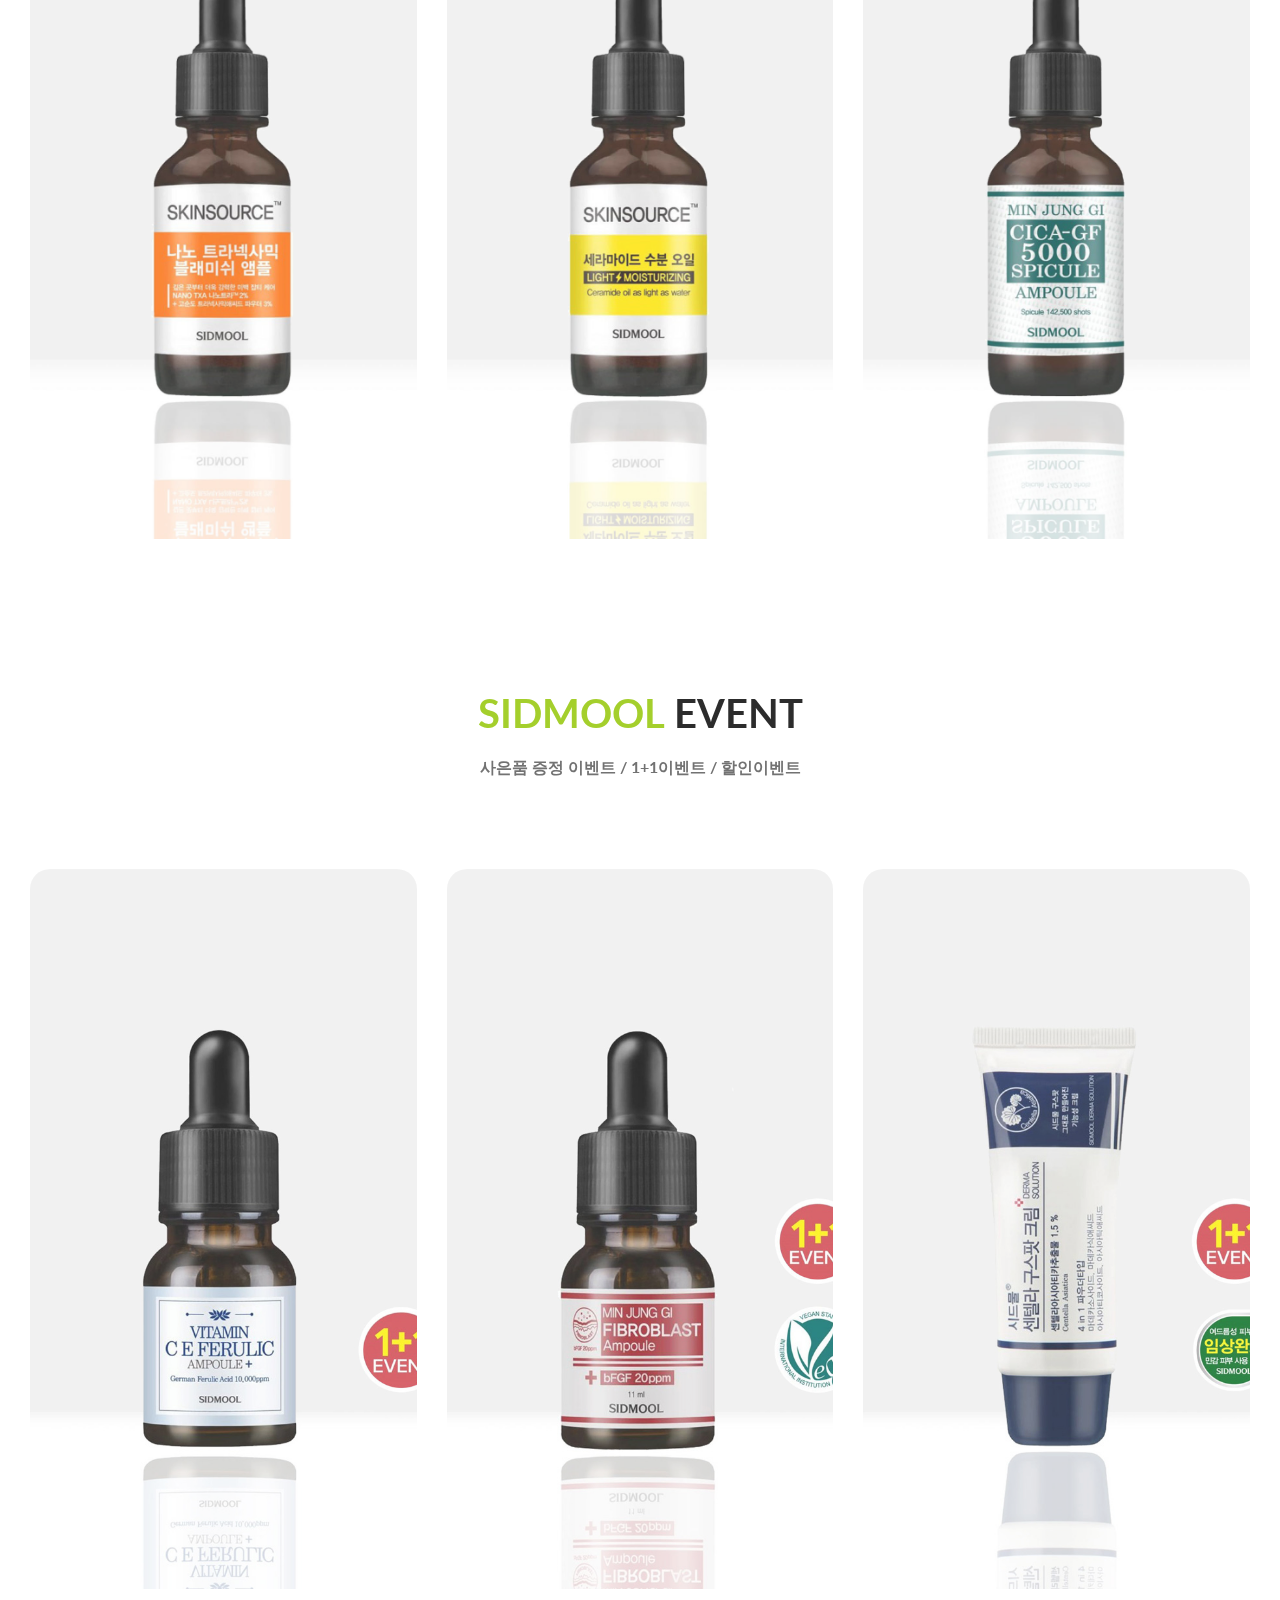
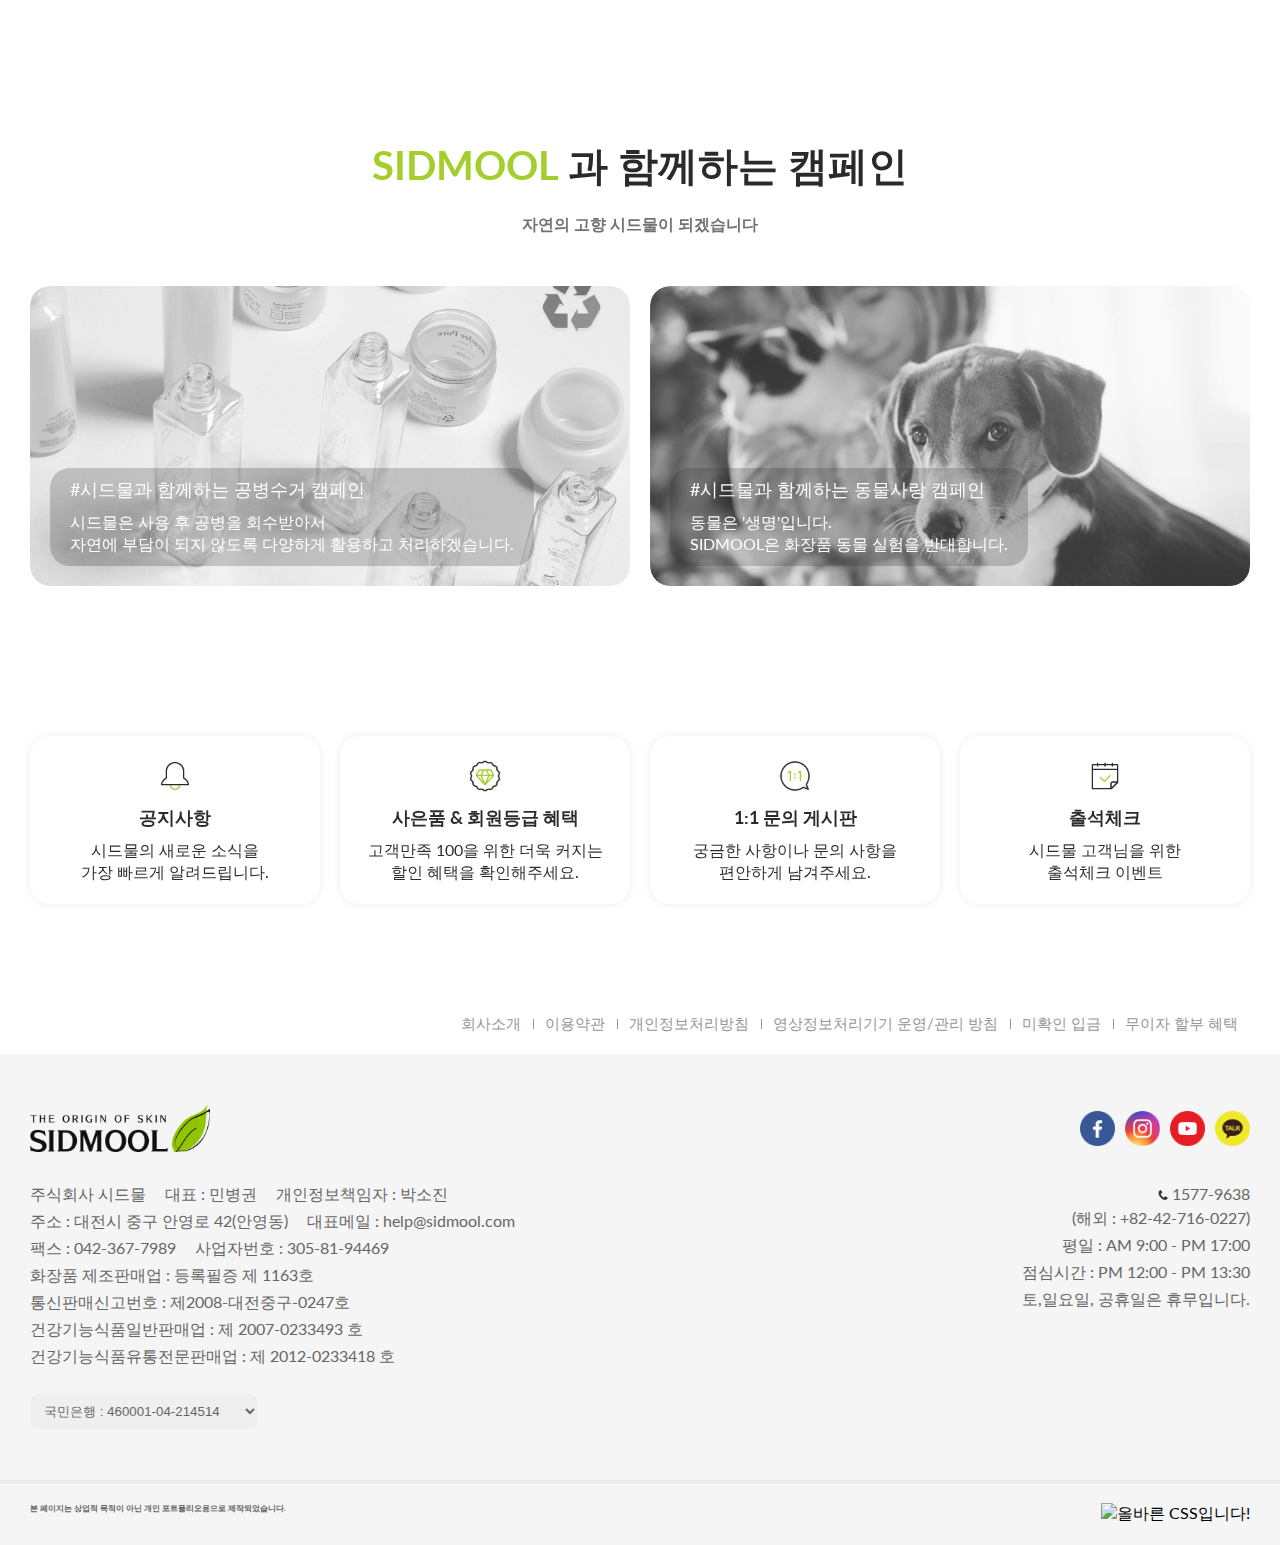
==== commit 1e53aa69: "checkcheck2" ====
--- a/index.html
+++ b/index.html
@@ -3,7 +3,8 @@
 <meta charset="UTF-8">
 <meta name="viewport" content="width=device-width, initial-scale=1.0">
 <!-- favicon -->
-<link rel="icon" href="/favicon.png" type="image/x-icon">
+<link rel="shortcut icon" href="favicon.ico" type="image/x-icon">
+<link rel="icon" href="favicon.ico" type="image/x-icon">
 <!-- swiper -->
 <link rel="stylesheet" href="https://cdn.jsdelivr.net/npm/swiper@11/swiper-bundle.min.css">
 <!-- css -->
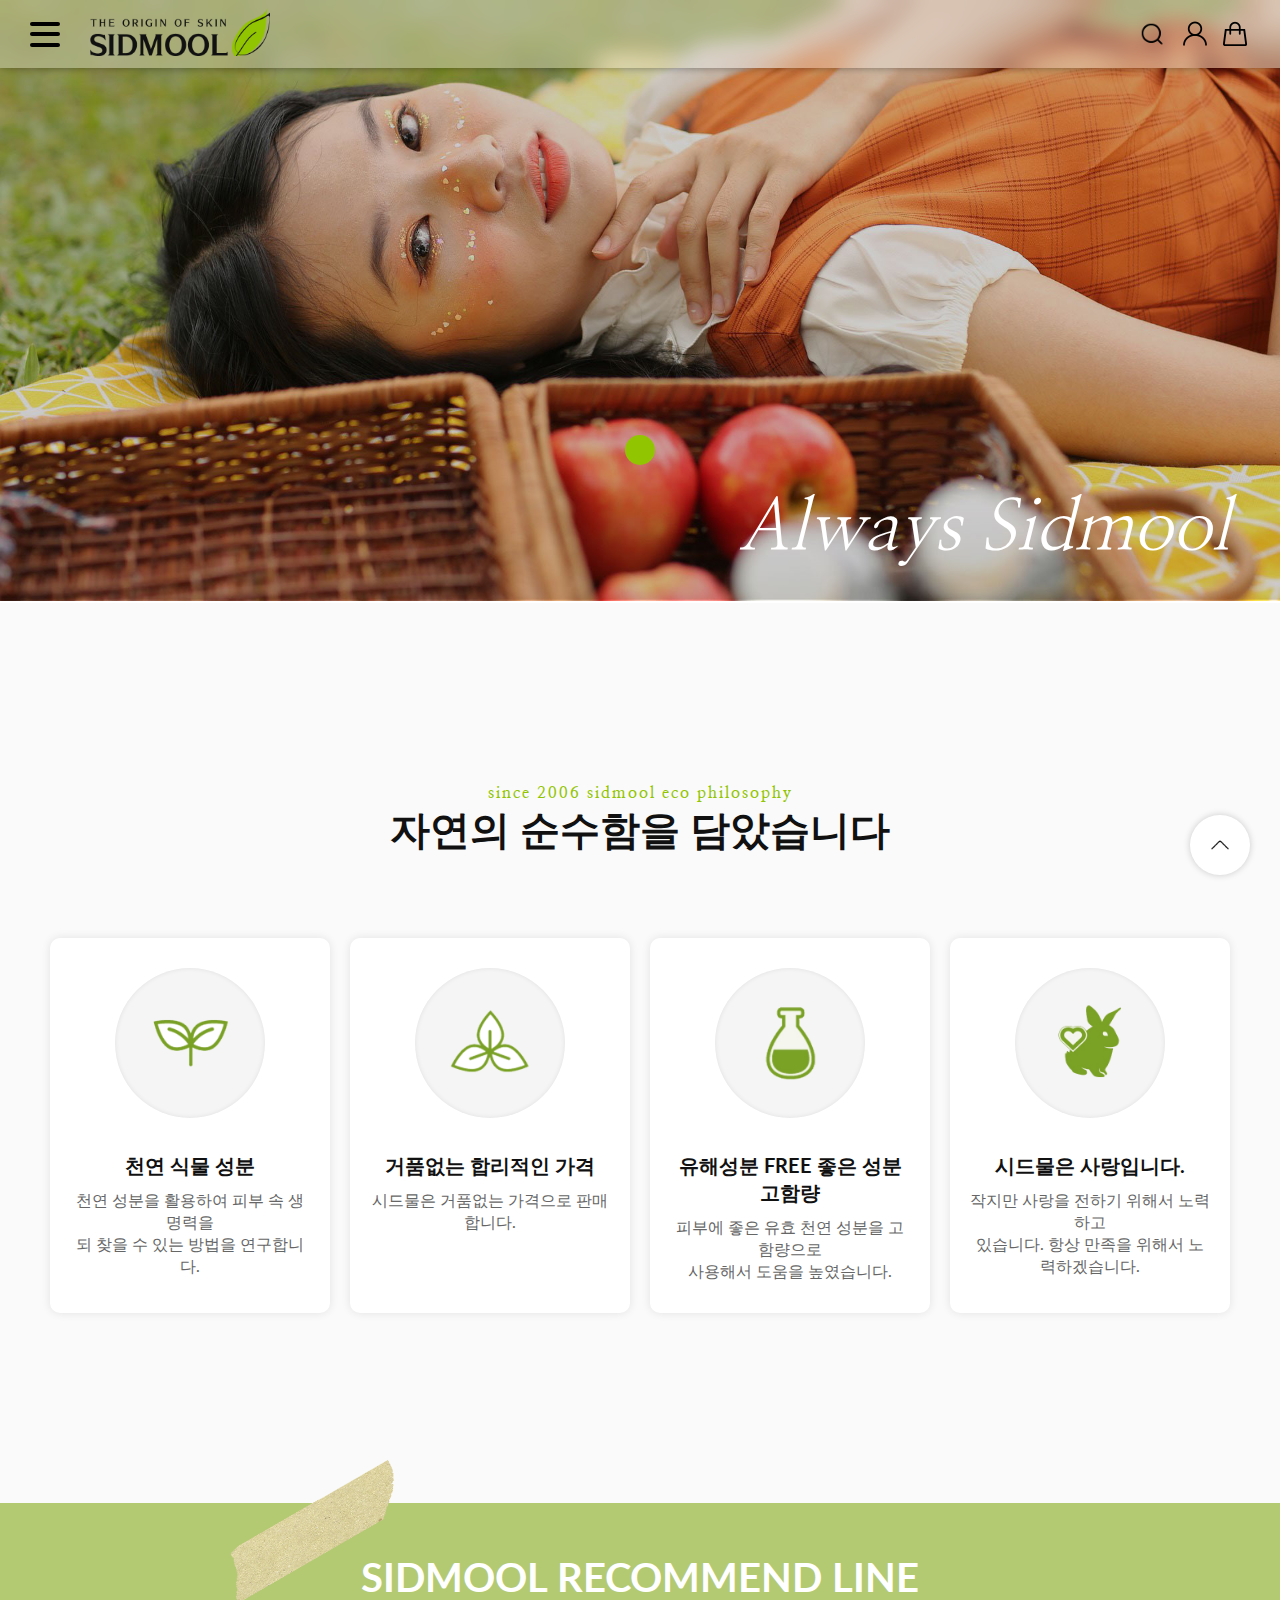
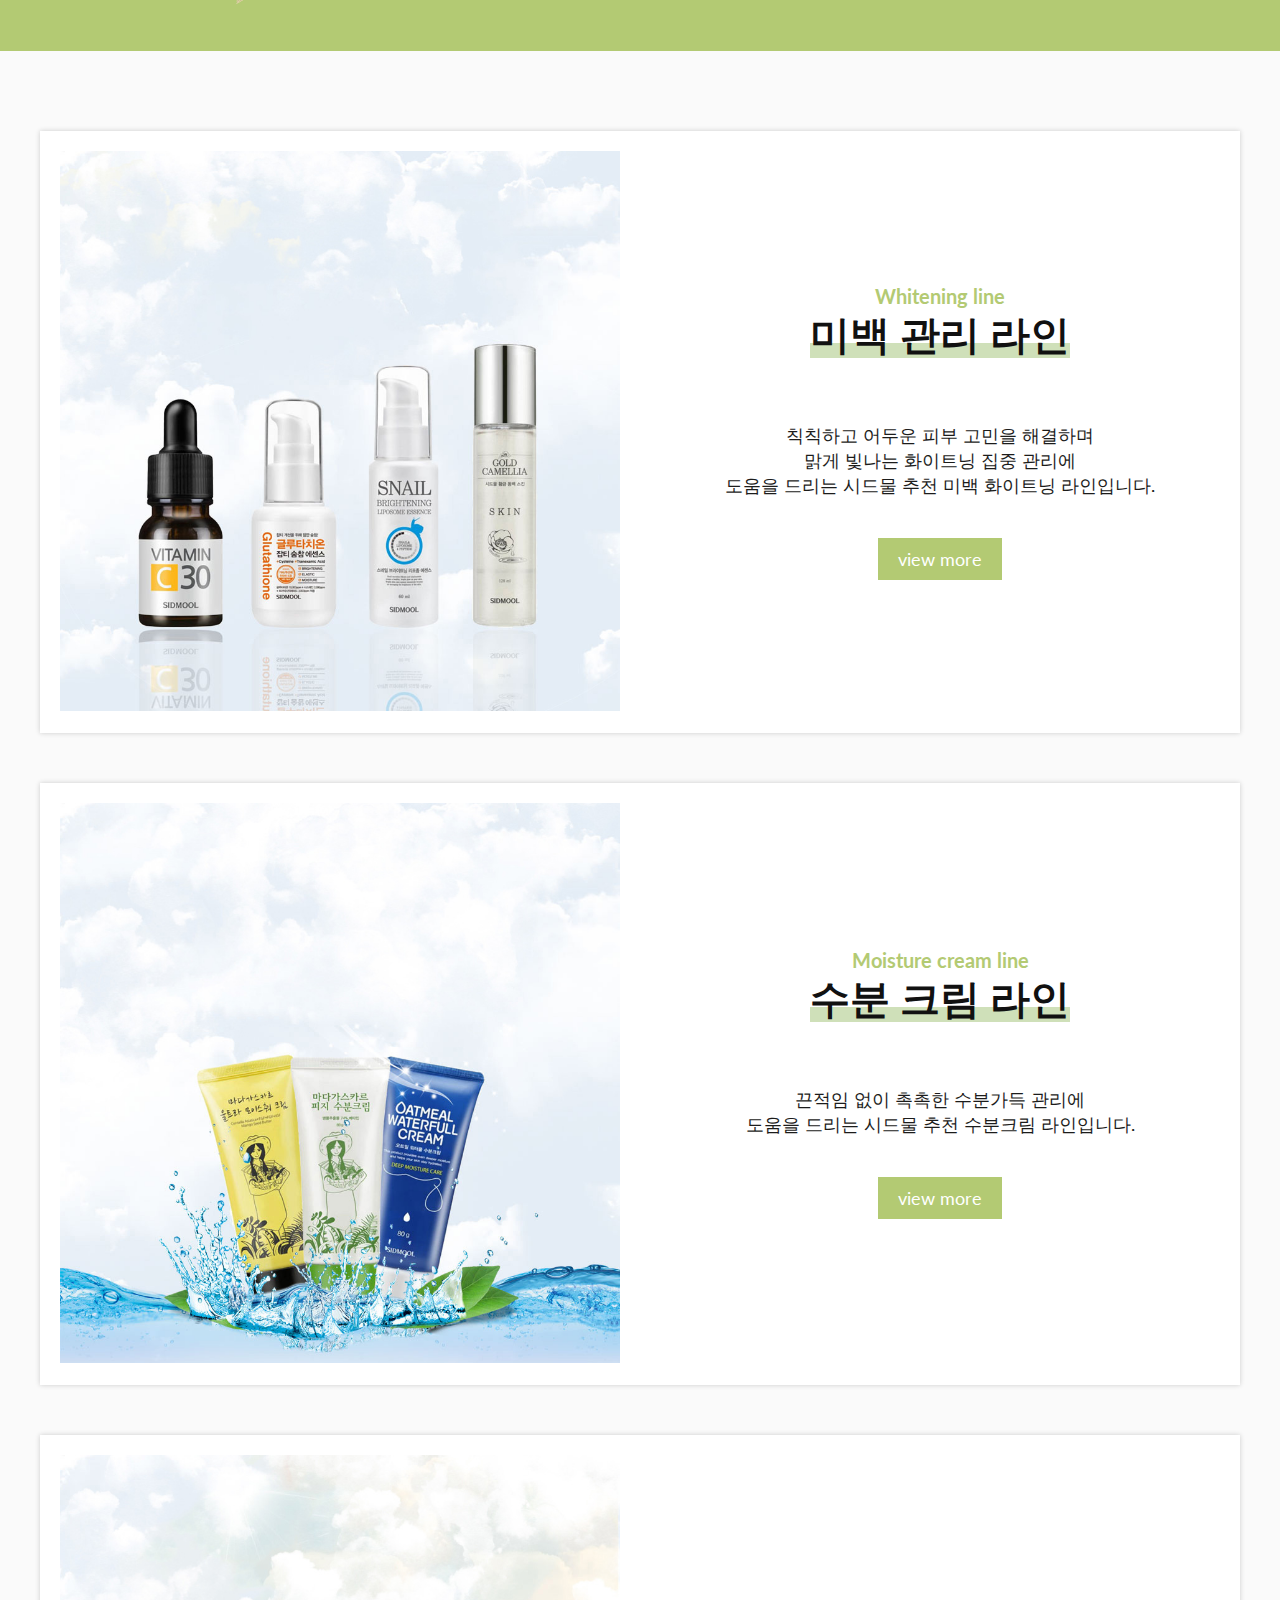
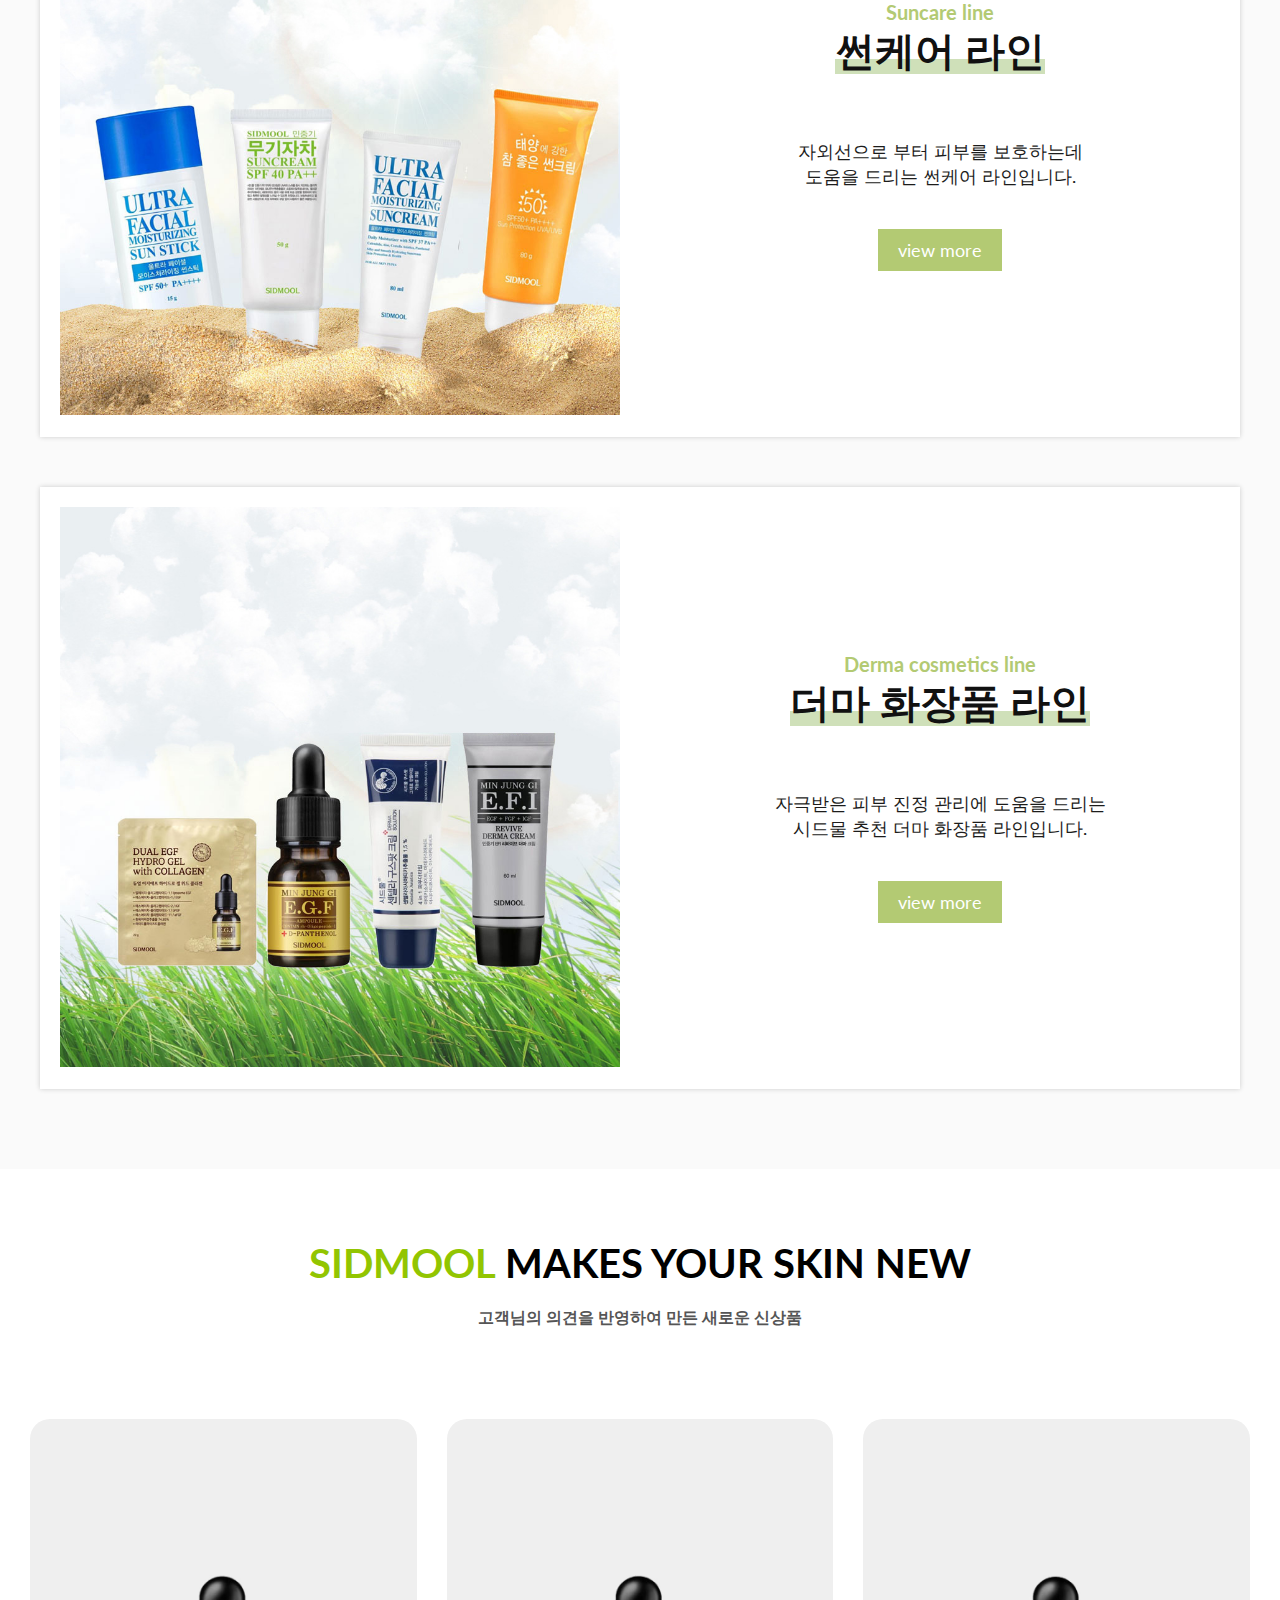
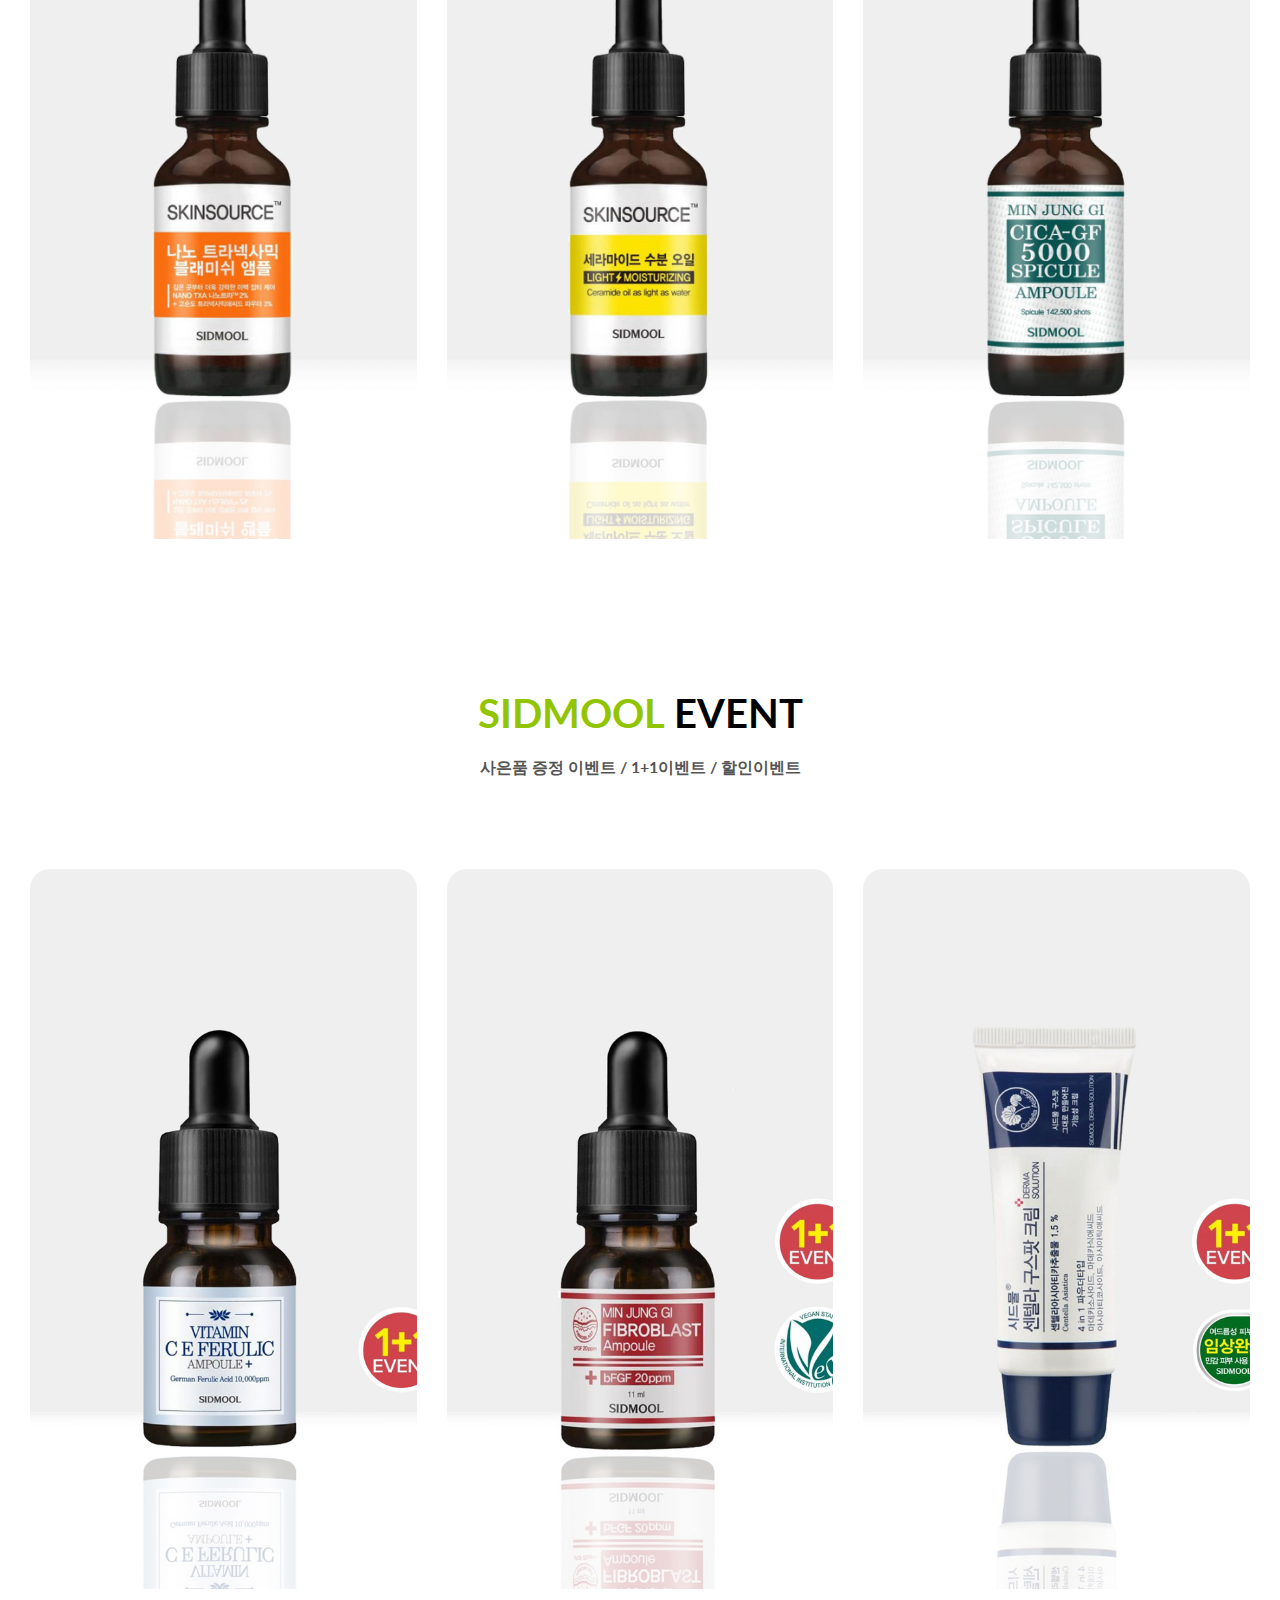
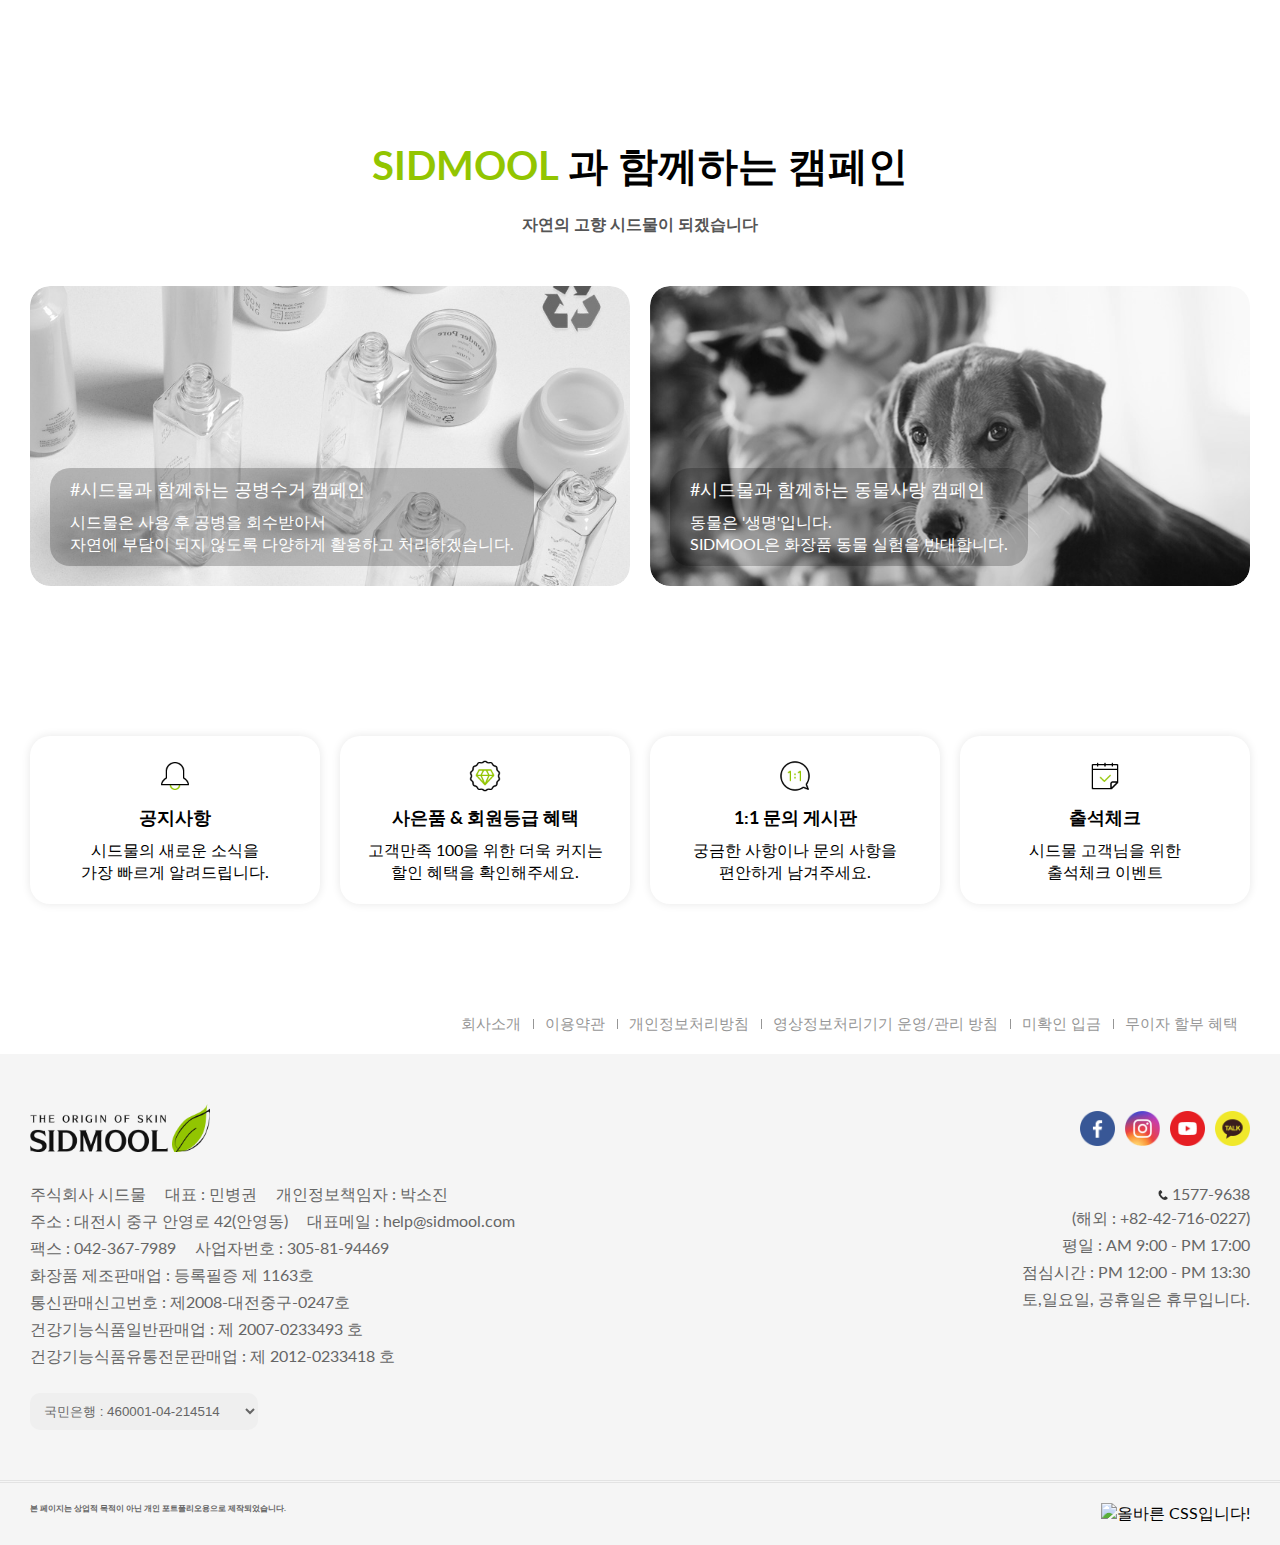
==== commit 00731679: "about" ====
--- a/index.html
+++ b/index.html
@@ -95,7 +95,7 @@
                         </a>
                     </li>
                     <li>
-                        <a href="#none">
+                        <a href="./about.html">
                             시드물소개
                         </a>
                     </li>
@@ -1028,8 +1028,9 @@
     <script src="https://cdnjs.cloudflare.com/ajax/libs/gsap/3.12.5/ScrollTrigger.min.js"></script>
     <script src="https://cdn.jsdelivr.net/npm/swiper@10/swiper-bundle.min.js"></script>
     <script src="./script/swiper.js" defer></script>
+    <script src="./script/base.js" defer></script>
+    <script src="./script/header.js" defer></script>
     <script src="./script/index.js" defer></script>
-    <script src="./script/scroll-animation.js" defer></script>
     <script src="./script/topBtn.js" defer></script>
 </body>
 
--- a/css/index.min.css
+++ b/css/index.min.css
@@ -157,8 +157,8 @@
   width: 100%;
   padding: 0 3rem;
   box-sizing: border-box;
+  box-shadow: 0 0 0.8rem 0 rgba(0, 0, 0, 0.3921568627);
   background-color: rgba(255, 255, 255, 0.3);
-  box-shadow: 0 0 0.8rem 0 rgba(0, 0, 0, 0.3921568627);
   backdrop-filter: blur(1rem);
   z-index: 1999;
   /* desktop */
@@ -173,6 +173,7 @@
   justify-content: space-between;
   align-items: center;
   padding: 0.8rem 0;
+  box-sizing: border-box;
   /* mobile */
 }
 @media screen and (max-width: 600px) {
@@ -351,14 +352,14 @@
   width: 100%;
   padding: 3rem 2rem;
   box-sizing: border-box;
+  box-shadow: 0 0 0.8rem 0 rgba(0, 0, 0, 0.1137254902);
+  background-color: rgba(0, 0, 0, 0.4);
   opacity: 0;
   visibility: hidden;
-  background-color: rgba(0, 0, 0, 0.4);
   transition: opacity 0.2s ease-in, visibility 0.2s ease-in;
   -webkit-transition: opacity 0.2s ease-in, visibility 0.2s ease-in;
   -moz-transition: opacity 0.2s ease-in, visibility 0.2s ease-in;
   -o-transition: opacity 0.2s ease-in, visibility 0.2s ease-in;
-  box-shadow: 0 0 0.8rem 0 rgba(0, 0, 0, 0.1137254902);
   /* mobile */
 }
 @media screen and (max-width: 600px) {
@@ -378,14 +379,14 @@
 }
 .search-form form fieldset legend {
   padding: 0 0 2rem 0;
+  color: #fff;
+  font-size: 2rem;
+  font-style: italic;
   text-transform: uppercase;
   transition: color 0.2s ease-in;
   -webkit-transition: color 0.2s ease-in;
   -moz-transition: color 0.2s ease-in;
   -o-transition: color 0.2s ease-in;
-  color: #fff;
-  font-size: 2rem;
-  font-style: italic;
   /* mobile */
 }
 @media screen and (max-width: 600px) {
@@ -398,8 +399,8 @@
   width: 100%;
   padding: 1rem 2rem;
   border: none;
+  border-radius: 2rem;
   outline: none;
-  border-radius: 2rem;
   box-shadow: 0 0 0.2rem 0 #92c501;
   background-color: rgba(255, 255, 255, 0.8);
   /* mobile */
@@ -422,8 +423,8 @@
   width: 100%;
   height: 100vh;
   background-color: #fff;
+  opacity: 0;
   visibility: hidden;
-  opacity: 0;
   transition: visibility 0.2s ease-in, opacity 0.2s ease-in;
   -webkit-transition: visibility 0.2s ease-in, opacity 0.2s ease-in;
   -o-transition: visibility 0.2s ease-in, opacity 0.2s ease-in;
@@ -446,10 +447,10 @@
   position: relative;
   padding: 3rem 0;
   box-sizing: border-box;
-  font-family: "KyoboHandwriting2020A";
+  color: #4b4b4b;
   font-size: 3rem;
   font-weight: 300;
-  color: #4b4b4b;
+  font-family: "KyoboHandwriting2020A";
   transition: color 0.4s ease-in;
   -webkit-transition: color 0.4s ease-in;
   -moz-transition: color 0.4s ease-in;
@@ -497,6 +498,398 @@
   opacity: 1;
 }
 
+dl {
+  font-size: 1.6rem;
+  /* desktop */
+  /* tablet */
+  /* mobile */
+}
+@media screen and (max-width: 1200px) {
+  dl {
+    font-size: 1.5rem;
+  }
+}
+@media screen and (max-width: 980px) {
+  dl {
+    font-size: 1.4rem;
+  }
+}
+@media screen and (max-width: 600px) {
+  dl {
+    font-size: 1.3rem;
+  }
+}
+@media screen and (max-width: 320px) {
+  dl {
+    font-size: 1rem;
+  }
+}
+
+#footer .footer-inner {
+  display: flex;
+  flex-direction: column;
+}
+#footer .footer-inner > ul {
+  display: flex;
+  justify-content: end;
+  padding: 0 3rem;
+  margin: 0 0 1rem 0;
+  box-sizing: border-box;
+  /* desktop */
+  /* mobile */
+  /* mobile */
+}
+@media screen and (max-width: 1200px) {
+  #footer .footer-inner > ul {
+    padding: 0 2rem;
+    margin: 0 0 0.5rem 0;
+  }
+}
+@media screen and (max-width: 767px) {
+  #footer .footer-inner > ul {
+    display: grid;
+    grid-template-columns: repeat(3, 1fr);
+    gap: 1rem;
+    margin: 0 0 2rem 0;
+    text-align: center;
+  }
+}
+@media screen and (max-width: 600px) {
+  #footer .footer-inner > ul {
+    grid-template-columns: repeat(1, 1fr);
+    gap: 1rem;
+  }
+}
+#footer .footer-inner > ul li {
+  position: relative;
+  padding: 1rem 1.2rem;
+  box-sizing: border-box;
+  /* desktop */
+  /* mobile */
+  /* mobile */
+}
+@media screen and (max-width: 1200px) {
+  #footer .footer-inner > ul li {
+    padding: 0.5rem 0.7rem;
+  }
+}
+@media screen and (max-width: 767px) {
+  #footer .footer-inner > ul li {
+    border-radius: 0.5rem;
+    box-shadow: 0 0 1px 0 rgba(0, 0, 0, 0.2823529412);
+  }
+}
+@media screen and (max-width: 600px) {
+  #footer .footer-inner > ul li {
+    padding: 0.5rem 0rem;
+  }
+}
+#footer .footer-inner > ul li a {
+  color: #969696;
+  font-size: 1.5rem;
+  transition: color 0.3s ease-in;
+  -webkit-transition: color 0.3s ease-in;
+  -moz-transition: color 0.3s ease-in;
+  -o-transition: color 0.3s ease-in;
+  /* desktop */
+  /* tablet */
+}
+@media screen and (max-width: 1200px) {
+  #footer .footer-inner > ul li a {
+    font-size: 1.4rem;
+  }
+}
+@media screen and (max-width: 980px) {
+  #footer .footer-inner > ul li a {
+    font-size: 1rem;
+  }
+}
+#footer .footer-inner > ul li a:hover {
+  color: #92c501;
+}
+#footer .footer-inner > ul li::after {
+  content: "";
+  display: inline-block;
+  position: absolute;
+  left: 0;
+  top: 50%;
+  transform: translateY(-50%);
+  height: 1rem;
+  width: 0.1rem;
+  background-color: #969696;
+  /* tablet */
+}
+@media screen and (max-width: 980px) {
+  #footer .footer-inner > ul li::after {
+    content: none;
+  }
+}
+#footer .footer-inner > ul li:nth-of-type(1)::after {
+  content: none;
+}
+#footer .footer-bottom {
+  padding: 5rem 3rem;
+  box-sizing: border-box;
+  background-color: #f5f5f5;
+  /* desktop */
+  /* mobile */
+}
+@media screen and (max-width: 1200px) {
+  #footer .footer-bottom {
+    padding: 3rem 2rem;
+  }
+}
+@media screen and (max-width: 600px) {
+  #footer .footer-bottom {
+    padding: 5rem 2rem;
+  }
+}
+#footer .footer-logo {
+  display: flex;
+  justify-content: space-between;
+  align-items: center;
+  margin: 0 0 3rem 0;
+  /* mobile */
+}
+@media screen and (max-width: 600px) {
+  #footer .footer-logo {
+    flex-direction: column;
+  }
+}
+#footer .footer-logo span {
+  width: 18rem;
+  /* desktop */
+  /* tablet */
+  /* mobile */
+  /* mobile */
+}
+@media screen and (max-width: 1200px) {
+  #footer .footer-logo span {
+    width: 17rem;
+  }
+}
+@media screen and (max-width: 980px) {
+  #footer .footer-logo span {
+    width: 15rem;
+  }
+}
+@media screen and (max-width: 767px) {
+  #footer .footer-logo span {
+    width: 13rem;
+  }
+}
+@media screen and (max-width: 600px) {
+  #footer .footer-logo span {
+    width: 10rem;
+  }
+}
+#footer .footer-logo span img {
+  width: 100%;
+  height: 100%;
+  object-fit: contain;
+}
+#footer .footer-logo span img:nth-of-type(1) {
+  /* mobile */
+}
+@media screen and (max-width: 600px) {
+  #footer .footer-logo span img:nth-of-type(1) {
+    display: none;
+  }
+}
+#footer .footer-logo span img:nth-of-type(2) {
+  display: none;
+  /* mobile */
+}
+@media screen and (max-width: 600px) {
+  #footer .footer-logo span img:nth-of-type(2) {
+    display: block;
+  }
+}
+#footer .footer-sns {
+  display: flex;
+}
+#footer .footer-sns li {
+  width: 3.5rem;
+  height: 3.5rem;
+  margin: 0 0 0 1rem;
+  /* mobile */
+}
+@media screen and (max-width: 600px) {
+  #footer .footer-sns li {
+    width: 3rem;
+    height: 3rem;
+    margin: 1.5rem 0.4rem 0 0.4rem;
+  }
+}
+#footer .footer-sns li a {
+  display: block;
+}
+#footer .footer-sns li a img {
+  width: 100%;
+  height: 100%;
+  object-fit: cover;
+}
+#footer .footer-info {
+  display: grid;
+  grid-template-columns: repeat(2, 1fr);
+  gap: 2rem;
+  color: #666666;
+  /* mobile */
+}
+@media screen and (max-width: 600px) {
+  #footer .footer-info {
+    display: flex;
+    flex-direction: column-reverse;
+  }
+}
+#footer .footer-info-left > dl {
+  /* mobile */
+}
+@media screen and (max-width: 600px) {
+  #footer .footer-info-left > dl {
+    margin: 2rem 0 4rem 0;
+    text-align: center;
+  }
+}
+#footer .footer-info-left > dl dt {
+  display: none;
+}
+#footer .footer-info-left > dl dd {
+  display: inline-block;
+  margin: 0 1.5rem 0.5rem 0;
+}
+#footer .footer-info-familysite {
+  margin: 2rem 0 0 0;
+  /* mobile */
+}
+@media screen and (max-width: 600px) {
+  #footer .footer-info-familysite {
+    text-align: center;
+  }
+}
+#footer .footer-info-familysite select {
+  padding: 1rem;
+  box-sizing: border-box;
+  border: none;
+  border-radius: 1rem;
+  outline: none;
+  color: #666666;
+  cursor: none;
+  /* mobile */
+}
+@media screen and (max-width: 600px) {
+  #footer .footer-info-familysite select {
+    padding: 0.5rem;
+  }
+}
+#footer .footer-info-familysite select option {
+  color: #666666;
+}
+#footer .footer-info-right {
+  justify-self: end;
+  text-align: end;
+  /* mobile */
+}
+@media screen and (max-width: 600px) {
+  #footer .footer-info-right {
+    text-align: center;
+  }
+}
+#footer .footer-info-right > dl dt {
+  display: none;
+}
+#footer .footer-info-right > dl dd {
+  margin: 0 0 0.5rem 0;
+}
+#footer .footer-info-right > dl dd img {
+  width: 1rem;
+  height: 1rem;
+  object-fit: cover;
+}
+
+.quick {
+  position: fixed;
+  right: 3rem;
+  bottom: 2.5rem;
+  z-index: 9997;
+}
+.quick div {
+  width: 6rem;
+  height: 6rem;
+  border-radius: 50%;
+  box-shadow: 0 0 0.7rem 0 rgba(0, 0, 0, 0.1921568627);
+  text-align: center;
+  background-color: #fff;
+  /* desktop */
+}
+@media screen and (max-width: 1200px) {
+  .quick div {
+    width: 4rem;
+    height: 4rem;
+  }
+}
+.quick div a {
+  display: inline-block;
+  position: relative;
+  width: 100%;
+  height: 100%;
+}
+.quick div a img {
+  position: absolute;
+  left: 50%;
+  top: 50%;
+  transform: translate(-50%, -50%);
+  width: 1.8rem;
+  height: 1.8rem;
+  object-fit: cover;
+  /* desktop */
+}
+@media screen and (max-width: 1200px) {
+  .quick div a img {
+    width: 1.5rem;
+    height: 1.5rem;
+  }
+}
+
+.hide {
+  display: none;
+}
+
+.w3c {
+  display: flex;
+  justify-content: space-between;
+  padding: 2rem 3rem;
+  box-sizing: border-box;
+  border-top: 3px double rgba(223, 223, 223, 0.831372549);
+  background-color: #f5f5f5;
+  /* mobile */
+}
+@media screen and (max-width: 600px) {
+  .w3c {
+    flex-direction: column;
+    align-items: center;
+  }
+}
+.w3c h5 {
+  color: #666666;
+  /* mobile */
+}
+@media screen and (max-width: 600px) {
+  .w3c h5 {
+    text-align: center;
+    margin: 0 0 2rem 0;
+  }
+}
+.w3c br {
+  display: none;
+  /* mobile */
+}
+@media screen and (max-width: 600px) {
+  .w3c br {
+    display: block;
+  }
+}
+
 section {
   width: 100%;
   height: 100vh;
@@ -549,10 +942,10 @@
   position: absolute;
   right: 5rem;
   bottom: 3rem;
+  color: #fff;
   font-size: 7rem;
   font-family: "Nanum Myeongjo";
   font-style: italic;
-  color: #fff;
   text-transform: none;
   /* desktop */
   /* tablet */
@@ -617,10 +1010,10 @@
 .introduce h2::before {
   content: "since 2006 sidmool eco philosophy";
   display: block;
-  text-transform: none;
   color: #92c501;
   font-size: 1.6rem;
   font-family: "Nanum Myeongjo";
+  text-transform: none;
   letter-spacing: 0.2rem;
   animation: letter 1s linear infinite alternate-reverse;
 }
@@ -659,10 +1052,10 @@
   align-items: center;
   justify-content: flex-start;
   padding: 3rem 2rem;
+  box-sizing: border-box;
+  box-shadow: 0 0 1rem 0 rgba(0, 0, 0, 0.098);
   border-radius: 1rem;
   background-color: #fff;
-  box-sizing: border-box;
-  box-shadow: 0 0 1rem 0 rgba(0, 0, 0, 0.098);
   /* mobile */
 }
 @media screen and (max-width: 767px) {
@@ -709,9 +1102,9 @@
   width: 15rem;
   height: 15rem;
   margin: 0 0 2.5rem 0;
+  box-shadow: inset 0 0 0.5rem 0 rgba(0, 0, 0, 0.0862745098);
   border-radius: 50%;
   background-color: #f5f5f5;
-  box-shadow: inset 0 0 0.5rem 0 rgba(0, 0, 0, 0.0862745098);
   /* mobile */
 }
 @media screen and (max-width: 767px) {
@@ -744,9 +1137,9 @@
 .introduce-inner ul li h4 {
   padding: 1rem 0;
   box-sizing: border-box;
+  color: #111111;
   font-size: 2rem;
   text-transform: uppercase;
-  color: #111111;
   transition: transform 0.2s ease;
   -webkit-transition: transform 0.2s ease;
   -moz-transition: transform 0.2s ease;
@@ -786,10 +1179,10 @@
 
 /* advertise */
 .advertise {
+  height: auto;
   padding: 0 0 8rem 0;
   margin: 0 0 7rem 0;
   box-sizing: border-box;
-  height: auto;
   background-color: #fafafa;
   opacity: 1;
   /* desktop */
@@ -831,11 +1224,11 @@
   position: absolute;
   left: -17rem;
   top: -10rem;
+  transform: rotate(-30deg);
   width: 25rem;
   height: 25rem;
   background: url(../img/section3-deco.png) center center no-repeat;
   background-size: contain;
-  transform: rotate(-30deg);
   /* desktop */
   /* mobile */
 }
@@ -916,8 +1309,8 @@
 .advertise ul li {
   display: flex;
   justify-content: space-between;
+  box-shadow: 0 0 0.5rem 0 rgba(0, 0, 0, 0.1882352941);
   background-color: #fff;
-  box-shadow: 0 0 0.5rem 0 rgba(0, 0, 0, 0.1882352941);
   opacity: 0;
   /* mobile */
 }
@@ -933,7 +1326,6 @@
   padding: 2rem;
   box-sizing: border-box;
   transition: transform 0.2s ease, border-radius 0.2s ease;
-  /* desktop */
   /* mobile */
 }
 @media screen and (max-width: 767px) {
@@ -963,12 +1355,13 @@
     justify-content: space-between;
     width: 100%;
     padding: 2rem 5rem;
+    box-sizing: border-box;
     background-color: #fff;
   }
 }
 .advertise ul li h4 {
+  color: #b3ca73;
   font-size: 2rem;
-  color: #b3ca73;
   /* desktop */
   /* tablet */
 }
@@ -987,10 +1380,10 @@
   position: relative;
   padding: 0 0 4rem 0;
   box-sizing: border-box;
+  color: #111111;
   font-size: 4rem;
   font-weight: 600;
   text-transform: uppercase;
-  color: #111111;
   z-index: 0;
   /* desktop */
   /* tablet */
@@ -1042,10 +1435,10 @@
   }
 }
 .advertise ul li dl dd {
-  font-size: 1.8rem;
   line-height: 2.5rem;
   margin: 2rem 0 4rem 0;
   color: #1c1c1b;
+  font-size: 1.8rem;
   /* desktop */
   /* mobile */
   /* mobile */
@@ -1057,8 +1450,8 @@
 }
 @media screen and (max-width: 767px) {
   .advertise ul li dl dd {
+    margin: 0rem 0 2rem 0;
     font-size: 1.5rem;
-    margin: 0rem 0 2rem 0;
   }
 }
 @media screen and (max-width: 600px) {
@@ -1075,13 +1468,16 @@
   }
 }
 .advertise ul li a {
+  padding: 1rem 2rem;
+  box-sizing: border-box;
+  color: #fff;
   font-size: 1.8rem;
-  padding: 1rem 2rem;
-  box-sizing: border-box;
+  text-align: center;
   background-color: #b3ca73;
-  color: #fff;
-  text-align: center;
   transition: transform 0.2s ease;
+  -webkit-transition: transform 0.2s ease;
+  -moz-transition: transform 0.2s ease;
+  -o-transition: transform 0.2s ease;
   /* tablet */
   /* mobile */
   /* mobile */
@@ -1098,8 +1494,8 @@
 }
 @media screen and (max-width: 767px) {
   .advertise ul li a {
+    padding: 1rem 1rem;
     font-size: 1.2rem;
-    padding: 1rem 1rem;
   }
 }
 .advertise ul li a:hover {
@@ -1150,11 +1546,11 @@
 .event-inner h2 span {
   display: block;
   margin: 2rem 0 0 0;
+  color: #555555;
   font-size: 1.6rem;
   /* desktop */
   /* tablet */
   /* mobile */
-  color: #555555;
 }
 @media screen and (max-width: 1200px) {
   .recommend-inner h2 span,
@@ -1215,14 +1611,14 @@
   top: 0;
   width: 100%;
   height: 100%;
+  border-radius: 2rem;
+  white-space: nowrap;
   background: rgba(0, 0, 0, 0.7);
-  border-radius: 2rem;
   opacity: 0;
   transition: opacity 0.2s ease-in;
   -webkit-transition: opacity 0.2s ease-in;
   -moz-transition: opacity 0.2s ease-in;
   -o-transition: opacity 0.2s ease-in;
-  white-space: nowrap;
   cursor: none;
 }
 .recommend-slide .swiper1 .swiper-slide > div dl,
@@ -1253,8 +1649,8 @@
 .recommend-slide .swiper2 .swiper-slide > div dl dd:nth-of-type(1),
 .event-slide .swiper1 .swiper-slide > div dl dd:nth-of-type(1),
 .event-slide .swiper2 .swiper-slide > div dl dd:nth-of-type(1) {
+  color: #cacaca;
   font-style: italic;
-  color: #cacaca;
 }
 .recommend-slide .swiper1 .swiper-slide > div dl dd b,
 .recommend-slide .swiper2 .swiper-slide > div dl dd b,
@@ -1268,8 +1664,8 @@
 .event-slide .swiper1 .swiper-slide > div dl dd em,
 .event-slide .swiper2 .swiper-slide > div dl dd em {
   margin: 0 1rem 0 0;
+  color: #cacaca;
   text-decoration: line-through;
-  color: #cacaca;
 }
 .recommend-slide .swiper1 .swiper-slide > div ul,
 .recommend-slide .swiper2 .swiper-slide > div ul,
@@ -1340,10 +1736,10 @@
 .recommend-slide .swiper2 .swiper-slide img,
 .event-slide .swiper1 .swiper-slide img,
 .event-slide .swiper2 .swiper-slide img {
-  border-radius: 2rem;
   width: 100%;
   height: 100%;
   object-fit: cover;
+  border-radius: 2rem;
 }
 .recommend-slide .swiper1 .swiper-slide:hover > div,
 .recommend-slide .swiper2 .swiper-slide:hover > div,
@@ -1355,8 +1751,8 @@
 .recommend-slide .swiper2 .swiper-slide:hover ul,
 .event-slide .swiper1 .swiper-slide:hover ul,
 .event-slide .swiper2 .swiper-slide:hover ul {
+  transform: translateX(0%);
   opacity: 1;
-  transform: translateX(0%);
 }
 
 .Campaign {
@@ -1385,11 +1781,11 @@
 .Campaign-inner h2 span {
   display: block;
   margin: 2rem 0 0 0;
+  color: #555555;
   font-size: 1.6rem;
   /* desktop */
   /* tablet */
   /* mobile */
-  color: #555555;
 }
 @media screen and (max-width: 1200px) {
   .Campaign-inner h2 span {
@@ -1443,8 +1839,8 @@
   filter: grayscale(100%);
 }
 .Campaign-img figure img:hover {
+  transform: scale(1.05);
   filter: grayscale(0%);
-  transform: scale(1.05);
 }
 .Campaign-img figure figcaption {
   position: absolute;
@@ -1463,8 +1859,8 @@
   display: inline-block;
   padding: 1rem 2rem;
   box-sizing: border-box;
+  border-radius: 2rem;
   color: #fff;
-  border-radius: 2rem;
   background-color: rgba(0, 0, 0, 0.222);
 }
 .Campaign-img figure figcaption dl dt {
@@ -1547,11 +1943,11 @@
   box-sizing: border-box;
   border-radius: 2rem;
   box-shadow: 0 0 1rem 0 rgba(0, 0, 0, 0.098);
+  white-space: nowrap;
   transition: transform 0.2s ease-in;
   -webkit-transition: transform 0.2s ease-in;
   -moz-transition: transform 0.2s ease-in;
   -o-transition: transform 0.2s ease-in;
-  white-space: nowrap;
 }
 .custom ul li a {
   display: flex;
@@ -1566,8 +1962,8 @@
   object-fit: cover;
 }
 .custom ul li a div {
+  font-size: 1.5rem;
   text-align: center;
-  font-size: 1.5rem;
 }
 .custom ul li a div h3 {
   margin: 0 0 1rem 0;
@@ -1580,396 +1976,4 @@
   .custom ul li:hover {
     transform: translateY(-3%);
   }
-}
-
-dl {
-  font-size: 1.6rem;
-  /* desktop */
-  /* tablet */
-  /* mobile */
-}
-@media screen and (max-width: 1200px) {
-  dl {
-    font-size: 1.5rem;
-  }
-}
-@media screen and (max-width: 980px) {
-  dl {
-    font-size: 1.4rem;
-  }
-}
-@media screen and (max-width: 600px) {
-  dl {
-    font-size: 1.3rem;
-  }
-}
-@media screen and (max-width: 320px) {
-  dl {
-    font-size: 1rem;
-  }
-}
-
-#footer .footer-inner {
-  display: flex;
-  flex-direction: column;
-}
-#footer .footer-inner > ul {
-  display: flex;
-  justify-content: end;
-  padding: 0 3rem;
-  margin: 0 0 1rem 0;
-  box-sizing: border-box;
-  /* desktop */
-  /* mobile */
-  /* mobile */
-}
-@media screen and (max-width: 1200px) {
-  #footer .footer-inner > ul {
-    padding: 0 2rem;
-    margin: 0 0 0.5rem 0;
-  }
-}
-@media screen and (max-width: 767px) {
-  #footer .footer-inner > ul {
-    display: grid;
-    grid-template-columns: repeat(3, 1fr);
-    gap: 1rem;
-    text-align: center;
-    margin: 0 0 2rem 0;
-  }
-}
-@media screen and (max-width: 600px) {
-  #footer .footer-inner > ul {
-    grid-template-columns: repeat(1, 1fr);
-    gap: 1rem;
-  }
-}
-#footer .footer-inner > ul li {
-  position: relative;
-  padding: 1rem 1.2rem;
-  box-sizing: border-box;
-  /* desktop */
-  /* mobile */
-  /* mobile */
-}
-@media screen and (max-width: 1200px) {
-  #footer .footer-inner > ul li {
-    padding: 0.5rem 0.7rem;
-  }
-}
-@media screen and (max-width: 767px) {
-  #footer .footer-inner > ul li {
-    border-radius: 0.5rem;
-    box-shadow: 0 0 1px 0 rgba(0, 0, 0, 0.2823529412);
-  }
-}
-@media screen and (max-width: 600px) {
-  #footer .footer-inner > ul li {
-    padding: 0.5rem 0rem;
-  }
-}
-#footer .footer-inner > ul li a {
-  font-size: 1.5rem;
-  color: #969696;
-  transition: color 0.3s ease-in;
-  -webkit-transition: color 0.3s ease-in;
-  -moz-transition: color 0.3s ease-in;
-  -o-transition: color 0.3s ease-in;
-  /* desktop */
-  /* tablet */
-}
-@media screen and (max-width: 1200px) {
-  #footer .footer-inner > ul li a {
-    font-size: 1.4rem;
-  }
-}
-@media screen and (max-width: 980px) {
-  #footer .footer-inner > ul li a {
-    font-size: 1rem;
-  }
-}
-#footer .footer-inner > ul li a:hover {
-  color: #92c501;
-}
-#footer .footer-inner > ul li::after {
-  content: "";
-  display: inline-block;
-  position: absolute;
-  left: 0;
-  top: 50%;
-  transform: translateY(-50%);
-  height: 1rem;
-  width: 0.1rem;
-  background-color: #969696;
-  /* tablet */
-}
-@media screen and (max-width: 980px) {
-  #footer .footer-inner > ul li::after {
-    content: none;
-  }
-}
-#footer .footer-inner > ul li:nth-of-type(1)::after {
-  content: none;
-}
-#footer .footer-bottom {
-  padding: 5rem 3rem;
-  box-sizing: border-box;
-  background-color: #f5f5f5;
-  /* desktop */
-  /* mobile */
-}
-@media screen and (max-width: 1200px) {
-  #footer .footer-bottom {
-    padding: 3rem 2rem;
-  }
-}
-@media screen and (max-width: 600px) {
-  #footer .footer-bottom {
-    padding: 5rem 2rem;
-  }
-}
-#footer .footer-logo {
-  display: flex;
-  justify-content: space-between;
-  align-items: center;
-  margin: 0 0 3rem 0;
-  /* mobile */
-}
-@media screen and (max-width: 600px) {
-  #footer .footer-logo {
-    flex-direction: column;
-  }
-}
-#footer .footer-logo span {
-  width: 18rem;
-  /* desktop */
-  /* tablet */
-  /* mobile */
-  /* mobile */
-}
-@media screen and (max-width: 1200px) {
-  #footer .footer-logo span {
-    width: 17rem;
-  }
-}
-@media screen and (max-width: 980px) {
-  #footer .footer-logo span {
-    width: 15rem;
-  }
-}
-@media screen and (max-width: 767px) {
-  #footer .footer-logo span {
-    width: 13rem;
-  }
-}
-@media screen and (max-width: 600px) {
-  #footer .footer-logo span {
-    width: 10rem;
-  }
-}
-#footer .footer-logo span img {
-  width: 100%;
-  height: 100%;
-  object-fit: contain;
-}
-#footer .footer-logo span img:nth-of-type(1) {
-  /* mobile */
-}
-@media screen and (max-width: 600px) {
-  #footer .footer-logo span img:nth-of-type(1) {
-    display: none;
-  }
-}
-#footer .footer-logo span img:nth-of-type(2) {
-  display: none;
-  /* mobile */
-}
-@media screen and (max-width: 600px) {
-  #footer .footer-logo span img:nth-of-type(2) {
-    display: block;
-  }
-}
-#footer .footer-sns {
-  display: flex;
-}
-#footer .footer-sns li {
-  width: 3.5rem;
-  height: 3.5rem;
-  margin: 0 0 0 1rem;
-  /* mobile */
-}
-@media screen and (max-width: 600px) {
-  #footer .footer-sns li {
-    width: 3rem;
-    height: 3rem;
-    margin: 1.5rem 0.4rem 0 0.4rem;
-  }
-}
-#footer .footer-sns li a {
-  display: block;
-}
-#footer .footer-sns li a img {
-  width: 100%;
-  height: 100%;
-  object-fit: cover;
-}
-#footer .footer-info {
-  display: grid;
-  grid-template-columns: repeat(2, 1fr);
-  gap: 2rem;
-  color: #666666;
-  /* mobile */
-}
-@media screen and (max-width: 600px) {
-  #footer .footer-info {
-    display: flex;
-    flex-direction: column-reverse;
-  }
-}
-#footer .footer-info-left > dl {
-  /* mobile */
-}
-@media screen and (max-width: 600px) {
-  #footer .footer-info-left > dl {
-    text-align: center;
-    margin: 2rem 0 4rem 0;
-  }
-}
-#footer .footer-info-left > dl dt {
-  display: none;
-}
-#footer .footer-info-left > dl dd {
-  display: inline-block;
-  margin: 0 1.5rem 0.5rem 0;
-}
-#footer .footer-info-familysite {
-  margin: 2rem 0 0 0;
-  /* mobile */
-}
-@media screen and (max-width: 600px) {
-  #footer .footer-info-familysite {
-    text-align: center;
-  }
-}
-#footer .footer-info-familysite select {
-  padding: 1rem;
-  box-sizing: border-box;
-  border-radius: 1rem;
-  border: none;
-  outline: none;
-  color: #666666;
-  cursor: none;
-  /* mobile */
-}
-@media screen and (max-width: 600px) {
-  #footer .footer-info-familysite select {
-    padding: 0.5rem;
-  }
-}
-#footer .footer-info-familysite select option {
-  color: #666666;
-}
-#footer .footer-info-right {
-  justify-self: end;
-  text-align: end;
-  /* mobile */
-}
-@media screen and (max-width: 600px) {
-  #footer .footer-info-right {
-    text-align: center;
-  }
-}
-#footer .footer-info-right > dl dt {
-  display: none;
-}
-#footer .footer-info-right > dl dd {
-  margin: 0 0 0.5rem 0;
-}
-#footer .footer-info-right > dl dd img {
-  width: 1rem;
-  height: 1rem;
-  object-fit: cover;
-}
-
-.quick {
-  position: fixed;
-  right: 3rem;
-  bottom: 2.5rem;
-  z-index: 9997;
-}
-.quick div {
-  width: 6rem;
-  height: 6rem;
-  text-align: center;
-  border-radius: 50%;
-  background-color: #fff;
-  box-shadow: 0 0 0.7rem 0 rgba(0, 0, 0, 0.1921568627);
-  /* desktop */
-}
-@media screen and (max-width: 1200px) {
-  .quick div {
-    width: 4rem;
-    height: 4rem;
-  }
-}
-.quick div a {
-  display: inline-block;
-  position: relative;
-  width: 100%;
-  height: 100%;
-}
-.quick div a img {
-  position: absolute;
-  left: 50%;
-  top: 50%;
-  transform: translate(-50%, -50%);
-  width: 1.8rem;
-  height: 1.8rem;
-  object-fit: cover;
-  /* desktop */
-}
-@media screen and (max-width: 1200px) {
-  .quick div a img {
-    width: 1.5rem;
-    height: 1.5rem;
-  }
-}
-
-.hide {
-  display: none;
-}
-
-.w3c {
-  padding: 2rem 3rem;
-  box-sizing: border-box;
-  display: flex;
-  justify-content: space-between;
-  background-color: #f5f5f5;
-  border-top: 3px double rgba(223, 223, 223, 0.831372549);
-  /* mobile */
-}
-@media screen and (max-width: 600px) {
-  .w3c {
-    flex-direction: column;
-    align-items: center;
-  }
-}
-.w3c h5 {
-  color: #666666;
-  /* mobile */
-}
-@media screen and (max-width: 600px) {
-  .w3c h5 {
-    text-align: center;
-    margin: 0 0 2rem 0;
-  }
-}
-.w3c br {
-  display: none;
-  /* mobile */
-}
-@media screen and (max-width: 600px) {
-  .w3c br {
-    display: block;
-  }
 }